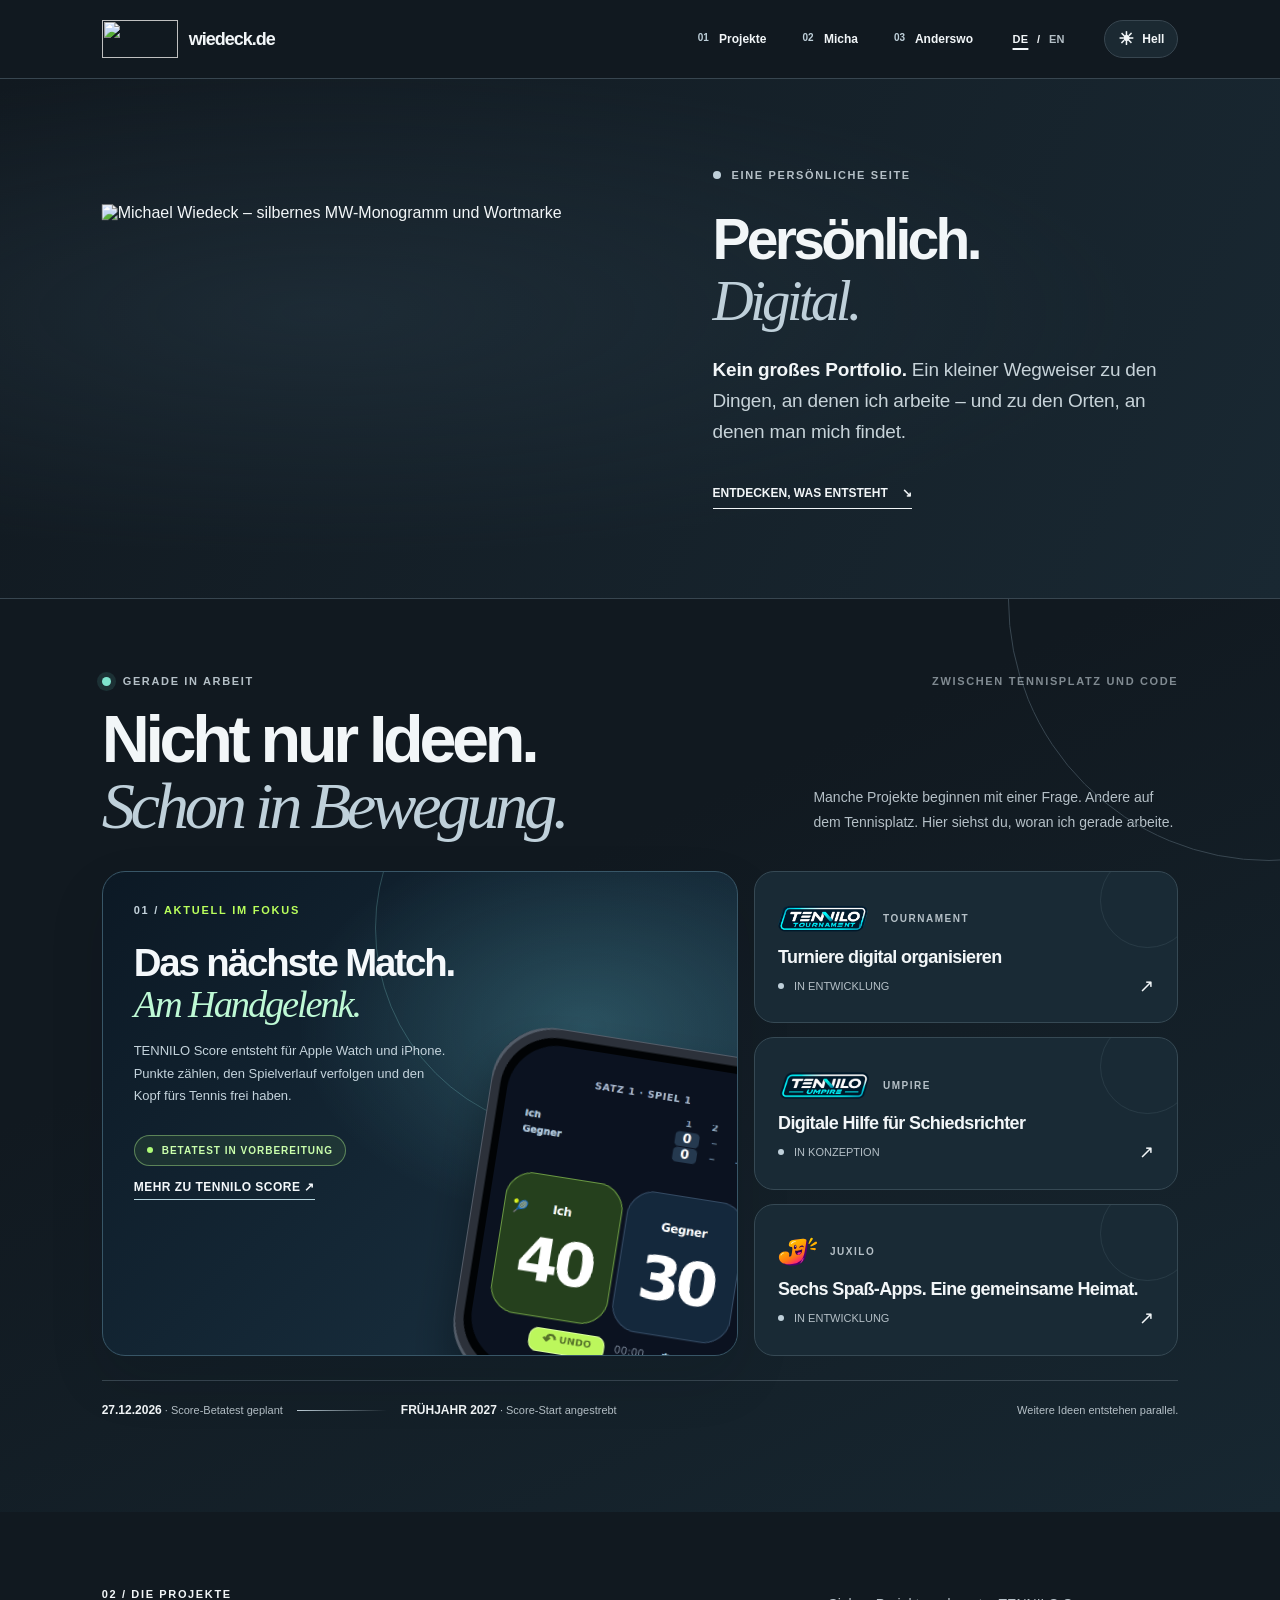
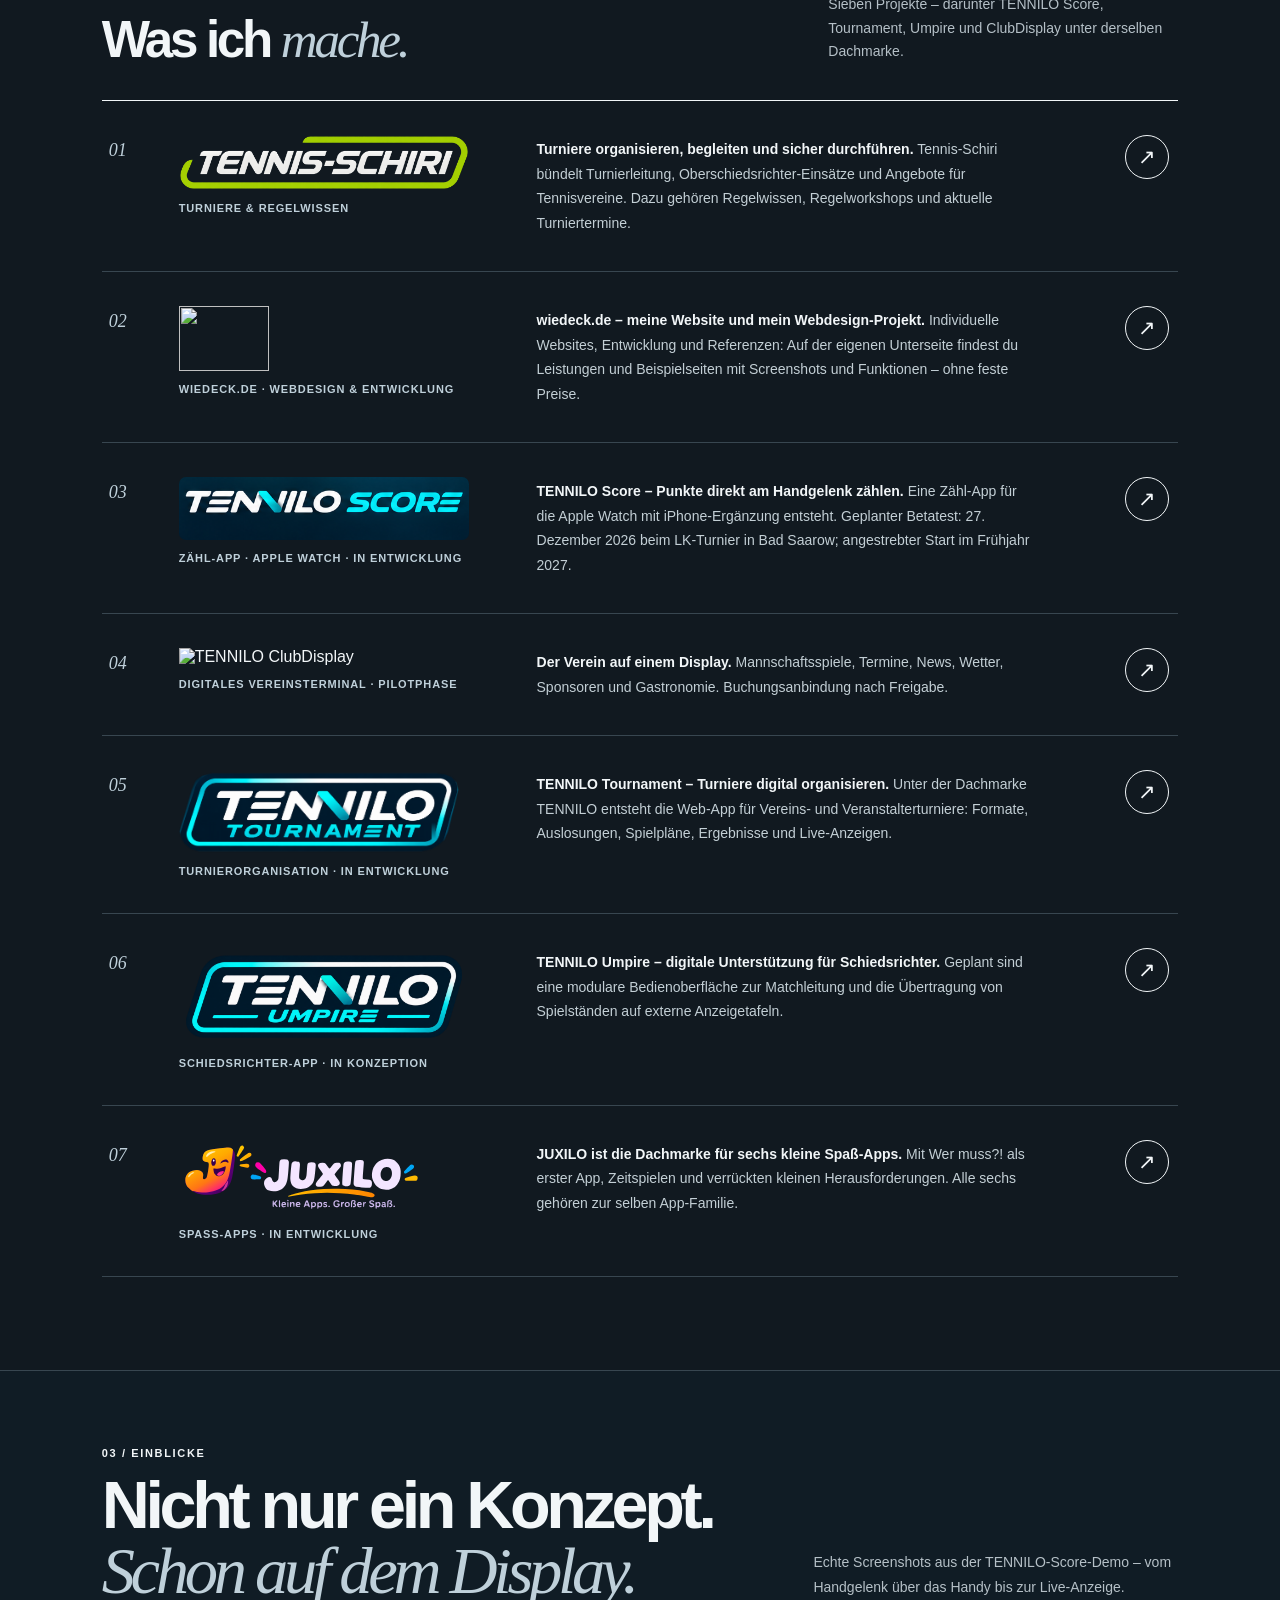
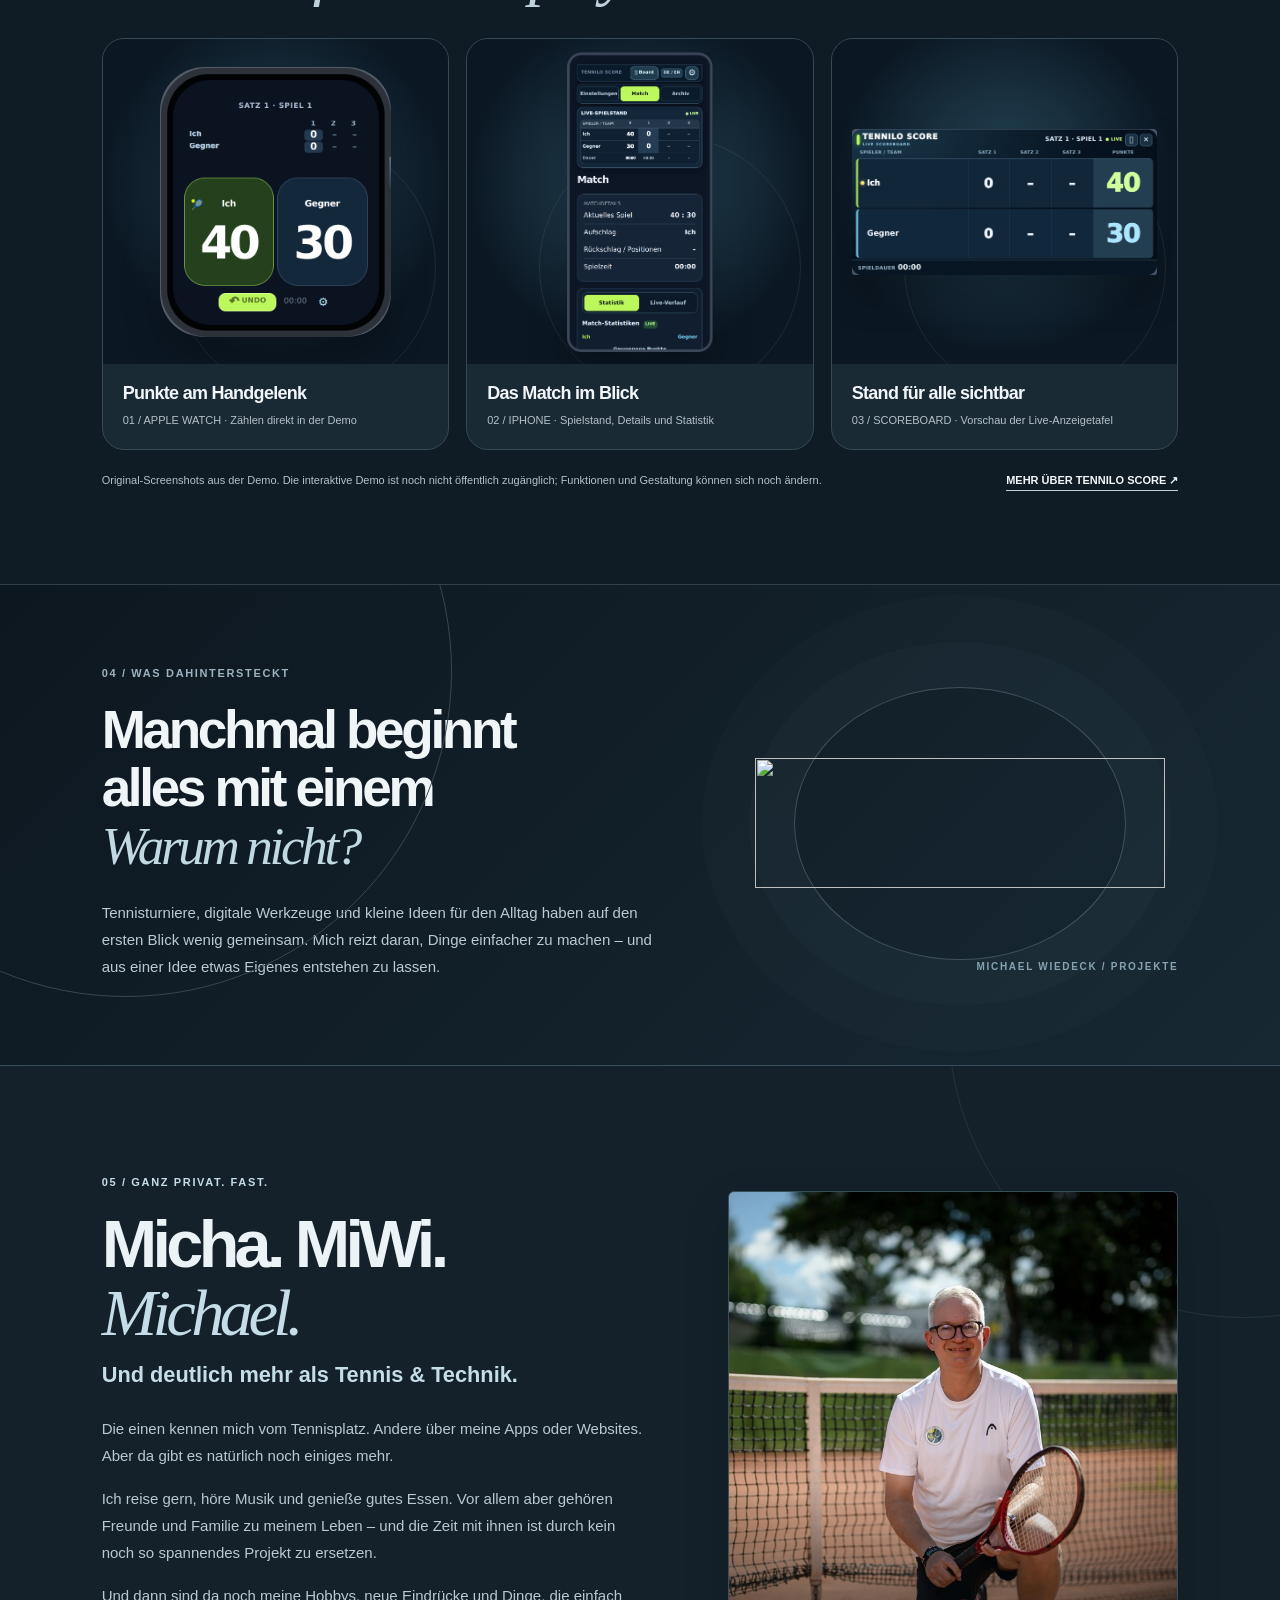
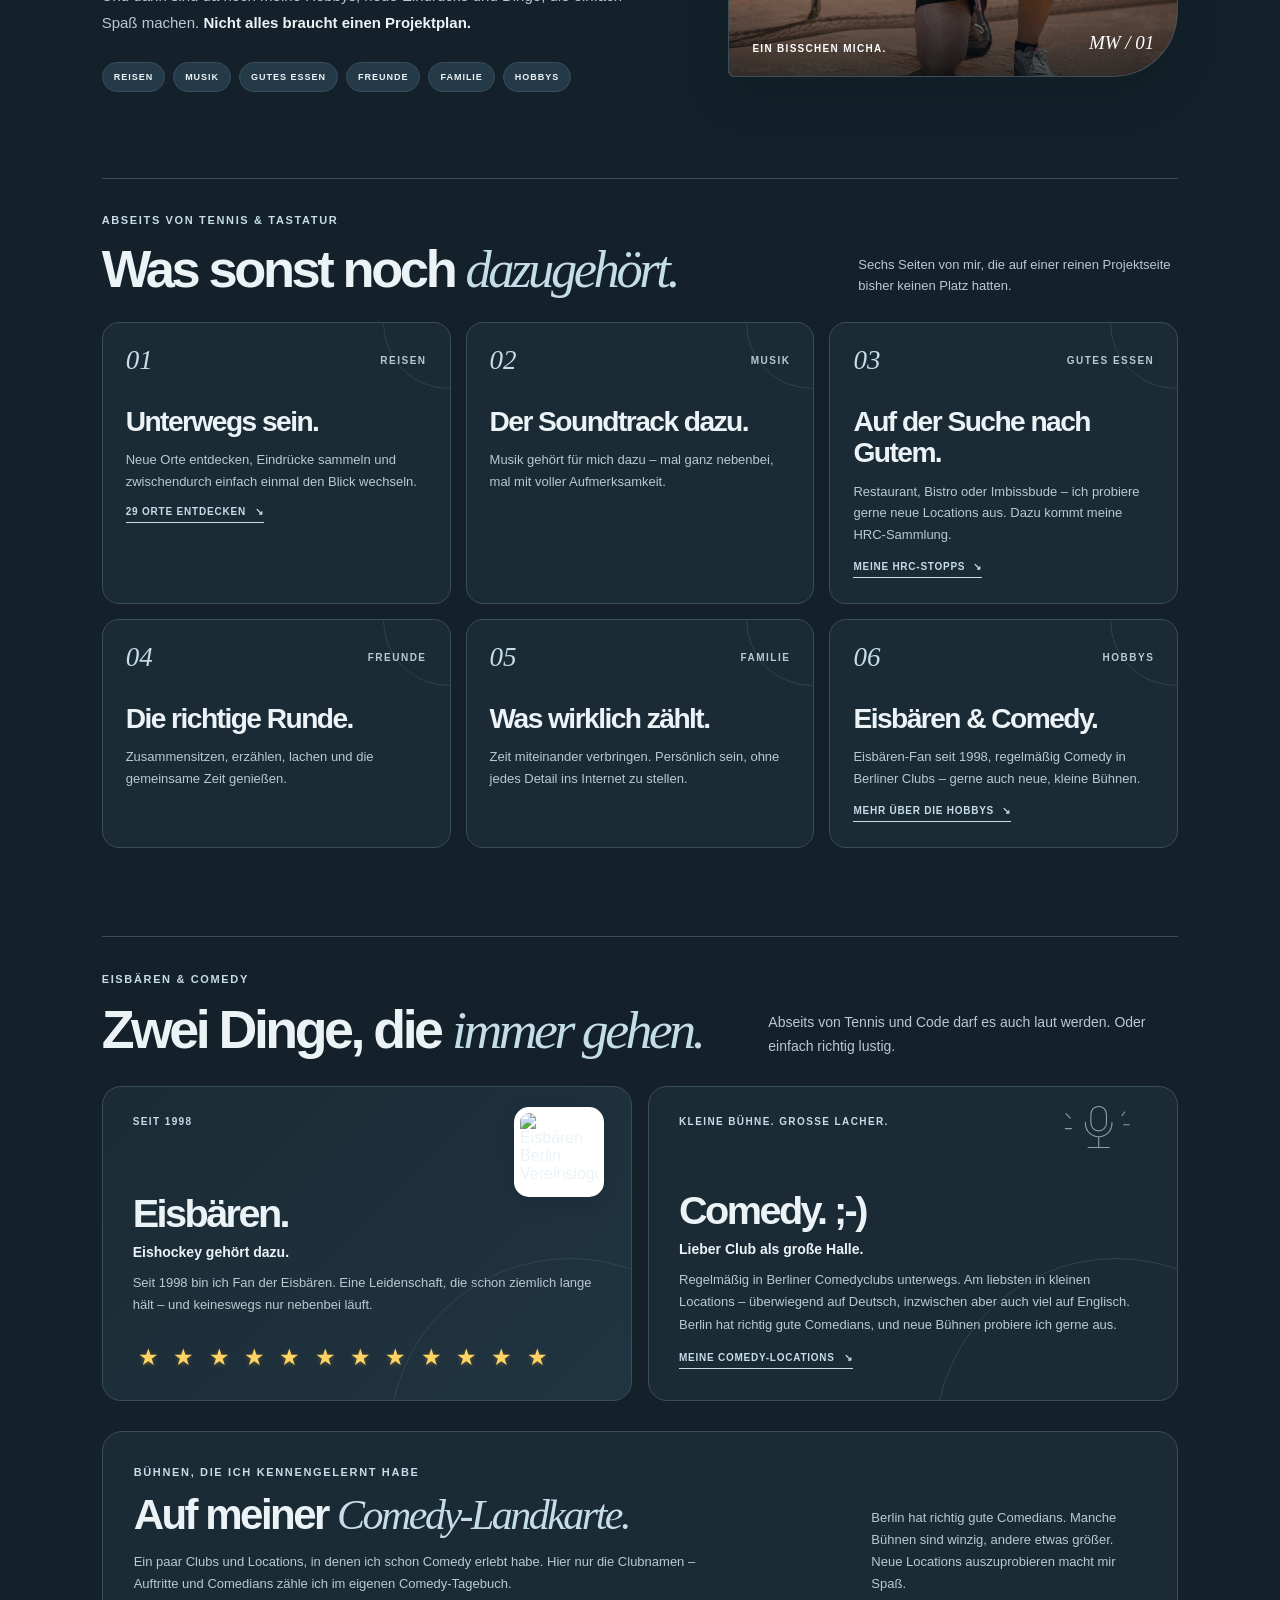
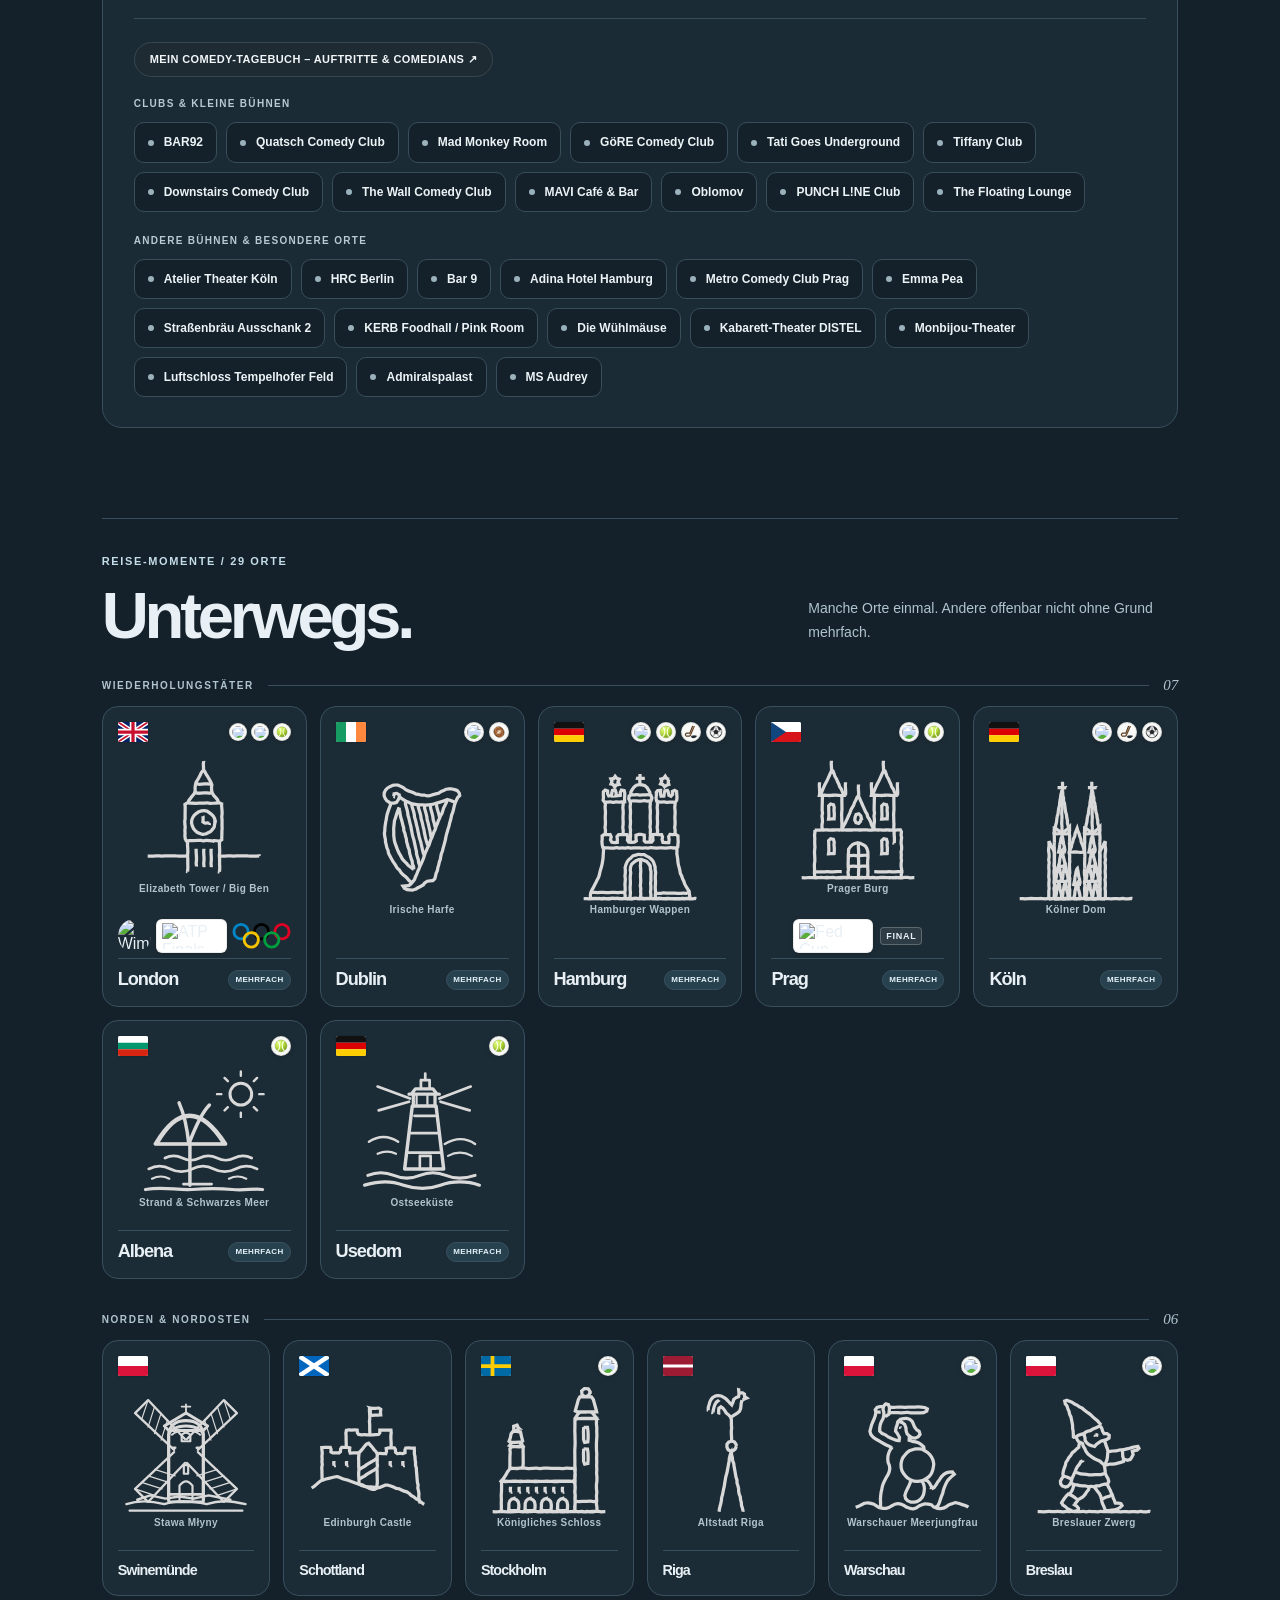
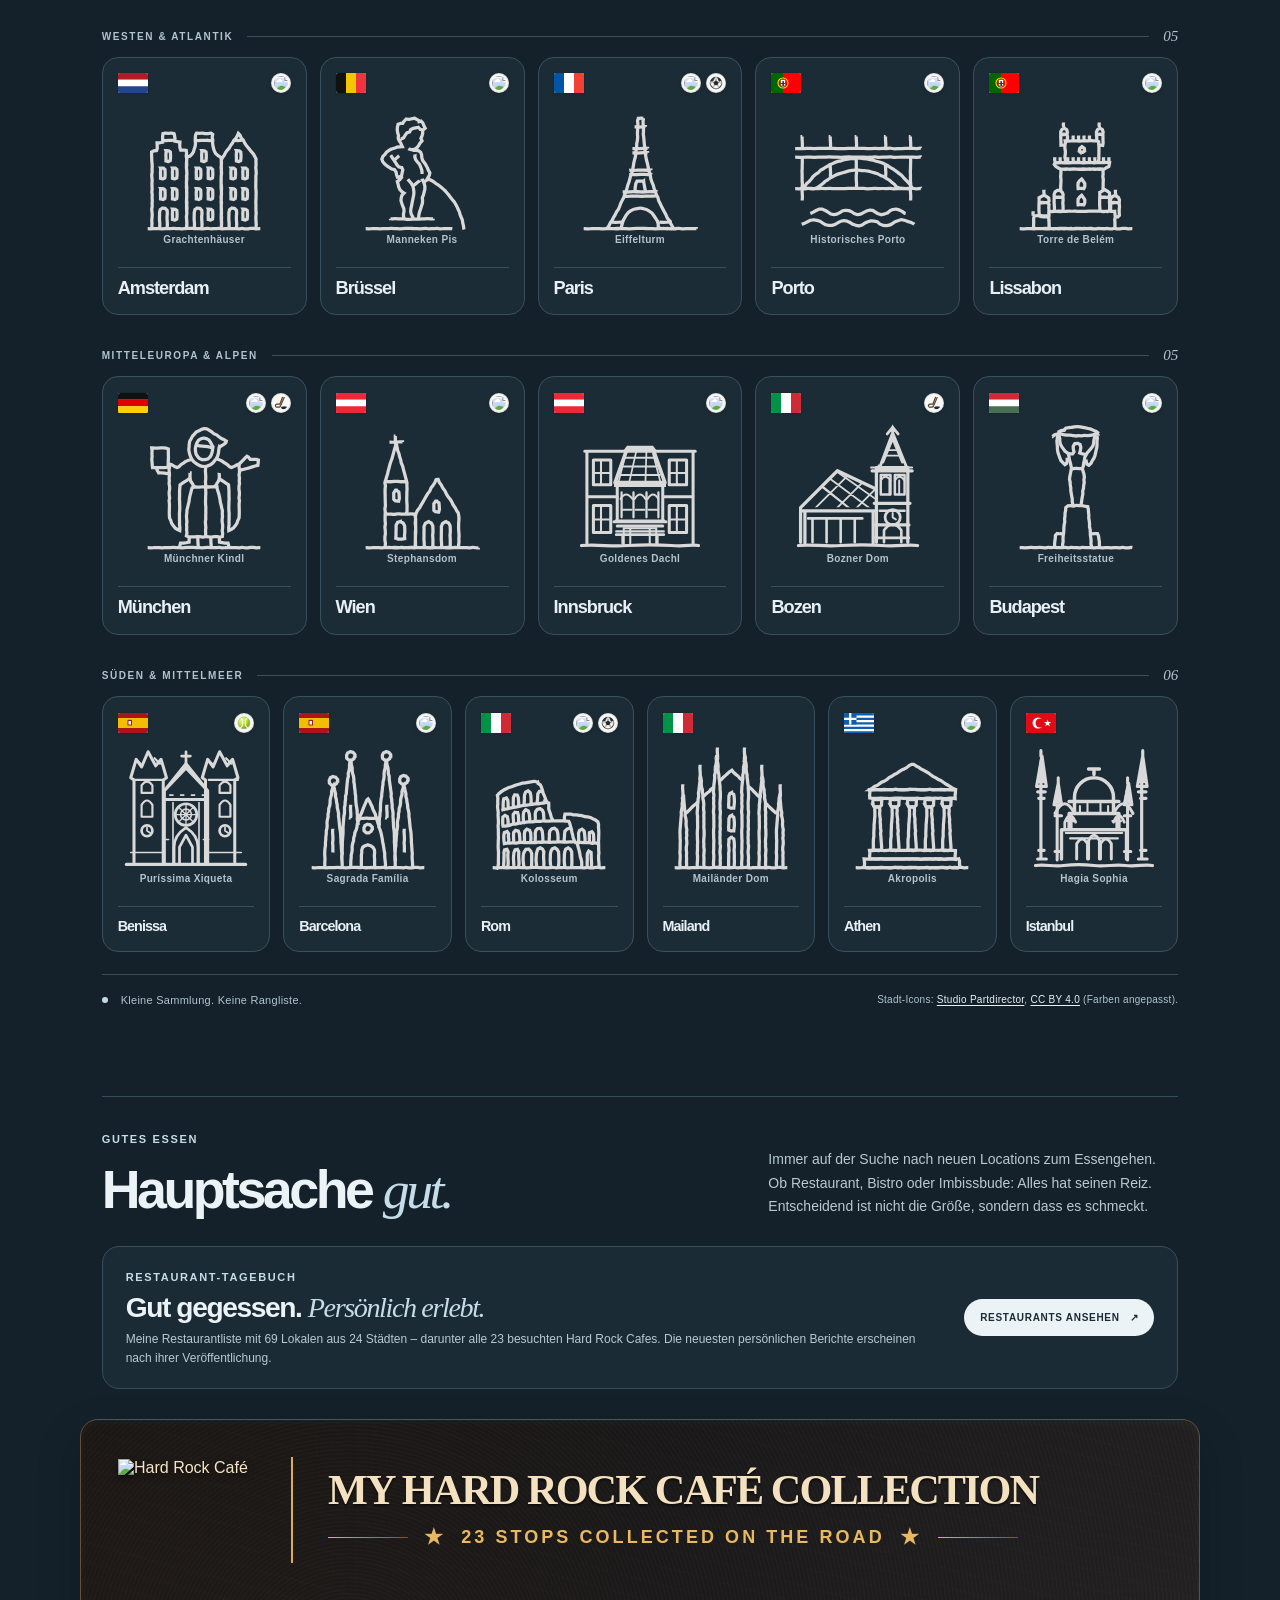
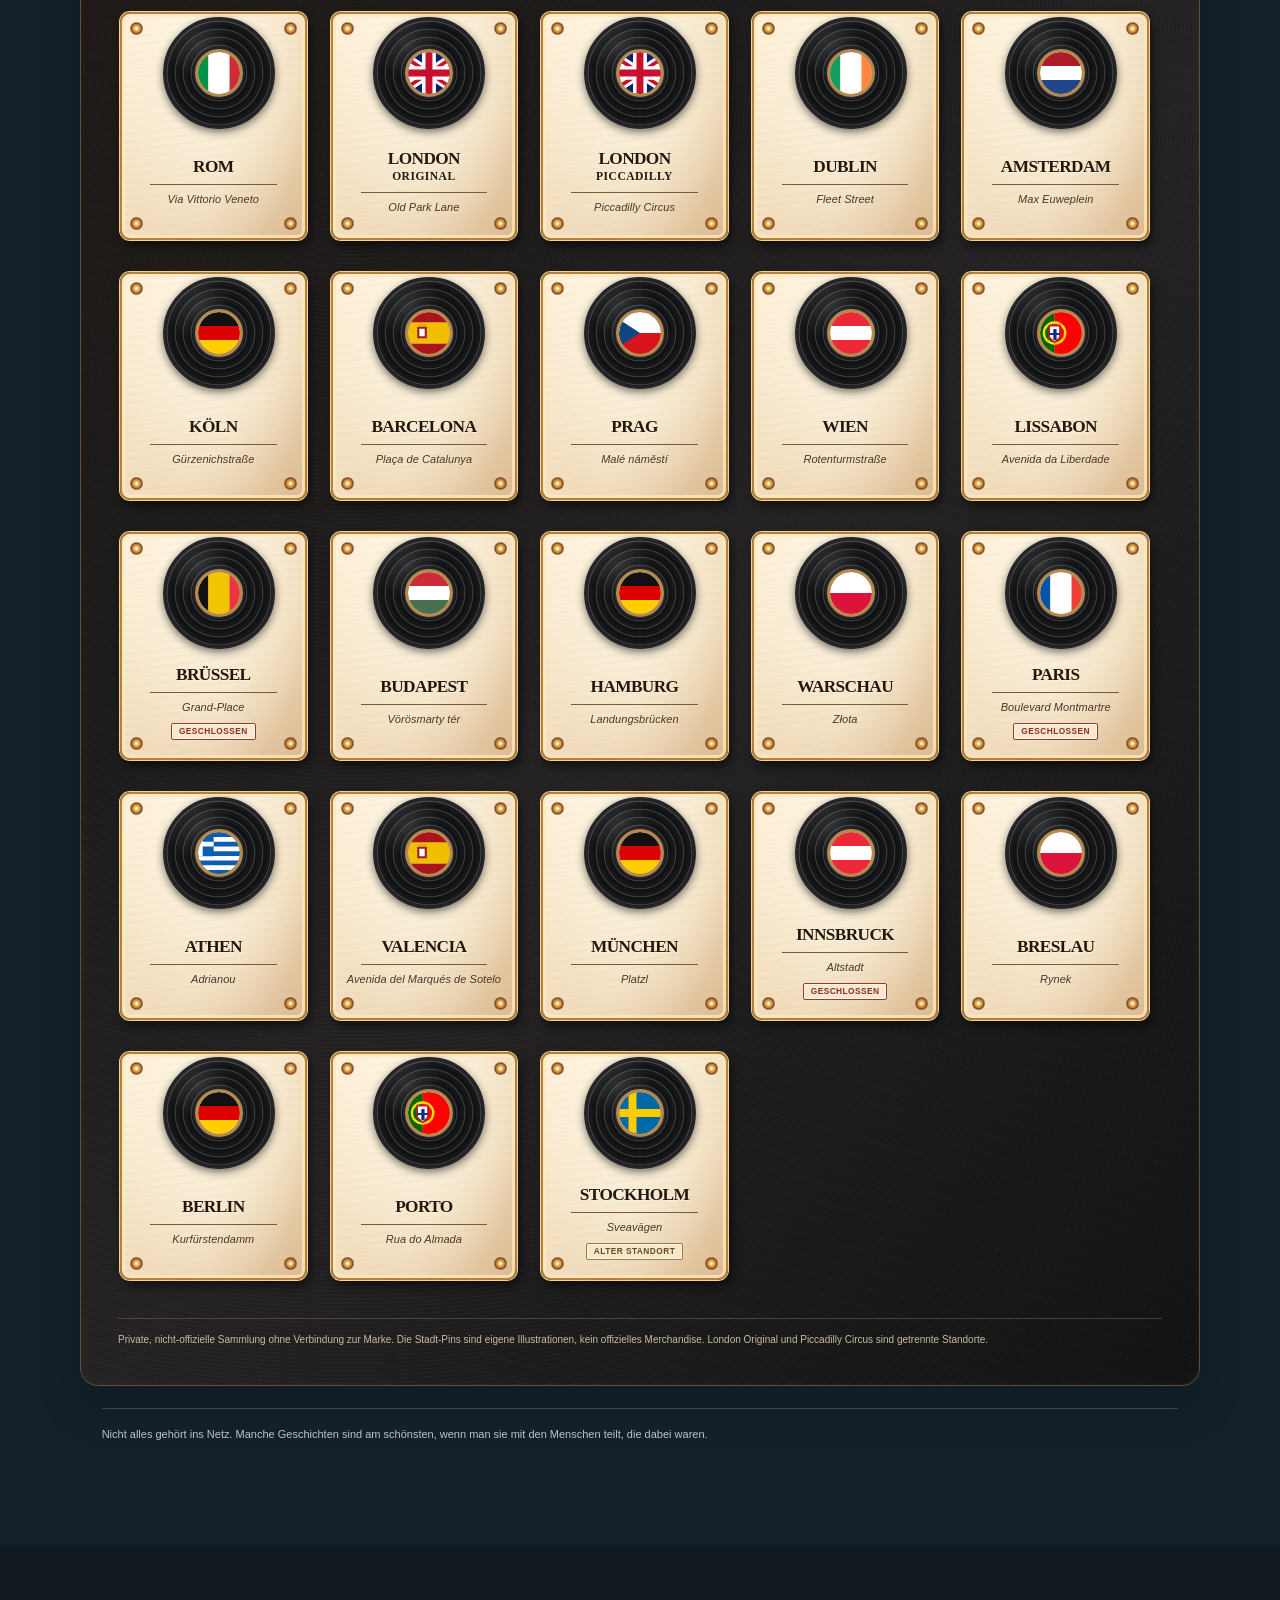
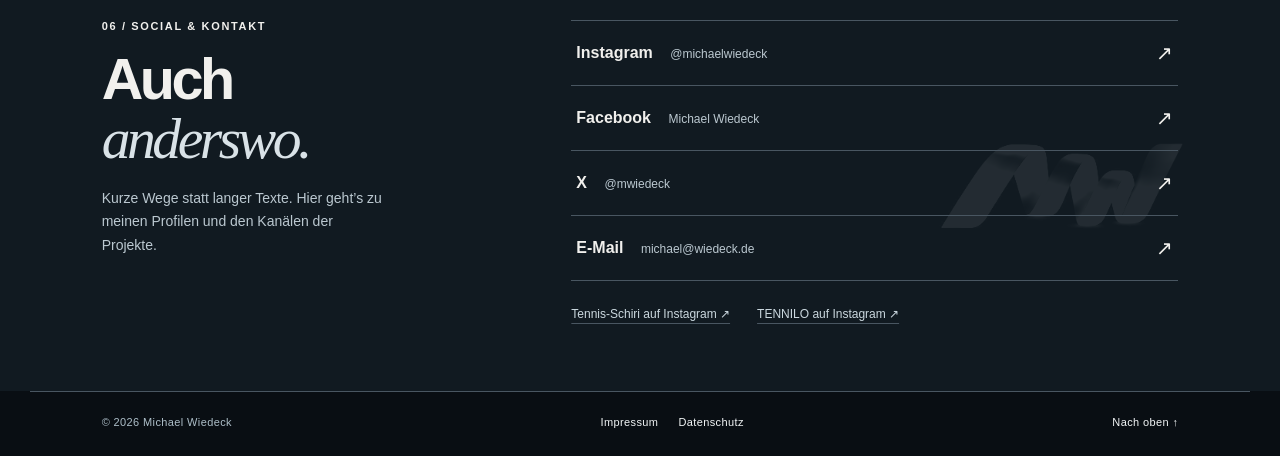
==== public/index.html @ 063d96b2 "MW-Logo in Hell/Dunkel synchronisieren und gepruefte transparente Originale verwenden" ====
<!doctype html>
<!-- Source fingerprint MW-WDW-2026-c71d4860 | Copyright (c) 2026 Michael Wiedeck. All rights reserved. -->
<html lang="de" data-theme="dark">
<head>
<meta name="source-fingerprint" content="MW-WDW-2026-c71d4860">
<meta charset="utf-8">
<meta name="viewport" content="width=device-width, initial-scale=1">
<meta name="theme-color" content="#111920">
<script src="theme.js?v=20261125-mwtheme05"></script>
<meta name="description" content="Michael Wiedeck. Ein Wegweiser zu meinen Projekten: Tennis-Schiri, TENNILO Score, TENNILO Tournament, TENNILO Umpire und JUXILO und Wer muss?! sowie meinen Online-Profilen.">
<meta name="robots" content="index,follow">
<link rel="canonical" href="https://www.wiedeck.de/">
<link rel="alternate" hreflang="de" href="https://www.wiedeck.de/">
<link rel="alternate" hreflang="en" href="https://www.wiedeck.de/en/">
<link rel="alternate" hreflang="x-default" href="https://www.wiedeck.de/">
<link rel="icon" href="logos/mw-favicon-dark.png?v=20261125-mwtheme05" type="image/png" data-theme-favicon><link rel="apple-touch-icon" href="logos/mw-favicon-dark.png?v=20261125-mwtheme05">
<title>Michael Wiedeck — Persönlich. Digital.</title>
<meta property="og:type" content="website">
<meta property="og:locale" content="de_DE">
<meta property="og:url" content="https://www.wiedeck.de/">
<meta property="og:title" content="Michael Wiedeck — Persönlich. Digital.">
<meta property="og:description" content="Michael Wiedeck persönlich: Tennis und digitale Projekte, aber auch Reisen, Musik, gutes Essen, Freunde, Familie und Hobbys.">
<style>
:root{--paper:#f4f6f7;--ink:#131c22;--muted:#59656e;--line:#d3dbe0;--violet:#456170;--lilac:#bacbd5;--dark:#111a21;--row-hover:#e6ecef;--description:#515f68;--intro:#44535c;--hero-glow:#f3f6f7;--hero-glow-soft:rgba(207,219,226,.60);--toggle-bg:#ffffff;--hero-card:#ffffff;--hero-edge:#dce1e4;--metal-shine:rgba(255,255,255,.96)}
html[data-theme="dark"]{--paper:#111920;--ink:#f2f6f8;--muted:#b5c0c7;--line:#384650;--violet:#bfd0da;--lilac:#d9e2e7;--dark:#090e13;--row-hover:#1e2b33;--description:#c3cfd5;--intro:#c7d3d9;--hero-glow:#192832;--hero-glow-soft:rgba(44,65,79,.38);--toggle-bg:#1b2932;--hero-card:#10191f;--hero-edge:#303d45;--metal-shine:rgba(183,202,212,.32)}

*{box-sizing:border-box}
html{scroll-behavior:smooth}
body{margin:0;color:var(--ink);background:var(--paper);font-family:Arial,Helvetica,sans-serif;-webkit-font-smoothing:antialiased}
a{color:inherit;text-decoration:none}
a:focus-visible{outline:3px solid var(--violet);outline-offset:5px}
::selection{background:var(--lilac);color:var(--ink)}
.skip{position:absolute;z-index:50;left:10px;top:-80px;background:#fff;padding:12px}.skip:focus{top:10px}
.shell{max-width:1220px;margin:0 auto;padding:0 clamp(24px,5.6vw,76px)}
.mini{font-size:11px;letter-spacing:.15em;text-transform:uppercase;font-weight:700}
.header{position:sticky;top:0;z-index:100;border-bottom:1px solid var(--line);background:var(--paper);transition:box-shadow .2s}
.header.is-scrolled{box-shadow:0 6px 22px rgba(0,0,0,.10)}
.header .shell{min-height:78px;display:flex;align-items:center;justify-content:space-between;gap:26px}
.brand:hover{color:var(--violet)}
/* Michael Wiedeck · Original-Branding mit automatischer Modusvariante */
.brand{display:inline-flex;align-items:center;gap:11px;white-space:nowrap}
.brand-symbol{width:76px;height:38px;flex:none;display:block}
.brand-symbol img{display:block;width:100%;height:100%;object-fit:contain}
.brand-word{font-size:18px;font-weight:800;letter-spacing:-.055em}
.hero-grid{display:grid;grid-template-columns:minmax(0,1.08fr) minmax(0,.92fr);gap:clamp(32px,5vw,75px);align-items:center;padding-block:clamp(56px,7vw,94px)}
/* Saubere, transparent exportierte MW-Hauptlogos ohne Browser-Farbmasken. */
.hero-mark{position:relative;min-width:0;width:100%;aspect-ratio:745 / 366;margin:0;padding:0;border:0;background:none;box-shadow:none;overflow:visible}
.hero-mark img{position:absolute;top:50%;left:50%;display:block;width:100%;height:auto;object-fit:contain;transform:translate(-50%,-50%)}
.hero-mark img.logo-mode-light{filter:none;clip-path:none}
/* Beide Hero-Varianten besitzen identische Abmessungen. */
.hero-mark img.logo-mode-dark{width:100%;filter:none;clip-path:none}
.hero-mark img.logo-mode-dark,.brand-symbol img.logo-mode-dark{display:none}
html[data-theme="dark"] .hero-mark img.logo-mode-dark,html[data-theme="dark"] .brand-symbol img.logo-mode-dark{display:block}
.hero-copy{padding:0;max-width:560px;display:flex;flex-direction:column;align-items:flex-start}
.hero-copy h1{font-size:clamp(42px,4.45vw,66px);line-height:1.08}

.nav{display:flex;align-items:center;gap:36px;font-size:12px;font-weight:700}
.nav a{padding:12px 0;transition:color .2s}.nav a:hover{color:var(--violet)}
.nav .nav-num{font-size:10px;vertical-align:top;color:var(--violet);margin-right:7px}


/* Kompakte Sprachumschaltung im Kopfbereich */
.language-switch{display:inline-flex;align-items:center;justify-content:center;gap:5px;white-space:nowrap;font-size:11px;font-weight:800;letter-spacing:.025em;flex:none}
.language-switch a{color:var(--muted);text-decoration:none;border-radius:4px;padding:6px 3px;min-width:23px;text-align:center}
.language-switch a[aria-current="page"]{color:var(--ink);text-decoration:underline;text-decoration-thickness:2px;text-underline-offset:5px}
.language-switch a:hover{color:var(--violet)}
.language-switch a:focus-visible{outline:2px solid var(--violet);outline-offset:2px}
/* Umschaltbarer Hell-/Dunkelmodus */
.theme-toggle{display:inline-flex;align-items:center;justify-content:center;gap:8px;min-height:38px;padding:8px 13px;background:var(--toggle-bg);border:1px solid var(--line);border-radius:999px;color:var(--ink);font:inherit;font-size:12px;font-weight:700;cursor:pointer;white-space:nowrap;transition:background .2s,border-color .2s}
.theme-toggle:hover{background:var(--row-hover);border-color:var(--violet)}
.theme-toggle:focus-visible{outline:3px solid var(--violet);outline-offset:3px}
.theme-icon{font-size:18px;line-height:1}
.theme-when-dark{display:none}
html[data-theme="dark"] .theme-when-dark{display:inline}
html[data-theme="dark"] .theme-when-light{display:none}

.hero{border-bottom:1px solid var(--line);background:radial-gradient(ellipse at 25% 45%,var(--hero-glow-soft) 0,transparent 60%),linear-gradient(115deg,var(--paper),var(--hero-glow))}
/* Hero-Raster und freigestelltes Markenzeichen befinden sich bei den Branding-Regeln. */
.eyebrow{display:flex;align-items:center;gap:11px;color:var(--muted)}
.eyebrow .dot{display:block;width:8px;height:8px;border-radius:50%;background:var(--violet)}
h1{font-size:clamp(42px,5.3vw,68px);font-weight:800;line-height:1.08;letter-spacing:-.065em;margin:28px 0 22px}
h1 .last{font-family:Georgia,'Times New Roman',serif;font-style:italic;font-weight:400;letter-spacing:-.065em;color:var(--violet)}
.hero-desc{font-size:clamp(17px,1.5vw,19px);line-height:1.65;max-width:550px;letter-spacing:-.01em;margin:0 0 28px;color:var(--intro)}
.hero-desc strong{font-weight:700;color:var(--ink)}
.jump{font-size:12px;font-weight:800;display:inline-flex;gap:14px;align-items:center;border-bottom:1px solid var(--ink);padding:10px 0 8px;transition:gap .2s,color .2s}
.jump:hover{gap:22px;color:var(--violet)}
.section{padding:76px 0 93px}
.section[id],.social[id]{scroll-margin-top:94px}
.section-header{display:grid;grid-template-columns:1fr .85fr;gap:25px;align-items:end;margin-bottom:33px}
.section-header h2{font-size:clamp(39px,4vw,55px);line-height:1.03;letter-spacing:-.065em;margin:14px 0 0;font-weight:800}
.section-header h2 em{font-family:Georgia,serif;font-weight:400;color:var(--violet)}
.section-note{font-size:14px;line-height:1.7;max-width:350px;color:var(--muted);margin:0 0 3px auto}
.index{border-top:1px solid var(--ink)}
.index-row{display:grid;grid-template-columns:48px minmax(190px,.8fr) minmax(0,1.35fr) 46px;align-items:start;gap:22px;padding:34px 7px 36px;border-bottom:1px solid var(--line);transition:padding .25s,background .25s}
.index-row:hover{padding-left:18px;padding-right:18px;background:var(--row-hover)}
.index-number{font-family:Georgia,serif;font-style:italic;font-size:18px;color:var(--violet);padding-top:5px}
.index-heading{display:flex;flex-direction:column;gap:12px;min-width:0}
.project-logo{display:block;max-width:100%;height:auto;object-fit:contain;object-position:left center}
.project-logo--ts{width:290px}
.project-logo--tennilo{width:290px}
.project-logo--score{width:290px;border-radius:7px}
.project-logo--umpire{width:290px}
.logo-mode-dark{display:none}
html[data-theme="dark"] .logo-mode-light{display:none}
html[data-theme="dark"] .logo-mode-dark{display:block}
html[data-theme="dark"] .project-logo--tennilo{filter:none;background:transparent;padding:0}
html[data-theme="dark"] .project-logo--score{filter:none;background:transparent;padding:0}
html[data-theme="dark"] .project-logo--ts{background:transparent;padding:0}
html[data-theme="dark"] .project-logo--wm{box-shadow:0 0 0 1px #cbb9f5,0 0 22px rgba(170,114,255,.33);border-radius:13px}
.project-wm-heading{display:flex;align-items:center;gap:12px;min-height:64px;max-width:100%}
.project-logo--wm{width:64px;height:64px;flex:0 0 64px;border-radius:13px;object-fit:cover}
.project-wm-heading .index-title{font-size:clamp(26px,3vw,36px)}
.index-title{font-size:clamp(29px,3.5vw,46px);line-height:1.1;letter-spacing:-.055em;font-weight:800}
.index-category{font-size:11px;letter-spacing:.08em;text-transform:uppercase;color:var(--violet);font-weight:700}
.index-description{color:var(--description);font-size:14px;line-height:1.75;max-width:500px;padding-top:2px}
.index-description strong{color:var(--ink);font-weight:700}
.index-arrow{width:44px;height:44px;border:1px solid var(--ink);border-radius:50%;display:grid;place-items:center;font-size:21px;transition:transform .2s,background .2s,color .2s}
.index-row:hover .index-arrow{transform:rotate(45deg);background:var(--violet);border-color:var(--violet);color:white}
.index-row-soon{cursor:default}
.index-row-soon:hover{background:transparent;padding-left:7px;padding-right:7px}
.index-row-soon .index-arrow{border-color:var(--line);color:var(--muted);font-weight:700}
.index-row-soon:hover .index-arrow{transform:none;background:transparent;border-color:var(--line);color:var(--muted)}
.social{background:var(--dark);color:#f1f0ed;padding:75px 0 70px}
.social-grid{display:grid;grid-template-columns:.8fr 1.2fr;gap:65px}
.social-title{font-size:clamp(39px,4.5vw,60px);line-height:1.02;letter-spacing:-.06em;margin:18px 0;font-weight:800}
.social-title em{font-family:Georgia,serif;color:var(--lilac);font-weight:400}
.social-intro{font-size:14px;line-height:1.7;color:#bbc8d0;max-width:290px}
.social-list{border-top:1px solid #62606b}
.social-line{display:flex;align-items:center;justify-content:space-between;gap:20px;padding:20px 5px;border-bottom:1px solid #53515d;font-size:16px;font-weight:700;transition:color .2s,padding .2s}
.social-line:hover{color:var(--lilac);padding-left:16px}
.social-line small{font-size:12px;color:#adbcc5;font-weight:400;margin-left:13px}
.social-line .external{font-size:20px;font-weight:400}
.project-social{display:flex;flex-wrap:wrap;gap:12px 27px;margin-top:26px}
.project-social a{font-size:12px;color:#cbd8df;text-decoration:underline;text-decoration-color:#738793;text-underline-offset:5px}.project-social a:hover{color:white}
.footer{background:var(--dark);color:#adbec8}
.footer .shell{border-top:1px solid #53515d;display:flex;justify-content:space-between;align-items:center;gap:20px;padding-top:24px;padding-bottom:28px;font-size:11px;letter-spacing:.035em}
.footer a{color:#f3f6f7}.footer a:hover{color:var(--lilac)}

/* Schwebender Zurück-nach-oben-Button für lange Seiten */
/* Animierter Nach-oben-Button: sichtbare Pfeilbewegung und dezenter Leuchtring */
.back-to-top{
  appearance:none;position:fixed;right:clamp(18px,3vw,36px);
  bottom:max(18px,env(safe-area-inset-bottom));z-index:110;
  display:grid;place-items:center;width:54px;height:54px;padding:0;
  border:1px solid var(--line);border-radius:50%;
  background:var(--ink);color:var(--paper);
  box-shadow:0 9px 27px rgba(0,0,0,.22);cursor:pointer;isolation:isolate;
  opacity:0;visibility:hidden;pointer-events:none;transform:translateY(16px) scale(.9);
  transition:opacity .25s ease,visibility .25s ease,transform .35s cubic-bezier(.2,.8,.2,1),background .2s ease,box-shadow .2s ease;
}
.back-to-top.is-visible{opacity:1;visibility:visible;pointer-events:auto;transform:translateY(0) scale(1)}
.back-to-top:hover{background:var(--violet);color:var(--paper);transform:translateY(-4px);box-shadow:0 13px 33px rgba(0,0,0,.3)}
.back-to-top:focus-visible{outline:3px solid var(--violet);outline-offset:5px}
.back-to-top::after{
  content:"";position:absolute;inset:-4px;border-radius:inherit;
  border:1.5px solid var(--violet);pointer-events:none;opacity:0;z-index:-1;
}
.back-to-top.is-visible::after{animation:mw-top-halo 2.7s ease-out infinite}
.back-to-top .back-to-top-arrow{display:grid;place-items:center;line-height:1;transform-origin:center}
.back-to-top .back-to-top-arrow svg{display:block;width:24px;height:24px}
.back-to-top.is-visible .back-to-top-arrow{animation:mw-arrow-float 2.15s ease-in-out infinite}
.back-to-top.is-visible:hover .back-to-top-arrow{animation-duration:1s}
.back-to-top.is-visible.is-launching .back-to-top-arrow{animation:mw-arrow-launch .6s cubic-bezier(.2,.65,.2,1) both}
@keyframes mw-arrow-float{0%,18%,100%{transform:translateY(2px)}45%{transform:translateY(-6px)}68%{transform:translateY(-1px)}}
@keyframes mw-top-halo{0%,25%{opacity:0;transform:scale(.96)}45%{opacity:.45}80%,100%{opacity:0;transform:scale(1.32)}}
@keyframes mw-arrow-launch{0%{transform:translateY(0);opacity:1}35%{transform:translateY(-8px) scale(1.12);opacity:1}100%{transform:translateY(-22px) scale(.75);opacity:0}}
@media(prefers-reduced-motion:reduce){
  .back-to-top,.back-to-top:hover{transition:none!important;transform:none!important}
  .back-to-top.is-visible::after,.back-to-top.is-visible .back-to-top-arrow,
  .back-to-top.is-visible.is-launching .back-to-top-arrow{animation:none!important}
}

@media(max-width:750px){
 .header .shell{flex-wrap:wrap;padding-top:8px;padding-bottom:8px;gap:4px 12px}
 .nav{width:100%;justify-content:space-between;gap:10px;min-height:38px}
 .section[id],.social[id]{scroll-margin-top:136px}
 .header .shell{min-height:70px;gap:12px}.nav{gap:14px}.nav .nav-num{display:none}
 .hero-grid{grid-template-columns:1fr;gap:26px;padding-block:52px 65px}
 .hero-mark{max-width:540px;width:100%;margin-inline:auto}
 .hero-copy{padding:0}
 .hero-copy h1{font-size:clamp(42px,8.1vw,57px)}
 h1{font-size:clamp(40px,8.1vw,56px)}
 .section{padding:67px 0 75px}.section-header{display:block;margin-bottom:28px}.section-note{margin:20px 0 0}
 .index-row{grid-template-columns:35px minmax(0,1fr) 42px;gap:10px 12px;padding:28px 0}.index-heading{grid-column:2;grid-row:1}.index-title{font-size:clamp(27px,6.2vw,40px)}.index-description{grid-column:2;grid-row:2;font-size:13px;margin-top:1px;padding-top:0}.index-arrow{grid-column:3;grid-row:1;width:40px;height:40px;font-size:19px}.index-row:hover{padding-left:8px;padding-right:8px}
 .social{padding:67px 0 55px}.social-grid{display:block}.social-intro{margin-bottom:36px}
 .footer .shell{flex-wrap:wrap;gap:14px}
}
@media(max-width:420px){.shell{padding-inline:19px}.brand-word{font-size:16px}.brand-symbol{width:58px;height:32px}.nav{font-size:11px;gap:10px}.theme-toggle{width:37px;min-width:37px;padding:7px}.theme-label{display:none!important}.hero-copy h1{font-size:41px}.social-line{font-size:15px}.social-line small{display:block;margin:5px 0 0}}
@media(max-width:360px){.nav a[href="#social"]{display:none}.brand-word{font-size:15px}}
@media(prefers-reduced-motion:reduce){html{scroll-behavior:auto}*,*::before,*::after{transition:none!important}}
.comedy-journal-link{margin:0 0 21px}.comedy-journal-link a{display:inline-flex;text-decoration:none;border:1px solid var(--line);border-radius:28px;padding:10px 15px;color:var(--ink);font-size:11px;font-weight:800;letter-spacing:.035em;background:var(--row-hover)}.comedy-journal-link a:hover{text-decoration:underline}
</style>
<link rel="stylesheet" href="assets/home-projects.css?v=20261120-restaurant-subpage">
<link rel="stylesheet" href="assets/hrc-collector.css?v=20261119-hrc24-real-vinyl-spin">
<link rel="stylesheet" href="assets/mw-logo-theme.css?v=20261125-mwtheme05">
</head>
<body>
<a class="skip" href="#inhalt">Zum Inhalt springen</a>
<header class="header" id="oben"><div class="shell">
  <a class="brand" data-scroll-top href="#oben" aria-label="wiedeck.de – zum Seitenanfang"><span class="brand-symbol"><img class="logo-mode-light mw-theme-light" src="logos/mw-symbol-light.png?v=20261125-mwtheme05" width="662" height="240" alt=""><img class="logo-mode-dark mw-theme-dark" src="logos/mw-symbol-dark.png?v=20261125-mwtheme05" width="662" height="240" alt=""></span><span class="brand-word">wiedeck.de</span></a>
  <nav class="nav" aria-label="Navigation"><a href="#projekte"><span class="nav-num">01</span> Projekte</a><a href="#micha"><span class="nav-num">02</span> Micha</a><a href="#social"><span class="nav-num">03</span> Anderswo</a><span class="language-switch" role="group" aria-label="Sprache wählen"><a href="./" lang="de" aria-current="page" title="Deutsch">DE</a><span aria-hidden="true">/</span><a href="en/" lang="en" title="English">EN</a></span><button class="theme-toggle" type="button" id="theme-toggle" aria-label="Dunklen Modus einschalten" aria-pressed="false" title="Darstellung wechseln"><span class="theme-icon theme-when-light" aria-hidden="true">☾</span><span class="theme-icon theme-when-dark" aria-hidden="true">☀</span><span class="theme-label theme-when-light">Dunkel</span><span class="theme-label theme-when-dark">Hell</span></button></nav>
</div></header>
<main id="inhalt">
  <section class="hero" aria-labelledby="headline"><div class="shell hero-grid">
    <div class="hero-mark" aria-label="Michael Wiedeck – Markenlogo">
      <img class="logo-mode-light mw-theme-light" src="logos/mw-hauptlogo-hell-clean.png?v=20261125-mwtheme05" width="742" height="366" alt="Michael Wiedeck – silbernes MW-Monogramm und Wortmarke" fetchpriority="high" decoding="async">
      <img class="logo-mode-dark mw-theme-dark" src="logos/mw-hauptlogo-dunkel-clean.png?v=20261125-mwtheme05" width="742" height="366" alt="Michael Wiedeck – silbernes MW-Monogramm und Wortmarke" decoding="async">
    </div>
    <div class="hero-copy"><div class="eyebrow mini"><span class="dot" aria-hidden="true"></span> Eine persönliche Seite</div>
      <h1 id="headline">Persönlich.<br><span class="last">Digital.</span></h1>
      <p class="hero-desc"><strong>Kein großes Portfolio.</strong> Ein kleiner Wegweiser zu den Dingen, an denen ich arbeite – und zu den Orten, an denen man mich findet.</p>
      <a class="jump" href="#aktuell">ENTDECKEN, WAS ENTSTEHT <span aria-hidden="true">↘</span></a>
    </div>
  </div></section>
  <section class="pulse-section section" id="aktuell" aria-labelledby="pulse-title"><div class="shell">
    <div class="pulse-eyebrow"><span class="pulse-signal" aria-hidden="true"></span><span>GERADE IN ARBEIT</span><span class="pulse-eyebrow-side">ZWISCHEN TENNISPLATZ UND CODE</span></div>
    <div class="pulse-heading"><h2 id="pulse-title">Nicht nur Ideen.<br><em>Schon in Bewegung.</em></h2><p>Manche Projekte beginnen mit einer Frage. Andere auf dem Tennisplatz. Hier siehst du, woran ich gerade arbeite.</p></div>
    <div class="pulse-grid">
      <a class="pulse-feature" href="https://tennilo.de/#score" target="_blank" rel="noopener noreferrer">
        <div class="pulse-feature-copy"><div class="pulse-feature-no">01 / <strong>AKTUELL IM FOKUS</strong></div>
        <h3>Das nächste Match.<br><em>Am Handgelenk.</em></h3>
        <p>TENNILO Score entsteht für Apple Watch und iPhone. Punkte zählen, den Spielverlauf verfolgen und den Kopf fürs Tennis frei haben.</p>
        <div class="pulse-feature-detail"><span class="pulse-state">BETATEST IN VORBEREITUNG</span><span class="pulse-open">MEHR ZU TENNILO SCORE ↗</span></div>
        </div>
        <div class="pulse-feature-watch"><img src="media/score-demo-watch-cutout.svg" alt="" width="576" height="674" loading="lazy" decoding="async"></div>
      </a>
      <div class="pulse-minis">
        <a class="pulse-mini" href="https://tennilo.de/#projekte" target="_blank" rel="noopener noreferrer"><div class="pulse-mini-top"><img src="logos/tennilo-tournament-transparent.png" alt="" width="1361" height="390" loading="lazy"><span class="mini">TOURNAMENT</span></div><strong>Turniere digital organisieren</strong><span class="pulse-mini-bottom">IN ENTWICKLUNG<span aria-hidden="true">↗</span></span></a>
        <a class="pulse-mini" href="https://tennilo.de/#projekte" target="_blank" rel="noopener noreferrer"><div class="pulse-mini-top"><img src="logos/tennilo-umpire.png" alt="" width="4096" height="1360" loading="lazy"><span class="mini">UMPIRE</span></div><strong>Digitale Hilfe für Schiedsrichter</strong><span class="pulse-mini-bottom">IN KONZEPTION<span aria-hidden="true">↗</span></span></a>
        <a class="pulse-mini pulse-mini--juxilo" href="https://juxilo.de/" target="_blank" rel="noopener noreferrer"><div class="pulse-mini-top"><img class="pulse-mini-app pulse-mini-juxilo-icon" src="logos/juxilo-jx04-icon.svg" alt="" width="96" height="96" loading="lazy" decoding="async"><span class="mini">JUXILO</span></div><strong>Sechs Spaß-Apps. Eine gemeinsame Heimat.</strong><span class="pulse-mini-bottom">IN ENTWICKLUNG<span aria-hidden="true">↗</span></span></a>
      </div>
    </div>
    <div class="pulse-milestones"><span><strong>27.12.2026</strong> · Score-Betatest geplant</span><i aria-hidden="true"></i><span><strong>FRÜHJAHR 2027</strong> · Score-Start angestrebt</span><span class="milestone-note">Weitere Ideen entstehen parallel.</span></div>
  </div></section>
  <section class="section" id="projekte" aria-labelledby="project-title"><div class="shell">
    <div class="section-header"><div><div class="mini">02 / DIE PROJEKTE</div><h2 id="project-title">Was ich <em>mache.</em></h2></div><p class="section-note">Sieben Projekte – darunter TENNILO Score, Tournament, Umpire und ClubDisplay unter derselben Dachmarke.</p></div>
    <div class="index">
      <a class="index-row" href="https://www.tennis-schiri.de/" target="_blank" rel="noopener noreferrer" aria-label="Tennis-Schiri – Website in neuem Tab öffnen">
        <span class="index-number">01</span>
        <span class="index-heading"><img class="project-logo project-logo--ts logo-mode-light" src="logos/tennis-schiri-on-light.png" alt="Tennis-Schiri" width="1080" height="205" loading="lazy" decoding="async"><img class="project-logo project-logo--ts logo-mode-dark" src="logos/tennis-schiri.png" alt="Tennis-Schiri" width="1080" height="205" loading="lazy" decoding="async"><span class="index-category">Turniere &amp; Regelwissen</span></span>
        <span class="index-description"><strong>Turniere organisieren, begleiten und sicher durchführen.</strong> Tennis-Schiri bündelt Turnierleitung, Oberschiedsrichter-Einsätze und Angebote für Tennisvereine. Dazu gehören Regelwissen, Regelworkshops und aktuelle Turniertermine.</span>
        <span class="index-arrow" aria-hidden="true">↗</span>
      </a>
      <a class="index-row index-row--websites" href="websites.html" aria-label="wiedeck.de – Webdesign-Leistungen und Beispiele ansehen">
        <span class="index-number">02</span>
        <span class="index-heading"><span class="project-mw-symbol"><img class="project-logo-mw logo-mode-light mw-theme-light" src="logos/mw-symbol-light.png?v=20261125-mwtheme05" alt="MW" width="662" height="240" loading="lazy" decoding="async"><img class="project-logo-mw logo-mode-dark mw-theme-dark" src="logos/mw-symbol-dark.png?v=20261125-mwtheme05" alt="" width="662" height="240" loading="lazy" decoding="async"></span><span class="index-category">wiedeck.de · Webdesign &amp; Entwicklung</span></span>
        <span class="index-description"><strong>wiedeck.de – meine Website und mein Webdesign-Projekt.</strong> Individuelle Websites, Entwicklung und Referenzen: Auf der eigenen Unterseite findest du Leistungen und Beispielseiten mit Screenshots und Funktionen – ohne feste Preise.</span>
        <span class="index-arrow" aria-hidden="true">↗</span>
      </a>
      <a class="index-row" href="https://tennilo.de/#score" target="_blank" rel="noopener noreferrer" aria-label="TENNILO Score – TENNILO-Website in neuem Tab öffnen">
        <span class="index-number">03</span>
        <span class="index-heading"><img class="project-logo project-logo--score logo-mode-light" src="logos/tennilo-score-transparent.png" alt="TENNILO Score" width="863" height="121" loading="lazy" decoding="async"><img class="project-logo project-logo--score logo-mode-dark" src="logos/tennilo-score-dark-original.png" alt="TENNILO Score" width="863" height="121" loading="lazy" decoding="async"><span class="index-category">Zähl-App · Apple Watch · In Entwicklung</span></span>
        <span class="index-description"><strong>TENNILO Score – Punkte direkt am Handgelenk zählen.</strong> Eine Zähl-App für die Apple Watch mit iPhone-Ergänzung entsteht. Geplanter Betatest: 27. Dezember 2026 beim LK-Turnier in Bad Saarow; angestrebter Start im Frühjahr 2027.</span>
        <span class="index-arrow" aria-hidden="true">↗</span>
      </a>
      <a class="index-row" href="https://tennilo.de/clubdisplay/" target="_blank" rel="noopener noreferrer"><span class="index-number">04</span><span class="index-heading"><img class="project-logo project-logo--tennilo" src="logos/tennilo-clubdisplay.png" alt="TENNILO ClubDisplay" loading="lazy" decoding="async" style="width:290px;max-width:100%;max-height:130px;object-fit:contain;object-position:left center"><span class="index-category">Digitales Vereinsterminal · Pilotphase</span></span><span class="index-description"><strong>Der Verein auf einem Display.</strong> Mannschaftsspiele, Termine, News, Wetter, Sponsoren und Gastronomie. Buchungsanbindung nach Freigabe.</span><span class="index-arrow" aria-hidden="true">↗</span></a>
      <a class="index-row" href="https://tennilo.de/#projekte" target="_blank" rel="noopener noreferrer" aria-label="TENNILO Tournament – Produktwebsite in neuem Tab öffnen">
        <span class="index-number">05</span>
        <span class="index-heading"><img class="project-logo project-logo--tennilo" src="logos/tennilo-tournament-transparent.png?v=tt04-corrected-20261124" alt="TENNILO Tournament" width="1361" height="390" loading="lazy" decoding="async"><span class="index-category">Turnierorganisation · In Entwicklung</span></span>
        <span class="index-description"><strong>TENNILO Tournament – Turniere digital organisieren.</strong> Unter der Dachmarke TENNILO entsteht die Web-App für Vereins- und Veranstalterturniere: Formate, Auslosungen, Spielpläne, Ergebnisse und Live-Anzeigen.</span>
        <span class="index-arrow" aria-hidden="true">↗</span>
      </a>
      <a class="index-row" href="https://tennilo.de/#projekte" target="_blank" rel="noopener noreferrer" aria-label="TENNILO Umpire – TENNILO-Website in neuem Tab öffnen">
        <span class="index-number">06</span>
        <span class="index-heading"><img class="project-logo project-logo--umpire" src="logos/tennilo-umpire.png" alt="TENNILO Umpire" width="4096" height="1360" loading="lazy" decoding="async"><span class="index-category">Schiedsrichter-App · In Konzeption</span></span>
        <span class="index-description"><strong>TENNILO Umpire – digitale Unterstützung für Schiedsrichter.</strong> Geplant sind eine modulare Bedienoberfläche zur Matchleitung und die Übertragung von Spielständen auf externe Anzeigetafeln.</span>
        <span class="index-arrow" aria-hidden="true">↗</span>
      </a>
      <a class="index-row index-row--juxilo" href="https://juxilo.de/" target="_blank" rel="noopener noreferrer" aria-label="JUXILO-Website in neuem Tab öffnen">
        <span class="index-number">07</span>
        <span class="index-heading"><span class="project-juxilo-heading"><img class="project-logo project-logo--juxilo juxilo-logo-horizontal juxilo-horizontal--light" src="logos/juxilo-jx04-horizontal.svg" alt="JUXILO" width="2000" height="555" loading="lazy" decoding="async"><img class="project-logo project-logo--juxilo juxilo-logo-horizontal juxilo-horizontal--dark" src="logos/juxilo-jx04-horizontal-dark.svg" alt="" width="2000" height="555" loading="lazy" decoding="async"></span><span class="index-category">Spaß-Apps · In Entwicklung</span></span>
        <span class="index-description"><strong>JUXILO ist die Dachmarke für sechs kleine Spaß-Apps.</strong> Mit Wer muss?! als erster App, Zeitspielen und verrückten kleinen Herausforderungen. Alle sechs gehören zur selben App-Familie.</span>
        <span class="index-arrow" aria-hidden="true">↗</span>
      </a>
    </div>
  </div></section>
  <section class="showcase-section section" id="einblicke" aria-labelledby="showcase-title"><div class="shell">
    <div class="mini">03 / EINBLICKE</div>
    <div class="showcase-heading"><h2 id="showcase-title">Nicht nur ein Konzept.<br><em>Schon auf dem Display.</em></h2><p>Echte Screenshots aus der TENNILO-Score-Demo – vom Handgelenk über das Handy bis zur Live-Anzeige.</p></div>
    <div class="showcase-track" aria-label="Screenshots der TENNILO-Score-Demo">
      <div class="showcase-card"><div class="showcase-stage showcase-stage--watch"><img src="media/score-demo-watch-cutout.svg" width="576" height="674" loading="lazy" decoding="async" alt="TENNILO Score Watch-Demo mit Punktetasten und Spielstand"></div><div class="showcase-card-meta"><span><strong>Punkte am Handgelenk</strong><small>01 / APPLE WATCH · Zählen direkt in der Demo</small></span></div></div>
      <div class="showcase-card"><div class="showcase-stage showcase-stage--phone"><img src="media/score-demo-phone.png" width="662" height="1362" loading="lazy" decoding="async" alt="TENNILO Score iPhone-Demo mit Live-Spielstand und Statistiken"></div><div class="showcase-card-meta"><span><strong>Das Match im Blick</strong><small>02 / IPHONE · Spielstand, Details und Statistik</small></span></div></div>
      <div class="showcase-card"><div class="showcase-stage showcase-stage--board"><img src="media/score-demo-scoreboard.png" width="1336" height="638" loading="lazy" decoding="async" alt="TENNILO Score Live-Anzeigetafel für zwei Spieler"></div><div class="showcase-card-meta"><span><strong>Stand für alle sichtbar</strong><small>03 / SCOREBOARD · Vorschau der Live-Anzeigetafel</small></span></div></div>
    </div>
    <div class="showcase-foot"><span>Original-Screenshots aus der Demo. Die interaktive Demo ist noch nicht öffentlich zugänglich; Funktionen und Gestaltung können sich noch ändern.</span><a href="https://tennilo.de/#score" target="_blank" rel="noopener noreferrer">MEHR ÜBER TENNILO SCORE ↗</a></div>
  </div></section>
  <section class="manifesto" aria-labelledby="manifesto-title"><div class="shell manifesto-grid">
    <div><div class="mini">04 / WAS DAHINTERSTECKT</div><h2 id="manifesto-title">Manchmal beginnt<br>alles mit einem<br><em>Warum nicht?</em></h2><p>Tennisturniere, digitale Werkzeuge und kleine Ideen für den Alltag haben auf den ersten Blick wenig gemeinsam. Mich reizt daran, Dinge einfacher zu machen – und aus einer Idee etwas Eigenes entstehen zu lassen.</p></div>
    <div class="manifesto-art" aria-hidden="true"><span class="manifesto-logo-viewport"><img class="manifesto-logo-light logo-mode-light mw-theme-light" src="logos/mw-symbol-light.png?v=20261125-mwtheme05" width="662" height="240" alt="" loading="lazy" decoding="async"><img class="manifesto-logo-dark logo-mode-dark mw-theme-dark" src="logos/mw-symbol-dark.png?v=20261125-mwtheme05" width="662" height="240" alt="" loading="lazy" decoding="async"></span><span class="manifesto-tag">MICHAEL WIEDECK / PROJEKTE</span></div>
  </div></section>
  <section class="personal-section" id="micha" aria-labelledby="personal-title">
    <div class="shell">
      <div class="personal-grid">
        <div class="personal-copy">
          <div class="mini personal-kicker">05 / GANZ PRIVAT. FAST.</div>
          <h2 id="personal-title">Micha. MiWi.<br><em>Michael.</em></h2>
          <p class="personal-subtitle">Und deutlich mehr als Tennis & Technik.</p>
          <div class="personal-prose"><p>Die einen kennen mich vom Tennisplatz. Andere über meine Apps oder Websites. Aber da gibt es natürlich noch einiges mehr.</p><p>Ich reise gern, höre Musik und genieße gutes Essen. Vor allem aber gehören Freunde und Familie zu meinem Leben – und die Zeit mit ihnen ist durch kein noch so spannendes Projekt zu ersetzen.</p><p>Und dann sind da noch meine Hobbys, neue Eindrücke und Dinge, die einfach Spaß machen. <strong>Nicht alles braucht einen Projektplan.</strong></p></div>
          <div class="personal-interests" aria-label="Meine Interessen">
            <span>REISEN</span><span>MUSIK</span><span>GUTES ESSEN</span><span>FREUNDE</span><span>FAMILIE</span><span>HOBBYS</span>
          </div>
        </div>
        <figure class="personal-picture">
          <img src="media/michael-wiedeck-persoenlich.jpg" alt="Michael Wiedeck, ein persönliches Porträt auf dem Tennisplatz" width="724" height="1086" loading="lazy" decoding="async">
          <figcaption><span class="personal-photo-label">EIN BISSCHEN MICHA.</span><span class="personal-photo-mark" aria-hidden="true">MW / 01</span></figcaption>
        </figure>
      </div>
      <div class="life-heading"><div><span class="mini">ABSEITS VON TENNIS & TASTATUR</span><h3>Was sonst noch <em>dazugehört.</em></h3></div><p>Sechs Seiten von mir, die auf einer reinen Projektseite bisher keinen Platz hatten.</p></div>
      <div class="life-grid">
        <article class="life-card life-card--reisen">
          <div class="life-card-top"><span class="life-symbol" aria-hidden="true">01</span><span class="life-label">REISEN</span></div>
          <h4>Unterwegs sein.</h4>
          <p>Neue Orte entdecken, Eindrücke sammeln und zwischendurch einfach einmal den Blick wechseln.</p>
          <a class="life-travel-link" href="#unterwegs">29 ORTE ENTDECKEN <span aria-hidden="true">↘</span></a>
        </article>
        <article class="life-card life-card--musik">
          <div class="life-card-top"><span class="life-symbol" aria-hidden="true">02</span><span class="life-label">MUSIK</span></div>
          <h4>Der Soundtrack dazu.</h4>
          <p>Musik gehört für mich dazu – mal ganz nebenbei, mal mit voller Aufmerksamkeit.</p>
        </article>
        <article class="life-card life-card--essen">
          <div class="life-card-top"><span class="life-symbol" aria-hidden="true">03</span><span class="life-label">GUTES ESSEN</span></div>
          <h4>Auf der Suche nach Gutem.</h4>
          <p>Restaurant, Bistro oder Imbissbude – ich probiere gerne neue Locations aus. Dazu kommt meine HRC-Sammlung.</p>
        <a class="life-feature-link" href="#genuss">MEINE HRC-STOPPS <span aria-hidden="true">↘</span></a></article>
        <article class="life-card life-card--freunde">
          <div class="life-card-top"><span class="life-symbol" aria-hidden="true">04</span><span class="life-label">FREUNDE</span></div>
          <h4>Die richtige Runde.</h4>
          <p>Zusammensitzen, erzählen, lachen und die gemeinsame Zeit genießen.</p>
        </article>
        <article class="life-card life-card--familie">
          <div class="life-card-top"><span class="life-symbol" aria-hidden="true">05</span><span class="life-label">FAMILIE</span></div>
          <h4>Was wirklich zählt.</h4>
          <p>Zeit miteinander verbringen. Persönlich sein, ohne jedes Detail ins Internet zu stellen.</p>
        </article>
        <article class="life-card life-card--hobbys">
          <div class="life-card-top"><span class="life-symbol" aria-hidden="true">06</span><span class="life-label">HOBBYS</span></div>
          <h4>Eisbären & Comedy.</h4>
          <p>Eisbären-Fan seit 1998, regelmäßig Comedy in Berliner Clubs – gerne auch neue, kleine Bühnen.</p>
        <a class="life-feature-link" href="#hobbys">MEHR ÜBER DIE HOBBYS <span aria-hidden="true">↘</span></a></article>
      </div>
      <section class="interest-section" id="hobbys" aria-labelledby="interest-title">
        <div class="interest-heading"><div><span class="mini">EISBÄREN & COMEDY</span><h3 id="interest-title">Zwei Dinge, die <em>immer gehen.</em></h3></div><p>Abseits von Tennis und Code darf es auch laut werden. Oder einfach richtig lustig.</p></div>
        <div class="interest-spotlights">
          <article class="interest-spotlight interest-spotlight--ice">
            <div class="interest-top"><span>SEIT 1998</span><img class="interest-eisbaeren-logo" src="https://cdn.cookielaw.org/logos/c7968fb5-dd42-4c76-8f79-3e5198bd1303/018fef27-e2f9-721e-a3c7-25028c2ee39d/40af259b-ad0c-4796-bad3-23e8b2606054/Logo_Eisb%C3%A4ren_Berlin_2000.svg.png" width="112" height="112" alt="Eisbären Berlin Vereinslogo" loading="lazy" decoding="async"></div>
            <h4>Eisbären.</h4><strong>Eishockey gehört dazu.</strong><p>Seit 1998 bin ich Fan der Eisbären. Eine Leidenschaft, die schon ziemlich lange hält – und keineswegs nur nebenbei läuft.</p>
            <div class="interest-eisbaeren-stars" role="img" aria-label="12 goldene Meistersterne"><span aria-hidden="true">★</span><span aria-hidden="true">★</span><span aria-hidden="true">★</span><span aria-hidden="true">★</span><span aria-hidden="true">★</span><span aria-hidden="true">★</span><span aria-hidden="true">★</span><span aria-hidden="true">★</span><span aria-hidden="true">★</span><span aria-hidden="true">★</span><span aria-hidden="true">★</span><span aria-hidden="true">★</span></div>
          </article>
          <article class="interest-spotlight interest-spotlight--comedy">
            <div class="interest-top"><span>KLEINE BÜHNE. GROSSE LACHER.</span><svg class="interest-art" viewBox="0 0 180 92" aria-hidden="true" focusable="false"><g fill="none" stroke="currentColor" stroke-width="2" stroke-linejoin="round" stroke-linecap="round"><rect x="79" y="8" width="28" height="44" rx="14"/><path d="M69 37c0 34 48 34 48 0M93 63v18M74 82h38M135 24l5-6m-2 23h10M42 29l-8-8M44 48H33"/></g></svg></div>
            <h4>Comedy. ;-)</h4><strong>Lieber Club als große Halle.</strong><p>Regelmäßig in Berliner Comedyclubs unterwegs. Am liebsten in kleinen Locations – überwiegend auf Deutsch, inzwischen aber auch viel auf Englisch. Berlin hat richtig gute Comedians, und neue Bühnen probiere ich gerne aus.</p><a class="comedy-club-jump" href="#comedy-locations">MEINE COMEDY-LOCATIONS <span aria-hidden="true">↘</span></a>
          </article>
        </div>
        <div class="comedy-club-section" id="comedy-locations" aria-labelledby="comedy-club-title">
          <div class="comedy-club-heading"><div><span class="mini">BÜHNEN, DIE ICH KENNENGELERNT HABE</span><h4 id="comedy-club-title">Auf meiner <em>Comedy-Landkarte.</em></h4><p>Ein paar Clubs und Locations, in denen ich schon Comedy erlebt habe. Hier nur die Clubnamen – Auftritte und Comedians zähle ich im eigenen Comedy-Tagebuch.</p></div><p class="comedy-club-side">Berlin hat richtig gute Comedians. Manche Bühnen sind winzig, andere etwas größer. Neue Locations auszuprobieren macht mir Spaß.</p></div>
          <p class="comedy-journal-link"><a href="comedy.html">MEIN COMEDY-TAGEBUCH – AUFTRITTE & COMEDIANS ↗</a></p>
          <div class="comedy-club-groups">
          <div class="comedy-club-group"><h5>Clubs & kleine Bühnen</h5><ul class="comedy-club-list"><li>BAR92</li><li>Quatsch Comedy Club</li><li>Mad Monkey Room</li><li>GöRE Comedy Club</li><li>Tati Goes Underground</li><li>Tiffany Club</li><li>Downstairs Comedy Club</li><li>The Wall Comedy Club</li><li>MAVI Café & Bar</li><li>Oblomov</li><li>PUNCH L!NE Club</li><li>The Floating Lounge</li></ul></div>
          <div class="comedy-club-group"><h5>Andere Bühnen & besondere Orte</h5><ul class="comedy-club-list"><li>Atelier Theater Köln</li><li>HRC Berlin</li><li>Bar 9</li><li>Adina Hotel Hamburg</li><li>Metro Comedy Club Prag</li><li>Emma Pea</li><li>Straßenbräu Ausschank 2</li><li>KERB Foodhall / Pink Room</li><li>Die Wühlmäuse</li><li>Kabarett-Theater DISTEL</li><li>Monbijou-Theater</li><li>Luftschloss Tempelhofer Feld</li><li>Admiralspalast</li><li>MS Audrey</li></ul></div>
          </div>
        </div>
      </section>
      <div class="travel-chapter" id="unterwegs" aria-labelledby="travel-title">
      <div class="travel-heading"><div><span class="mini">REISE-MOMENTE / 29 ORTE</span><h3 id="travel-title">Unterwegs.</h3></div><p>Manche Orte einmal. Andere offenbar nicht ohne Grund mehrfach.</p></div>
      <div class="travel-groups">
      <div class="travel-group"><div class="travel-group-head"><h5>WIEDERHOLUNGSTÄTER</h5><span>07</span></div><div class="travel-grid">
        <article class="travel-card travel-card--repeat travel-card--london" aria-label="London, mehrfach besucht">
          <div class="travel-card-top"><span class="travel-flag-slot"><img class="travel-flag travel-flag-image" src="media/flags/gb.svg" width="30" height="20" alt="Vereinigtes Königreich" loading="lazy" decoding="async"></span><span class="travel-top-badges"><img class="travel-hrc-logo" src="https://commons.wikimedia.org/wiki/Special:FilePath/Hard_Rock_Cafe_Logo.svg" width="20" height="20" alt="Hard Rock Café besucht" loading="lazy" decoding="async"><img class="travel-hrc-logo" src="https://commons.wikimedia.org/wiki/Special:FilePath/Hard_Rock_Cafe_Logo.svg" width="20" height="20" alt="Zweites Hard Rock Café in London" loading="lazy" decoding="async"><img class="travel-tennis-ball" src="media/tennis-ball.svg" width="20" height="20" alt="Tennis in London" loading="lazy" decoding="async"></span></div>
          <div class="travel-landmark"><img class="travel-landmark-icon" src="media/landmarks/london.svg" alt="" width="240" height="140" loading="lazy" decoding="async"><span class="travel-landmark-label">Elizabeth Tower / Big Ben</span></div>
          
          <div class="travel-london-events" aria-label="Tennis- und Olympiabesuche in London">
            <img class="travel-event-logo travel-event-logo--wimbledon" src="https://www.shedstore.co.uk/media/.renditions/wysiwyg/Blog/shedstore/2026/Wimbledon_logo.png" width="34" height="34" alt="Wimbledon" title="Wimbledon" loading="lazy" decoding="async">
            <img class="travel-event-logo travel-event-logo--atp" src="https://commons.wikimedia.org/wiki/Special:FilePath/Nitto_ATP_Finals_logo.jpg" width="72" height="34" alt="ATP Finals" title="ATP Finals" loading="lazy" decoding="async">
            <img class="travel-event-logo travel-event-logo--olympics" src="media/olympic-rings.svg" width="60" height="28" alt="Olympische Spiele London 2012" title="Olympia 2012" loading="lazy" decoding="async">
          </div>
          <div class="travel-card-bottom"><strong>London</strong><span class="travel-repeat">MEHRFACH</span></div>
        </article>
        <article class="travel-card travel-card--repeat" aria-label="Dublin, mehrfach besucht">
          <div class="travel-card-top"><span class="travel-flag-slot"><img class="travel-flag travel-flag-image" src="media/flags/ie.svg" width="30" height="20" alt="Irland" loading="lazy" decoding="async"></span><span class="travel-top-badges"><img class="travel-hrc-logo" src="https://commons.wikimedia.org/wiki/Special:FilePath/Hard_Rock_Cafe_Logo.svg" width="20" height="20" alt="Hard Rock Café besucht" loading="lazy" decoding="async"><img class="travel-rugby-icon" src="media/rugby.svg" width="20" height="20" alt="Rugbyspiel in Dublin" title="Rugby in Dublin" loading="lazy" decoding="async"></span></div>
          <div class="travel-landmark"><img class="travel-landmark-icon" src="media/landmarks/dublin.svg" alt="" width="240" height="140" loading="lazy" decoding="async"><span class="travel-landmark-label">Irische Harfe</span></div>
          <div class="travel-card-bottom"><strong>Dublin</strong><span class="travel-repeat">MEHRFACH</span></div>
        </article>
        <article class="travel-card travel-card--repeat" aria-label="Hamburg, mehrfach besucht">
          <div class="travel-card-top"><span class="travel-flag-slot"><img class="travel-flag travel-flag-image" src="media/flags/de.svg" width="30" height="20" alt="Deutschland" loading="lazy" decoding="async"></span><span class="travel-top-badges"><img class="travel-hrc-logo" src="https://commons.wikimedia.org/wiki/Special:FilePath/Hard_Rock_Cafe_Logo.svg" width="20" height="20" alt="Hard Rock Café besucht" loading="lazy" decoding="async"><img class="travel-tennis-ball" src="media/tennis-ball.svg" width="20" height="20" alt="Tennisbesuch" loading="lazy" decoding="async"><img class="travel-hockey-icon" src="media/ice-hockey.svg" width="20" height="20" alt="Eishockey" loading="lazy" decoding="async"><img class="travel-football-icon" src="media/football.svg" width="20" height="20" alt="Fußball" loading="lazy" decoding="async"></span></div>
          <div class="travel-landmark"><img class="travel-landmark-icon" src="media/landmarks/hamburg.svg" alt="" width="240" height="140" loading="lazy" decoding="async"><span class="travel-landmark-label">Hamburger Wappen</span></div>
          <div class="travel-card-bottom"><strong>Hamburg</strong><span class="travel-repeat">MEHRFACH</span></div>
        </article>
        <article class="travel-card travel-card--repeat travel-card--prague" aria-label="Prag, mehrfach besucht">
          <div class="travel-card-top"><span class="travel-flag-slot"><img class="travel-flag travel-flag-image" src="media/flags/cz.svg" width="30" height="20" alt="Tschechien" loading="lazy" decoding="async"></span><span class="travel-top-badges"><img class="travel-hrc-logo" src="https://commons.wikimedia.org/wiki/Special:FilePath/Hard_Rock_Cafe_Logo.svg" width="20" height="20" alt="Hard Rock Café besucht" loading="lazy" decoding="async"><img class="travel-tennis-ball" src="media/tennis-ball.svg" width="20" height="20" alt="Tennisbesuch" loading="lazy" decoding="async"></span></div>
          <div class="travel-landmark"><img class="travel-landmark-icon" src="media/landmarks/prague.svg" alt="" width="240" height="140" loading="lazy" decoding="async"><span class="travel-landmark-label">Prager Burg</span></div>
          <div class="travel-prague-events" aria-label="Besuch beim Fed-Cup-Finale"><img class="travel-event-logo travel-event-logo--fedcup" src="https://en.wikipedia.org/wiki/Special:FilePath/Fed_Cup_logo.svg" width="80" height="34" alt="Fed Cup Final" title="Fed Cup Final" loading="lazy" decoding="async"><span class="travel-prague-final-label">FINAL</span></div>
          <div class="travel-card-bottom"><strong>Prag</strong><span class="travel-repeat">MEHRFACH</span></div>
        </article>
        <article class="travel-card travel-card--repeat" aria-label="Köln, mehrfach besucht">
          <div class="travel-card-top"><span class="travel-flag-slot"><img class="travel-flag travel-flag-image" src="media/flags/de.svg" width="30" height="20" alt="Deutschland" loading="lazy" decoding="async"></span><span class="travel-top-badges"><img class="travel-hrc-logo" src="https://commons.wikimedia.org/wiki/Special:FilePath/Hard_Rock_Cafe_Logo.svg" width="20" height="20" alt="Hard Rock Café besucht" loading="lazy" decoding="async"><img class="travel-hockey-icon" src="media/ice-hockey.svg" width="20" height="20" alt="Eishockey" loading="lazy" decoding="async"><img class="travel-football-icon" src="media/football.svg" width="20" height="20" alt="Fußball" loading="lazy" decoding="async"></span></div>
          <div class="travel-landmark"><img class="travel-landmark-icon" src="media/landmarks/cologne.svg" alt="" width="240" height="140" loading="lazy" decoding="async"><span class="travel-landmark-label">Kölner Dom</span></div>
          <div class="travel-card-bottom"><strong>Köln</strong><span class="travel-repeat">MEHRFACH</span></div>
        </article>
        <article class="travel-card travel-card--repeat" aria-label="Albena, mehrfach besucht">
          <div class="travel-card-top"><span class="travel-flag-slot"><img class="travel-flag travel-flag-image" src="media/flags/bg.svg" width="30" height="20" alt="Bulgarien" loading="lazy" decoding="async"></span><span class="travel-top-badges"><img class="travel-tennis-ball" src="media/tennis-ball.svg" width="20" height="20" alt="Tennisbesuch" loading="lazy" decoding="async"></span></div>
          <div class="travel-landmark"><img class="travel-landmark-icon" src="media/landmarks/albena.svg?v=20261118-unified-ink" alt="" width="240" height="140" loading="lazy" decoding="async"><span class="travel-landmark-label">Strand &amp; Schwarzes Meer</span></div>
          <div class="travel-card-bottom"><strong>Albena</strong><span class="travel-repeat">MEHRFACH</span></div>
        </article>
        <article class="travel-card travel-card--repeat" aria-label="Usedom, mehrfach besucht">
          <div class="travel-card-top"><span class="travel-flag-slot"><img class="travel-flag travel-flag-image" src="media/flags/de.svg" width="30" height="20" alt="Deutschland" loading="lazy" decoding="async"></span><span class="travel-top-badges"><img class="travel-tennis-ball" src="media/tennis-ball.svg" width="20" height="20" alt="Tennisbesuch" loading="lazy" decoding="async"></span></div>
          <div class="travel-landmark"><img class="travel-landmark-icon" src="media/landmarks/usedom.svg" alt="" width="240" height="140" loading="lazy" decoding="async"><span class="travel-landmark-label">Ostseeküste</span></div>
          <div class="travel-card-bottom"><strong>Usedom</strong><span class="travel-repeat">MEHRFACH</span></div>
        </article>
      </div></div>
      <div class="travel-group"><div class="travel-group-head"><h5>NORDEN & NORDOSTEN</h5><span>06</span></div><div class="travel-grid">
        <article class="travel-card travel-card--swinemuende" aria-label="Swinemünde (Świnoujście), Polen">
          <div class="travel-card-top"><span class="travel-flag-slot"><img class="travel-flag travel-flag-image" src="media/flags/pl.svg" width="30" height="20" alt="Polen" loading="lazy" decoding="async"></span></div>
          <div class="travel-landmark"><img class="travel-landmark-icon" src="media/landmarks/swinemuende.svg" alt="" width="240" height="140" loading="lazy" decoding="async"><span class="travel-landmark-label">Stawa Młyny</span></div>
          <div class="travel-card-bottom"><strong>Swinemünde</strong></div>
        </article>
        <article class="travel-card" aria-label="Schottland">
          <div class="travel-card-top"><span class="travel-flag-slot"><img class="travel-flag travel-flag-image" src="media/flags/sct.svg" width="30" height="20" alt="Flagge Schottlands" loading="lazy" decoding="async"></span></div>
          <div class="travel-landmark"><img class="travel-landmark-icon" src="media/landmarks/scotland.svg" alt="" width="240" height="140" loading="lazy" decoding="async"><span class="travel-landmark-label">Edinburgh Castle</span></div>
          <div class="travel-card-bottom"><strong>Schottland</strong></div>
        </article>
        <article class="travel-card" aria-label="Stockholm">
          <div class="travel-card-top"><span class="travel-flag-slot"><img class="travel-flag travel-flag-image" src="media/flags/se.svg" width="30" height="20" alt="Schweden" loading="lazy" decoding="async"></span><span class="travel-top-badges"><img class="travel-hrc-logo" src="https://commons.wikimedia.org/wiki/Special:FilePath/Hard_Rock_Cafe_Logo.svg" width="20" height="20" alt="Hard Rock Café besucht" loading="lazy" decoding="async"></span></div>
          <div class="travel-landmark"><img class="travel-landmark-icon" src="media/landmarks/stockholm.svg" alt="" width="240" height="140" loading="lazy" decoding="async"><span class="travel-landmark-label">Königliches Schloss</span></div>
          <div class="travel-card-bottom"><strong>Stockholm</strong></div>
        </article>
        <article class="travel-card" aria-label="Riga">
          <div class="travel-card-top"><span class="travel-flag-slot"><img class="travel-flag travel-flag-image" src="media/flags/lv.svg" width="30" height="20" alt="Lettland" loading="lazy" decoding="async"></span></div>
          <div class="travel-landmark"><img class="travel-landmark-icon" src="media/landmarks/riga.svg" alt="" width="240" height="140" loading="lazy" decoding="async"><span class="travel-landmark-label">Altstadt Riga</span></div>
          <div class="travel-card-bottom"><strong>Riga</strong></div>
        </article>
        <article class="travel-card" aria-label="Warschau">
          <div class="travel-card-top"><span class="travel-flag-slot"><img class="travel-flag travel-flag-image" src="media/flags/pl.svg" width="30" height="20" alt="Polen" loading="lazy" decoding="async"></span><span class="travel-top-badges"><img class="travel-hrc-logo" src="https://commons.wikimedia.org/wiki/Special:FilePath/Hard_Rock_Cafe_Logo.svg" width="20" height="20" alt="Hard Rock Café besucht" loading="lazy" decoding="async"></span></div>
          <div class="travel-landmark"><img class="travel-landmark-icon" src="media/landmarks/warsaw.svg" alt="" width="240" height="140" loading="lazy" decoding="async"><span class="travel-landmark-label">Warschauer Meerjungfrau</span></div>
          <div class="travel-card-bottom"><strong>Warschau</strong></div>
        </article>
        <article class="travel-card" aria-label="Breslau">
          <div class="travel-card-top"><span class="travel-flag-slot"><img class="travel-flag travel-flag-image" src="media/flags/pl.svg" width="30" height="20" alt="Polen" loading="lazy" decoding="async"></span><span class="travel-top-badges"><img class="travel-hrc-logo" src="https://commons.wikimedia.org/wiki/Special:FilePath/Hard_Rock_Cafe_Logo.svg" width="20" height="20" alt="Hard Rock Café besucht" loading="lazy" decoding="async"></span></div>
          <div class="travel-landmark"><img class="travel-landmark-icon" src="media/landmarks/wroclaw.svg" alt="" width="240" height="140" loading="lazy" decoding="async"><span class="travel-landmark-label">Breslauer Zwerg</span></div>
          <div class="travel-card-bottom"><strong>Breslau</strong></div>
        </article>
      </div></div>
      <div class="travel-group"><div class="travel-group-head"><h5>WESTEN & ATLANTIK</h5><span>05</span></div><div class="travel-grid">
        <article class="travel-card" aria-label="Amsterdam">
          <div class="travel-card-top"><span class="travel-flag-slot"><img class="travel-flag travel-flag-image" src="media/flags/nl.svg" width="30" height="20" alt="Niederlande" loading="lazy" decoding="async"></span><span class="travel-top-badges"><img class="travel-hrc-logo" src="https://commons.wikimedia.org/wiki/Special:FilePath/Hard_Rock_Cafe_Logo.svg" width="20" height="20" alt="Hard Rock Café besucht" loading="lazy" decoding="async"></span></div>
          <div class="travel-landmark"><img class="travel-landmark-icon" src="media/landmarks/amsterdam.svg" alt="" width="240" height="140" loading="lazy" decoding="async"><span class="travel-landmark-label">Grachtenhäuser</span></div>
          <div class="travel-card-bottom"><strong>Amsterdam</strong></div>
        </article>
        <article class="travel-card" aria-label="Brüssel">
          <div class="travel-card-top"><span class="travel-flag-slot"><img class="travel-flag travel-flag-image" src="media/flags/be.svg" width="30" height="20" alt="Belgien" loading="lazy" decoding="async"></span><span class="travel-top-badges"><img class="travel-hrc-logo" src="https://commons.wikimedia.org/wiki/Special:FilePath/Hard_Rock_Cafe_Logo.svg" width="20" height="20" alt="Hard Rock Café besucht" loading="lazy" decoding="async"></span></div>
          <div class="travel-landmark"><img class="travel-landmark-icon" src="media/landmarks/brussels.svg?v=20261118-unified-ink" alt="" width="240" height="140" loading="lazy" decoding="async"><span class="travel-landmark-label">Manneken Pis</span></div>
          <div class="travel-card-bottom"><strong>Brüssel</strong></div>
        </article>
        <article class="travel-card" aria-label="Paris">
          <div class="travel-card-top"><span class="travel-flag-slot"><img class="travel-flag travel-flag-image" src="media/flags/fr.svg" width="30" height="20" alt="Frankreich" loading="lazy" decoding="async"></span><span class="travel-top-badges"><img class="travel-hrc-logo" src="https://commons.wikimedia.org/wiki/Special:FilePath/Hard_Rock_Cafe_Logo.svg" width="20" height="20" alt="Hard Rock Café besucht" loading="lazy" decoding="async"><img class="travel-football-icon" src="media/football.svg" width="20" height="20" alt="Fußball" loading="lazy" decoding="async"></span></div>
          <div class="travel-landmark"><img class="travel-landmark-icon" src="media/landmarks/paris.svg" alt="" width="240" height="140" loading="lazy" decoding="async"><span class="travel-landmark-label">Eiffelturm</span></div>
          <div class="travel-card-bottom"><strong>Paris</strong></div>
        </article>
        <article class="travel-card" aria-label="Porto">
          <div class="travel-card-top"><span class="travel-flag-slot"><img class="travel-flag travel-flag-image" src="media/flags/pt.svg" width="30" height="20" alt="Portugal" loading="lazy" decoding="async"></span><span class="travel-top-badges"><img class="travel-hrc-logo" src="https://commons.wikimedia.org/wiki/Special:FilePath/Hard_Rock_Cafe_Logo.svg" width="20" height="20" alt="Hard Rock Café besucht" loading="lazy" decoding="async"></span></div>
          <div class="travel-landmark"><img class="travel-landmark-icon" src="media/landmarks/porto.svg" alt="" width="240" height="140" loading="lazy" decoding="async"><span class="travel-landmark-label">Historisches Porto</span></div>
          <div class="travel-card-bottom"><strong>Porto</strong></div>
        </article>
        <article class="travel-card" aria-label="Lissabon">
          <div class="travel-card-top"><span class="travel-flag-slot"><img class="travel-flag travel-flag-image" src="media/flags/pt.svg" width="30" height="20" alt="Portugal" loading="lazy" decoding="async"></span><span class="travel-top-badges"><img class="travel-hrc-logo" src="https://commons.wikimedia.org/wiki/Special:FilePath/Hard_Rock_Cafe_Logo.svg" width="20" height="20" alt="Hard Rock Café besucht" loading="lazy" decoding="async"></span></div>
          <div class="travel-landmark"><img class="travel-landmark-icon" src="media/landmarks/lisbon.svg" alt="" width="240" height="140" loading="lazy" decoding="async"><span class="travel-landmark-label">Torre de Belém</span></div>
          <div class="travel-card-bottom"><strong>Lissabon</strong></div>
        </article>
      </div></div>
      <div class="travel-group"><div class="travel-group-head"><h5>MITTELEUROPA & ALPEN</h5><span>05</span></div><div class="travel-grid">
        <article class="travel-card" aria-label="München">
          <div class="travel-card-top"><span class="travel-flag-slot"><img class="travel-flag travel-flag-image" src="media/flags/de.svg" width="30" height="20" alt="Deutschland" loading="lazy" decoding="async"></span><span class="travel-top-badges"><img class="travel-hrc-logo" src="https://commons.wikimedia.org/wiki/Special:FilePath/Hard_Rock_Cafe_Logo.svg" width="20" height="20" alt="Hard Rock Café besucht" loading="lazy" decoding="async"><img class="travel-hockey-icon" src="media/ice-hockey.svg" width="20" height="20" alt="Eishockey" loading="lazy" decoding="async"></span></div>
          <div class="travel-landmark"><img class="travel-landmark-icon" src="media/landmarks/munich.svg" alt="" width="240" height="140" loading="lazy" decoding="async"><span class="travel-landmark-label">Münchner Kindl</span></div>
          <div class="travel-card-bottom"><strong>München</strong></div>
        </article>
        <article class="travel-card" aria-label="Wien">
          <div class="travel-card-top"><span class="travel-flag-slot"><img class="travel-flag travel-flag-image" src="media/flags/at.svg" width="30" height="20" alt="Österreich" loading="lazy" decoding="async"></span><span class="travel-top-badges"><img class="travel-hrc-logo" src="https://commons.wikimedia.org/wiki/Special:FilePath/Hard_Rock_Cafe_Logo.svg" width="20" height="20" alt="Hard Rock Café besucht" loading="lazy" decoding="async"></span></div>
          <div class="travel-landmark"><img class="travel-landmark-icon" src="media/landmarks/vienna.svg" alt="" width="240" height="140" loading="lazy" decoding="async"><span class="travel-landmark-label">Stephansdom</span></div>
          <div class="travel-card-bottom"><strong>Wien</strong></div>
        </article>
        <article class="travel-card" aria-label="Innsbruck">
          <div class="travel-card-top"><span class="travel-flag-slot"><img class="travel-flag travel-flag-image" src="media/flags/at.svg" width="30" height="20" alt="Österreich" loading="lazy" decoding="async"></span><span class="travel-top-badges"><img class="travel-hrc-logo" src="https://commons.wikimedia.org/wiki/Special:FilePath/Hard_Rock_Cafe_Logo.svg" width="20" height="20" alt="Hard Rock Café besucht" loading="lazy" decoding="async"></span></div>
          <div class="travel-landmark"><img class="travel-landmark-icon" src="media/landmarks/innsbruck.svg?v=20261118-unified-ink" alt="" width="240" height="140" loading="lazy" decoding="async"><span class="travel-landmark-label">Goldenes Dachl</span></div>
          <div class="travel-card-bottom"><strong>Innsbruck</strong></div>
        </article>
        <article class="travel-card" aria-label="Bozen">
          <div class="travel-card-top"><span class="travel-flag-slot"><img class="travel-flag travel-flag-image" src="media/flags/it.svg" width="30" height="20" alt="Italien" loading="lazy" decoding="async"></span><span class="travel-top-badges"><img class="travel-hockey-icon" src="media/ice-hockey.svg" width="20" height="20" alt="Eishockey" loading="lazy" decoding="async"></span></div>
          <div class="travel-landmark"><img class="travel-landmark-icon" src="media/landmarks/bolzano.svg?v=20261118-unified-ink" alt="" width="240" height="140" loading="lazy" decoding="async"><span class="travel-landmark-label">Bozner Dom</span></div>
          <div class="travel-card-bottom"><strong>Bozen</strong></div>
        </article>
        <article class="travel-card" aria-label="Budapest">
          <div class="travel-card-top"><span class="travel-flag-slot"><img class="travel-flag travel-flag-image" src="media/flags/hu.svg" width="30" height="20" alt="Ungarn" loading="lazy" decoding="async"></span><span class="travel-top-badges"><img class="travel-hrc-logo" src="https://commons.wikimedia.org/wiki/Special:FilePath/Hard_Rock_Cafe_Logo.svg" width="20" height="20" alt="Hard Rock Café besucht" loading="lazy" decoding="async"></span></div>
          <div class="travel-landmark"><img class="travel-landmark-icon" src="media/landmarks/budapest.svg" alt="" width="240" height="140" loading="lazy" decoding="async"><span class="travel-landmark-label">Freiheitsstatue</span></div>
          <div class="travel-card-bottom"><strong>Budapest</strong></div>
        </article>
      </div></div>
      <div class="travel-group"><div class="travel-group-head"><h5>SÜDEN & MITTELMEER</h5><span>06</span></div><div class="travel-grid">
        <article class="travel-card travel-card--benissa" aria-label="Benissa, Spanien – Tennis">
          <div class="travel-card-top"><span class="travel-flag-slot"><img class="travel-flag travel-flag-image" src="media/flags/es.svg" width="30" height="20" alt="Spanien" loading="lazy" decoding="async"></span><span class="travel-top-badges"><img class="travel-tennis-ball" src="media/tennis-ball.svg" width="20" height="20" alt="Tennis in Benissa" loading="lazy" decoding="async"></span></div>
          <div class="travel-landmark"><img class="travel-landmark-icon" src="media/landmarks/benissa.svg" alt="" width="240" height="140" loading="lazy" decoding="async"><span class="travel-landmark-label">Puríssima Xiqueta</span></div>
          <div class="travel-card-bottom"><strong>Benissa</strong></div>
        </article>
        <article class="travel-card" aria-label="Barcelona">
          <div class="travel-card-top"><span class="travel-flag-slot"><img class="travel-flag travel-flag-image" src="media/flags/es.svg" width="30" height="20" alt="Spanien" loading="lazy" decoding="async"></span><span class="travel-top-badges"><img class="travel-hrc-logo" src="https://commons.wikimedia.org/wiki/Special:FilePath/Hard_Rock_Cafe_Logo.svg" width="20" height="20" alt="Hard Rock Café besucht" loading="lazy" decoding="async"></span></div>
          <div class="travel-landmark"><img class="travel-landmark-icon" src="media/landmarks/barcelona.svg" alt="" width="240" height="140" loading="lazy" decoding="async"><span class="travel-landmark-label">Sagrada Família</span></div>
          <div class="travel-card-bottom"><strong>Barcelona</strong></div>
        </article>
        <article class="travel-card" aria-label="Rom">
          <div class="travel-card-top"><span class="travel-flag-slot"><img class="travel-flag travel-flag-image" src="media/flags/it.svg" width="30" height="20" alt="Italien" loading="lazy" decoding="async"></span><span class="travel-top-badges"><img class="travel-hrc-logo" src="https://commons.wikimedia.org/wiki/Special:FilePath/Hard_Rock_Cafe_Logo.svg" width="20" height="20" alt="Hard Rock Café besucht" loading="lazy" decoding="async"><img class="travel-football-icon" src="media/football.svg" width="20" height="20" alt="Fußball" loading="lazy" decoding="async"></span></div>
          <div class="travel-landmark"><img class="travel-landmark-icon" src="media/landmarks/rome.svg" alt="" width="240" height="140" loading="lazy" decoding="async"><span class="travel-landmark-label">Kolosseum</span></div>
          <div class="travel-card-bottom"><strong>Rom</strong></div>
        </article>
        <article class="travel-card" aria-label="Mailand">
          <div class="travel-card-top"><span class="travel-flag-slot"><img class="travel-flag travel-flag-image" src="media/flags/it.svg" width="30" height="20" alt="Italien" loading="lazy" decoding="async"></span></div>
          <div class="travel-landmark"><img class="travel-landmark-icon" src="media/landmarks/milan.svg" alt="" width="240" height="140" loading="lazy" decoding="async"><span class="travel-landmark-label">Mailänder Dom</span></div>
          <div class="travel-card-bottom"><strong>Mailand</strong></div>
        </article>
        <article class="travel-card" aria-label="Athen">
          <div class="travel-card-top"><span class="travel-flag-slot"><img class="travel-flag travel-flag-image" src="media/flags/gr.svg" width="30" height="20" alt="Griechenland" loading="lazy" decoding="async"></span><span class="travel-top-badges"><img class="travel-hrc-logo" src="https://commons.wikimedia.org/wiki/Special:FilePath/Hard_Rock_Cafe_Logo.svg" width="20" height="20" alt="Hard Rock Café besucht" loading="lazy" decoding="async"></span></div>
          <div class="travel-landmark"><img class="travel-landmark-icon" src="media/landmarks/athens.svg" alt="" width="240" height="140" loading="lazy" decoding="async"><span class="travel-landmark-label">Akropolis</span></div>
          <div class="travel-card-bottom"><strong>Athen</strong></div>
        </article>
        <article class="travel-card" aria-label="Istanbul">
          <div class="travel-card-top"><span class="travel-flag-slot"><img class="travel-flag travel-flag-image" src="media/flags/tr.svg" width="30" height="20" alt="Türkei" loading="lazy" decoding="async"></span></div>
          <div class="travel-landmark"><img class="travel-landmark-icon" src="media/landmarks/istanbul.svg?v=20261118-unified-ink" alt="" width="240" height="140" loading="lazy" decoding="async"><span class="travel-landmark-label">Hagia Sophia</span></div>
          <div class="travel-card-bottom"><strong>Istanbul</strong></div>
        </article>
      </div></div>
      </div>
      <div class="travel-closing"><span class="travel-closing-dot" aria-hidden="true"></span>Kleine Sammlung. Keine Rangliste.<span class="travel-credit">Stadt-Icons: <a href="https://svgcities.com" target="_blank" rel="noopener noreferrer">Studio Partdirector</a>, <a href="https://creativecommons.org/licenses/by/4.0/" target="_blank" rel="noopener noreferrer">CC BY 4.0</a> (Farben angepasst).</span></div>
    </div>
      <section class="food-section" id="genuss" aria-labelledby="food-title">
        <div class="food-heading"><div><span class="mini">GUTES ESSEN</span><h3 id="food-title">Hauptsache <em>gut.</em></h3></div><p>Immer auf der Suche nach neuen Locations zum Essengehen. Ob Restaurant, Bistro oder Imbissbude: Alles hat seinen Reiz. Entscheidend ist nicht die Größe, sondern dass es schmeckt.</p></div>

        <div class="restaurant-journal-teaser">
          <div class="restaurant-journal-teaser-copy"><span class="mini">RESTAURANT-TAGEBUCH</span><h4>Gut gegessen. <em>Persönlich erlebt.</em></h4><p>Meine Restaurantliste mit 69 Lokalen aus 24 Städten – darunter alle 23 besuchten Hard Rock Cafes. Die neuesten persönlichen Berichte erscheinen nach ihrer Veröffentlichung.</p></div>
          <a class="restaurant-journal-teaser-link" href="restaurants.html">RESTAURANTS ANSEHEN <span aria-hidden="true">↗</span></a>
        </div>
        <div class="hrc-collection" id="hrc-collection">
          <header class="hrc-intro">
            <div class="hrc-brand"><img class="hrc-official-logo" src="https://commons.wikimedia.org/wiki/Special:FilePath/Hard_Rock_Cafe_Logo.svg" alt="Hard Rock Café" width="162" height="108" loading="lazy" decoding="async"></div>
            <div class="hrc-intro-copy"><h4>MY HARD ROCK CAFÉ COLLECTION</h4>
              <p class="hrc-collector-subtitle"><span class="hrc-divider-line" aria-hidden="true"></span><span class="hrc-star" aria-hidden="true">★</span><strong>23 STOPS COLLECTED ON THE ROAD</strong><span class="hrc-star" aria-hidden="true">★</span><span class="hrc-divider-line" aria-hidden="true"></span></p>
            </div>
          </header>
          <ul class="hrc-grid" aria-label="23 Hard-Rock-Café-Sammlerkarten">
            <li class="hrc-stop" title="Rom · Via Vittorio Veneto" aria-label="Rom, Hard Rock Cafe – Via Vittorio Veneto">
              <div class="hrc-vinyl" aria-hidden="true"><div class="hrc-record-disc"><div class="hrc-vinyl-label"><div class="hrc-flag-ribbon" aria-hidden="true"><img class="hrc-flag-image" src="media/flags/it.svg" width="54" height="36" alt="" loading="lazy" decoding="async"></div></div></div></div>
              <div class="hrc-ticket">
                <div class="hrc-pass-inner">
                  <strong class="hrc-city">ROM</strong>
                  <span class="hrc-city-line" aria-hidden="true"></span>
                  <span class="hrc-cafe-name"><span class="hrc-street">Via Vittorio Veneto</span></span>
                </div>
                </div>
            </li>
            <li class="hrc-stop" title="London · Old Park Lane" aria-label="London, Hard Rock Cafe – Old Park Lane">
              <div class="hrc-vinyl" aria-hidden="true"><div class="hrc-record-disc"><div class="hrc-vinyl-label"><div class="hrc-flag-ribbon" aria-hidden="true"><img class="hrc-flag-image" src="media/flags/gb.svg" width="54" height="36" alt="" loading="lazy" decoding="async"></div></div></div></div>
              <div class="hrc-ticket">
                <div class="hrc-pass-inner">
                  <strong class="hrc-city hrc-city--long hrc-city--london">LONDON <small>ORIGINAL</small></strong>
                  <span class="hrc-city-line" aria-hidden="true"></span>
                  <span class="hrc-cafe-name"><span class="hrc-street">Old Park Lane</span></span>
                </div>
                </div>
            </li>
            <li class="hrc-stop" title="London · Piccadilly Circus" aria-label="London, Hard Rock Cafe – Piccadilly Circus">
              <div class="hrc-vinyl" aria-hidden="true"><div class="hrc-record-disc"><div class="hrc-vinyl-label"><div class="hrc-flag-ribbon" aria-hidden="true"><img class="hrc-flag-image" src="media/flags/gb.svg" width="54" height="36" alt="" loading="lazy" decoding="async"></div></div></div></div>
              <div class="hrc-ticket">
                <div class="hrc-pass-inner">
                  <strong class="hrc-city hrc-city--long hrc-city--london">LONDON <small>PICCADILLY</small></strong>
                  <span class="hrc-city-line" aria-hidden="true"></span>
                  <span class="hrc-cafe-name"><span class="hrc-street">Piccadilly Circus</span></span>
                </div>
                </div>
            </li>
            <li class="hrc-stop" title="Dublin · Fleet Street · Temple Bar" aria-label="Dublin, Hard Rock Cafe – Fleet Street · Temple Bar">
              <div class="hrc-vinyl" aria-hidden="true"><div class="hrc-record-disc"><div class="hrc-vinyl-label"><div class="hrc-flag-ribbon" aria-hidden="true"><img class="hrc-flag-image" src="media/flags/ie.svg" width="54" height="36" alt="" loading="lazy" decoding="async"></div></div></div></div>
              <div class="hrc-ticket">
                <div class="hrc-pass-inner">
                  <strong class="hrc-city">DUBLIN</strong>
                  <span class="hrc-city-line" aria-hidden="true"></span>
                  <span class="hrc-cafe-name"><span class="hrc-street">Fleet Street</span></span>
                </div>
                </div>
            </li>
            <li class="hrc-stop" title="Amsterdam · Max Euweplein · am Wasser" aria-label="Amsterdam, Hard Rock Cafe – Max Euweplein · am Wasser">
              <div class="hrc-vinyl" aria-hidden="true"><div class="hrc-record-disc"><div class="hrc-vinyl-label"><div class="hrc-flag-ribbon" aria-hidden="true"><img class="hrc-flag-image" src="media/flags/nl.svg" width="54" height="36" alt="" loading="lazy" decoding="async"></div></div></div></div>
              <div class="hrc-ticket">
                <div class="hrc-pass-inner">
                  <strong class="hrc-city hrc-city--long">AMSTERDAM</strong>
                  <span class="hrc-city-line" aria-hidden="true"></span>
                  <span class="hrc-cafe-name"><span class="hrc-street">Max Euweplein</span></span>
                </div>
                </div>
            </li>
            <li class="hrc-stop" title="Köln · Gürzenichstraße" aria-label="Köln, Hard Rock Cafe – Gürzenichstraße">
              <div class="hrc-vinyl" aria-hidden="true"><div class="hrc-record-disc"><div class="hrc-vinyl-label"><div class="hrc-flag-ribbon" aria-hidden="true"><img class="hrc-flag-image" src="media/flags/de.svg" width="54" height="36" alt="" loading="lazy" decoding="async"></div></div></div></div>
              <div class="hrc-ticket">
                <div class="hrc-pass-inner">
                  <strong class="hrc-city">KÖLN</strong>
                  <span class="hrc-city-line" aria-hidden="true"></span>
                  <span class="hrc-cafe-name"><span class="hrc-street">Gürzenichstraße</span></span>
                </div>
                </div>
            </li>
            <li class="hrc-stop" title="Barcelona · Plaça de Catalunya" aria-label="Barcelona, Hard Rock Cafe – Plaça de Catalunya">
              <div class="hrc-vinyl" aria-hidden="true"><div class="hrc-record-disc"><div class="hrc-vinyl-label"><div class="hrc-flag-ribbon" aria-hidden="true"><img class="hrc-flag-image" src="media/flags/es.svg" width="54" height="36" alt="" loading="lazy" decoding="async"></div></div></div></div>
              <div class="hrc-ticket">
                <div class="hrc-pass-inner">
                  <strong class="hrc-city hrc-city--long">BARCELONA</strong>
                  <span class="hrc-city-line" aria-hidden="true"></span>
                  <span class="hrc-cafe-name"><span class="hrc-street">Plaça de Catalunya</span></span>
                </div>
                </div>
            </li>
            <li class="hrc-stop" title="Prag · Haus V. J. Rott" aria-label="Prag, Hard Rock Cafe – Haus V. J. Rott">
              <div class="hrc-vinyl" aria-hidden="true"><div class="hrc-record-disc"><div class="hrc-vinyl-label"><div class="hrc-flag-ribbon" aria-hidden="true"><img class="hrc-flag-image" src="media/flags/cz.svg" width="54" height="36" alt="" loading="lazy" decoding="async"></div></div></div></div>
              <div class="hrc-ticket">
                <div class="hrc-pass-inner">
                  <strong class="hrc-city">PRAG</strong>
                  <span class="hrc-city-line" aria-hidden="true"></span>
                  <span class="hrc-cafe-name"><span class="hrc-street">Malé náměstí</span></span>
                </div>
                </div>
            </li>
            <li class="hrc-stop" title="Wien · Rotenturmstraße" aria-label="Wien, Hard Rock Cafe – Rotenturmstraße">
              <div class="hrc-vinyl" aria-hidden="true"><div class="hrc-record-disc"><div class="hrc-vinyl-label"><div class="hrc-flag-ribbon" aria-hidden="true"><img class="hrc-flag-image" src="media/flags/at.svg" width="54" height="36" alt="" loading="lazy" decoding="async"></div></div></div></div>
              <div class="hrc-ticket">
                <div class="hrc-pass-inner">
                  <strong class="hrc-city">WIEN</strong>
                  <span class="hrc-city-line" aria-hidden="true"></span>
                  <span class="hrc-cafe-name"><span class="hrc-street">Rotenturmstraße</span></span>
                </div>
                </div>
            </li>
            <li class="hrc-stop" title="Lissabon · Ehemaliges Cinema Condes" aria-label="Lissabon, Hard Rock Cafe – Ehemaliges Cinema Condes">
              <div class="hrc-vinyl" aria-hidden="true"><div class="hrc-record-disc"><div class="hrc-vinyl-label"><div class="hrc-flag-ribbon" aria-hidden="true"><img class="hrc-flag-image" src="media/flags/pt.svg" width="54" height="36" alt="" loading="lazy" decoding="async"></div></div></div></div>
              <div class="hrc-ticket">
                <div class="hrc-pass-inner">
                  <strong class="hrc-city">LISSABON</strong>
                  <span class="hrc-city-line" aria-hidden="true"></span>
                  <span class="hrc-cafe-name"><span class="hrc-street">Avenida da Liberdade</span></span>
                </div>
                </div>
            </li>
            <li class="hrc-stop" title="Brüssel · Grand-Place" aria-label="Brüssel, Hard Rock Cafe – Grand-Place">
              <div class="hrc-vinyl" aria-hidden="true"><div class="hrc-record-disc"><div class="hrc-vinyl-label"><div class="hrc-flag-ribbon" aria-hidden="true"><img class="hrc-flag-image" src="media/flags/be.svg" width="54" height="36" alt="" loading="lazy" decoding="async"></div></div></div></div>
              <div class="hrc-ticket">
                <div class="hrc-pass-inner">
                  <strong class="hrc-city">BRÜSSEL</strong>
                  <span class="hrc-city-line" aria-hidden="true"></span>
                  <span class="hrc-cafe-name"><span class="hrc-street">Grand-Place</span></span>

                  <span class="hrc-status hrc-status--closed" title="Dauerhaft geschlossen seit 20.03.2026">Geschlossen</span>
                </div>
                </div>
            </li>
            <li class="hrc-stop" title="Budapest · Vörösmarty tér" aria-label="Budapest, Hard Rock Cafe – Vörösmarty tér">
              <div class="hrc-vinyl" aria-hidden="true"><div class="hrc-record-disc"><div class="hrc-vinyl-label"><div class="hrc-flag-ribbon" aria-hidden="true"><img class="hrc-flag-image" src="media/flags/hu.svg" width="54" height="36" alt="" loading="lazy" decoding="async"></div></div></div></div>
              <div class="hrc-ticket">
                <div class="hrc-pass-inner">
                  <strong class="hrc-city">BUDAPEST</strong>
                  <span class="hrc-city-line" aria-hidden="true"></span>
                  <span class="hrc-cafe-name"><span class="hrc-street">Vörösmarty tér</span></span>
                </div>
                </div>
            </li>
            <li class="hrc-stop" title="Hamburg · Landungsbrücken" aria-label="Hamburg, Hard Rock Cafe – Landungsbrücken">
              <div class="hrc-vinyl" aria-hidden="true"><div class="hrc-record-disc"><div class="hrc-vinyl-label"><div class="hrc-flag-ribbon" aria-hidden="true"><img class="hrc-flag-image" src="media/flags/de.svg" width="54" height="36" alt="" loading="lazy" decoding="async"></div></div></div></div>
              <div class="hrc-ticket">
                <div class="hrc-pass-inner">
                  <strong class="hrc-city">HAMBURG</strong>
                  <span class="hrc-city-line" aria-hidden="true"></span>
                  <span class="hrc-cafe-name"><span class="hrc-street">Landungsbrücken</span></span>
                </div>
                </div>
            </li>
            <li class="hrc-stop" title="Warschau · Złote Tarasy" aria-label="Warschau, Hard Rock Cafe – Złote Tarasy">
              <div class="hrc-vinyl" aria-hidden="true"><div class="hrc-record-disc"><div class="hrc-vinyl-label"><div class="hrc-flag-ribbon" aria-hidden="true"><img class="hrc-flag-image" src="media/flags/pl.svg" width="54" height="36" alt="" loading="lazy" decoding="async"></div></div></div></div>
              <div class="hrc-ticket">
                <div class="hrc-pass-inner">
                  <strong class="hrc-city">WARSCHAU</strong>
                  <span class="hrc-city-line" aria-hidden="true"></span>
                  <span class="hrc-cafe-name"><span class="hrc-street">Złota</span></span>
                </div>
                </div>
            </li>
            <li class="hrc-stop" title="Paris · Boulevard Montmartre" aria-label="Paris, Hard Rock Cafe – Boulevard Montmartre">
              <div class="hrc-vinyl" aria-hidden="true"><div class="hrc-record-disc"><div class="hrc-vinyl-label"><div class="hrc-flag-ribbon" aria-hidden="true"><img class="hrc-flag-image" src="media/flags/fr.svg" width="54" height="36" alt="" loading="lazy" decoding="async"></div></div></div></div>
              <div class="hrc-ticket">
                <div class="hrc-pass-inner">
                  <strong class="hrc-city">PARIS</strong>
                  <span class="hrc-city-line" aria-hidden="true"></span>
                  <span class="hrc-cafe-name"><span class="hrc-street">Boulevard Montmartre</span></span>

                  <span class="hrc-status hrc-status--closed" title="Dauerhaft geschlossen seit 18.11.2024">Geschlossen</span>
                </div>
                </div>
            </li>
            <li class="hrc-stop" title="Athen · Adrianou, Monastiraki" aria-label="Athen, Hard Rock Cafe – Adrianou, Monastiraki">
              <div class="hrc-vinyl" aria-hidden="true"><div class="hrc-record-disc"><div class="hrc-vinyl-label"><div class="hrc-flag-ribbon" aria-hidden="true"><img class="hrc-flag-image" src="media/flags/gr.svg" width="54" height="36" alt="" loading="lazy" decoding="async"></div></div></div></div>
              <div class="hrc-ticket">
                <div class="hrc-pass-inner">
                  <strong class="hrc-city">ATHEN</strong>
                  <span class="hrc-city-line" aria-hidden="true"></span>
                  <span class="hrc-cafe-name"><span class="hrc-street">Adrianou</span></span>
                </div>
                </div>
            </li>
            <li class="hrc-stop" title="Valencia · Avenida del Marqués de Sotelo" aria-label="Valencia, Hard Rock Cafe – Avenida del Marqués de Sotelo">
              <div class="hrc-vinyl" aria-hidden="true"><div class="hrc-record-disc"><div class="hrc-vinyl-label"><div class="hrc-flag-ribbon" aria-hidden="true"><img class="hrc-flag-image" src="media/flags/es.svg" width="54" height="36" alt="" loading="lazy" decoding="async"></div></div></div></div>
              <div class="hrc-ticket">
                <div class="hrc-pass-inner">
                  <strong class="hrc-city">VALENCIA</strong>
                  <span class="hrc-city-line" aria-hidden="true"></span>
                  <span class="hrc-cafe-name"><span class="hrc-street">Avenida del Marqués de Sotelo</span></span>
                </div>
                </div>
            </li>
            <li class="hrc-stop" title="München · Platzl" aria-label="München, Hard Rock Cafe – Platzl">
              <div class="hrc-vinyl" aria-hidden="true"><div class="hrc-record-disc"><div class="hrc-vinyl-label"><div class="hrc-flag-ribbon" aria-hidden="true"><img class="hrc-flag-image" src="media/flags/de.svg" width="54" height="36" alt="" loading="lazy" decoding="async"></div></div></div></div>
              <div class="hrc-ticket">
                <div class="hrc-pass-inner">
                  <strong class="hrc-city">MÜNCHEN</strong>
                  <span class="hrc-city-line" aria-hidden="true"></span>
                  <span class="hrc-cafe-name"><span class="hrc-street">Platzl</span></span>
                </div>
                </div>
            </li>
            <li class="hrc-stop" title="Innsbruck · Altstadt · Erker" aria-label="Innsbruck, Hard Rock Cafe – Altstadt · Erker">
              <div class="hrc-vinyl" aria-hidden="true"><div class="hrc-record-disc"><div class="hrc-vinyl-label"><div class="hrc-flag-ribbon" aria-hidden="true"><img class="hrc-flag-image" src="media/flags/at.svg" width="54" height="36" alt="" loading="lazy" decoding="async"></div></div></div></div>
              <div class="hrc-ticket">
                <div class="hrc-pass-inner">
                  <strong class="hrc-city hrc-city--long">INNSBRUCK</strong>
                  <span class="hrc-city-line" aria-hidden="true"></span>
                  <span class="hrc-cafe-name"><span class="hrc-street">Altstadt</span></span>

                  <span class="hrc-status hrc-status--closed" title="Dauerhaft geschlossen seit 30.10.2026">Geschlossen</span>
                </div>
                </div>
            </li>
            <li class="hrc-stop" title="Breslau · Marktplatz" aria-label="Breslau, Hard Rock Cafe – Marktplatz">
              <div class="hrc-vinyl" aria-hidden="true"><div class="hrc-record-disc"><div class="hrc-vinyl-label"><div class="hrc-flag-ribbon" aria-hidden="true"><img class="hrc-flag-image" src="media/flags/pl.svg" width="54" height="36" alt="" loading="lazy" decoding="async"></div></div></div></div>
              <div class="hrc-ticket">
                <div class="hrc-pass-inner">
                  <strong class="hrc-city">BRESLAU</strong>
                  <span class="hrc-city-line" aria-hidden="true"></span>
                  <span class="hrc-cafe-name"><span class="hrc-street">Rynek</span></span>
                </div>
                </div>
            </li>
            <li class="hrc-stop" title="Berlin · Kurfürstendamm" aria-label="Berlin, Hard Rock Cafe – Kurfürstendamm">
              <div class="hrc-vinyl" aria-hidden="true"><div class="hrc-record-disc"><div class="hrc-vinyl-label"><div class="hrc-flag-ribbon" aria-hidden="true"><img class="hrc-flag-image" src="media/flags/de.svg" width="54" height="36" alt="" loading="lazy" decoding="async"></div></div></div></div>
              <div class="hrc-ticket">
                <div class="hrc-pass-inner">
                  <strong class="hrc-city">BERLIN</strong>
                  <span class="hrc-city-line" aria-hidden="true"></span>
                  <span class="hrc-cafe-name"><span class="hrc-street">Kurfürstendamm</span></span>
                </div>
                </div>
            </li>
            <li class="hrc-stop" title="Porto · Rua do Almada" aria-label="Porto, Hard Rock Cafe – Rua do Almada">
              <div class="hrc-vinyl" aria-hidden="true"><div class="hrc-record-disc"><div class="hrc-vinyl-label"><div class="hrc-flag-ribbon" aria-hidden="true"><img class="hrc-flag-image" src="media/flags/pt.svg" width="54" height="36" alt="" loading="lazy" decoding="async"></div></div></div></div>
              <div class="hrc-ticket">
                <div class="hrc-pass-inner">
                  <strong class="hrc-city">PORTO</strong>
                  <span class="hrc-city-line" aria-hidden="true"></span>
                  <span class="hrc-cafe-name"><span class="hrc-street">Rua do Almada</span></span>
                </div>
                </div>
            </li>
            <li class="hrc-stop" title="Stockholm · Sveavägen" aria-label="Stockholm, Hard Rock Cafe – Sveavägen">
              <div class="hrc-vinyl" aria-hidden="true"><div class="hrc-record-disc"><div class="hrc-vinyl-label"><div class="hrc-flag-ribbon" aria-hidden="true"><img class="hrc-flag-image" src="media/flags/se.svg" width="54" height="36" alt="" loading="lazy" decoding="async"></div></div></div></div>
              <div class="hrc-ticket">
                <div class="hrc-pass-inner">
                  <strong class="hrc-city hrc-city--long">STOCKHOLM</strong>
                  <span class="hrc-city-line" aria-hidden="true"></span>
                  <span class="hrc-cafe-name"><span class="hrc-street">Sveavägen</span></span>

                  <span class="hrc-status hrc-status--former" title="Dein besuchter Standort an der Sveavägen ist geschlossen. Das Café befindet sich heute an der Vasagatan 26.">Alter Standort</span>
                </div>
                </div>
            </li>
          </ul>
          <p class="hrc-footnote">Private, nicht-offizielle Sammlung ohne Verbindung zur Marke. Die Stadt-Pins sind eigene Illustrationen, kein offizielles Merchandise. London Original und Piccadilly Circus sind getrennte Standorte.</p>
        </div>
</section>
      <p class="life-footnote">Nicht alles gehört ins Netz. Manche Geschichten sind am schönsten, wenn man sie mit den Menschen teilt, die dabei waren.</p>
    </div>
  </section>
  <section class="social" id="social" aria-labelledby="social-title"><img class="social-watermark" src="logos/mw-watermark-original.png" width="331" height="120" loading="lazy" decoding="async" alt="" aria-hidden="true"><div class="shell social-grid">
    <div><div class="mini">06 / Social & Kontakt</div><h2 class="social-title" id="social-title">Auch<br><em>anderswo.</em></h2><p class="social-intro">Kurze Wege statt langer Texte. Hier geht’s zu meinen Profilen und den Kanälen der Projekte.</p></div>
    <div><div class="social-list">
      <a class="social-line" href="https://www.instagram.com/michaelwiedeck/" target="_blank" rel="noopener noreferrer"><span>Instagram <small>@michaelwiedeck</small></span><span class="external" aria-hidden="true">↗</span></a>
      <a class="social-line" href="https://www.facebook.com/michael.wiedeck" target="_blank" rel="noopener noreferrer"><span>Facebook <small>Michael Wiedeck</small></span><span class="external" aria-hidden="true">↗</span></a>
      <a class="social-line" href="https://x.com/mwiedeck" target="_blank" rel="noopener noreferrer"><span>X <small>@mwiedeck</small></span><span class="external" aria-hidden="true">↗</span></a>
      <a class="social-line" href="mailto:michael@wiedeck.de"><span>E-Mail <small>michael@wiedeck.de</small></span><span class="external" aria-hidden="true">↗</span></a>
    </div><div class="project-social"><a href="https://www.instagram.com/tennis.schiri/" target="_blank" rel="noopener noreferrer">Tennis-Schiri auf Instagram ↗</a><a href="https://www.instagram.com/tennilo.app/" target="_blank" rel="noopener noreferrer">TENNILO auf Instagram ↗</a></div></div>
  </div></section>
</main>
<footer class="footer"><div class="shell"><span>© 2026 Michael Wiedeck</span><nav aria-label="Rechtliches" style="display:flex;gap:20px;align-items:center"><a href="impressum.html">Impressum</a><a href="datenschutz.html">Datenschutz</a></nav><a href="#oben" data-scroll-top aria-label="Nach oben scrollen">Nach oben ↑</a></div></footer>
</body>
</html>
---- public/assets/home-projects.css ----
/* MW / Homepage 2026 – project pulse, real demos and editorial brand section */
:root{--mw-card:#f7f9fa;--mw-card-2:#edf2f5;--mw-keyline:#c8d4db;--mw-soft:#e3ebee;--mw-neon:#b9ff5c}
html[data-theme="dark"]{--mw-card:#192a35;--mw-card-2:#1d313d;--mw-keyline:#364954;--mw-soft:#172731}
.pulse-section{position:relative;overflow:hidden;background:linear-gradient(155deg,var(--paper) 35%,var(--mw-soft))}
.pulse-section::before{content:"";position:absolute;width:520px;height:520px;top:-260px;right:-250px;border-radius:50%;border:1px solid var(--line);pointer-events:none}
.pulse-eyebrow{display:flex;align-items:center;gap:12px;font-size:11px;font-weight:800;letter-spacing:.15em;text-transform:uppercase;color:var(--muted)}
.pulse-signal{width:9px;height:9px;border-radius:50%;background:#7fe4ce;box-shadow:0 0 0 5px rgba(104,222,202,.12);animation:mw-signal 2.3s ease-in-out infinite}
.pulse-eyebrow-side{margin-left:auto;opacity:.68}
.pulse-heading,.showcase-heading{display:grid;grid-template-columns:1.3fr .7fr;gap:34px;align-items:end;margin:20px 0 32px}
.pulse-heading h2,.showcase-heading h2{font-size:clamp(42px,5.2vw,72px);line-height:.99;letter-spacing:-.065em;margin:0;font-weight:800}
.pulse-heading h2 em,.showcase-heading h2 em{font-weight:400;font-family:Georgia,'Times New Roman',serif;color:var(--violet)}
.pulse-heading p,.showcase-heading p{font-size:14px;line-height:1.75;color:var(--muted);max-width:380px;margin:0 0 5px auto}
.pulse-grid{display:grid;grid-template-columns:minmax(0,1.35fr) minmax(0,.9fr);gap:16px}
.pulse-feature{position:relative;isolation:isolate;display:block;overflow:hidden;min-height:485px;padding:32px 31px 30px;border:1px solid #385667;border-radius:23px;color:#f4f8fb;background:radial-gradient(ellipse at 76% 32%,rgba(115,220,234,.23),transparent 42%),linear-gradient(135deg,#0c1925,#172c3b 75%);box-shadow:0 24px 55px rgba(4,15,24,.12);transition:border-color .25s,transform .25s,box-shadow .25s}
.pulse-feature::before{content:"";position:absolute;inset:-150px -50px auto auto;width:410px;height:410px;border:1px solid rgba(149,239,236,.22);border-radius:50%;pointer-events:none;z-index:-1}
.pulse-feature:hover{border-color:#80dce7;transform:translateY(-4px);box-shadow:0 25px 60px rgba(4,15,24,.24)}
.pulse-feature-copy{position:relative;z-index:2;max-width:340px}
.pulse-feature-no{font-size:11px;letter-spacing:.16em;text-transform:uppercase;font-weight:800;color:#a6c6d1}
.pulse-feature-no strong{color:var(--mw-neon)}
.pulse-feature h3{font-size:clamp(30px,3vw,44px);line-height:1.06;letter-spacing:-.055em;margin:27px 0 16px}
.pulse-feature h3 em{font-family:Georgia,serif;font-weight:400;color:#bef9d5}
.pulse-feature-copy>p{font-size:13px;line-height:1.7;color:#c4d3dc;max-width:315px;margin:0}
.pulse-feature-detail{display:flex;flex-direction:column;align-items:flex-start;gap:14px;margin-top:28px}
.pulse-state{display:inline-flex;gap:9px;align-items:center;font-size:10px;letter-spacing:.1em;text-transform:uppercase;font-weight:800;padding:9px 12px;border-radius:999px;border:1px solid rgba(179,245,140,.42);color:#caffac;background:rgba(107,160,81,.14)}
.pulse-state::before{content:"";width:6px;height:6px;background:#aefc77;border-radius:50%}
.pulse-open{font-size:12px;font-weight:800;letter-spacing:.04em;border-bottom:1px solid #b5d5df;padding-bottom:5px}
.pulse-feature-watch{position:absolute;right:-38px;bottom:-42px;width:48%;max-width:360px;transform:rotate(9deg);filter:drop-shadow(0 25px 20px rgba(0,0,0,.32));transition:transform .45s cubic-bezier(.2,.75,.25,1);pointer-events:none}
.pulse-feature:hover .pulse-feature-watch{transform:translateY(-12px) rotate(4deg)}
.pulse-feature-watch img{display:block;width:100%;height:auto}
.pulse-minis{display:grid;grid-template-rows:repeat(3,minmax(0,1fr));gap:14px}
.pulse-mini{position:relative;display:flex;flex-direction:column;gap:9px;overflow:hidden;justify-content:center;padding:19px 23px;background:var(--mw-card);border:1px solid var(--mw-keyline);border-radius:20px;transition:background .2s,transform .2s,border-color .2s}
a.pulse-mini:hover{background:var(--mw-card-2);border-color:var(--violet);transform:translateX(5px)}
.pulse-mini::before{content:"";position:absolute;right:-18px;top:-19px;width:93px;height:93px;border:1px solid var(--mw-keyline);border-radius:50%;opacity:.55;pointer-events:none}
.pulse-mini-top{display:flex;align-items:center;gap:12px}
.pulse-mini-top img{display:block;width:93px;max-height:38px;object-fit:contain;object-position:left center}
.pulse-mini-top img.pulse-mini-app{width:40px;height:40px;border-radius:9px;object-fit:cover}
.pulse-mini .mini{color:var(--muted);font-size:10px}
.pulse-mini strong{font-size:18px;letter-spacing:-.035em;line-height:1.15}
.pulse-mini-bottom{display:flex;align-items:center;gap:10px;font-size:11px;color:var(--muted)}
.pulse-mini-bottom::before{content:"";width:6px;height:6px;border-radius:50%;background:var(--violet)}
.pulse-mini-bottom span:last-child{margin-left:auto;font-size:18px;line-height:1;color:var(--ink)}
.pulse-milestones{display:flex;align-items:center;gap:14px;border-top:1px solid var(--line);margin-top:24px;padding-top:21px;color:var(--muted);font-size:11px;line-height:1.45}
.pulse-milestones strong{color:var(--ink);font-size:12px}
.pulse-milestones i{display:block;flex:1;height:1px;background:linear-gradient(90deg,var(--violet),transparent);max-width:90px}
.pulse-milestones .milestone-note{margin-left:auto;text-align:right;max-width:220px}
.showcase-section{background:var(--paper);border-top:1px solid var(--line)}
.showcase-heading{margin:14px 0 34px}
.showcase-track{display:grid;grid-template-columns:repeat(3,minmax(0,1fr));gap:17px}
.showcase-card{min-width:0;display:flex;flex-direction:column;overflow:hidden;border:1px solid var(--mw-keyline);border-radius:22px;background:var(--mw-card);transition:border-color .25s,transform .25s,box-shadow .25s}
.showcase-card:hover{border-color:var(--violet);transform:translateY(-6px);box-shadow:0 18px 34px rgba(0,0,0,.09)}
.showcase-stage{height:325px;position:relative;overflow:hidden;display:flex;align-items:center;justify-content:center;background:radial-gradient(circle at 50% 44%,#27495a,#0b1723 69%);padding:20px}
.showcase-stage::before{content:"";position:absolute;width:260px;height:260px;border:1px solid rgba(255,255,255,.08);border-radius:50%;transform:translate(30px,65px)}
.showcase-stage img{position:relative;z-index:1;display:block;max-height:100%;max-width:100%;height:auto;width:auto;object-fit:contain;filter:drop-shadow(0 20px 18px rgba(0,0,0,.22));transition:transform .4s}
.showcase-card:hover .showcase-stage img{transform:translateY(-8px) scale(1.03)}
.showcase-stage--watch img{max-width:83%;max-height:270px}
.showcase-stage--phone img{max-height:300px}
.showcase-stage--board img{max-width:100%;width:100%}
.showcase-card-meta{padding:19px 20px 21px;display:flex;justify-content:space-between;align-items:flex-start;gap:15px}
.showcase-card-meta strong{display:block;font-size:18px;line-height:1.2;letter-spacing:-.04em}
.showcase-card-meta small{display:block;font-size:11px;color:var(--muted);margin-top:7px;line-height:1.5}
.showcase-card-meta .showcase-arrow{font-size:21px;color:var(--violet)}
.showcase-foot{display:flex;gap:16px;justify-content:space-between;align-items:flex-start;margin-top:22px;font-size:11px;color:var(--muted);line-height:1.6}
.showcase-foot a{color:var(--ink);font-weight:800;border-bottom:1px solid var(--violet);white-space:nowrap}
.manifesto{overflow:hidden;position:relative;background:linear-gradient(135deg,var(--paper),var(--mw-soft));color:var(--ink);padding:82px 0 85px;border-top:1px solid var(--line);transition:background .2s,color .2s}
html[data-theme="dark"] .manifesto{background:linear-gradient(135deg,#0d1720,#172832);color:#f0f5f7;border-top-color:#31414b}
.manifesto::before{content:"";position:absolute;width:650px;height:650px;left:-200px;top:-240px;border-radius:50%;border:1px solid rgba(190,216,226,.13)}
.manifesto-grid{display:grid;grid-template-columns:1.15fr .85fr;align-items:center;gap:50px}
.manifesto .mini{color:var(--muted)}
html[data-theme="dark"] .manifesto .mini{color:#9cb3bf}
.manifesto h2{font-size:clamp(35px,4.15vw,57px);line-height:1.09;letter-spacing:-.063em;margin:22px 0 23px}
.manifesto h2 em{font-family:Georgia,serif;color:var(--violet);font-weight:400}
html[data-theme="dark"] .manifesto h2 em{color:#c1d9e2}
.manifesto p{max-width:565px;color:var(--muted);font-size:15px;line-height:1.8;margin:0}
html[data-theme="dark"] .manifesto p{color:#bacbd2}
.manifesto-art{position:relative;min-height:310px;display:grid;place-items:center}
.manifesto-art::before{content:"";position:absolute;inset:6% 12%;border-radius:50%;border:1px solid var(--line);box-shadow:0 0 0 45px rgba(156,198,209,.055),0 0 0 92px rgba(156,198,209,.035)}
html[data-theme="dark"] .manifesto-art::before{border-color:rgba(195,215,224,.26);box-shadow:0 0 0 45px rgba(156,198,209,.025),0 0 0 92px rgba(156,198,209,.018)}
/* Removed the decorative rule across the MW mark: it appeared as an intrusive bar in Firefox. */
.manifesto-art::after{content:none!important;display:none!important}
.manifesto-logo-viewport{position:relative;z-index:1;display:block;overflow:visible;width:min(100%,410px);aspect-ratio:41 / 13;transition:transform .4s}
.manifesto-logo-viewport img{position:absolute;inset:0;width:100%;height:100%;max-width:100%;object-fit:contain;object-position:center;transform:none;filter:none;clip-path:none}
.manifesto-logo-viewport img.manifesto-logo-light{top:0;left:0;width:100%;filter:none}
.manifesto-logo-viewport img.manifesto-logo-dark{top:0;left:0;width:100%;filter:none}
.manifesto-art .manifesto-logo-dark{display:none}
html[data-theme="dark"] .manifesto-art .manifesto-logo-light{display:none}
html[data-theme="dark"] .manifesto-art .manifesto-logo-dark{display:block}
.manifesto-art:hover .manifesto-logo-viewport{transform:translateY(-6px)}
.manifesto-tag{position:absolute;bottom:6px;right:0;color:var(--muted);font-size:10px;letter-spacing:.17em;font-weight:800}
html[data-theme="dark"] .manifesto-tag{color:#86a3b2}
.social{position:relative;overflow:hidden}
.social>.shell{position:relative;z-index:1}
.social-watermark{
  position:absolute;
  right:clamp(28px,7vw,112px);
  top:54%;
  display:block;
  width:min(22vw,255px);
  max-width:29%;
  height:auto;
  transform:translateY(-50%);
  object-fit:contain;
  pointer-events:none;
  user-select:none;
  z-index:0;
  filter:brightness(0) blur(.3px);
}
html[data-theme="dark"] .social-watermark{
  filter:brightness(0) invert(1) blur(.3px);
}
.section[id],.social[id],.pulse-section[id],.showcase-section[id]{scroll-margin-top:100px}
@keyframes mw-signal{0%,100%{box-shadow:0 0 0 4px rgba(104,222,202,.1)}50%{box-shadow:0 0 0 10px rgba(104,222,202,0)}}
@media(max-width:980px){
 .pulse-grid{grid-template-columns:1fr}
 .pulse-feature{min-height:390px}
 .pulse-feature-watch{width:40%;right:2%;bottom:-95px}
 .pulse-minis{grid-template-columns:repeat(3,minmax(0,1fr));grid-template-rows:none}
 .pulse-mini{min-height:190px;padding:18px}
 .pulse-mini-top{flex-wrap:wrap}
 .pulse-mini strong{font-size:16px}
 .manifesto-grid{grid-template-columns:1fr .75fr}
 .showcase-stage{height:270px}
}
@media(max-width:750px){
 .hero-grid{padding-block:42px 52px}
 .pulse-heading,.showcase-heading{grid-template-columns:1fr;gap:14px}
 .pulse-heading p,.showcase-heading p{margin:0;max-width:530px}
 .pulse-heading h2,.showcase-heading h2{font-size:clamp(40px,8.2vw,60px)}
 .pulse-eyebrow-side{display:none}
 .pulse-feature{min-height:475px;padding:26px}
 .pulse-feature-copy{max-width:100%}
 .pulse-feature-copy>p{max-width:330px}
 .pulse-feature-watch{width:230px;max-width:48%;right:-10px;bottom:-28px;opacity:.95}
 .pulse-feature-detail{max-width:60%;margin-top:26px}
 .pulse-minis{grid-template-columns:1fr;gap:10px}
 .pulse-mini{min-height:0;padding:17px 20px}
 .pulse-mini-top{flex-wrap:nowrap}
 .pulse-mini strong{font-size:17px}
 .pulse-milestones{flex-wrap:wrap;gap:11px}
 .pulse-milestones .milestone-note{width:100%;max-width:none;text-align:left;margin-left:0}
 .showcase-track{display:flex;gap:13px;overflow-x:auto;scroll-snap-type:x mandatory;padding:0 0 15px;scrollbar-width:thin}
 .showcase-card{flex:0 0 min(81vw,330px);scroll-snap-align:start}
 .showcase-stage{height:280px}
 .showcase-foot{flex-direction:column;gap:8px}
 .manifesto{padding:67px 0 74px}
 .manifesto-grid{grid-template-columns:1fr;gap:14px}
 .manifesto-art{min-height:225px;order:-1}
 .manifesto-logo-viewport{max-width:300px}
 .manifesto-tag{right:10%}
 .social-watermark{width:min(32vw,185px);max-width:38%;right:5%;top:57%;transform:translateY(-50%)}
 .section[id],.social[id],.pulse-section[id],.showcase-section[id]{scroll-margin-top:136px}
}
@media(max-width:440px){
 .pulse-feature{min-height:500px}
 .pulse-feature h3{font-size:32px}
 .pulse-feature-watch{width:205px;max-width:55%;bottom:-20px;right:-25px}
 .pulse-feature-detail{max-width:63%}
 .pulse-milestones i{max-width:25px}
 .manifesto h2{font-size:39px}
 .showcase-card{flex-basis:84vw}
}
@media(prefers-reduced-motion:reduce){
 .pulse-signal{animation:none!important}
 .pulse-feature,.pulse-feature-watch,.showcase-card,.showcase-stage img,.manifesto-logo-viewport,.pulse-mini{transition:none!important}
}


/* Wer muss?! und fünf weitere Mini-Apps – Teaser auf wiedeck.de */
:root{--minis-bg:#ecf0f5;--minis-card:#fff;--minis-ink:#192035;--minis-secondary:#526076;--minis-edge:#cdd5e1;--minis-meta:#647188}
html[data-theme="dark"]{--minis-bg:#111224;--minis-card:#1c2038;--minis-ink:#f7f7fc;--minis-secondary:#c0c9de;--minis-edge:#343b5d;--minis-meta:#a7b4d2}
.minis-section{background:var(--minis-bg);color:var(--minis-ink);padding:clamp(65px,8vw,110px) 0;border-top:1px solid var(--minis-edge);scroll-margin-top:96px}
.minis-kicker-row{display:flex;justify-content:space-between;gap:20px;align-items:center;color:var(--minis-secondary)}
.minis-kicker-extra{font-size:10px;letter-spacing:.18em;font-weight:800;color:var(--minis-meta);text-align:right}
.minis-heading{display:grid;grid-template-columns:1.2fr .8fr;align-items:end;gap:35px;margin:21px 0 37px}
.minis-heading h2{font-size:clamp(44px,5.4vw,74px);line-height:1.02;letter-spacing:-.07em;margin:0}
.minis-heading h2 em{font-weight:400;font-family:Georgia,'Times New Roman',serif;color:#7765b0}
html[data-theme="dark"] .minis-heading h2 em{color:#c2b3f4}
.minis-intro{justify-self:end;max-width:370px}
.minis-intro p{font-size:14px;line-height:1.8;color:var(--minis-secondary);margin:18px 0 0}
.minis-status{display:inline-block;padding:8px 11px;border:1px solid var(--minis-edge);border-radius:999px;font-size:10px;font-weight:800;letter-spacing:.105em;color:var(--minis-ink)}
.minis-grid{display:grid;grid-template-columns:repeat(3,minmax(0,1fr));gap:16px}
.minis-card{min-width:0;position:relative;overflow:hidden;display:flex;flex-direction:column;min-height:295px;padding:24px;border:1px solid var(--minis-edge);background:var(--minis-card);border-radius:21px;isolation:isolate;transition:transform .25s ease,border-color .25s ease,box-shadow .25s ease}
.minis-card::before{content:"";position:absolute;width:155px;height:155px;right:-80px;top:-80px;border:1px solid var(--mini-accent);border-radius:50%;opacity:.5;pointer-events:none;z-index:-1}
.minis-card::after{content:"";position:absolute;left:24px;right:24px;bottom:0;height:3px;background:var(--mini-accent);opacity:.85;transform:scaleX(.32);transform-origin:left;transition:transform .25s ease}
.minis-card:hover{transform:translateY(-5px);border-color:var(--mini-accent);box-shadow:0 18px 32px rgba(0,0,0,.09)}
.minis-card:hover::after{transform:scaleX(1)}
.minis-card--original{background:linear-gradient(145deg,#1d1c37,#272342);color:#f7f7fc;border-color:#585171}
.minis-card-top{display:flex;align-items:flex-start;justify-content:space-between;gap:15px}
.minis-icon{width:72px;height:72px;border-radius:18px;object-fit:contain;display:block;flex:none}
.minis-card-index{font-family:Georgia,serif;font-style:italic;font-size:16px;letter-spacing:.03em;color:var(--minis-meta)}
.minis-card--original .minis-card-index{color:#dbd4f5}
.minis-card-body{margin:20px 0 auto}
.minis-card-kind{font-size:10px;letter-spacing:.15em;font-weight:800;color:var(--minis-meta)}
.minis-card--original .minis-card-kind{color:#f5f36d}
.minis-card h3{font-size:clamp(23px,2.25vw,30px);letter-spacing:-.055em;line-height:1.06;margin:10px 0 13px}
.minis-card p{font-size:13px;line-height:1.7;color:var(--minis-secondary);margin:0;max-width:300px}
.minis-card--original p{color:#d5d2e7}
.minis-card-end{display:flex;justify-content:space-between;gap:12px;align-items:center;border-top:1px solid var(--minis-edge);margin-top:25px;padding-top:13px;color:var(--minis-meta);font-size:9px;letter-spacing:.13em;font-weight:800}
.minis-card--original .minis-card-end{border-color:#514b70;color:#d9d3e9}
.minis-card-end span:last-child{font-size:17px;color:var(--mini-accent);line-height:1}
.minis-note{display:flex;gap:14px;align-items:baseline;margin-top:24px;padding:15px 0 0;border-top:1px solid var(--minis-edge);font-size:11px;line-height:1.7;color:var(--minis-secondary)}
.minis-note strong{flex:none;color:var(--minis-ink)}
@media(max-width:900px){.minis-grid{grid-template-columns:repeat(2,minmax(0,1fr))}.minis-heading{grid-template-columns:1fr}.minis-intro{justify-self:start;max-width:590px}}
@media(max-width:600px){.minis-section{padding:62px 0}.minis-kicker-extra{display:none}.minis-heading{gap:16px;margin-bottom:27px}.minis-heading h2{font-size:clamp(40px,10vw,55px)}.minis-grid{grid-template-columns:1fr;gap:11px}.minis-card{min-height:0;padding:21px}.minis-card-body{margin-top:14px}.minis-card h3{font-size:26px}.minis-card-end{margin-top:19px}.minis-note{display:block}.minis-note strong{display:block;margin-bottom:3px}.minis-icon{width:66px;height:66px}}
@media(prefers-reduced-motion:reduce){.minis-card,.minis-card::after{transition:none!important}}


/* Theme continuity / MW 2026
   All sections follow the same light/dark selection. Only screenshots
   retain their authentic in-app UI colors. */
:root{
  --mw-feature-bg:radial-gradient(ellipse at 79% 30%,rgba(165,205,219,.50),transparent 47%),linear-gradient(130deg,#fdfefe,#deebf0 85%);
  --mw-feature-border:#b4cbd5;
  --mw-feature-text:#172b36;
  --mw-feature-secondary:#455f70;
  --mw-feature-em:#35687c;
  --mw-feature-accent:#276146;
  --mw-feature-ring:rgba(38,94,115,.20);
  --mw-feature-status-border:rgba(49,120,78,.36);
  --mw-feature-status-text:#255e3e;
  --mw-feature-status-bg:rgba(57,130,80,.10);
  --mw-feature-status-dot:#348655;
  --mw-feature-underline:#668c9c;
  --mw-feature-hover:#7097ab;
  --mw-showcase-bg:#f6f9fa;
  --mw-stage-bg:radial-gradient(circle at 50% 36%,#f4f9fb,#d6e4eb 77%);
  --mw-stage-ring:rgba(53,93,112,.18);
  --mw-minis-feature-bg:linear-gradient(145deg,#fbfaff,#e5e0f3);
  --mw-minis-feature-ink:#1d253a;
  --mw-minis-feature-edge:#c8bbdf;
  --mw-minis-feature-meta:#5e5878;
  --mw-minis-feature-kind:#695895;
  --mw-minis-feature-desc:#46526d;
  --mw-minis-feature-divider:#ccc0e0;
  --mw-minis-feature-mark:#6c6097;
  --mw-social-bg:#e8eef2;
  --mw-social-ink:#182b37;
  --mw-social-muted:#4b6070;
  --mw-social-edge:#becdd6;
  --mw-social-accent:#3a6175;
  --mw-social-link:#29475b;
  --mw-footer-bg:#dce6ec;
  --mw-footer-ink:#425a68;
  --mw-footer-link:#1e3544;
  --mw-watermark-opacity:.10
}
html[data-theme="dark"]{
  --mw-feature-bg:radial-gradient(ellipse at 76% 32%,rgba(115,220,234,.23),transparent 42%),linear-gradient(135deg,#0c1925,#172c3b 75%);
  --mw-feature-border:#385667;
  --mw-feature-text:#f4f8fb;
  --mw-feature-secondary:#c4d3dc;
  --mw-feature-em:#bef9d5;
  --mw-feature-accent:#b9ff5c;
  --mw-feature-ring:rgba(149,239,236,.22);
  --mw-feature-status-border:rgba(179,245,140,.42);
  --mw-feature-status-text:#caffac;
  --mw-feature-status-bg:rgba(107,160,81,.14);
  --mw-feature-status-dot:#aefc77;
  --mw-feature-underline:#b5d5df;
  --mw-feature-hover:#80dce7;
  --mw-showcase-bg:#101c25;
  --mw-stage-bg:radial-gradient(circle at 50% 44%,#27495a,#0b1723 69%);
  --mw-stage-ring:rgba(255,255,255,.08);
  --mw-minis-feature-bg:linear-gradient(145deg,#1d1c37,#272342);
  --mw-minis-feature-ink:#f7f7fc;
  --mw-minis-feature-edge:#585171;
  --mw-minis-feature-meta:#dbd4f5;
  --mw-minis-feature-kind:#f5f36d;
  --mw-minis-feature-desc:#d5d2e7;
  --mw-minis-feature-divider:#514b70;
  --mw-minis-feature-mark:#f5f36d;
  --mw-social-bg:#111a21;
  --mw-social-ink:#f1f0ed;
  --mw-social-muted:#bbc8d0;
  --mw-social-edge:#495661;
  --mw-social-accent:#d9e2e7;
  --mw-social-link:#cbd8df;
  --mw-footer-bg:#090e13;
  --mw-footer-ink:#adbec8;
  --mw-footer-link:#f3f6f7;
  --mw-watermark-opacity:.075
}
.pulse-feature{
  background:var(--mw-feature-bg);
  border-color:var(--mw-feature-border);
  color:var(--mw-feature-text)
}
.pulse-feature::before{border-color:var(--mw-feature-ring)}
.pulse-feature:hover{border-color:var(--mw-feature-hover)}
.pulse-feature-no{color:var(--mw-feature-secondary)}
.pulse-feature-no strong{color:var(--mw-feature-accent)}
.pulse-feature h3 em{color:var(--mw-feature-em)}
.pulse-feature-copy>p{color:var(--mw-feature-secondary)}
.pulse-state{
  border-color:var(--mw-feature-status-border);
  color:var(--mw-feature-status-text);
  background:var(--mw-feature-status-bg)
}
.pulse-state::before{background:var(--mw-feature-status-dot)}
.pulse-open{border-bottom-color:var(--mw-feature-underline)}
.showcase-section{background:var(--mw-showcase-bg)}
.showcase-stage{background:var(--mw-stage-bg)}
.showcase-stage::before{border-color:var(--mw-stage-ring)}
.minis-card--original{
  background:var(--mw-minis-feature-bg);
  color:var(--mw-minis-feature-ink);
  border-color:var(--mw-minis-feature-edge)
}
.minis-card--original .minis-card-index{color:var(--mw-minis-feature-meta)}
.minis-card--original .minis-card-kind{color:var(--mw-minis-feature-kind)}
.minis-card--original p{color:var(--mw-minis-feature-desc)}
.minis-card--original .minis-card-end{
  color:var(--mw-minis-feature-meta);
  border-color:var(--mw-minis-feature-divider)
}
.minis-card--original .minis-card-end span:last-child{color:var(--mw-minis-feature-mark)}
.manifesto::before{border-color:var(--line)}
.social{
  background:var(--mw-social-bg);
  color:var(--mw-social-ink)
}
.social-title em{color:var(--mw-social-accent)}
.social-intro{color:var(--mw-social-muted)}
.social-list{border-top-color:var(--mw-social-edge)}
.social-line{border-bottom-color:var(--mw-social-edge)}
.social-line:hover{color:var(--mw-social-accent)}
.social-line small{color:var(--mw-social-muted)}
.project-social a{
  color:var(--mw-social-link);
  text-decoration-color:var(--mw-social-edge)
}
.project-social a:hover{color:var(--mw-social-ink)}
.social-watermark{opacity:var(--mw-watermark-opacity)}
.footer{
  background:var(--mw-footer-bg);
  color:var(--mw-footer-ink)
}
.footer .shell{border-top-color:var(--mw-social-edge)}
.footer a{color:var(--mw-footer-link)}
.footer a:hover{color:var(--mw-social-accent)}
/* Transitions respect reduced-motion preferences without altering scroll UI. */
.pulse-section,.showcase-section,.minis-section,.social,.footer,
.showcase-stage,.minis-card--original{
  transition:background-color .22s ease,color .22s ease,border-color .22s ease
}
@media(prefers-reduced-motion:reduce){
  .pulse-section,.showcase-section,.minis-section,.social,.footer,
  .showcase-stage,.minis-card--original{transition:none!important}
}

/* Original transparent MW band is rendered as a discreet monochrome watermark. */
.social>.shell{isolation:isolate}
@media(max-width:600px){.social-watermark{width:145px;max-width:40%;right:5%;top:auto;bottom:18px;transform:none}}
.footer a[data-scroll-top]{cursor:pointer;text-decoration:none;white-space:nowrap}
.footer a[data-scroll-top]:hover{text-decoration:underline;text-underline-offset:4px}
.footer a[data-scroll-top]:focus-visible{outline:2px solid var(--violet);outline-offset:5px}


/* Michael Wiedeck: authentic personal interests, six editorial cards */
:root{
 --personal-bg:#eef2f4;--personal-surface:#fff;--personal-edge:#cbd6dc;
 --personal-text:#19262d;--personal-muted:#516570;--personal-accent:#3a6277;
 --personal-focus:#e1eaf0;--personal-chip:#dce6eb
}
html[data-theme="dark"]{
 --personal-bg:#14212a;--personal-surface:#1b2b35;--personal-edge:#384e5b;
 --personal-text:#ecf3f6;--personal-muted:#b9c9d1;--personal-accent:#c4dde8;
 --personal-focus:#203441;--personal-chip:#243a48
}
.personal-section{
 background:var(--personal-bg);color:var(--personal-text);
 padding:clamp(68px,8.7vw,110px) 0 clamp(74px,8vw,104px);
 border-top:1px solid var(--personal-edge);scroll-margin-top:94px;
 position:relative;overflow:hidden
}
.personal-section::before{
 content:"";position:absolute;width:590px;height:590px;right:-260px;top:-340px;
 border:1px solid var(--personal-edge);border-radius:50%;opacity:.43;pointer-events:none
}
.personal-section .shell{position:relative}
.personal-grid{
 display:grid;grid-template-columns:minmax(0,1.1fr) minmax(0,.9fr);
 gap:clamp(35px,6vw,85px);align-items:center
}
.personal-copy{min-width:0}
.personal-kicker{color:var(--personal-accent);margin-bottom:22px}
.personal-copy h2{
 font-size:clamp(44px,5.2vw,72px);line-height:1.03;letter-spacing:-.07em;
 margin:0 0 11px;font-weight:800
}
.personal-copy h2 em{
 font-family:Georgia,'Times New Roman',serif;font-weight:400;
 color:var(--personal-accent)
}
.personal-subtitle{font-size:clamp(17px,1.7vw,22px);font-weight:700;line-height:1.45;color:var(--personal-accent);margin:0 0 25px}
.personal-prose{font-size:15px;line-height:1.8;color:var(--personal-muted);max-width:565px}
.personal-prose p{margin:0 0 16px}
.personal-prose strong{font-weight:800;color:var(--personal-text)}
.personal-interests{display:flex;flex-wrap:wrap;gap:8px;margin-top:26px}
.personal-interests span{
 border:1px solid var(--personal-edge);border-radius:999px;
 background:var(--personal-chip);font-size:9px;font-weight:800;
 letter-spacing:.11em;padding:9px 11px;color:var(--personal-text)
}
.personal-picture{
 margin:0;position:relative;overflow:hidden;border-radius:6px 6px 65px 6px;
 aspect-ratio:1 / 1.08;min-width:0;background:#375261;
 border:1px solid var(--personal-edge);box-shadow:0 18px 48px rgba(0,0,0,.13)
}
.personal-picture img{
 display:block;width:100%;height:100%;object-fit:cover;
 object-position:center 13%;filter:saturate(.72) contrast(1.04)
}
.personal-picture::after{
 content:"";position:absolute;inset:60% 0 0;
 background:linear-gradient(0deg,rgba(7,15,21,.76),transparent);
 pointer-events:none
}
.personal-picture figcaption{
 position:absolute;z-index:1;left:23px;right:23px;bottom:22px;
 color:#fff;display:flex;align-items:flex-end;justify-content:space-between;
 gap:15px;font-size:10px;letter-spacing:.13em;font-weight:800
}
.personal-photo-mark{font:italic 19px Georgia,serif;white-space:nowrap;letter-spacing:0}
.life-heading{
 margin:clamp(56px,7vw,86px) 0 25px;padding-top:31px;
 border-top:1px solid var(--personal-edge);
 display:flex;align-items:end;justify-content:space-between;gap:24px
}
.life-heading .mini{color:var(--personal-accent)}
.life-heading h3{font-size:clamp(38px,4.1vw,55px);line-height:1.04;letter-spacing:-.065em;margin:14px 0 0}
.life-heading h3 em{font-family:Georgia,serif;color:var(--personal-accent);font-weight:400}
.life-heading>p{max-width:320px;margin:0;color:var(--personal-muted);font-size:13px;line-height:1.65}
.life-grid{display:grid;grid-template-columns:repeat(3,minmax(0,1fr));gap:15px}
.life-card{
 min-width:0;position:relative;overflow:hidden;padding:22px 23px 25px;
 min-height:229px;display:flex;flex-direction:column;isolation:isolate;
 border:1px solid var(--personal-edge);border-radius:17px;
 background:var(--personal-surface);
 transition:transform .22s ease,border-color .22s ease,box-shadow .22s ease
}
.life-card::before{
 content:"";position:absolute;z-index:-1;width:130px;height:130px;
 border:1px solid var(--personal-edge);border-radius:50%;
 right:-65px;top:-66px;opacity:.65
}
.life-card:hover{transform:translateY(-4px);border-color:var(--personal-accent);box-shadow:0 15px 24px rgba(0,0,0,.06)}
.life-card-top{display:flex;align-items:center;justify-content:space-between;gap:15px;margin-bottom:30px}
.life-symbol{font:italic 27px Georgia,serif;color:var(--personal-accent)}
.life-label{font-size:10px;font-weight:800;letter-spacing:.15em;color:var(--personal-muted)}
.life-card h4{font-size:clamp(23px,2.2vw,29px);line-height:1.12;letter-spacing:-.055em;margin:0 0 12px}
.life-card p{font-size:13px;line-height:1.64;color:var(--personal-muted);margin:0;max-width:305px}
.life-footnote{border-top:1px solid var(--personal-edge);padding-top:16px;margin:22px 0 0;color:var(--personal-muted);font-size:11px;line-height:1.65}
@media(max-width:990px){
 .personal-grid{grid-template-columns:1fr 0.83fr;gap:28px}
 .personal-prose{font-size:14px}
 .life-grid{grid-template-columns:repeat(2,minmax(0,1fr))}
}
@media(max-width:750px){
 .personal-section{scroll-margin-top:136px;padding:69px 0 73px}
 .personal-grid{grid-template-columns:1fr;gap:30px}
 .personal-picture{aspect-ratio:1.25 / 1;max-width:560px;order:-1;border-radius:6px 6px 48px 6px}
 .personal-picture img{object-position:center 16%}
 .personal-copy h2{font-size:clamp(42px,9vw,62px)}
 .life-heading{display:block;margin-top:51px}
 .life-heading>p{max-width:480px;margin-top:16px}
 .life-grid{gap:12px}
 .life-card{min-height:205px;padding:19px}
 .life-card-top{margin-bottom:22px}
}
@media(max-width:480px){
 .life-grid{grid-template-columns:1fr}
 .life-card{min-height:0;padding:20px 22px 23px}
 .life-card-top{margin-bottom:15px}
 .life-card h4{font-size:27px}
 .personal-picture{aspect-ratio:1.15 / 1}
 .personal-picture figcaption{left:16px;right:16px;bottom:17px;font-size:9px}
 .personal-interests span{font-size:8px;padding:8px 9px}
}
@media(prefers-reduced-motion:reduce){.life-card{transition:none!important}}


/* Travel tiles / Unterwegs – 26 places, crisp city-specific line drawings */
:root{
 --travel-bg:#edf2f4;--travel-card:#fbfcfd;--travel-edge:#c8d5dd;--travel-text:#1c303b;
 --travel-muted:#586d77;--travel-line:#587889;--travel-accent:#3f6578;
 --travel-repeat-bg:#e2edf2;--travel-repeat-ink:#2a586f
}
html[data-theme="dark"]{
 --travel-bg:#13222b;--travel-card:#1c2c36;--travel-edge:#38505e;--travel-text:#e8f0f5;
 --travel-muted:#b1c4ce;--travel-line:#91adb9;--travel-accent:#c3d9e4;
 --travel-repeat-bg:#28414f;--travel-repeat-ink:#e3f2fa
}
.travel-chapter{margin-top:clamp(60px,7vw,92px);padding-top:32px;border-top:1px solid var(--personal-edge);scroll-margin-top:95px;color:var(--travel-text)}
.travel-heading{display:flex;justify-content:space-between;align-items:end;gap:30px;margin-bottom:28px}
.travel-heading .mini{color:var(--personal-accent)}
.travel-heading h3{font-size:clamp(44px,5.1vw,68px);line-height:1.01;letter-spacing:-.065em;margin:14px 0 0}
.travel-heading p{font-size:14px;line-height:1.7;color:var(--travel-muted);max-width:370px;margin:0 0 4px}
.travel-groups{display:flex;flex-direction:column;gap:32px}
.travel-group-head{display:flex;align-items:center;gap:14px;margin:0 0 12px}
.travel-group-head h5{font-size:10px;font-weight:800;letter-spacing:.16em;color:var(--travel-muted);margin:0;text-transform:uppercase}
.travel-group-head::after{content:"";height:1px;background:var(--travel-edge);flex:1;min-width:15px}
.travel-group-head>span{font:italic 15px Georgia,serif;color:var(--travel-muted);order:2}
.travel-grid{display:grid;grid-template-columns:repeat(5,minmax(0,1fr));gap:12px}
.travel-card{min-width:0;min-height:181px;padding:15px 15px 17px;display:flex;flex-direction:column;gap:0;background:var(--travel-card);border:1px solid var(--travel-edge);border-radius:13px;position:relative;overflow:hidden;transition:transform .23s ease,box-shadow .23s ease,border-color .23s ease}
.travel-card::before{content:"";position:absolute;inset:0 auto 0 0;width:2px;background:var(--travel-accent);opacity:0;transition:opacity .23s ease}
.travel-card:hover{transform:translateY(-3px);border-color:var(--travel-accent);box-shadow:0 12px 22px rgba(0,0,0,.07)}
.travel-card:hover::before{opacity:.7}
.travel-card-top{display:flex;justify-content:space-between;align-items:center;gap:12px;min-height:24px}
.travel-number{font:italic 14px Georgia,serif;color:var(--travel-muted)}
.travel-flag{font-family:"Apple Color Emoji","Segoe UI Emoji","Noto Color Emoji",sans-serif;font-size:20px;line-height:1;display:inline-flex;align-items:center;justify-content:center;width:28px;height:21px;flex:none}
.travel-flag--scotland{width:27px;height:18px;border-radius:2px;background:#2362aa;position:relative;overflow:hidden}
.travel-flag--scotland::before,.travel-flag--scotland::after{content:"";position:absolute;width:130%;height:3px;left:-15%;top:calc(50% - 1.5px);background:#fff}
.travel-flag--scotland::before{transform:rotate(34deg)}
.travel-flag--scotland::after{transform:rotate(-34deg)}
.travel-skyline{display:block;width:100%;height:auto;max-height:78px;aspect-ratio:3 / 1;margin:13px auto 9px;color:var(--travel-line);opacity:.9}
.travel-card-bottom{display:flex;justify-content:space-between;align-items:end;gap:5px;margin-top:auto;min-height:30px}
.travel-card-bottom strong{font-size:clamp(16px,1.55vw,19px);letter-spacing:-.045em;line-height:1.08;font-weight:800;overflow-wrap:anywhere}
.travel-card--repeat .travel-card-bottom strong{white-space:nowrap;overflow-wrap:normal}
.travel-repeat{display:inline-flex;align-items:center;white-space:nowrap;background:var(--travel-repeat-bg);color:var(--travel-repeat-ink);border:1px solid var(--travel-edge);border-radius:99px;padding:5px 6px;font-size:8px;line-height:1;font-weight:800;letter-spacing:.045em}
.travel-card--repeat .travel-number{color:var(--travel-accent)}
.travel-closing{display:flex;align-items:center;gap:9px;margin-top:22px;padding-top:17px;border-top:1px solid var(--travel-edge);font-size:11px;color:var(--travel-muted);letter-spacing:.025em}
.travel-closing-dot{width:6px;height:6px;background:var(--travel-accent);border-radius:50%}
.life-card--reisen .life-travel-link{display:inline-flex;gap:9px;align-items:center;align-self:flex-start;margin-top:14px;font-weight:800;font-size:10px;letter-spacing:.08em;color:var(--personal-accent);border-bottom:1px solid var(--personal-accent);padding-bottom:5px}
.life-card--reisen .life-travel-link:hover{gap:13px}
.life-card--reisen .life-travel-link:focus-visible{outline:2px solid var(--personal-accent);outline-offset:4px}
@media(max-width:1070px){.travel-grid{grid-template-columns:repeat(4,minmax(0,1fr))}}
@media(max-width:850px){.travel-grid{grid-template-columns:repeat(3,minmax(0,1fr))}.travel-heading{display:block}.travel-heading p{max-width:530px;margin:15px 0 0}}
@media(max-width:750px){.travel-chapter{scroll-margin-top:138px}}
@media(max-width:560px){
 .travel-grid{grid-template-columns:repeat(2,minmax(0,1fr));gap:9px}
 .travel-card{min-height:155px;padding:11px 11px 13px}
 .travel-skyline{margin:11px auto 6px;max-height:65px}
 .travel-card-bottom{display:block;min-height:37px}
 .travel-card-bottom strong{display:block;font-size:18px}
 .travel-repeat{margin-top:7px;padding:4px 6px;font-size:8px}
 .travel-heading h3{font-size:46px}
 .travel-groups{gap:26px}
}
@media(max-width:370px){.travel-card-bottom strong{font-size:16px}.travel-flag{font-size:18px}}
@media(prefers-reduced-motion:reduce){.travel-card,.travel-card::before,.life-card--reisen .life-travel-link{transition:none!important}}


/* Personal spotlights: Eisbären since 1998, Berlin comedy and HRC diary */
.interest-section,.food-section{border-top:1px solid var(--personal-edge);padding-top:32px;scroll-margin-top:104px}
.interest-section{margin-top:clamp(62px,7vw,88px)}
.food-section{margin-top:clamp(62px,7vw,88px)}
.interest-heading,.food-heading{display:flex;justify-content:space-between;align-items:end;gap:30px;margin-bottom:27px}
.interest-heading .mini,.food-heading .mini{color:var(--personal-accent)}
.interest-heading h3,.food-heading h3{font-size:clamp(38px,4.2vw,59px);letter-spacing:-.065em;line-height:1.06;margin:14px 0 0}
.interest-heading h3 em,.food-heading h3 em{font-family:Georgia,'Times New Roman',serif;font-weight:400;color:var(--personal-accent)}
.interest-heading>p,.food-heading>p{max-width:410px;font-size:14px;line-height:1.7;color:var(--personal-muted);margin:0}
.interest-spotlights{display:grid;grid-template-columns:repeat(2,minmax(0,1fr));gap:16px}
.interest-spotlight{padding:29px 30px 31px;min-height:275px;border-radius:19px;position:relative;overflow:hidden;border:1px solid var(--personal-edge);background:var(--personal-surface);color:var(--personal-text)}
.interest-spotlight::before{content:"";position:absolute;inset:auto -120px -220px auto;width:360px;height:360px;border-radius:50%;border:1px solid var(--personal-edge);opacity:.7;pointer-events:none}
.interest-top{display:flex;justify-content:space-between;align-items:start;gap:12px;min-height:73px}
.interest-top>span{font-size:10px;font-weight:800;letter-spacing:.14em;color:var(--personal-accent)}
.interest-art{width:100px;height:auto;max-width:30%;opacity:.66;color:var(--personal-accent);margin-top:-14px;flex:none}
.interest-spotlight h4{font-size:clamp(29px,3.1vw,41px);line-height:1.06;letter-spacing:-.065em;margin:0 0 10px}
.interest-spotlight>strong{font-size:14px;display:block;margin-bottom:12px;color:var(--personal-text)}
.interest-spotlight>p{font-size:13px;line-height:1.72;margin:0;color:var(--personal-muted);max-width:465px}
.interest-spotlight--ice{background:linear-gradient(135deg,var(--personal-surface),var(--personal-focus))}
.interest-spotlight--comedy{background:var(--personal-surface)}
.life-feature-link{display:inline-flex;align-items:center;gap:8px;margin-top:16px;font-size:10px;letter-spacing:.075em;font-weight:800;color:var(--personal-accent);border-bottom:1px solid var(--personal-accent);padding-bottom:5px;align-self:flex-start}
.life-feature-link:focus-visible{outline:2px solid var(--personal-accent);outline-offset:4px}
.hrc-collection{background:var(--personal-surface);border:1px solid var(--personal-edge);border-radius:20px;padding:clamp(19px,3vw,31px)}
.hrc-intro{display:flex;justify-content:space-between;align-items:start;gap:20px;margin-bottom:23px}
.hrc-eyebrow{font-size:10px;font-weight:800;letter-spacing:.16em;color:var(--personal-accent)}
.hrc-intro h4{font-size:clamp(23px,2.65vw,34px);letter-spacing:-.055em;margin:9px 0 8px}
.hrc-intro p{max-width:690px;color:var(--personal-muted);font-size:13px;line-height:1.65;margin:0}
.hrc-total{display:inline-flex;align-items:center;justify-content:center;flex:none;padding:9px 12px;border:1px solid var(--personal-edge);border-radius:99px;font-size:10px;font-weight:800;letter-spacing:.08em;color:var(--personal-accent);background:var(--personal-focus)}
.hrc-grid{display:grid;grid-template-columns:repeat(4,minmax(0,1fr));gap:8px;list-style:none;padding:0;margin:0}
.hrc-stop{display:flex;align-items:center;gap:9px;min-width:0;padding:11px 12px;border:1px solid var(--personal-edge);border-radius:9px;background:var(--personal-bg);color:var(--personal-text);font-size:12px;font-weight:700;line-height:1.35}
.hrc-flag{font-family:"Apple Color Emoji","Segoe UI Emoji","Noto Color Emoji",sans-serif;font-size:19px;line-height:1;flex:none}
.hrc-footnote{font-size:11px;line-height:1.6;color:var(--personal-muted);margin:18px 0 0}
@media(max-width:1080px){.hrc-grid{grid-template-columns:repeat(3,minmax(0,1fr))}}
@media(max-width:800px){.interest-heading,.food-heading{display:block}.interest-heading>p,.food-heading>p{margin-top:15px;max-width:630px}}
@media(max-width:750px){.interest-section,.food-section{scroll-margin-top:138px}}
@media(max-width:620px){.interest-spotlights{grid-template-columns:1fr;gap:12px}.interest-spotlight{min-height:0;padding:23px}.interest-top{min-height:60px}.hrc-grid{grid-template-columns:repeat(2,minmax(0,1fr))}.hrc-intro{display:block}.hrc-total{margin-top:13px}.hrc-stop{padding:10px 9px;font-size:11px}}
@media(max-width:370px){.hrc-grid{grid-template-columns:1fr}.interest-heading h3,.food-heading h3{font-size:38px}}
@media(prefers-reduced-motion:reduce){.life-feature-link{transition:none!important}}


/* Consistent local SVG flags and refined landmark line art – independent of emoji fonts */
.travel-flag-image{
 display:block;width:30px;height:20px;min-width:30px;min-height:20px;
 object-fit:cover;border-radius:2px;background:#fff;
 box-shadow:0 0 0 1px rgba(20,36,48,.19),0 1px 3px rgba(0,0,0,.09);
 font-size:0
}
.travel-skyline{color:var(--travel-line);opacity:1;overflow:visible}
.travel-card:hover .travel-skyline{color:var(--travel-accent)}
.travel-card{min-height:187px}
@media(max-width:560px){
 .travel-flag-image{width:28px;height:19px;min-width:28px;min-height:19px}
 .travel-card{min-height:162px}
}
@media(prefers-reduced-motion:reduce){.travel-card:hover .travel-skyline{transition:none!important}}

/* HRC flags: reusable local SVG artwork, independent of platform emoji rendering */
.hrc-flag-image{
 display:block;width:27px;height:18px;min-width:27px;min-height:18px;
 object-fit:cover;border-radius:2px;background:#fff;font-size:0;
 box-shadow:0 0 0 1px rgba(20,36,48,.18);flex:none
}


/* Travel 2.0: one bold, recognizable landmark per card (not busy miniature skylines). */
.travel-grid{grid-template-columns:repeat(auto-fit,minmax(183px,1fr));gap:13px}
.travel-card{min-height:247px;padding:14px 15px 16px;border-radius:16px}
.travel-card-top{min-height:23px}
.travel-landmark{display:flex;flex:1;min-width:0;flex-direction:column;align-items:center;justify-content:center;gap:0;padding:8px 0 7px}
.travel-landmark-icon{display:block;width:100%;max-width:176px;height:125px;object-fit:contain;object-position:center;filter:drop-shadow(0 3px 0 rgba(37,75,94,.08))}
.travel-landmark-label{display:block;max-width:100%;font-size:10px;line-height:1.35;letter-spacing:.035em;font-weight:700;color:var(--travel-muted);text-align:center;min-height:27px}
.travel-card-bottom{margin-top:0;min-height:29px;border-top:1px solid var(--travel-edge);padding-top:11px;align-items:center}
.travel-card-bottom strong{font-size:clamp(17px,1.62vw,21px)}
html[data-theme="dark"] .travel-landmark-icon{filter:brightness(1.2) saturate(.84) drop-shadow(0 3px 0 rgba(0,0,0,.08))}
@media(max-width:850px){.travel-grid{grid-template-columns:repeat(3,minmax(0,1fr))}}
@media(max-width:560px){
 .travel-grid{grid-template-columns:repeat(2,minmax(0,1fr));gap:10px}
 .travel-card{min-height:209px;padding:11px 10px 12px}
 .travel-landmark{padding:4px 0 7px}
 .travel-landmark-icon{max-width:155px;height:104px}
 .travel-landmark-label{font-size:9px;min-height:26px}
 .travel-card-bottom{min-height:36px;padding-top:8px;display:flex;flex-direction:column;align-items:flex-start;gap:5px}
 .travel-card-bottom strong{font-size:17px}
 .travel-repeat{margin-top:0}
}
@media(max-width:360px){.travel-card{min-height:205px}.travel-landmark-icon{height:91px}}


/* Comedy clubs: verified calendar venue labels, without counts or show history */
.comedy-club-section{margin-top:30px;padding:30px clamp(19px,3vw,31px);border:1px solid var(--personal-edge);border-radius:20px;background:var(--personal-surface);scroll-margin-top:112px}
.comedy-club-heading{display:flex;justify-content:space-between;align-items:end;gap:30px;border-bottom:1px solid var(--personal-edge);padding-bottom:23px;margin-bottom:23px}
.comedy-club-heading .mini{color:var(--personal-accent)}
.comedy-club-heading h4{font-size:clamp(28px,3.3vw,42px);line-height:1.12;letter-spacing:-.06em;margin:11px 0 12px}
.comedy-club-heading h4 em{font-family:Georgia,serif;font-weight:400;color:var(--personal-accent)}
.comedy-club-heading p{font-size:13px;line-height:1.7;color:var(--personal-muted);margin:0;max-width:575px}
.comedy-club-heading .comedy-club-side{max-width:275px}
.comedy-club-groups{display:flex;flex-direction:column;gap:23px}
.comedy-club-group h5{font-size:10px;font-weight:800;letter-spacing:.13em;text-transform:uppercase;margin:0 0 13px;color:var(--personal-muted)}
.comedy-club-list{list-style:none;padding:0;margin:0;display:flex;flex-wrap:wrap;gap:9px}
.comedy-club-list li{display:inline-flex;align-items:center;border:1px solid var(--personal-edge);background:var(--personal-bg);color:var(--personal-text);border-radius:10px;padding:11px 13px;font-size:12px;font-weight:700;line-height:1.35;white-space:normal}
.comedy-club-list li::before{content:"";display:block;width:6px;height:6px;border-radius:50%;background:var(--personal-accent);margin-right:10px;flex:none;opacity:.77}
.comedy-club-jump{display:inline-flex;align-items:center;align-self:flex-start;gap:9px;margin-top:16px;border-bottom:1px solid var(--personal-accent);padding-bottom:5px;font-size:10px;font-weight:800;letter-spacing:.075em;color:var(--personal-accent)}
.comedy-club-jump:focus-visible{outline:2px solid var(--personal-accent);outline-offset:4px}
@media(max-width:800px){.comedy-club-heading{display:block}.comedy-club-heading .comedy-club-side{max-width:590px;margin-top:13px}}
@media(max-width:750px){.comedy-club-section{scroll-margin-top:146px}}
@media(max-width:500px){.comedy-club-section{padding:20px 17px}.comedy-club-list{gap:7px}.comedy-club-list li{font-size:11px;padding:10px 10px}.comedy-club-heading h4{font-size:31px}}


/* Verified hand-drawn city landmarks (Studio Partdirector, CC BY 4.0) */
.travel-landmark-icon{max-width:174px;height:130px;object-fit:contain;filter:none}
html[data-theme="dark"] .travel-landmark-icon{filter:brightness(0) invert(.85)}
.travel-closing{flex-wrap:wrap;gap:8px 13px}
.travel-credit{margin-left:auto;font-size:10px;line-height:1.6;color:var(--travel-muted)}
.travel-credit a{color:var(--travel-text);text-decoration:underline;text-underline-offset:2px}
.travel-credit a:focus-visible{outline:2px solid var(--travel-accent);outline-offset:3px}
@media(max-width:560px){.travel-landmark-icon{height:109px;max-width:151px}.travel-credit{margin-left:0;width:100%}}

/* All landmark illustrations share the same single-color treatment in light and dark mode. */


/* Small HRC collector marker beside the country's travel flag. */
.travel-card-top .travel-top-badges{
  display:inline-flex;
  align-items:center;
  justify-content:flex-end;
  gap:6px;
  min-width:0;
  flex:0 0 auto;
}
.travel-card-top .travel-hrc-logo{
  display:block;
  width:20px;
  height:20px;
  min-width:20px;
  object-fit:contain;
  border:0;
  border-radius:50%;
  background:transparent;
  filter:drop-shadow(0 1px 2px #0003);
}
@media(max-width:560px){
  .travel-card-top .travel-top-badges{gap:4px}
  .travel-card-top .travel-hrc-logo{width:17px;height:17px;min-width:17px}
}


/* Tennis trip badge: crisp illustrated ball aligned with flag and HRC marker. */
.travel-card-top .travel-tennis-ball{
  display:block;
  width:20px;
  height:20px;
  min-width:20px;
  flex:0 0 20px;
  object-fit:contain;
  border:0;
  border-radius:50%;
  background:transparent;
  filter:drop-shadow(0 1px 1px #0003);
}
@media(max-width:560px){
  .travel-card-top .travel-tennis-ball{
    width:17px;
    height:17px;
    min-width:17px;
    flex-basis:17px;
  }
}

/* London collector card: Wimbledon, ATP Finals and London 2012 below the landmark. */
.travel-card--london .travel-card-top .travel-top-badges{gap:4px}
.travel-card--london .travel-card-top .travel-hrc-logo,
.travel-card--london .travel-card-top .travel-tennis-ball{
  width:18px;height:18px;min-width:18px;flex-basis:18px;
}
.travel-card--london .travel-london-events{
  display:flex;
  align-items:center;
  justify-content:center;
  gap:5px;
  min-width:0;
  margin:0 0 5px;
  padding:3px 0 0;
}
.travel-card--london .travel-event-logo{
  display:block;
  flex:0 1 auto;
  min-width:0;
  max-width:100%;
  object-fit:contain;
  object-position:center;
}
.travel-card--london .travel-event-logo--wimbledon{width:34px;height:34px;border-radius:50%}
.travel-card--london .travel-event-logo--atp{width:72px;height:34px;border-radius:3px;background:white}
.travel-card--london .travel-event-logo--olympics{width:60px;height:28px}
@media(max-width:560px){
  .travel-card--london .travel-card-top{gap:5px}
  .travel-card--london .travel-card-top .travel-top-badges{gap:3px}
  .travel-card--london .travel-card-top .travel-hrc-logo,
  .travel-card--london .travel-card-top .travel-tennis-ball{
    width:15px;height:15px;min-width:15px;flex-basis:15px;
  }
  .travel-card--london .travel-london-events{gap:4px;padding-top:2px;margin-bottom:4px}
  .travel-card--london .travel-event-logo--wimbledon{width:27px;height:27px}
  .travel-card--london .travel-event-logo--atp{width:53px;height:27px}
  .travel-card--london .travel-event-logo--olympics{width:43px;height:23px}
}


/* Hockey: small illustrated stick and puck alongside the country flags. */
.travel-card-top .travel-hockey-icon{
  display:block;
  width:20px;
  height:20px;
  min-width:20px;
  flex:0 0 20px;
  object-fit:contain;
  background:transparent;
  filter:drop-shadow(0 1px 1px #0003);
}
/* Prague: Fed Cup final marker below the landmark. */
.travel-card--prague .travel-prague-events{
  display:flex;
  justify-content:center;
  align-items:center;
  gap:7px;
  min-width:0;
  margin:0 0 5px;
  padding:2px 0 0;
}
.travel-card--prague .travel-event-logo--fedcup{
  display:block;
  width:80px;
  height:34px;
  max-width:70%;
  object-fit:contain;
}
.travel-card--prague .travel-prague-final-label{
  display:inline-block;
  padding:3px 5px;
  border:1px solid var(--travel-edge);
  border-radius:4px;
  font-size:9px;
  font-weight:800;
  letter-spacing:.08em;
  color:var(--travel-text);
}
@media(max-width:560px){
  .travel-card-top .travel-hockey-icon{width:17px;height:17px;min-width:17px;flex-basis:17px}
  .travel-card--prague .travel-prague-events{gap:4px;margin-bottom:3px}
  .travel-card--prague .travel-event-logo--fedcup{height:26px;width:65px}
  .travel-card--prague .travel-prague-final-label{font-size:8px;padding:2px 4px}
}


/* Travel cards: country flag takes the number's top-left position.
   HRC and sports visit symbols remain grouped at the top right. */
.travel-card .travel-card-top{
  display:flex;
  align-items:center;
  justify-content:space-between;
  gap:6px;
}
.travel-card .travel-flag-slot{
  display:inline-flex;
  align-items:center;
  justify-content:flex-start;
  flex:0 0 auto;
  min-width:0;
}
.travel-card .travel-flag-slot .travel-flag-image{
  display:block;
  width:30px;
  height:20px;
  min-width:30px;
  max-width:30px;
  object-fit:cover;
  border-radius:2px;
}
.travel-card .travel-top-badges{
  margin-left:auto;
  display:inline-flex;
  align-items:center;
  justify-content:flex-end;
  gap:5px;
  min-width:0;
  flex:0 1 auto;
}
.travel-card .travel-football-icon{
  display:block;
  width:20px;
  height:20px;
  min-width:20px;
  flex:0 0 20px;
  object-fit:contain;
  filter:drop-shadow(0 1px 1px #0003);
}
@media(max-width:560px){
  .travel-card .travel-flag-slot .travel-flag-image{width:27px;height:18px;min-width:27px;max-width:27px}
  .travel-card .travel-top-badges{gap:3px}
  .travel-card .travel-football-icon{width:17px;height:17px;min-width:17px;flex-basis:17px}
}


/* JUXILO JX04 — approved vector brand, with dedicated day/night assets. */
.index-row--juxilo .project-juxilo-heading{display:inline-flex;align-items:center;position:relative;width:160px;height:86px;max-width:100%}
.index-row--juxilo .project-logo--juxilo{width:160px;height:86px;max-width:100%;object-fit:contain;object-position:left center}
.index-row--juxilo .project-logo--juxilo.logo-mode-dark{display:none}
html[data-theme="dark"] .index-row--juxilo .project-logo--juxilo.logo-mode-light{display:none}
html[data-theme="dark"] .index-row--juxilo .project-logo--juxilo.logo-mode-dark{display:block}
.pulse-mini--juxilo .pulse-mini-juxilo-icon{object-fit:contain!important;border-radius:0!important}
.minis-brand{min-width:0}
.minis-brand-logo{width:min(100%,270px);height:160px;display:flex;align-items:center;justify-content:flex-start;margin:-18px 0 1px}
.minis-brand-logo img{display:block;width:100%;height:100%;object-fit:contain;object-position:left center}
.minis-brand-logo .juxilo-logo--dark{display:none}
html[data-theme="dark"] .minis-brand-logo .juxilo-logo--light{display:none}
html[data-theme="dark"] .minis-brand-logo .juxilo-logo--dark{display:block}
@media(max-width:600px){
  .index-row--juxilo .project-juxilo-heading{width:118px;height:70px}
  .index-row--juxilo .project-logo--juxilo{width:118px;height:70px}
  .minis-brand-logo{width:195px;height:116px;margin:-8px 0 3px}
}


/* Dark mode: preserve the original colours of collector and tournament logos.
   Neutral, contained light surfaces keep tiny full-colour marks legible. */
html[data-theme="dark"] .travel-card .travel-top-badges :is(
  .travel-hrc-logo,
  .travel-tennis-ball,
  .travel-hockey-icon,
  .travel-football-icon
){
  box-sizing:border-box;
  padding:2px;
  background:#f9faf7;
  border:1px solid rgba(17,28,36,.12);
  border-radius:50%;
  box-shadow:0 1px 4px rgba(0,0,0,.22);
  filter:none;
  opacity:1;
  mix-blend-mode:normal;
}
html[data-theme="dark"] .travel-card .travel-event-logo--atp,
html[data-theme="dark"] .travel-card .travel-event-logo--fedcup{
  box-sizing:border-box;
  background:#fff;
  border:1px solid rgba(0,0,0,.08);
  border-radius:6px;
  padding:3px 5px;
  box-shadow:0 2px 5px rgba(0,0,0,.16);
  filter:none;
  opacity:1;
  mix-blend-mode:normal;
}
html[data-theme="dark"] .travel-card--prague .travel-prague-final-label{
  background:rgba(255,255,255,.08);
  border-color:rgba(255,255,255,.22);
}

/* Horizontal JUXILO JX04 brand mark — no square-logo cropping. */
.index-row--juxilo .project-juxilo-heading{width:min(100%,250px);height:76px}
.index-row--juxilo .project-logo--juxilo.juxilo-logo-horizontal{
  display:block;width:100%;height:100%;max-width:100%;object-fit:contain;object-position:left center
}
.minis-brand-logo{width:min(100%,360px);height:116px;margin:-9px 0 6px}
.minis-brand-logo .juxilo-logo-horizontal{
  display:block;width:100%;height:100%;object-fit:contain;object-position:left center
}
html[data-theme="dark"] .index-row--juxilo .juxilo-logo-horizontal,
html[data-theme="dark"] .minis-brand-logo .juxilo-logo-horizontal{
  filter:drop-shadow(0 1px 1px rgba(255,255,255,.35));
}
@media(max-width:600px){
  .index-row--juxilo .project-juxilo-heading{width:min(100%,175px);height:60px}
  .minis-brand-logo{width:min(100%,275px);height:85px;margin:-5px 0 8px}
}

/* JUXILO horizontal logo: explicit dark-mode variant instead of a dark-purple wordmark. */
.index-row--juxilo .project-logo--juxilo.juxilo-horizontal--dark,
.minis-brand-logo .juxilo-horizontal--dark{display:none}
html[data-theme="dark"] .index-row--juxilo .project-logo--juxilo.juxilo-horizontal--light,
html[data-theme="dark"] .minis-brand-logo .juxilo-horizontal--light{display:none}
html[data-theme="dark"] .index-row--juxilo .project-logo--juxilo.juxilo-horizontal--dark,
html[data-theme="dark"] .minis-brand-logo .juxilo-horizontal--dark{display:block;filter:none}
.index-row--juxilo .project-juxilo-heading,
.minis-brand-logo{position:relative}
.index-row--juxilo .project-logo--juxilo.juxilo-logo-horizontal,
.minis-brand-logo .juxilo-logo-horizontal{position:absolute;inset:0;width:100%;height:100%}


/* Eisbären Berlin spotlight: official club crest and twelve golden stars. */
.interest-spotlight--ice{display:flex;flex-direction:column}
.interest-spotlight--ice .interest-top{align-items:flex-start}
.interest-spotlight--ice .interest-eisbaeren-logo{
  display:block;width:90px;height:90px;max-width:33%;object-fit:contain;
  flex:none;margin:-9px -3px -5px 0;padding:6px;background:#fff;
  border-radius:15px;box-shadow:0 5px 18px rgba(0,0,0,.1)
}
.interest-eisbaeren-stars{
  display:grid;grid-template-columns:repeat(12,minmax(0,1fr));
  align-items:center;gap:4px;max-width:420px;width:100%;margin-top:auto;
  padding-top:25px;color:#e5ab29;font-size:clamp(19px,1.8vw,26px);
  text-shadow:0 1px 0 #7c530b,0 2px 7px rgba(230,170,38,.22)
}
.interest-eisbaeren-stars span{display:block;line-height:1;text-align:center}
html[data-theme="dark"] .interest-eisbaeren-stars{color:#ffd365;text-shadow:0 1px 4px rgba(225,166,35,.36)}
@media(max-width:620px){
  .interest-spotlight--ice .interest-eisbaeren-logo{width:76px;height:76px}
  .interest-eisbaeren-stars{padding-top:20px;max-width:390px;font-size:clamp(17px,4.4vw,23px)}
}


/* Rugby visit marker: match the existing football, tennis and hockey icons. */
.travel-card .travel-rugby-icon{
  display:block;width:20px;height:20px;min-width:20px;flex:0 0 20px;
  object-fit:contain;filter:drop-shadow(0 1px 1px #0003)
}
html[data-theme="dark"] .travel-card .travel-rugby-icon{
  box-sizing:border-box;padding:2px;background:#f9faf7;
  border:1px solid rgba(17,28,36,.12);border-radius:50%;
  box-shadow:0 1px 4px rgba(0,0,0,.22);filter:none
}
@media(max-width:560px){
  .travel-card .travel-rugby-icon{width:17px;height:17px;min-width:17px;flex-basis:17px}
}

/* Six northern and six southern destinations use matching rows on large screens. */
@media(min-width:1071px){
  .travel-groups>.travel-group:nth-child(2) .travel-grid,
  .travel-groups>.travel-group:last-child .travel-grid{grid-template-columns:repeat(6,minmax(0,1fr))}
}

/* Destination names stay on one line, including Swinemünde/Świnoujście. */
.travel-card .travel-card-bottom{min-width:0}
.travel-card .travel-card-bottom strong{
  display:block;min-width:0;white-space:nowrap;overflow-wrap:normal;word-break:normal;
  font-size:clamp(14px,1.42vw,19px);letter-spacing:-.055em;
}
@media(min-width:1071px){
  .travel-groups>.travel-group:nth-child(2) .travel-card-bottom strong,
  .travel-groups>.travel-group:last-child .travel-card-bottom strong{
    font-size:clamp(13px,1.12vw,16px);letter-spacing:-.065em;
  }
}
@media(max-width:620px){
  .travel-card .travel-card-bottom strong{font-size:clamp(13px,3.7vw,17px)}
}

/* Project 06 – MW website work and selected live references. */
.index-row--websites .project-mw-symbol{position:relative;display:block;width:90px;height:65px;flex:none}
.index-row--websites .project-logo-mw{position:absolute;inset:0;display:block;width:100%;height:100%;object-fit:contain;object-position:left center}
.index-row--websites .project-logo-mw.logo-mode-dark{display:none}
html[data-theme="dark"] .index-row--websites .project-logo-mw.logo-mode-light{display:none}
html[data-theme="dark"] .index-row--websites .project-logo-mw.logo-mode-dark{display:block}
.websites-section{padding:clamp(32px,4vw,58px) 0 clamp(44px,6vw,84px);scroll-margin-top:108px;border-top:1px solid var(--personal-edge)}
.websites-heading{display:flex;align-items:end;justify-content:space-between;gap:36px;margin-bottom:24px}
.websites-heading .mini{color:var(--personal-accent)}
.websites-heading h3{font-size:clamp(31px,4vw,52px);line-height:1.07;letter-spacing:-.055em;margin:12px 0 0}
.websites-heading h3 em{font-family:Georgia,'Times New Roman',serif;font-weight:400;color:var(--personal-accent)}
.websites-heading p{margin:0;max-width:390px;font-size:14px;line-height:1.65;color:var(--personal-muted)}
.websites-references{display:grid;grid-template-columns:repeat(4,minmax(0,1fr));gap:12px}
.websites-reference{position:relative;min-height:156px;padding:22px 20px;display:flex;flex-direction:column;gap:7px;background:var(--personal-surface);border:1px solid var(--personal-edge);border-radius:16px;color:var(--personal-text);text-decoration:none;transition:transform .2s ease,border-color .2s ease}
a.websites-reference:hover{transform:translateY(-3px);border-color:var(--personal-accent)}
.websites-reference-number{font-size:10px;font-weight:800;letter-spacing:.16em;color:var(--personal-accent)}
.websites-reference strong{font-size:clamp(18px,1.6vw,23px);letter-spacing:-.045em;line-height:1.14;margin-top:auto}
.websites-reference small{font-size:11px;line-height:1.4;color:var(--personal-muted)}
.websites-reference-arrow{position:absolute;top:18px;right:18px;font-size:18px;color:var(--personal-accent)}
.websites-reference--static{cursor:default}
@media(max-width:850px){.websites-heading{align-items:start;display:block}.websites-heading p{margin-top:14px}.websites-references{grid-template-columns:repeat(2,minmax(0,1fr))}}
@media(max-width:560px){.index-row--websites .project-mw-symbol{width:70px;height:55px}.websites-references{gap:10px}.websites-reference{padding:17px 15px;min-height:130px}.websites-reference strong{font-size:19px}.websites-reference small{font-size:10px}}
@media(prefers-reduced-motion:reduce){a.websites-reference{transition:none}}


/* Personal restaurant journal – four factual Berlin profiles; no invented reviews. */
.restaurant-journal{margin:0 0 clamp(43px,5vw,67px);scroll-margin-top:116px}
.restaurant-journal-heading{display:flex;justify-content:space-between;align-items:end;gap:28px;margin-bottom:23px}
.restaurant-journal-heading .mini{color:var(--personal-accent)}
.restaurant-journal-heading h4{font-size:clamp(28px,3.4vw,46px);letter-spacing:-.058em;line-height:1.1;margin:10px 0 0}
.restaurant-journal-heading h4 em{font-family:Georgia,'Times New Roman',serif;color:var(--personal-accent);font-weight:400}
.restaurant-journal-heading p{color:var(--personal-muted);max-width:445px;margin:0;font-size:13px;line-height:1.7}
.restaurant-journal-grid{display:grid;grid-template-columns:repeat(2,minmax(0,1fr));gap:17px}
.restaurant-note{--restaurant-accent:#426a80;display:grid;grid-template-columns:38% minmax(0,1fr);min-width:0;overflow:hidden;border:1px solid var(--personal-edge);border-radius:19px;background:var(--personal-surface);color:var(--personal-text)}
.restaurant-note--rhein{--restaurant-accent:#8a6549}
.restaurant-note--global{--restaurant-accent:#62794f}
.restaurant-note--night{--restaurant-accent:#665e89}
.restaurant-note--schnitzel{--restaurant-accent:#a36f42}
.restaurant-note-visual{min-height:285px;position:relative;display:flex;align-items:center;justify-content:center;overflow:hidden;background:linear-gradient(150deg,color-mix(in srgb,var(--restaurant-accent) 83%,#111 17%),color-mix(in srgb,var(--restaurant-accent) 55%,#0b1521 45%));color:#f8f8f6}
.restaurant-note-visual::before{content:"";position:absolute;width:180px;height:180px;border:1px solid #ffffff38;border-radius:50%;box-shadow:0 0 0 27px #ffffff0a,0 0 0 62px #ffffff06}
.restaurant-note-glyph{font-family:Georgia,serif;font-size:clamp(75px,9vw,120px);font-style:italic;font-weight:400;line-height:1;position:relative;text-shadow:0 3px 22px #0002}
.restaurant-note-number,.restaurant-note-city{position:absolute;z-index:1;left:18px;font-size:10px;font-weight:800;letter-spacing:.14em}
.restaurant-note-number{top:18px}.restaurant-note-city{bottom:17px}
.restaurant-note-line{position:absolute;right:0;top:20%;height:60%;width:1px;background:linear-gradient(transparent,#ffffff55,transparent)}
.restaurant-note-content{display:flex;flex-direction:column;align-items:stretch;padding:25px 24px 21px;min-width:0}
.restaurant-note-type{color:var(--personal-accent);font-size:10px;font-weight:800;letter-spacing:.105em;text-transform:uppercase}
.restaurant-note-content h5{font-size:clamp(21px,2vw,28px);letter-spacing:-.055em;line-height:1.1;margin:12px 0}
.restaurant-note-content p{font-size:12px;line-height:1.6;color:var(--personal-muted);margin:0 0 18px}
.restaurant-note-content address{font-size:12px;font-style:normal;font-weight:700;line-height:1.55;margin-top:auto}
.restaurant-note-content address span{display:block;color:var(--personal-muted);font-weight:400}
.restaurant-note-actions{display:flex;flex-wrap:wrap;gap:7px 15px;border-top:1px solid var(--personal-edge);padding-top:13px;margin-top:15px}
.restaurant-note-actions a{font-size:11px;font-weight:800;color:var(--personal-text);text-decoration:none}
.restaurant-note-actions a:hover{text-decoration:underline;text-underline-offset:3px}
.restaurant-note-actions a span{color:var(--personal-accent)}
.restaurant-note-pending{color:var(--personal-muted);font-size:9px;font-weight:800;letter-spacing:.12em;margin-top:17px}
.restaurant-journal-foot{font-size:11px;line-height:1.65;color:var(--personal-muted);margin:16px 0 0}
@media(max-width:1050px){.restaurant-note{grid-template-columns:33% minmax(0,1fr)}.restaurant-note-content{padding:21px 17px}.restaurant-note-visual{min-height:280px}}
@media(max-width:800px){.restaurant-journal-heading{display:block}.restaurant-journal-heading p{margin-top:14px;max-width:610px}.restaurant-journal-grid{grid-template-columns:1fr}.restaurant-note{grid-template-columns:31% minmax(0,1fr)}.restaurant-note-visual{min-height:230px}}
@media(max-width:450px){.restaurant-journal-grid{gap:11px}.restaurant-note{grid-template-columns:1fr}.restaurant-note-visual{min-height:105px}.restaurant-note-glyph{font-size:70px}.restaurant-note-content{padding:19px}.restaurant-note-content h5{font-size:23px}.restaurant-note-number{top:12px}.restaurant-note-city{bottom:12px}.restaurant-note-pending{margin-top:13px}}


/* Home: compact entry point for the separate restaurant journal. */
.restaurant-journal-teaser{display:flex;align-items:center;justify-content:space-between;gap:28px;padding:20px 23px;margin-bottom:30px;background:var(--personal-surface);border:1px solid var(--personal-edge);border-radius:17px}
.restaurant-journal-teaser-copy{min-width:0}
.restaurant-journal-teaser .mini{color:var(--personal-accent)}
.restaurant-journal-teaser h4{font-size:clamp(23px,2.2vw,30px);line-height:1.15;letter-spacing:-.05em;margin:7px 0 6px}
.restaurant-journal-teaser h4 em{font-family:Georgia,'Times New Roman',serif;font-weight:400;color:var(--personal-accent)}
.restaurant-journal-teaser p{font-size:12px;line-height:1.55;color:var(--personal-muted);margin:0}
.restaurant-journal-teaser-link{flex:none;display:inline-flex;align-items:center;gap:10px;border-radius:100px;background:var(--personal-text);color:var(--personal-surface);text-decoration:none;font-size:10px;font-weight:800;letter-spacing:.07em;padding:13px 16px}
.restaurant-journal-teaser-link:hover{opacity:.85}
@media(max-width:720px){.restaurant-journal-teaser{align-items:flex-start;flex-direction:column;gap:15px;padding:18px}.restaurant-journal-teaser-link{align-self:flex-start}}
---- public/assets/hrc-collector.css ----
/* HRC06 – Backstage Vinyl: all 23 cards, no pagination, city-enamel pins. */
.hrc-collection{
 --hc-ink:#24190f;--hc-gold:#e5b76e;--hc-cream:#f7e5c5;
 position:relative;isolation:isolate;overflow:hidden;scroll-margin-top:110px;
 color:var(--hc-cream)!important;padding:clamp(19px,3.4vw,40px)!important;
 border:1px solid #63503a!important;border-radius:18px!important;
 background:radial-gradient(ellipse at 3% 8%,#5d402a25,transparent 35%),
 repeating-radial-gradient(circle at 24% 16%,#ffffff04 0 1px,#06060608 2px 4px),
 linear-gradient(130deg,#121111,#242222 55%,#111212)!important;
 box-shadow:0 18px 45px #05050530,inset 0 1px 12px #ffffff0a;
}
.hrc-collection::before{content:"";position:absolute;inset:0;z-index:-1;pointer-events:none;opacity:.25;background:repeating-linear-gradient(15deg,transparent 0 7px,#ffffff08 8px 8.5px,transparent 10px 18px)}
.hrc-collection *{box-sizing:border-box}
.hrc-collection .hrc-intro{display:grid;grid-template-columns:clamp(104px,14vw,175px) minmax(0,1fr);align-items:center;gap:clamp(17px,3vw,35px);margin:0 0 24px;border:0;padding:0}
.hrc-collection .hrc-brand{display:flex;align-items:center;justify-content:center;width:auto;align-self:stretch;min-width:0;padding:2px 20px 2px 0;border:0;border-right:2px solid #dbaa63}
.hrc-collection .hrc-official-logo{display:block;width:100%;height:auto;max-height:121px;object-fit:contain;filter:drop-shadow(1px 3px 3px #0009)}
.hrc-collection .hrc-intro-copy{min-width:0}
.hrc-collection .hrc-intro h4{margin:0 0 10px;font:900 clamp(27px,3.3vw,49px)/1.09 Georgia,'Times New Roman',serif;letter-spacing:-.045em;text-transform:uppercase;color:#f4e1bf!important;text-shadow:0 2px 2px #0008}
.hrc-collection .hrc-collector-subtitle{display:flex;align-items:center;justify-content:space-between;gap:8px;margin:0!important;font-size:clamp(9px,1.45vw,18px)!important;line-height:1.4!important;color:#e9b961!important;letter-spacing:.17em;font-weight:900}
.hrc-collection .hrc-collector-subtitle strong{font-weight:900;text-align:center}
.hrc-collection .hrc-star{font-size:1.15em;flex:none}
.hrc-collection .hrc-divider-line{height:1px;flex:1 1 10px;max-width:80px;background:linear-gradient(90deg,#dfb263,#765032)}
.hrc-collection .hrc-grid{display:grid;grid-template-columns:repeat(3,minmax(0,1fr));column-gap:clamp(17px,2.2vw,33px);row-gap:18px;list-style:none;margin:0;padding:10px 3px 7px}
.hrc-collection .hrc-stop{display:block;position:relative;min-width:0;height:169px;min-height:0;padding:0;border:0;border-radius:0;background:transparent!important;color:var(--hc-ink)}
.hrc-collection .hrc-vinyl{position:absolute;z-index:0;right:-9px;top:18px;width:128px;height:128px;display:flex;align-items:center;justify-content:center;border:2px solid #3d3c40;border-radius:50%;background:repeating-radial-gradient(circle,#121314 0 2px,#353638 2.5px 3px,#101113 4px 7px);box-shadow:3px 6px 12px #000b;transition:transform .25s ease}
.hrc-collection .hrc-vinyl::after{content:"";position:absolute;width:58%;height:58%;border-left:1px solid #ffffff3a;border-radius:50%;transform:rotate(23deg)}
.hrc-collection .hrc-vinyl-label{display:flex;flex-direction:column;align-items:center;justify-content:center;gap:1px;width:45px;height:45px;border:3px solid #282829;border-radius:50%;background:radial-gradient(circle,#25231d 0 3px,#e5be7a 4px 18px,#8c572c 19px);font:bold 8px Georgia,serif;color:#3b2417;text-align:center}
.hrc-collection .hrc-vinyl-label span{font-size:6px}
.hrc-collection .hrc-ticket{position:relative;z-index:1;overflow:visible;width:calc(100% - 19px);height:162px;min-height:0;border:2px solid #b4803d;border-radius:11px;color:#281c13;background:
 radial-gradient(circle at calc(100% - 11px) 11px,#fff7c0 0 2px,#dbac5e 3px,#855022 7px,transparent 8px),
 radial-gradient(circle at calc(100% - 11px) calc(100% - 11px),#fff7c0 0 2px,#dbac5e 3px,#855022 7px,transparent 8px),
 repeating-linear-gradient(-7deg,transparent 0 3px,#a47f4c09 4px 5px,transparent 6px 8px),
 radial-gradient(ellipse at 49% 20%,#fff9e8,transparent 79%),
 linear-gradient(130deg,#fff0d7,#efdab9 65%,#dbba91);
 box-shadow:0 0 0 1px #f4d393,3px 6px 10px #0008,inset 0 0 0 3px #ffeac1bb;transition:transform .22s ease}
.hrc-collection .hrc-ticket::before,.hrc-collection .hrc-ticket::after{content:"";position:absolute;z-index:7;left:5px;width:16px;height:16px;border:1px solid #865026;border-radius:50%;background:radial-gradient(circle at 33% 25%,#fff8d0 0 12%,#f0c67b 26%,#c88b32 57%,#794321 82%,#e6c17c 95%);box-shadow:1px 2px 2px #0006}
.hrc-collection .hrc-ticket::before{top:5px}.hrc-collection .hrc-ticket::after{bottom:5px}
.hrc-collection .hrc-flag-ribbon{position:absolute;inset:-1px auto -1px -1px;width:clamp(38px,3.6vw,49px);overflow:hidden;border-radius:9px 0 0 9px;border-right:2px solid #bc8c4d;background:#cead7e}
.hrc-collection .hrc-flag-ribbon .hrc-flag-image{display:block!important;position:absolute!important;left:0!important;top:50%!important;transform:translateY(-50%)!important;width:100%!important;height:auto!important;max-height:none!important;min-width:0!important;min-height:0!important;object-fit:contain!important;object-position:center!important;border:0!important;border-radius:0!important;filter:saturate(1)!important;box-shadow:0 1px 3px #51371955!important;background:none!important}
.hrc-collection .hrc-pass-inner{display:flex;flex-direction:column;align-items:flex-start;justify-content:center;position:relative;height:100%;min-height:0;padding:12px clamp(89px,9vw,123px) 12px clamp(50px,5.2vw,69px)}
.hrc-collection .hrc-city{display:block;max-width:none;white-space:normal;margin:0!important;font:900 clamp(21px,2vw,29px)/1.03 Georgia,'Times New Roman',serif;letter-spacing:-.065em;text-transform:uppercase;color:#23180f;text-shadow:0 1px #fff2d7}
.hrc-collection .hrc-city--long{font-size:clamp(18px,1.75vw,24px)}
.hrc-collection .hrc-city--london small{display:block;font-size:.8em;font-weight:900;letter-spacing:-.055em}
.hrc-collection .hrc-city-line{display:block;width:100%;max-width:150px;flex:none;height:1px;background:#7b593b;margin:10px 0 8px}
.hrc-collection .hrc-cafe-name{display:flex;flex-direction:column;line-height:1.16;color:#261b14}
.hrc-collection .hrc-cafe-name em{font:italic 700 clamp(12px,1.17vw,17px)/1.17 Georgia,'Times New Roman',serif}
.hrc-collection .hrc-enamel-pin{position:absolute;z-index:5;right:-22px;top:-12px;width:clamp(127px,13vw,168px);height:clamp(150px,15.1vw,190px);padding:0;border:0!important;border-radius:0!important;overflow:visible;background:none!important;box-shadow:none!important;transform:rotate(3deg);transform-origin:50% 45%;transition:transform .22s ease}
.hrc-collection .hrc-enamel-pin::after{display:none}
.hrc-collection .hrc-pin-image{display:block;width:100%!important;height:100%!important;min-height:0!important;max-width:none!important;object-fit:contain!important;background:transparent!important;border:0!important;border-radius:0!important;opacity:1!important;box-shadow:none!important;filter:drop-shadow(1px 4px 2px #281907a5)!important}
.hrc-collection .hrc-stop:hover .hrc-enamel-pin{transform:translateY(-4px) rotate(-2deg)}
.hrc-collection .hrc-stop:hover .hrc-ticket{transform:translateY(-2px)}
.hrc-collection .hrc-stop:hover .hrc-vinyl{transform:translateX(7px) rotate(14deg)}
.hrc-collection .hrc-footnote{margin:24px 0 0;padding-top:13px;border-top:1px solid #916c3e77;color:#c8baa7;font-size:10px;line-height:1.6}
html[data-theme="light"] .hrc-collection{color:#4c3524!important;background:repeating-radial-gradient(circle at 14% 65%,#795b1708 0 1px,transparent 2px 4px),linear-gradient(130deg,#f4e9da,#e5d6c2)!important;border-color:#bb996c!important}
html[data-theme="light"] .hrc-collection .hrc-intro h4{color:#51351f!important;text-shadow:0 1px #fff8e8}
html[data-theme="light"] .hrc-collection .hrc-collector-subtitle{color:#976628!important}
html[data-theme="light"] .hrc-collection .hrc-footnote{color:#73604b;border-color:#b99a75}
@media(max-width:1160px){.hrc-collection .hrc-grid{grid-template-columns:repeat(2,minmax(0,1fr));column-gap:23px}.hrc-collection .hrc-city{font-size:clamp(22px,2.65vw,29px)}.hrc-collection .hrc-city--long{font-size:clamp(19px,2.2vw,25px)}.hrc-collection .hrc-pass-inner{padding-right:clamp(111px,13vw,140px)}.hrc-collection .hrc-enamel-pin{width:clamp(143px,17vw,183px);height:clamp(162px,19vw,196px)}}
@media(max-width:730px){.hrc-collection{padding:19px 14px!important}.hrc-collection .hrc-intro{grid-template-columns:89px 1fr;gap:13px;margin-bottom:20px}.hrc-collection .hrc-brand{padding-right:9px}.hrc-collection .hrc-intro h4{font-size:clamp(21px,4.1vw,32px)}.hrc-collection .hrc-collector-subtitle{font-size:clamp(9px,1.9vw,12px)!important;gap:4px;letter-spacing:.1em}.hrc-collection .hrc-grid{grid-template-columns:1fr;gap:18px;padding:7px 8px}.hrc-collection .hrc-stop{width:100%;max-width:485px;margin-inline:auto}.hrc-collection .hrc-city{font-size:clamp(22px,5.1vw,30px)}.hrc-collection .hrc-city--long{font-size:clamp(18px,4.3vw,25px)}.hrc-collection .hrc-pass-inner{padding-left:clamp(52px,10vw,67px);padding-right:clamp(108px,27vw,147px)}.hrc-collection .hrc-cafe-name em{font-size:clamp(12px,3vw,16px)}.hrc-collection .hrc-enamel-pin{right:-16px;width:clamp(142px,33vw,180px);height:clamp(159px,38vw,194px)}}
@media(max-width:440px){.hrc-collection{padding:17px 10px!important}.hrc-collection .hrc-intro{grid-template-columns:76px 1fr}.hrc-collection .hrc-intro h4{font-size:clamp(18px,4.2vw,24px)}.hrc-collection .hrc-collector-subtitle{font-size:8px!important;letter-spacing:.04em}.hrc-collection .hrc-divider-line{max-width:14px}.hrc-collection .hrc-ticket{width:calc(100% - 10px)}.hrc-collection .hrc-flag-ribbon{width:38px}.hrc-collection .hrc-pass-inner{padding-left:51px;padding-right:106px}.hrc-collection .hrc-city{font-size:clamp(19px,5vw,24px)}.hrc-collection .hrc-city--long{font-size:clamp(16px,4.35vw,21px)}.hrc-collection .hrc-city-line{margin:7px 0 5px}.hrc-collection .hrc-cafe-name em{font-size:12px}.hrc-collection .hrc-enamel-pin{right:-14px;top:-4px;width:125px;height:167px}}
@media(prefers-reduced-motion:reduce){.hrc-collection .hrc-ticket,.hrc-collection .hrc-vinyl,.hrc-collection .hrc-enamel-pin{transition:none}.hrc-collection .hrc-stop:hover .hrc-ticket,.hrc-collection .hrc-stop:hover .hrc-vinyl,.hrc-collection .hrc-stop:hover .hrc-enamel-pin{transform:none}}

/* HRC07 — photographic enamel artwork, wider layout & clean typography from reference. */
.hrc-collection{
 width:min(1490px,calc(100vw - 32px))!important;max-width:none!important;
 left:50%;transform:translateX(-50%);
 padding:clamp(22px,3vw,37px)!important;
}
.hrc-collection .hrc-grid{
 column-gap:clamp(17px,2.6vw,35px);
 row-gap:clamp(17px,2.4vw,25px);
}
.hrc-collection .hrc-stop{height:175px}
.hrc-collection .hrc-ticket{height:168px}
.hrc-collection .hrc-pass-inner{
 padding-left:clamp(49px,4.3vw,61px);
 padding-right:clamp(115px,11.8vw,155px);
}
.hrc-collection .hrc-city{
 font-size:clamp(22px,2.08vw,32px);
 letter-spacing:-.048em;line-height:1.04;
 max-width:none;
}
.hrc-collection .hrc-city--long{font-size:clamp(18px,1.75vw,26px)}
.hrc-collection .hrc-city--london small{font-size:.77em;letter-spacing:-.025em}
.hrc-collection .hrc-cafe-name em{font-size:clamp(13px,1.2vw,17px);line-height:1.13}
.hrc-collection .hrc-enamel-pin{
 width:clamp(142px,15vw,194px);
 height:clamp(150px,15.8vw,200px);
 right:-22px;top:-15px;transform:rotate(0deg);
 filter:none!important;
}
.hrc-collection .hrc-pin-image{
 width:100%!important;height:100%!important;max-width:none!important;
 object-fit:contain!important;object-position:center!important;
 filter:drop-shadow(1px 4px 2px #0009)!important;
}
.hrc-collection .hrc-flag-ribbon{width:clamp(42px,4.2vw,55px)}
.hrc-collection .hrc-city-line{margin:8px 0 6px}
.hrc-collection .hrc-ticket{
 background:
   radial-gradient(circle at 12px 11px,#fbe6a3 0 2px,#c38939 3px,transparent 8px),
   repeating-linear-gradient(9deg,#9c67360a 0 1px,transparent 1px 6px),
   linear-gradient(140deg,#fff0d6,#edd4ae 63%,#dfbc8e);
}
@media(max-width:1160px){
 .hrc-collection .hrc-grid{grid-template-columns:repeat(2,minmax(0,1fr))}
 .hrc-collection .hrc-pass-inner{padding-right:clamp(132px,16vw,170px)}
 .hrc-collection .hrc-enamel-pin{width:clamp(160px,18vw,202px);height:clamp(164px,19.5vw,208px)}
 .hrc-collection .hrc-city{font-size:clamp(24px,2.8vw,32px)}
}
@media(max-width:730px){
 .hrc-collection{width:calc(100vw - 22px)!important;padding:18px 13px!important}
 .hrc-collection .hrc-grid{grid-template-columns:1fr;gap:18px}
 .hrc-collection .hrc-stop{max-width:470px;width:100%;margin-inline:auto}
 .hrc-collection .hrc-ticket{height:168px}
 .hrc-collection .hrc-pass-inner{padding-left:clamp(53px,10vw,66px);padding-right:clamp(122px,29vw,166px)}
 .hrc-collection .hrc-city{font-size:clamp(22px,5.5vw,31px)}
 .hrc-collection .hrc-city--long{font-size:clamp(19px,4.7vw,27px)}
 .hrc-collection .hrc-enamel-pin{width:clamp(145px,38vw,194px);height:clamp(158px,40vw,204px)}
}
@media(max-width:430px){
 .hrc-collection .hrc-ticket{width:calc(100% - 9px)}
 .hrc-collection .hrc-pass-inner{padding-left:50px;padding-right:111px}
 .hrc-collection .hrc-flag-ribbon{width:38px}
 .hrc-collection .hrc-city{font-size:clamp(19px,5.15vw,24px)}
 .hrc-collection .hrc-city--long{font-size:clamp(17px,4.35vw,20px)}
 .hrc-collection .hrc-enamel-pin{right:-15px;top:0;width:128px;height:170px}
 .hrc-collection .hrc-cafe-name em{font-size:12px}
}

/* HRC09: only compact street labels beneath city names. */
.hrc-collection .hrc-street{display:block;font:italic 500 clamp(10px,.86vw,12px)/1.3 Arial,Helvetica,sans-serif;letter-spacing:.005em;color:#493728;max-width:100%;overflow-wrap:break-word}
@media(max-width:720px){.hrc-collection .hrc-street{font-size:11px;line-height:1.25}}


/* HRC12: Real SVG flags, once per ticket. No CSS background URLs or repeated patterns. */
.hrc-collection .hrc-flag-ribbon{
  display:flex!important;
  align-items:center!important;
  justify-content:center!important;
  background:transparent!important;
  background-image:none!important;
  border:0!important;
  box-shadow:none!important;
  overflow:visible!important;
}
.hrc-collection .hrc-flag-ribbon::before{content:none!important;display:none!important}
.hrc-collection .hrc-flag-ribbon .hrc-flag-image{
  display:block!important;
  position:static!important;
  width:calc(100% - 8px)!important;
  height:auto!important;
  aspect-ratio:3 / 2!important;
  max-height:46px!important;
  min-width:0!important;
  min-height:0!important;
  transform:none!important;
  object-fit:contain!important;
  background:transparent!important;
  border:1px solid #98754b!important;
  border-radius:2px!important;
  box-shadow:0 2px 4px #48301952!important;
  filter:none!important;
}

/* Give every enamel pin its own space; don't let the next card cover the artwork. */
.hrc-collection .hrc-grid{row-gap:8px!important;padding-top:16px;padding-bottom:16px}
.hrc-collection .hrc-stop{height:202px!important;overflow:visible!important}
.hrc-collection .hrc-ticket{height:168px!important;overflow:visible!important}
.hrc-collection .hrc-enamel-pin{
  top:-5px!important;
  right:-20px!important;
  width:clamp(140px,14.8vw,194px)!important;
  height:196px!important;
  overflow:visible!important;
}
.hrc-collection .hrc-pin-image{display:block!important;object-fit:contain!important;object-position:center center!important}
@media(max-width:730px){
  .hrc-collection .hrc-grid{row-gap:7px!important}
  .hrc-collection .hrc-stop{height:198px!important}
  .hrc-collection .hrc-enamel-pin{top:-2px!important;right:-16px!important;width:clamp(143px,38vw,185px)!important;height:188px!important}
}
@media(max-width:430px){
  .hrc-collection .hrc-stop{height:186px!important}
  .hrc-collection .hrc-enamel-pin{top:-2px!important;right:-12px!important;width:132px!important;height:177px!important}
}

/* HRC13 – verified closures and original-location relocation; vintage ticket styling. */
.hrc-collection .hrc-status{
  display:inline-flex;
  align-items:center;
  max-width:100%;
  margin-top:8px;
  padding:3px 7px 2px;
  border:1px solid #943a2c;
  border-radius:2px;
  background:#f8e8d1;
  color:#8b2f25;
  font:700 clamp(9px,.75vw,11px)/1.15 Arial,Helvetica,sans-serif;
  letter-spacing:.055em;
  text-transform:uppercase;
  white-space:nowrap;
  box-shadow:inset 0 0 0 1px #fff7e5;
}
.hrc-collection .hrc-status--former{
  color:#674b29;
  border-color:#9d7844;
  background:#f6e8c8;
}
@media(max-width:440px){
  .hrc-collection .hrc-status{
    font-size:9px;
    margin-top:6px;
    padding:2px 5px;
  }
}

/* HRC14: consistent italic street names across both languages. */
.hrc-collection .hrc-street{font-style:italic!important}

/* HRC15: only the eleven hand-traced pin cutouts require extra clearance.
   Keep the existing ticket, pin illustrations and layout unchanged. */
/* Vinyl records remain visible behind every collector ticket, including traced pins. */
.hrc-collection .hrc-stop--traced .hrc-vinyl{display:flex!important}
.hrc-collection .hrc-stop--traced .hrc-enamel-pin{
  top:0!important;
  right:-9px!important;
  height:184px!important;
  width:clamp(134px,13.8vw,180px)!important;
  overflow:visible!important;
}
.hrc-collection .hrc-stop--traced .hrc-pin-image{
  object-fit:contain!important;
  object-position:center!important;
  overflow:visible!important;
}
@media(max-width:730px){
  .hrc-collection .hrc-stop--traced .hrc-enamel-pin{
    top:0!important;
    right:-8px!important;
    width:clamp(138px,34vw,175px)!important;
    height:181px!important;
  }
}
@media(max-width:430px){
  .hrc-collection .hrc-stop--traced .hrc-enamel-pin{
    top:0!important;
    right:-6px!important;
    width:125px!important;
    height:170px!important;
  }
}

/* HRC16: keep the record visible but inside its own card's stacking context.
   Each pin owns an independent compositing layer; neighboring cards never cover it. */
.hrc-collection .hrc-grid{
  column-gap:clamp(24px,2.6vw,40px)!important;
  row-gap:18px!important;
}
.hrc-collection .hrc-stop{
  isolation:isolate!important;
  height:206px!important;
}
.hrc-collection .hrc-ticket{
  height:171px!important;
  isolation:isolate!important;
}
.hrc-collection .hrc-vinyl,
.hrc-collection .hrc-stop--traced .hrc-vinyl{
  display:flex!important;
  z-index:0!important;
  right:0!important;
  top:20px!important;
  width:112px!important;
  height:112px!important;
}
.hrc-collection .hrc-enamel-pin,
.hrc-collection .hrc-stop--traced .hrc-enamel-pin{
  z-index:8!important;
  top:-11px!important;
  right:-11px!important;
  width:clamp(138px,14.4vw,184px)!important;
  height:194px!important;
  overflow:visible!important;
  transform:none!important;
}
.hrc-collection .hrc-pin-image,
.hrc-collection .hrc-stop--traced .hrc-pin-image{
  display:block!important;
  width:100%!important;
  height:100%!important;
  object-fit:contain!important;
  object-position:center!important;
  overflow:visible!important;
  max-width:none!important;
  max-height:none!important;
  clip-path:none!important;
}
@media(max-width:1160px){
  .hrc-collection .hrc-grid{column-gap:25px!important}
  .hrc-collection .hrc-enamel-pin,
  .hrc-collection .hrc-stop--traced .hrc-enamel-pin{
    width:clamp(144px,18vw,185px)!important;
  }
}
@media(max-width:730px){
  .hrc-collection .hrc-grid{row-gap:15px!important}
  .hrc-collection .hrc-stop{height:202px!important}
  .hrc-collection .hrc-vinyl,
  .hrc-collection .hrc-stop--traced .hrc-vinyl{
    top:23px!important;
    right:0!important;
    width:106px!important;
    height:106px!important;
  }
  .hrc-collection .hrc-enamel-pin,
  .hrc-collection .hrc-stop--traced .hrc-enamel-pin{
    top:-7px!important;
    right:-9px!important;
    width:clamp(139px,37vw,182px)!important;
    height:187px!important;
  }
}
@media(max-width:430px){
  .hrc-collection .hrc-stop{height:192px!important}
  .hrc-collection .hrc-vinyl,
  .hrc-collection .hrc-stop--traced .hrc-vinyl{
    right:0!important;
    width:97px!important;
    height:97px!important;
  }
  .hrc-collection .hrc-enamel-pin,
  .hrc-collection .hrc-stop--traced .hrc-enamel-pin{
    top:-6px!important;
    right:-5px!important;
    width:130px!important;
    height:178px!important;
  }
}


/* HRC18 — portrait collector tickets: five across, no enamel pins.
   Keep the existing parchment / gold / vinyl visual language. */
.hrc-collection .hrc-grid{
  display:grid!important;
  grid-template-columns:repeat(5,minmax(0,1fr))!important;
  gap:clamp(15px,1.6vw,23px)!important;
  padding:16px 4px 12px!important;
  align-items:stretch!important;
}
.hrc-collection .hrc-stop{
  isolation:isolate!important;
  display:block!important;
  position:relative!important;
  width:100%!important;
  max-width:none!important;
  height:auto!important;
  min-height:0!important;
  aspect-ratio:0.72!important;
  overflow:visible!important;
  margin:0!important;
}
.hrc-collection .hrc-vinyl,
.hrc-collection .hrc-stop--traced .hrc-vinyl{
  display:flex!important;
  position:absolute!important;
  top:0!important;
  right:-2px!important;
  width:62%!important;
  height:auto!important;
  aspect-ratio:1!important;
  z-index:0!important;
  box-shadow:2px 4px 8px #0008!important;
}
.hrc-collection .hrc-ticket{
  position:absolute!important;
  top:24px!important;
  left:0!important;
  width:calc(100% - 16px)!important;
  height:calc(100% - 30px)!important;
  min-height:0!important;
  overflow:hidden!important;
  z-index:1!important;
  border-radius:10px!important;
  background:
    repeating-linear-gradient(-7deg,transparent 0 3px,#a47f4c09 4px 5px,transparent 6px 8px),
    radial-gradient(ellipse at 49% 20%,#fff9e8,transparent 79%),
    linear-gradient(130deg,#fff0d7,#efdab9 65%,#dbba91)!important;
}
.hrc-collection .hrc-ticket::before,
.hrc-collection .hrc-ticket::after{left:7px!important;width:13px!important;height:13px!important}
.hrc-collection .hrc-flag-ribbon{
  position:absolute!important;
  inset:26px auto auto 50%!important;
  transform:translateX(-50%)!important;
  display:flex!important;
  align-items:center!important;
  justify-content:center!important;
  width:clamp(35px,4vw,53px)!important;
  height:38px!important;
  border:0!important;
  border-radius:2px!important;
  background:transparent!important;
  overflow:visible!important;
  z-index:3!important;
}
.hrc-collection .hrc-flag-ribbon .hrc-flag-image{
  display:block!important;
  position:static!important;
  transform:none!important;
  width:100%!important;
  height:auto!important;
  aspect-ratio:3/2!important;
  max-height:40px!important;
  object-fit:contain!important;
  border:1px solid #9b7952!important;
  background:transparent!important;
}
.hrc-collection .hrc-pass-inner{
  position:relative!important;
  display:flex!important;
  flex-direction:column!important;
  justify-content:center!important;
  align-items:center!important;
  width:100%!important;
  height:100%!important;
  padding:70px 10px 26px!important;
  text-align:center!important;
  gap:0!important;
}
.hrc-collection .hrc-city,
.hrc-collection .hrc-city--long{
  width:100%!important;
  max-width:100%!important;
  font-size:clamp(14px,1.38vw,22px)!important;
  line-height:1.12!important;
  letter-spacing:-.035em!important;
  overflow-wrap:anywhere!important;
}
.hrc-collection .hrc-city--london small{
  display:block!important;
  margin-top:3px!important;
  font-size:.67em!important;
  letter-spacing:.04em!important;
}
.hrc-collection .hrc-city-line{
  width:76%!important;
  max-width:none!important;
  margin:12px auto 9px!important;
}
.hrc-collection .hrc-cafe-name{
  width:100%!important;
  align-items:center!important;
  text-align:center!important;
}
.hrc-collection .hrc-street{
  display:block!important;
  font-size:clamp(10px,.8vw,12px)!important;
  line-height:1.35!important;
  font-style:italic!important;
  overflow-wrap:anywhere!important;
}
.hrc-collection .hrc-status{
  white-space:normal!important;
  justify-content:center!important;
  text-align:center!important;
  margin-top:13px!important;
  font-size:clamp(8px,.65vw,10px)!important;
}
.hrc-collection .hrc-enamel-pin,
.hrc-collection .hrc-pin-image{display:none!important}
.hrc-collection .hrc-stop:hover .hrc-vinyl{transform:translateX(3px) rotate(8deg)!important}
@media(max-width:1199px){
  .hrc-collection .hrc-grid{grid-template-columns:repeat(4,minmax(0,1fr))!important}
  .hrc-collection .hrc-city,.hrc-collection .hrc-city--long{font-size:clamp(15px,1.8vw,23px)!important}
}
@media(max-width:850px){
  .hrc-collection .hrc-grid{grid-template-columns:repeat(3,minmax(0,1fr))!important}
  .hrc-collection .hrc-city,.hrc-collection .hrc-city--long{font-size:clamp(15px,2.4vw,23px)!important}
  .hrc-collection .hrc-street{font-size:11px!important}
}
@media(max-width:600px){
  .hrc-collection .hrc-grid{grid-template-columns:repeat(2,minmax(0,1fr))!important;gap:14px!important}
  .hrc-collection .hrc-city,.hrc-collection .hrc-city--long{font-size:clamp(15px,3.6vw,22px)!important}
  .hrc-collection .hrc-street{font-size:11px!important}
  .hrc-collection .hrc-pass-inner{padding:64px 7px 19px!important}
}
@media(max-width:360px){
  .hrc-collection .hrc-grid{grid-template-columns:1fr!important;max-width:235px;margin-inline:auto!important}
  .hrc-collection .hrc-city,.hrc-collection .hrc-city--long{font-size:21px!important}
}


/* HRC19 — match the compact dimensions of the city travel cards.
   Keep five portrait cards in each desktop row and preserve the vintage design. */
.hrc-collection{
  width:min(1120px,calc(100vw - 32px))!important;
}
.hrc-collection .hrc-grid{
  grid-template-columns:repeat(5,minmax(0,1fr))!important;
  gap:13px!important;
  padding:12px 2px 8px!important;
}
.hrc-collection .hrc-stop{
  height:247px!important;
  min-height:247px!important;
  aspect-ratio:auto!important;
}
.hrc-collection .hrc-ticket{
  top:13px!important;
  height:calc(100% - 19px)!important;
  width:calc(100% - 11px)!important;
}
.hrc-collection .hrc-vinyl,
.hrc-collection .hrc-stop--traced .hrc-vinyl{
  top:2px!important;
  right:-1px!important;
  width:58%!important;
  max-width:115px!important;
}
.hrc-collection .hrc-pass-inner{
  padding:63px 8px 14px!important;
}
.hrc-collection .hrc-flag-ribbon{top:19px!important}
.hrc-collection .hrc-city,
.hrc-collection .hrc-city--long{
  font-size:clamp(15px,1.35vw,20px)!important;
}
.hrc-collection .hrc-city-line{margin:8px auto 7px!important}
.hrc-collection .hrc-street{font-size:11px!important}
.hrc-collection .hrc-status{margin-top:8px!important}
@media(max-width:1199px){
  .hrc-collection .hrc-grid{grid-template-columns:repeat(4,minmax(0,1fr))!important}
}
@media(max-width:850px){
  .hrc-collection .hrc-grid{grid-template-columns:repeat(3,minmax(0,1fr))!important}
}
@media(max-width:600px){
  .hrc-collection .hrc-grid{
    grid-template-columns:repeat(2,minmax(0,1fr))!important;
    gap:10px!important;
  }
  .hrc-collection .hrc-stop{
    height:209px!important;
    min-height:209px!important;
  }
  .hrc-collection .hrc-ticket{top:10px!important;height:calc(100% - 15px)!important}
  .hrc-collection .hrc-pass-inner{padding:49px 7px 12px!important}
  .hrc-collection .hrc-flag-ribbon{top:12px!important;width:37px!important}
  .hrc-collection .hrc-city,
  .hrc-collection .hrc-city--long{font-size:clamp(14px,3.7vw,19px)!important}
  .hrc-collection .hrc-street{font-size:10px!important}
}
@media(max-width:360px){
  .hrc-collection .hrc-grid{grid-template-columns:repeat(2,minmax(0,1fr))!important;max-width:none!important}
  .hrc-collection .hrc-stop{height:209px!important;min-height:209px!important}
  .hrc-collection .hrc-city,
  .hrc-collection .hrc-city--long{font-size:14px!important}
}


/* HRC20: vinyl on top, country flag at its center, full-record hover rotation. */
.hrc-collection .hrc-stop{isolation:isolate!important}
.hrc-collection .hrc-vinyl,
.hrc-collection .hrc-stop--traced .hrc-vinyl{
  display:flex!important;
  align-items:center!important;
  justify-content:center!important;
  z-index:5!important;
  top:18px!important;
  left:50%!important;
  right:auto!important;
  width:min(68%,112px)!important;
  max-width:none!important;
  height:auto!important;
  aspect-ratio:1!important;
  transform:translateX(-50%) rotate(0deg)!important;
  transform-origin:center center!important;
  border:3px solid #252528!important;
  background:
    radial-gradient(circle at 31% 24%,#ffffff20 0,transparent 31%),
    repeating-radial-gradient(circle,#171719 0 3px,#3a3b3e 3.6px 4.1px,#111214 4.7px 8px)!important;
  box-shadow:0 3px 9px #0008,inset 0 1px 3px #ffffff24!important;
  will-change:transform;
}
.hrc-collection .hrc-vinyl::after{
  pointer-events:none!important;
  z-index:1!important;
}
.hrc-collection .hrc-vinyl-label{
  display:flex!important;
  align-items:center!important;
  justify-content:center!important;
  width:45%!important;
  height:45%!important;
  min-width:0!important;
  border:3px solid #b48a51!important;
  border-radius:50%!important;
  background:radial-gradient(circle,#f9e9c8,#b88950)!important;
  overflow:hidden!important;
  box-shadow:0 0 0 2px #252528!important;
}
.hrc-collection .hrc-vinyl .hrc-flag-ribbon{
  position:static!important;
  inset:auto!important;
  display:flex!important;
  justify-content:center!important;
  align-items:center!important;
  transform:none!important;
  width:100%!important;
  height:100%!important;
  background:transparent!important;
  overflow:hidden!important;
  border:0!important;
  border-radius:50%!important;
}
.hrc-collection .hrc-vinyl .hrc-flag-image{
  position:static!important;
  display:block!important;
  width:85%!important;
  height:auto!important;
  max-height:none!important;
  aspect-ratio:3/2!important;
  transform:none!important;
  object-fit:contain!important;
  border:0!important;
  border-radius:1px!important;
  box-shadow:0 1px 2px #0006!important;
}
.hrc-collection .hrc-ticket{z-index:1!important}
.hrc-collection .hrc-pass-inner{padding:125px 8px 12px!important}
.hrc-collection .hrc-stop:hover .hrc-vinyl,
.hrc-collection .hrc-stop:focus-within .hrc-vinyl{
  animation:hrc-vinyl-turn .95s ease-in-out both!important;
}
@keyframes hrc-vinyl-turn{
  from{transform:translateX(-50%) rotate(0deg)}
  to{transform:translateX(-50%) rotate(360deg)}
}
@media(max-width:600px){
  .hrc-collection .hrc-vinyl,
  .hrc-collection .hrc-stop--traced .hrc-vinyl{
    top:13px!important;
    width:min(62%,94px)!important;
  }
  .hrc-collection .hrc-pass-inner{padding:106px 7px 10px!important}
}
@media(prefers-reduced-motion:reduce){
  .hrc-collection .hrc-stop:hover .hrc-vinyl,
  .hrc-collection .hrc-stop:focus-within .hrc-vinyl{animation:none!important}
}


/* HRC21: a fixed disc position with rotation as an independent CSS property.
   No animation transforms are allowed to change the disc's center. */
.hrc-collection .hrc-stop .hrc-vinyl{
  left:50%!important;
  right:auto!important;
  transform:translateX(-50%)!important;
  transform-origin:center!important;
  /* Normal rotate must not be !important: keyframes need to control it. */
  rotate:0deg;
  animation:none!important;
  transition:rotate 900ms ease-in-out!important;
  border-radius:50%!important;
}
.hrc-collection .hrc-stop:hover .hrc-vinyl,
.hrc-collection .hrc-stop:focus-within .hrc-vinyl{
  transform:translateX(-50%)!important;
  animation:none!important;
}
.hrc-collection .hrc-vinyl-label{
  width:46%!important;
  height:46%!important;
  padding:0!important;
  border-radius:50%!important;
  overflow:hidden!important;
}
.hrc-collection .hrc-vinyl .hrc-flag-ribbon{
  width:100%!important;
  height:100%!important;
  border-radius:50%!important;
  overflow:hidden!important;
}
.hrc-collection .hrc-vinyl .hrc-flag-image{
  display:block!important;
  width:100%!important;
  height:100%!important;
  aspect-ratio:1!important;
  object-fit:cover!important;
  object-position:center!important;
  max-height:none!important;
  border-radius:50%!important;
  border:0!important;
  box-shadow:none!important;
}
@media(prefers-reduced-motion:reduce){
  .hrc-collection .hrc-stop .hrc-vinyl{transition:none!important}
  .hrc-collection .hrc-stop:hover .hrc-vinyl,
  .hrc-collection .hrc-stop:focus-within .hrc-vinyl{rotate:0deg!important}
}


/* HRC22 — record-player rotation and four corner rivets. */
.hrc-collection .hrc-stop .hrc-vinyl{
  transform:translateX(-50%)!important;
  rotate:0deg;
  transform-origin:center center!important;
  transition:none!important;
  animation:none!important;
}
.hrc-collection .hrc-stop:hover .hrc-vinyl,
.hrc-collection .hrc-stop:focus-within .hrc-vinyl{
  transform:translateX(-50%)!important;
  transition:none!important;
  animation:hrc-record-player 2.4s linear infinite!important;
}
@keyframes hrc-record-player{
  from{rotate:0deg}
  to{rotate:360deg}
}
/* Each pseudo-element paints two real-looking brass rivets, one at either side. */
.hrc-collection .hrc-ticket::before,
.hrc-collection .hrc-ticket::after{
  content:""!important;
  position:absolute!important;
  z-index:7!important;
  left:7px!important;
  right:7px!important;
  width:auto!important;
  height:15px!important;
  border:none!important;
  border-radius:0!important;
  box-shadow:none!important;
  background:
    radial-gradient(circle 7px at 7.5px 7.5px,#fff8d0 0 14%,#f0c67b 24%,#c88b32 55%,#794321 79%,transparent 98%),
    radial-gradient(circle 7px at calc(100% - 7.5px) 7.5px,#fff8d0 0 14%,#f0c67b 24%,#c88b32 55%,#794321 79%,transparent 98%)!important;
  pointer-events:none!important;
}
.hrc-collection .hrc-ticket::before{top:7px!important;bottom:auto!important}
.hrc-collection .hrc-ticket::after{bottom:7px!important;top:auto!important}
@media(prefers-reduced-motion:reduce){
  .hrc-collection .hrc-stop:hover .hrc-vinyl,
  .hrc-collection .hrc-stop:focus-within .hrc-vinyl{animation:none!important}
}


/* HRC24: stationary holder and truly spinning vinyl disc.
   The outer element only positions the disc. The inner disc rotates about its centre.
   This avoids translation jumps and CSS rotate/animation conflicts. */
.hrc-collection .hrc-stop .hrc-vinyl,
.hrc-collection .hrc-stop:hover .hrc-vinyl,
.hrc-collection .hrc-stop:focus-within .hrc-vinyl{
  left:50%!important;
  right:auto!important;
  transform:translateX(-50%)!important;
  rotate:none!important;
  animation:none!important;
  transition:none!important;
  border:0!important;
  box-shadow:none!important;
  background:none!important;
  border-radius:50%!important;
  padding:0!important;
}
.hrc-collection .hrc-vinyl::after{display:none!important;content:none!important}
.hrc-collection .hrc-vinyl .hrc-record-disc{
  position:relative;
  display:flex;
  align-items:center;
  justify-content:center;
  width:100%;
  height:100%;
  flex:0 0 100%;
  box-sizing:border-box;
  border:3px solid #252528;
  border-radius:50%;
  background:
    radial-gradient(circle at 31% 24%,#ffffff20 0,transparent 31%),
    repeating-radial-gradient(circle,#171719 0 3px,#3a3b3e 3.6px 4.1px,#111214 4.7px 8px);
  box-shadow:0 3px 9px #0008,inset 0 1px 3px #ffffff24;
  transform:rotate(0deg);
  transform-origin:50% 50%;
  animation:none;
  will-change:transform;
}
.hrc-collection .hrc-stop:hover .hrc-record-disc,
.hrc-collection .hrc-stop:focus-within .hrc-record-disc{
  animation:hrc24-vinyl-spin 2.2s linear infinite!important;
}
@keyframes hrc24-vinyl-spin{
  from{transform:rotate(0deg)}
  to{transform:rotate(360deg)}
}
@media(prefers-reduced-motion:reduce){
  .hrc-collection .hrc-stop:hover .hrc-record-disc,
  .hrc-collection .hrc-stop:focus-within .hrc-record-disc{animation:none!important}
}
---- public/assets/mw-logo-theme.css ----
/* Unified MW logo visibility (DE/EN, homepage and Webdesign page).
   Intentional specificity: previously the section-specific image selectors
   overrode .logo-mode-light / .logo-mode-dark and caused inconsistent themes.
   Other brands keep their own colour variants. */
html:not([data-theme="dark"]) img.mw-theme-light,
html[data-theme="light"] img.mw-theme-light { display:block!important; }
html:not([data-theme="dark"]) img.mw-theme-dark,
html[data-theme="light"] img.mw-theme-dark { display:none!important; }
html[data-theme="dark"] img.mw-theme-light { display:none!important; }
html[data-theme="dark"] img.mw-theme-dark { display:block!important; }

/* No old browser colour-keying or clipped 'halo' borders on the wordmark. */
.hero-mark img.mw-theme-light,
.hero-mark img.mw-theme-dark { filter:none!important;clip-path:none!important; }

/* Every area uses the same approved MW symbol proportions. */
.brand-symbol img.mw-theme-light,
.brand-symbol img.mw-theme-dark,
.project-mw-symbol img.mw-theme-light,
.project-mw-symbol img.mw-theme-dark,
.manifesto-logo-viewport img.mw-theme-light,
.manifesto-logo-viewport img.mw-theme-dark,
.ws-mark img.mw-theme-light,
.ws-mark img.mw-theme-dark { object-fit:contain; }
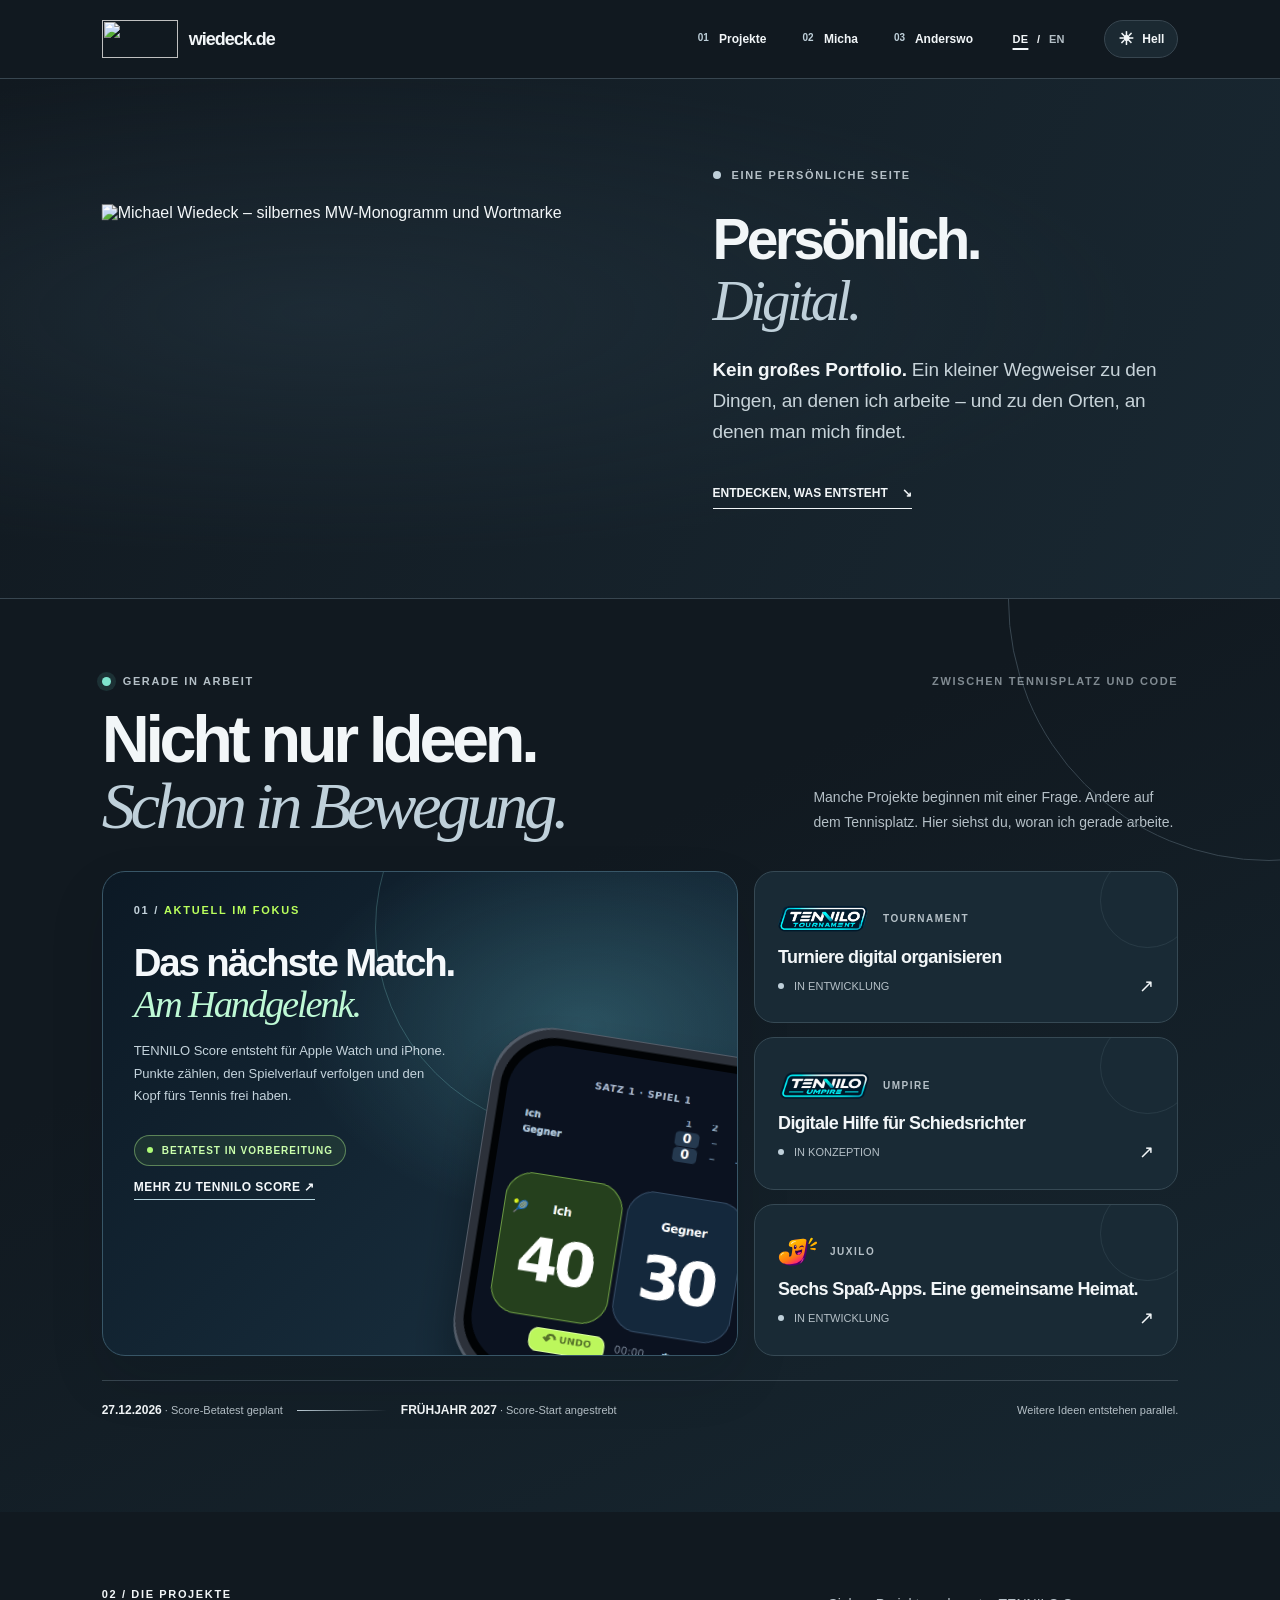
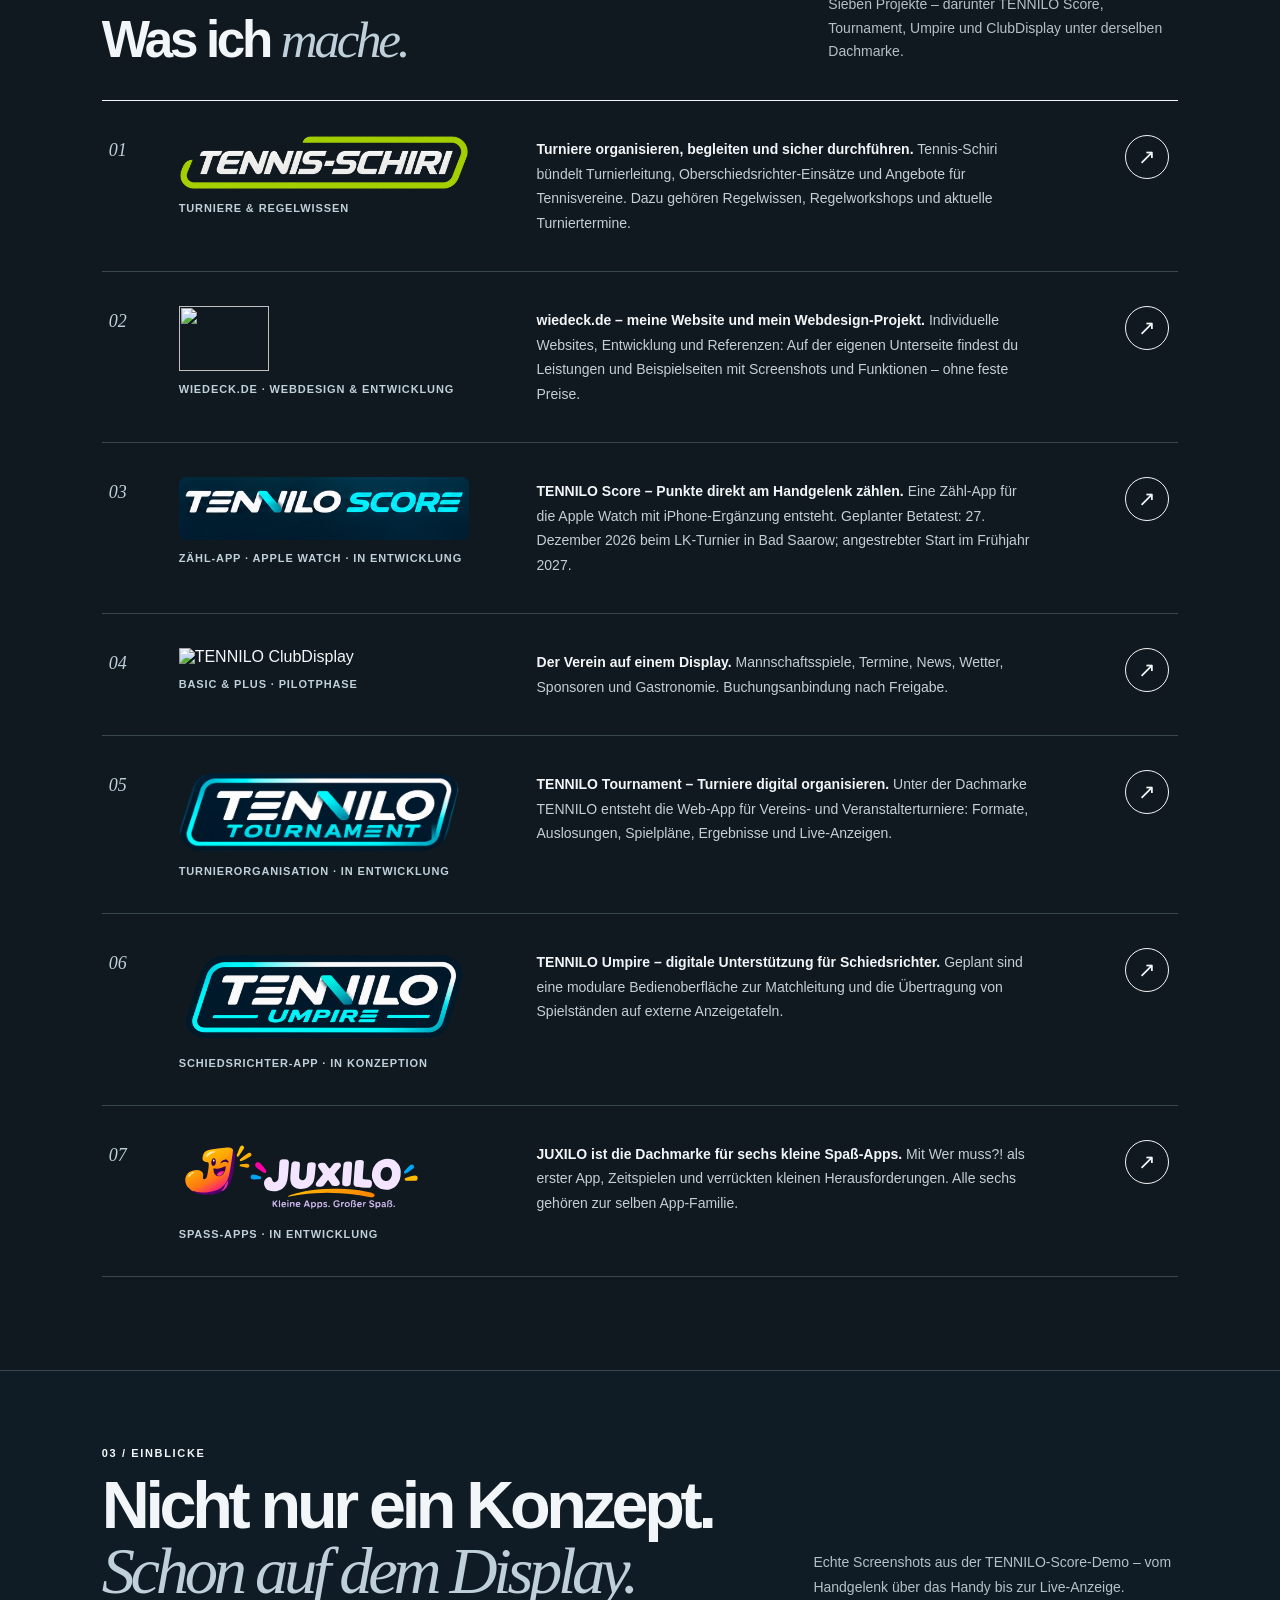
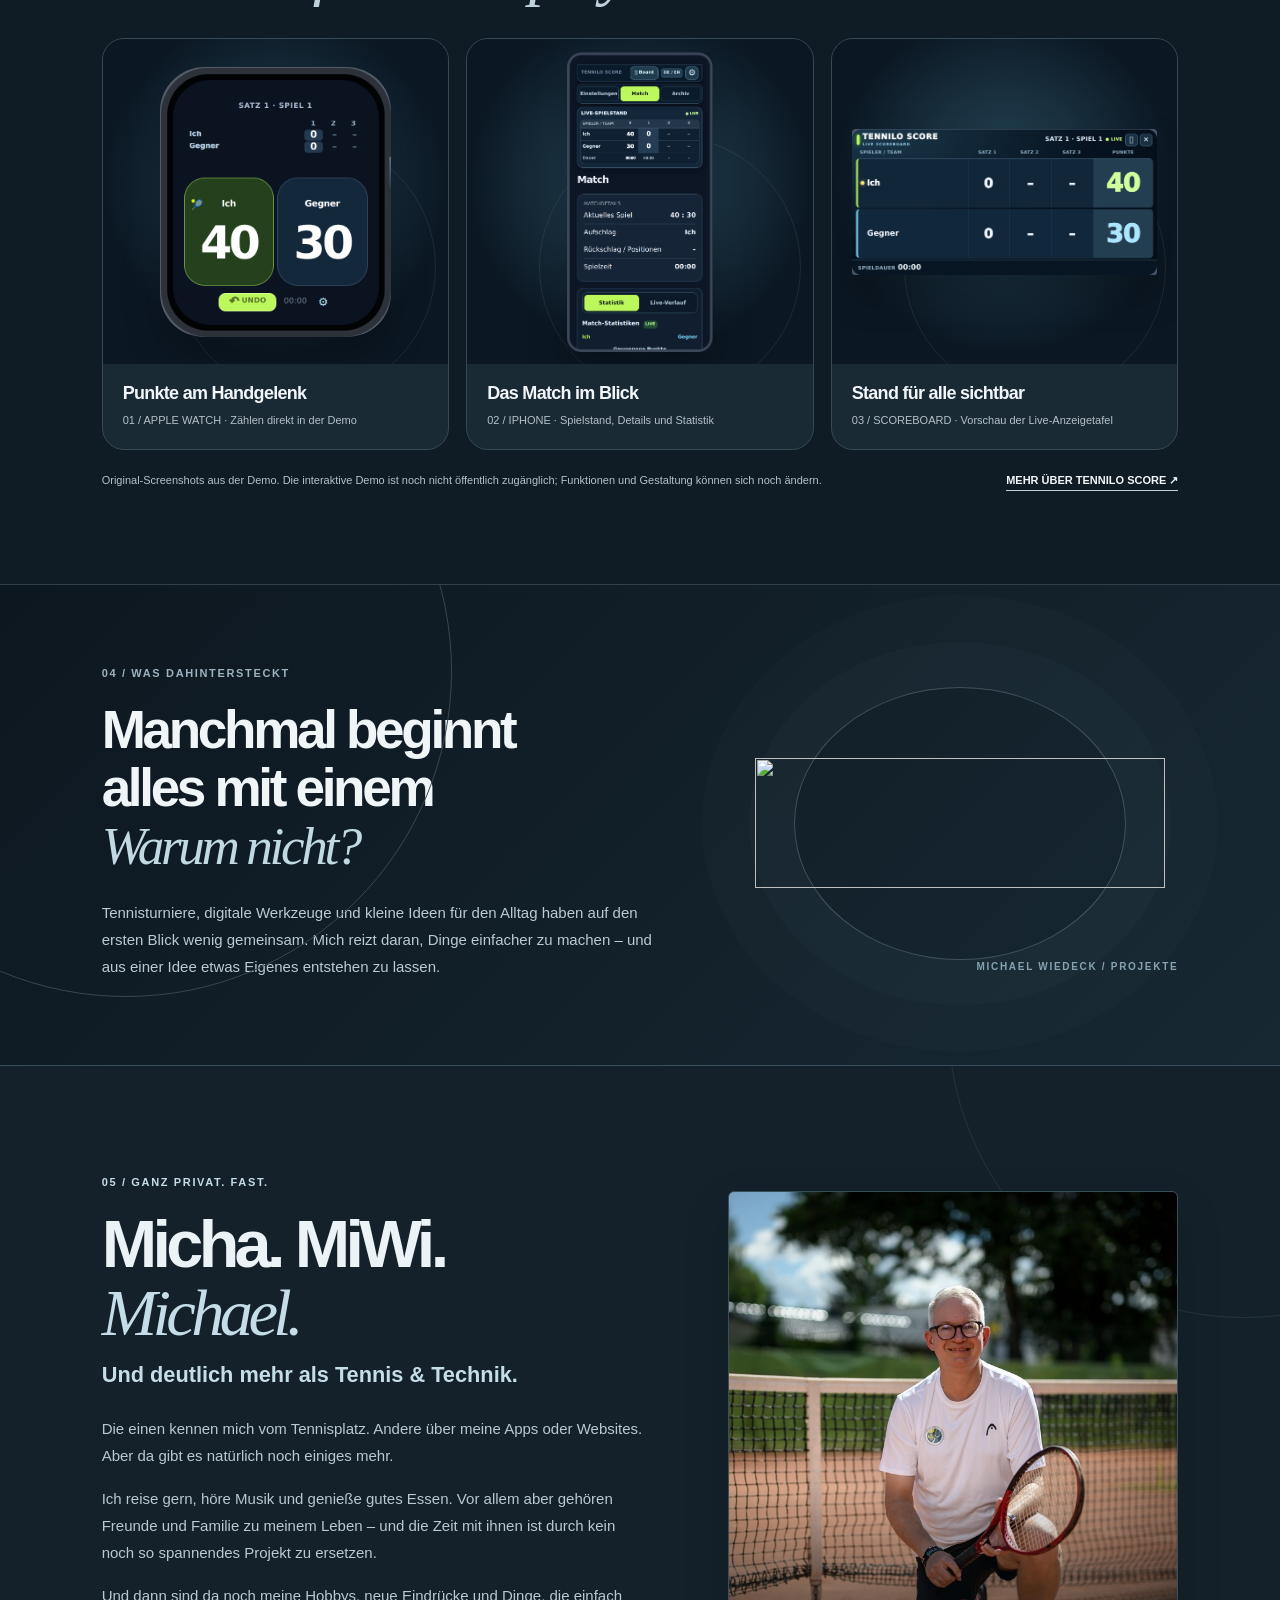
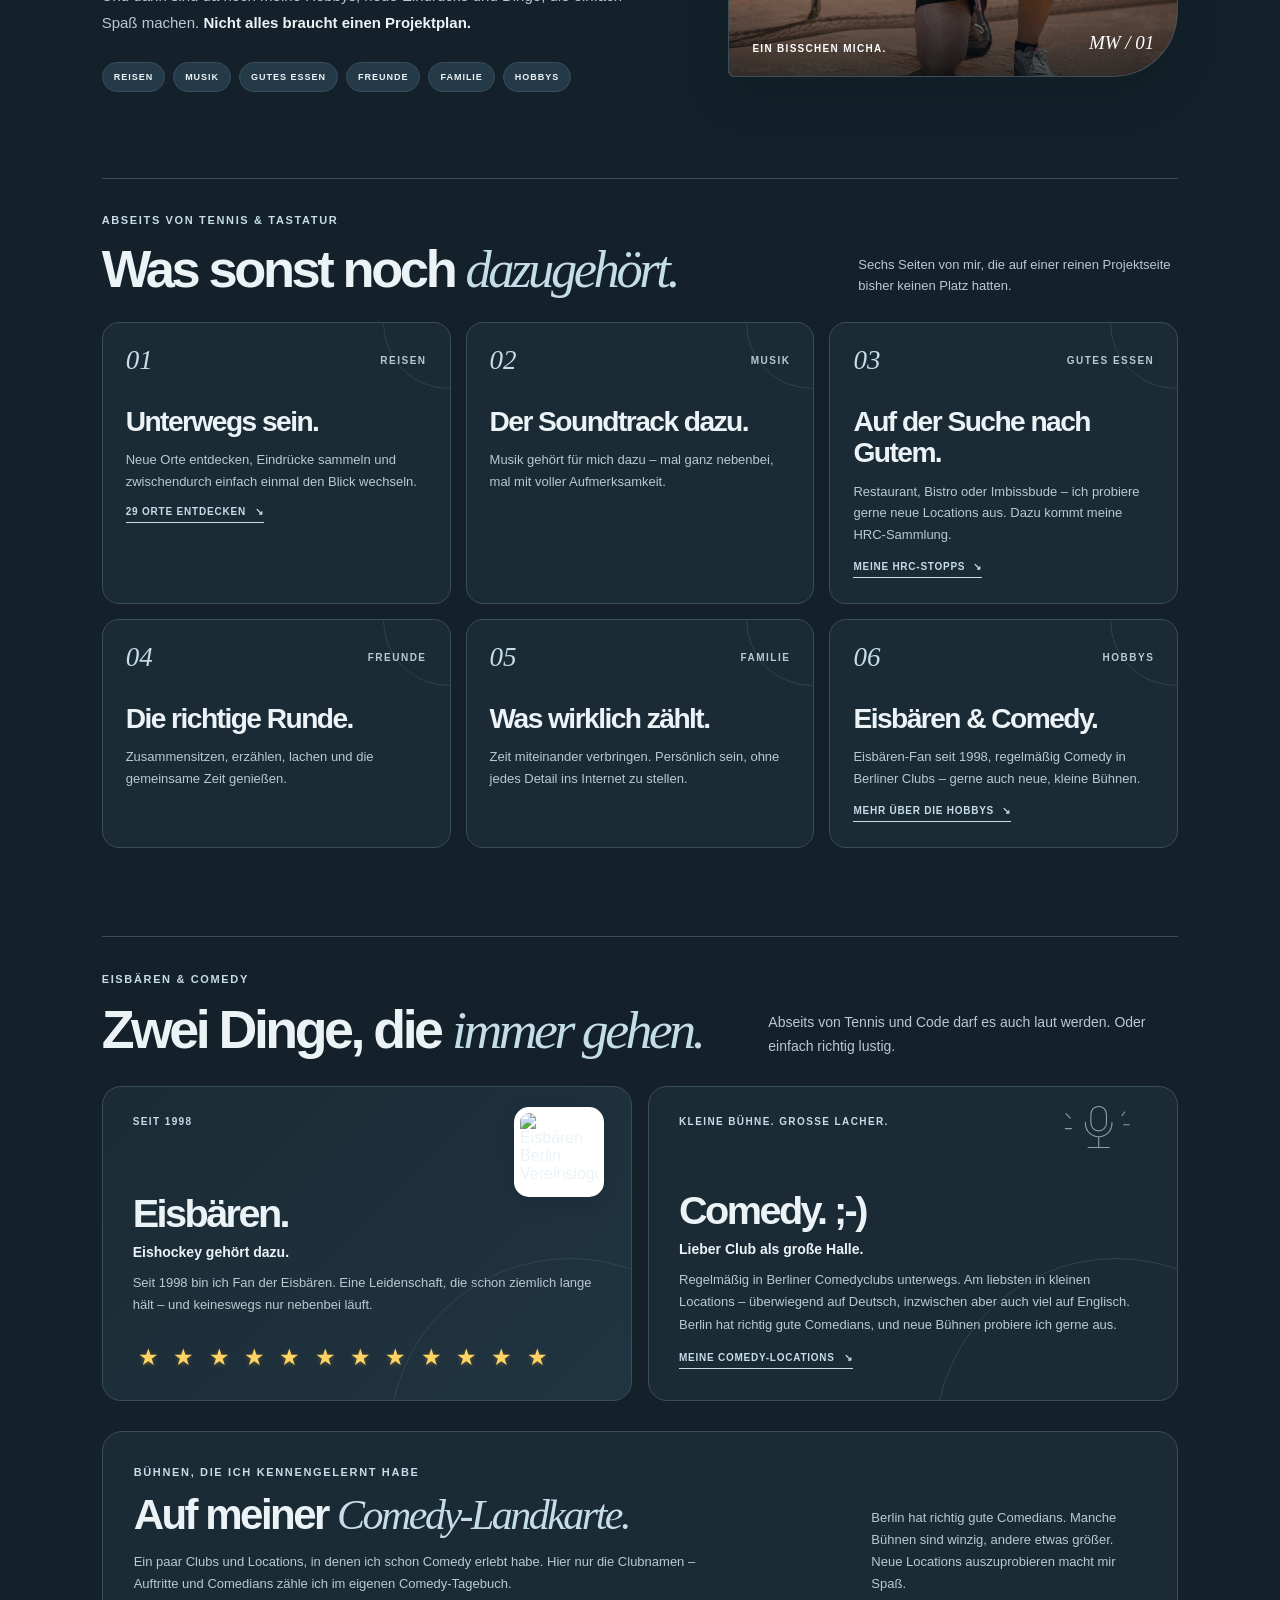
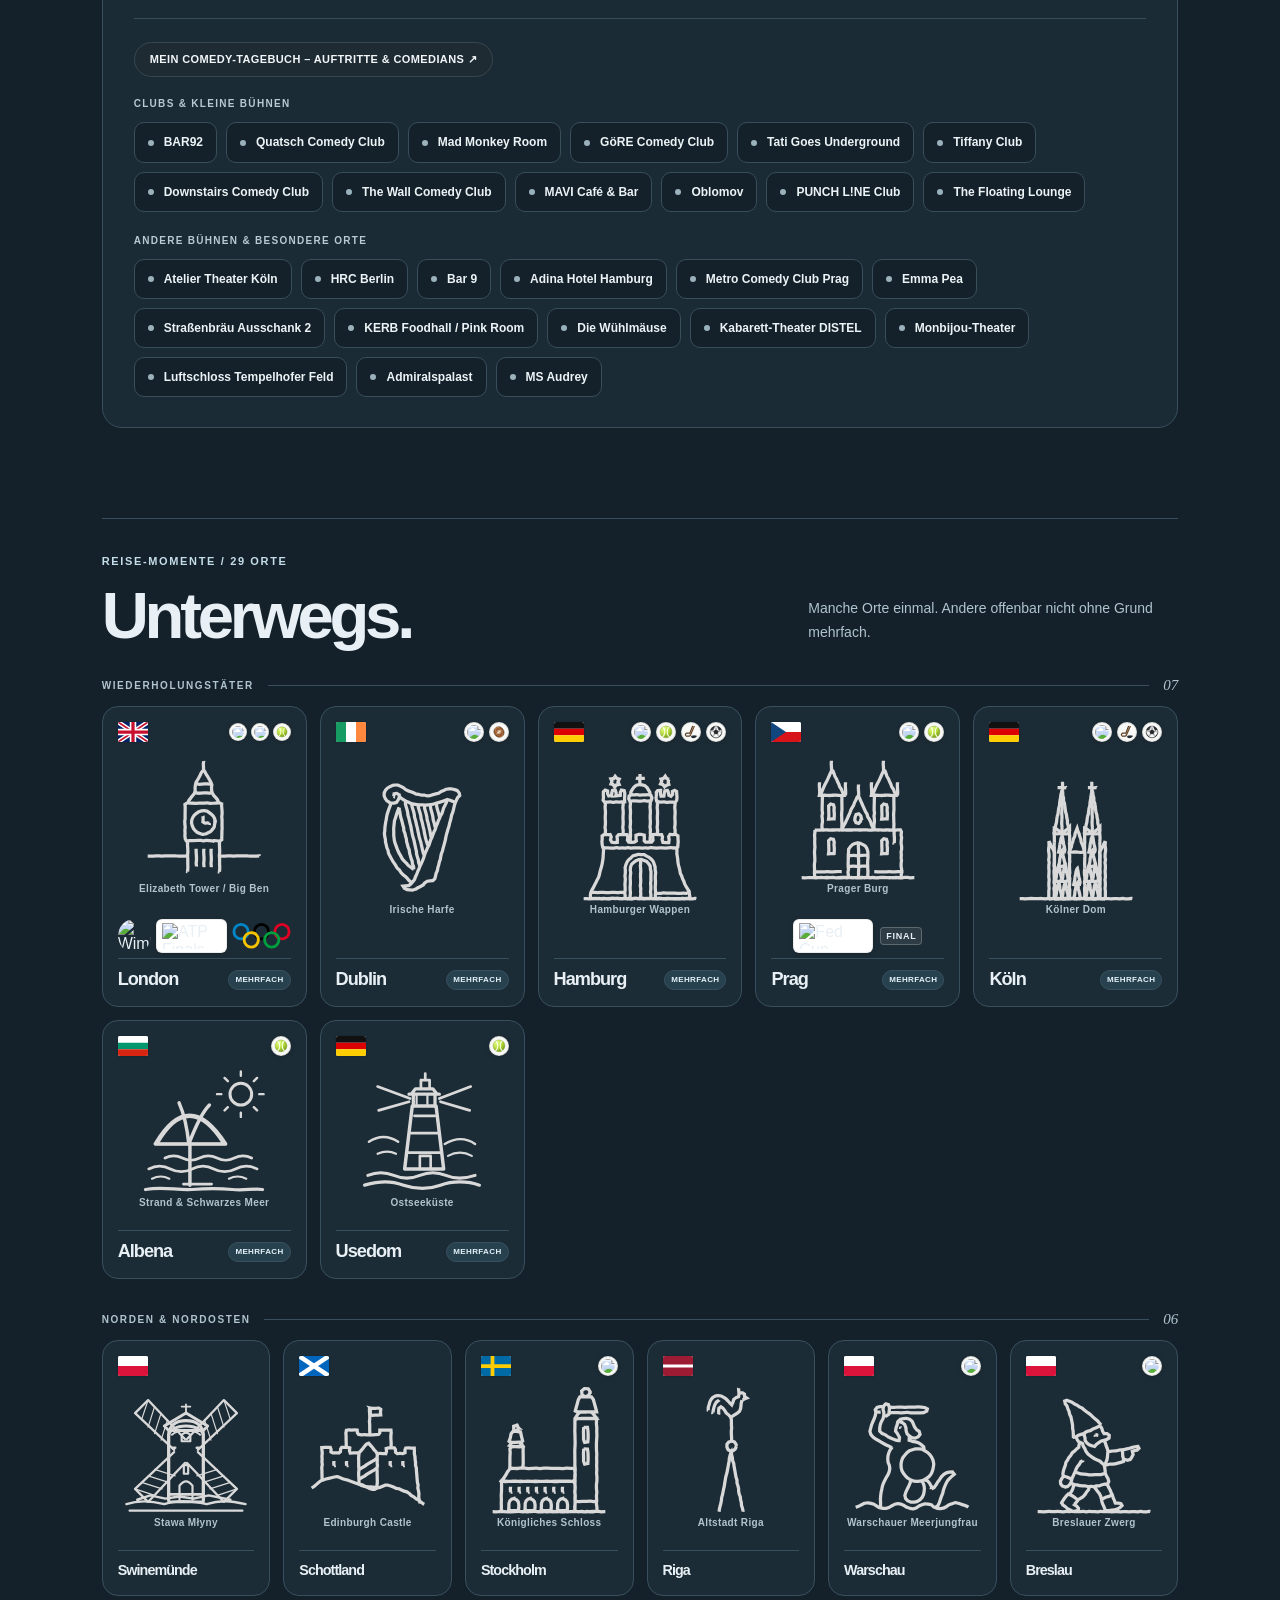
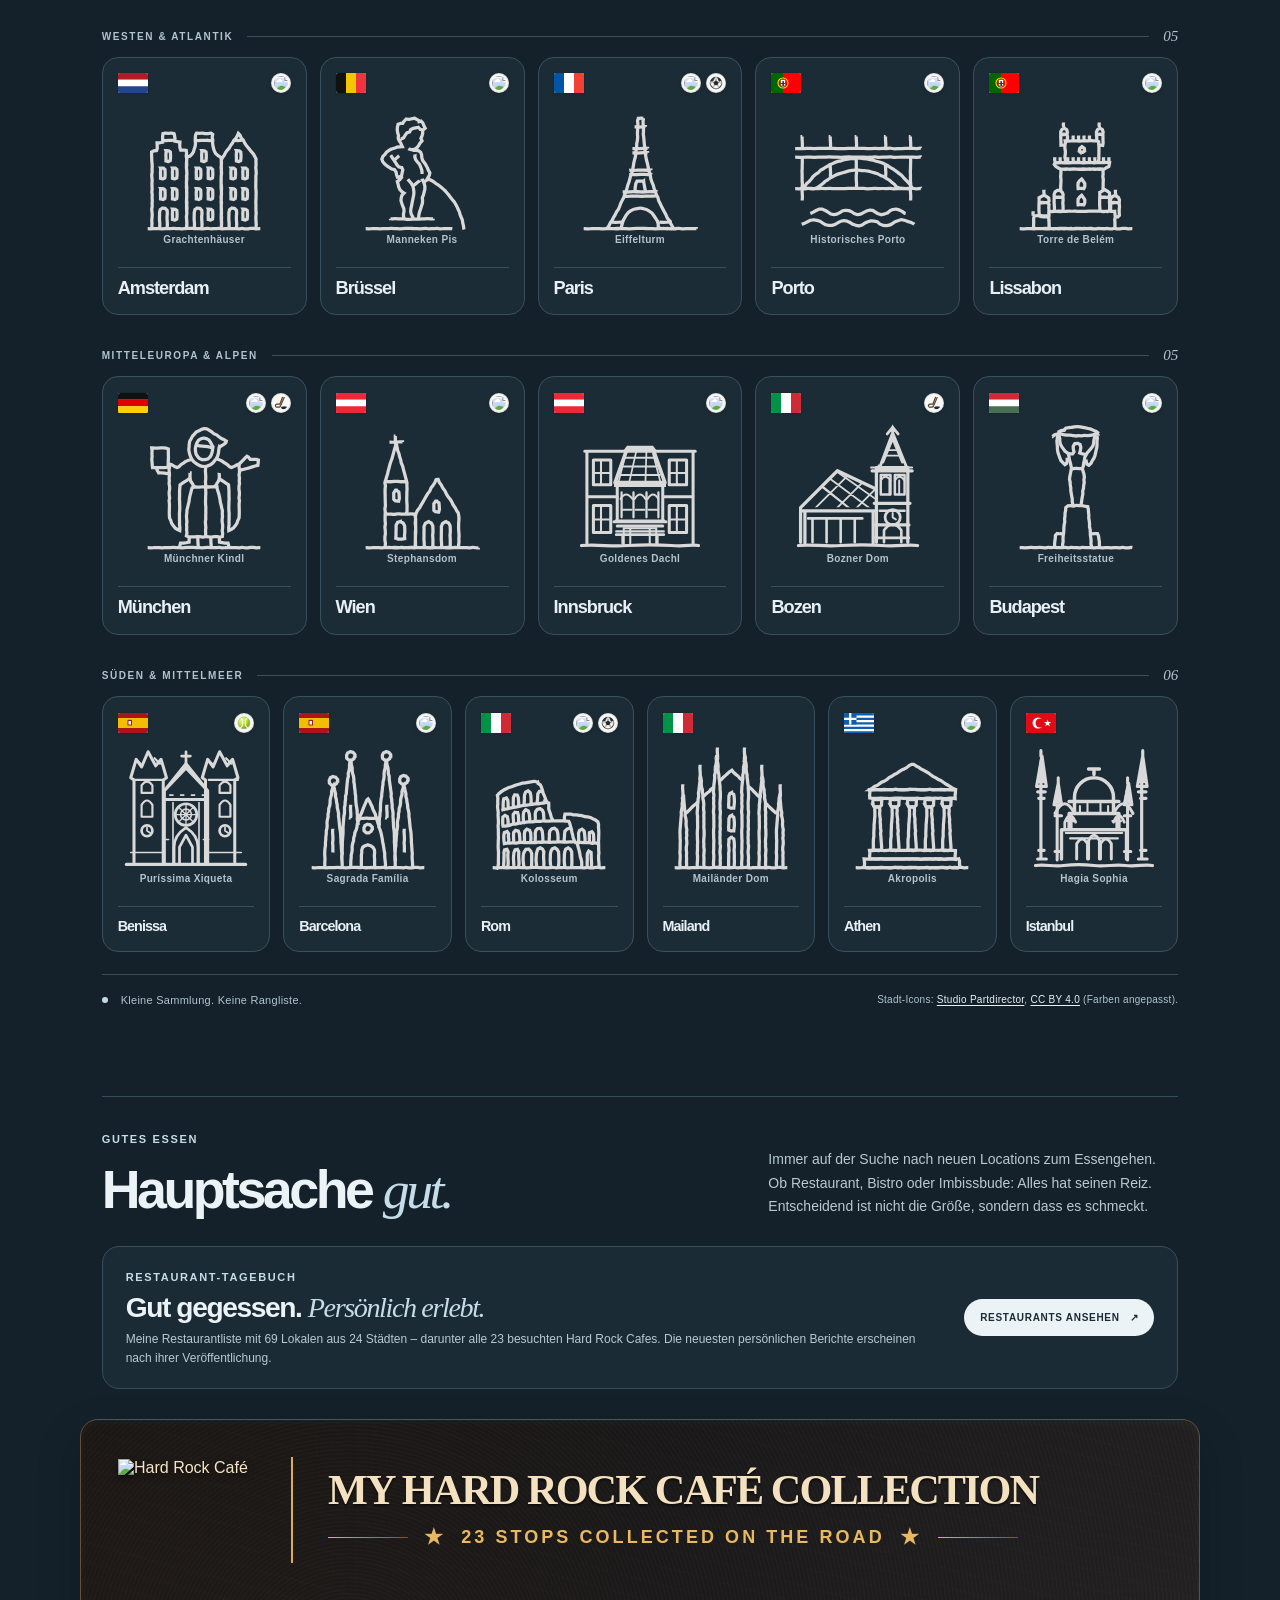
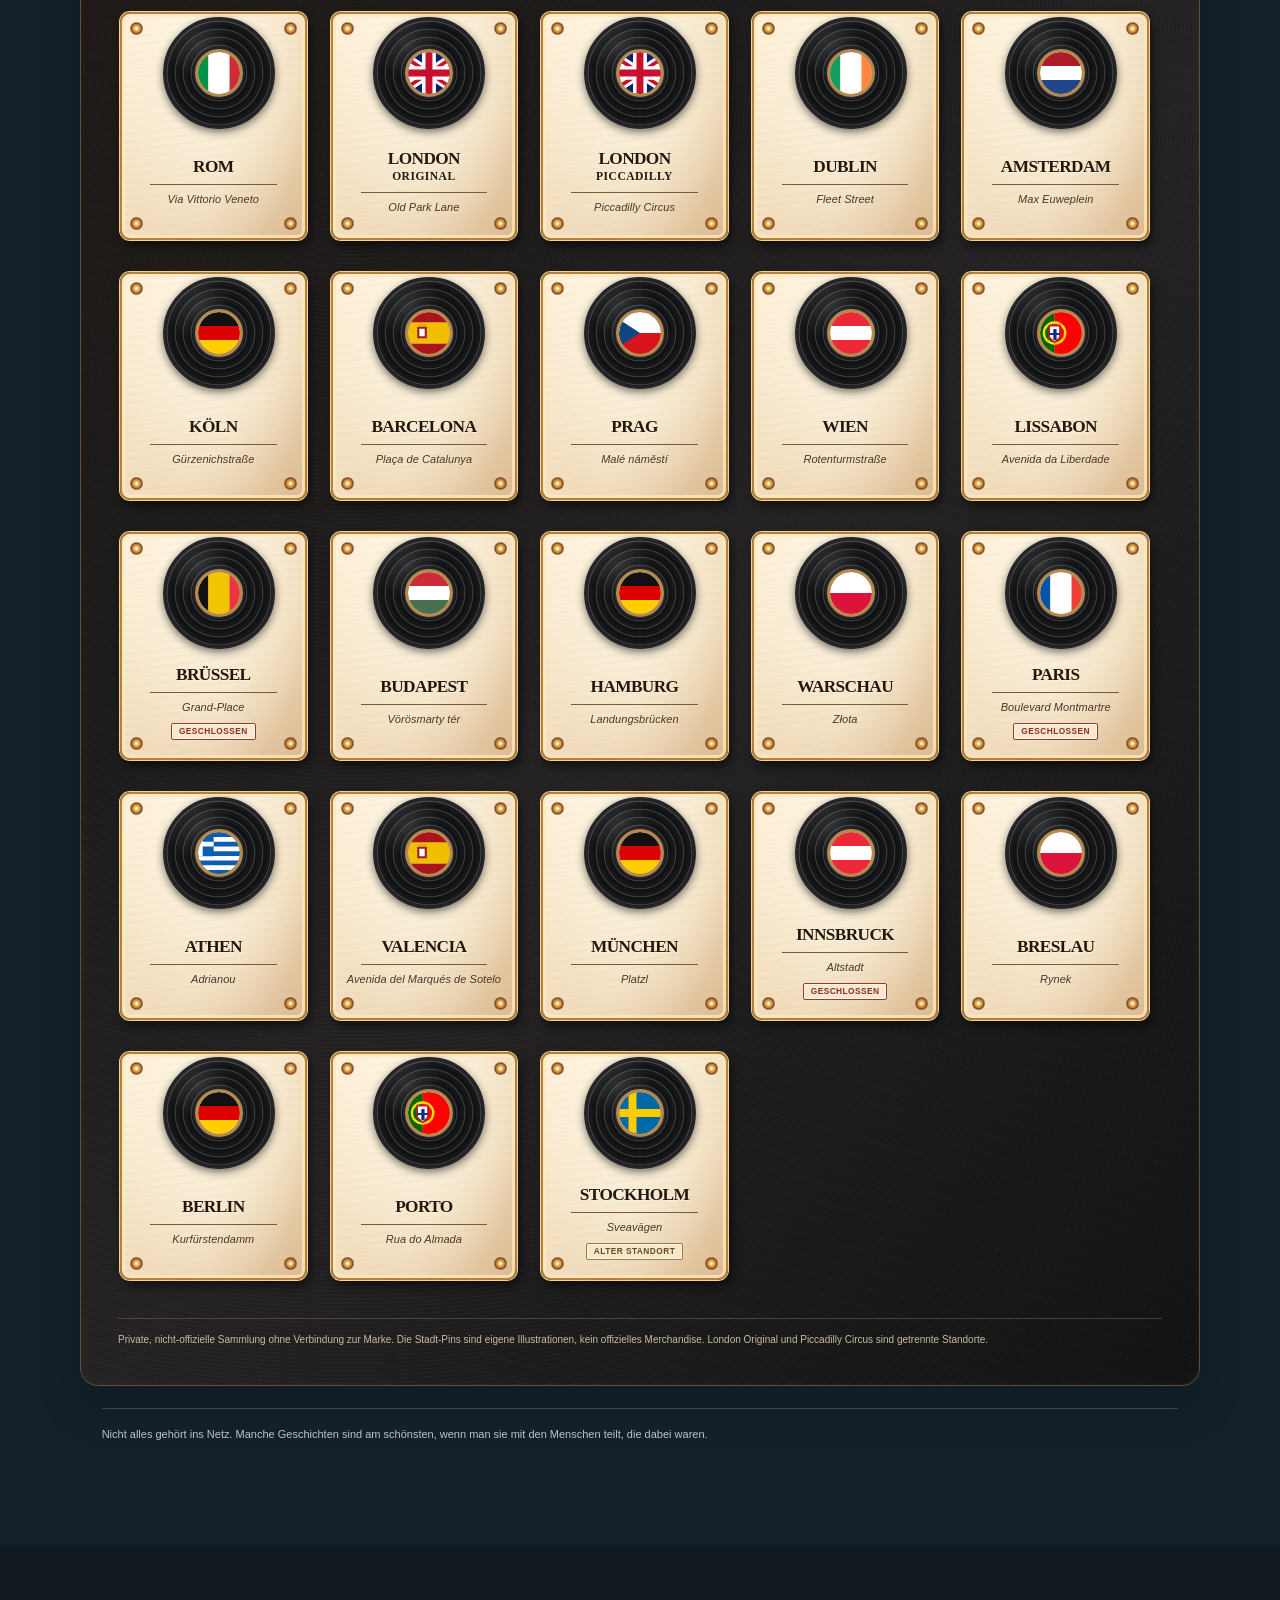
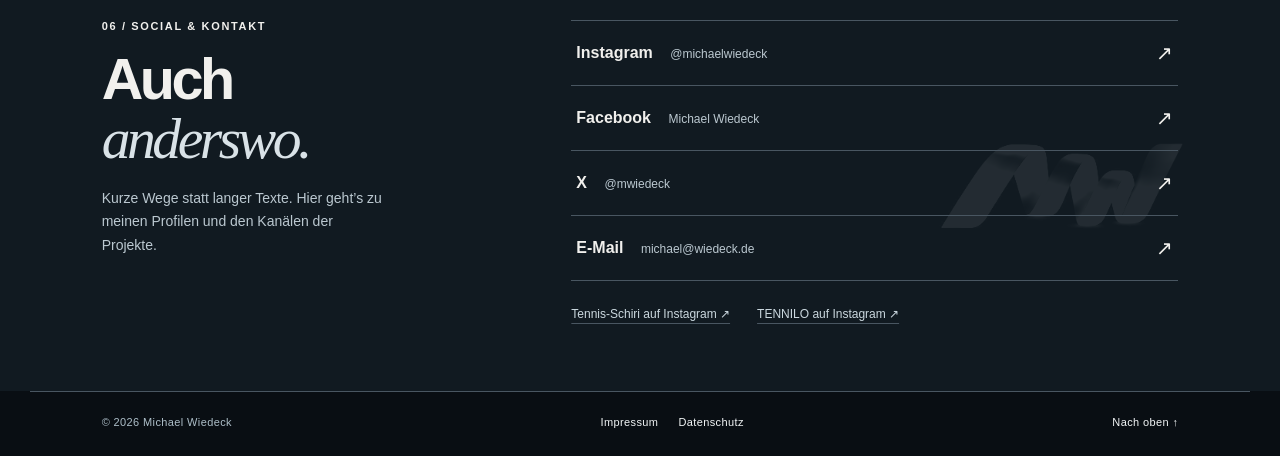
==== commit 1608d689: "Present ClubDisplay BASIC and PLUS product variants" ====
--- a/public/index.html
+++ b/public/index.html
@@ -253,7 +253,7 @@
         <span class="index-description"><strong>TENNILO Score – Punkte direkt am Handgelenk zählen.</strong> Eine Zähl-App für die Apple Watch mit iPhone-Ergänzung entsteht. Geplanter Betatest: 27. Dezember 2026 beim LK-Turnier in Bad Saarow; angestrebter Start im Frühjahr 2027.</span>
         <span class="index-arrow" aria-hidden="true">↗</span>
       </a>
-      <a class="index-row" href="https://tennilo.de/clubdisplay/" target="_blank" rel="noopener noreferrer"><span class="index-number">04</span><span class="index-heading"><img class="project-logo project-logo--tennilo" src="logos/tennilo-clubdisplay.png" alt="TENNILO ClubDisplay" loading="lazy" decoding="async" style="width:290px;max-width:100%;max-height:130px;object-fit:contain;object-position:left center"><span class="index-category">Digitales Vereinsterminal · Pilotphase</span></span><span class="index-description"><strong>Der Verein auf einem Display.</strong> Mannschaftsspiele, Termine, News, Wetter, Sponsoren und Gastronomie. Buchungsanbindung nach Freigabe.</span><span class="index-arrow" aria-hidden="true">↗</span></a>
+      <a class="index-row" href="https://tennilo.de/clubdisplay/" target="_blank" rel="noopener noreferrer"><span class="index-number">04</span><span class="index-heading"><img class="project-logo project-logo--tennilo" src="logos/tennilo-clubdisplay.png" alt="TENNILO ClubDisplay" loading="lazy" decoding="async" style="width:290px;max-width:100%;max-height:130px;object-fit:contain;object-position:left center"><span class="index-category">BASIC &amp; PLUS · Pilotphase</span></span><span class="index-description"><strong>Der Verein auf einem Display.</strong> Mannschaftsspiele, Termine, News, Wetter, Sponsoren und Gastronomie. Buchungsanbindung nach Freigabe.</span><span class="index-arrow" aria-hidden="true">↗</span></a>
       <a class="index-row" href="https://tennilo.de/#projekte" target="_blank" rel="noopener noreferrer" aria-label="TENNILO Tournament – Produktwebsite in neuem Tab öffnen">
         <span class="index-number">05</span>
         <span class="index-heading"><img class="project-logo project-logo--tennilo" src="logos/tennilo-tournament-transparent.png?v=tt04-corrected-20261124" alt="TENNILO Tournament" width="1361" height="390" loading="lazy" decoding="async"><span class="index-category">Turnierorganisation · In Entwicklung</span></span>
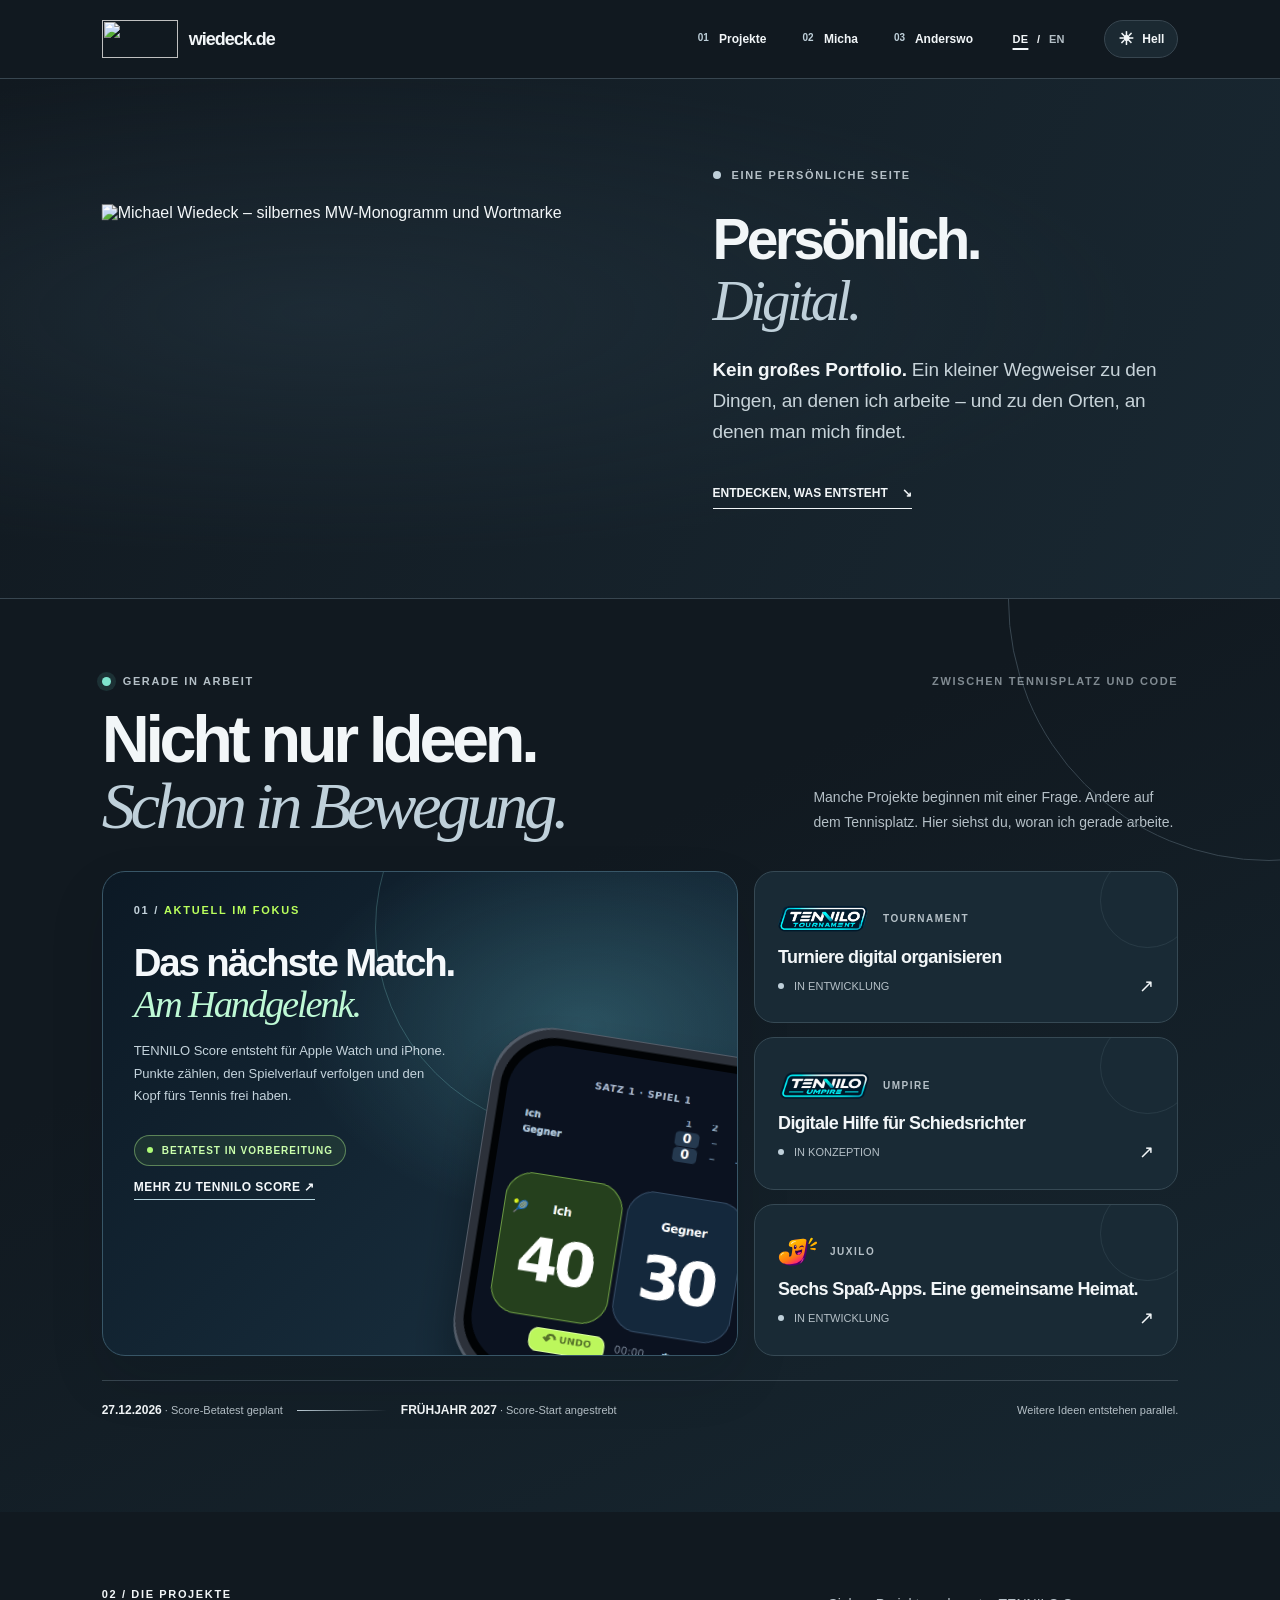
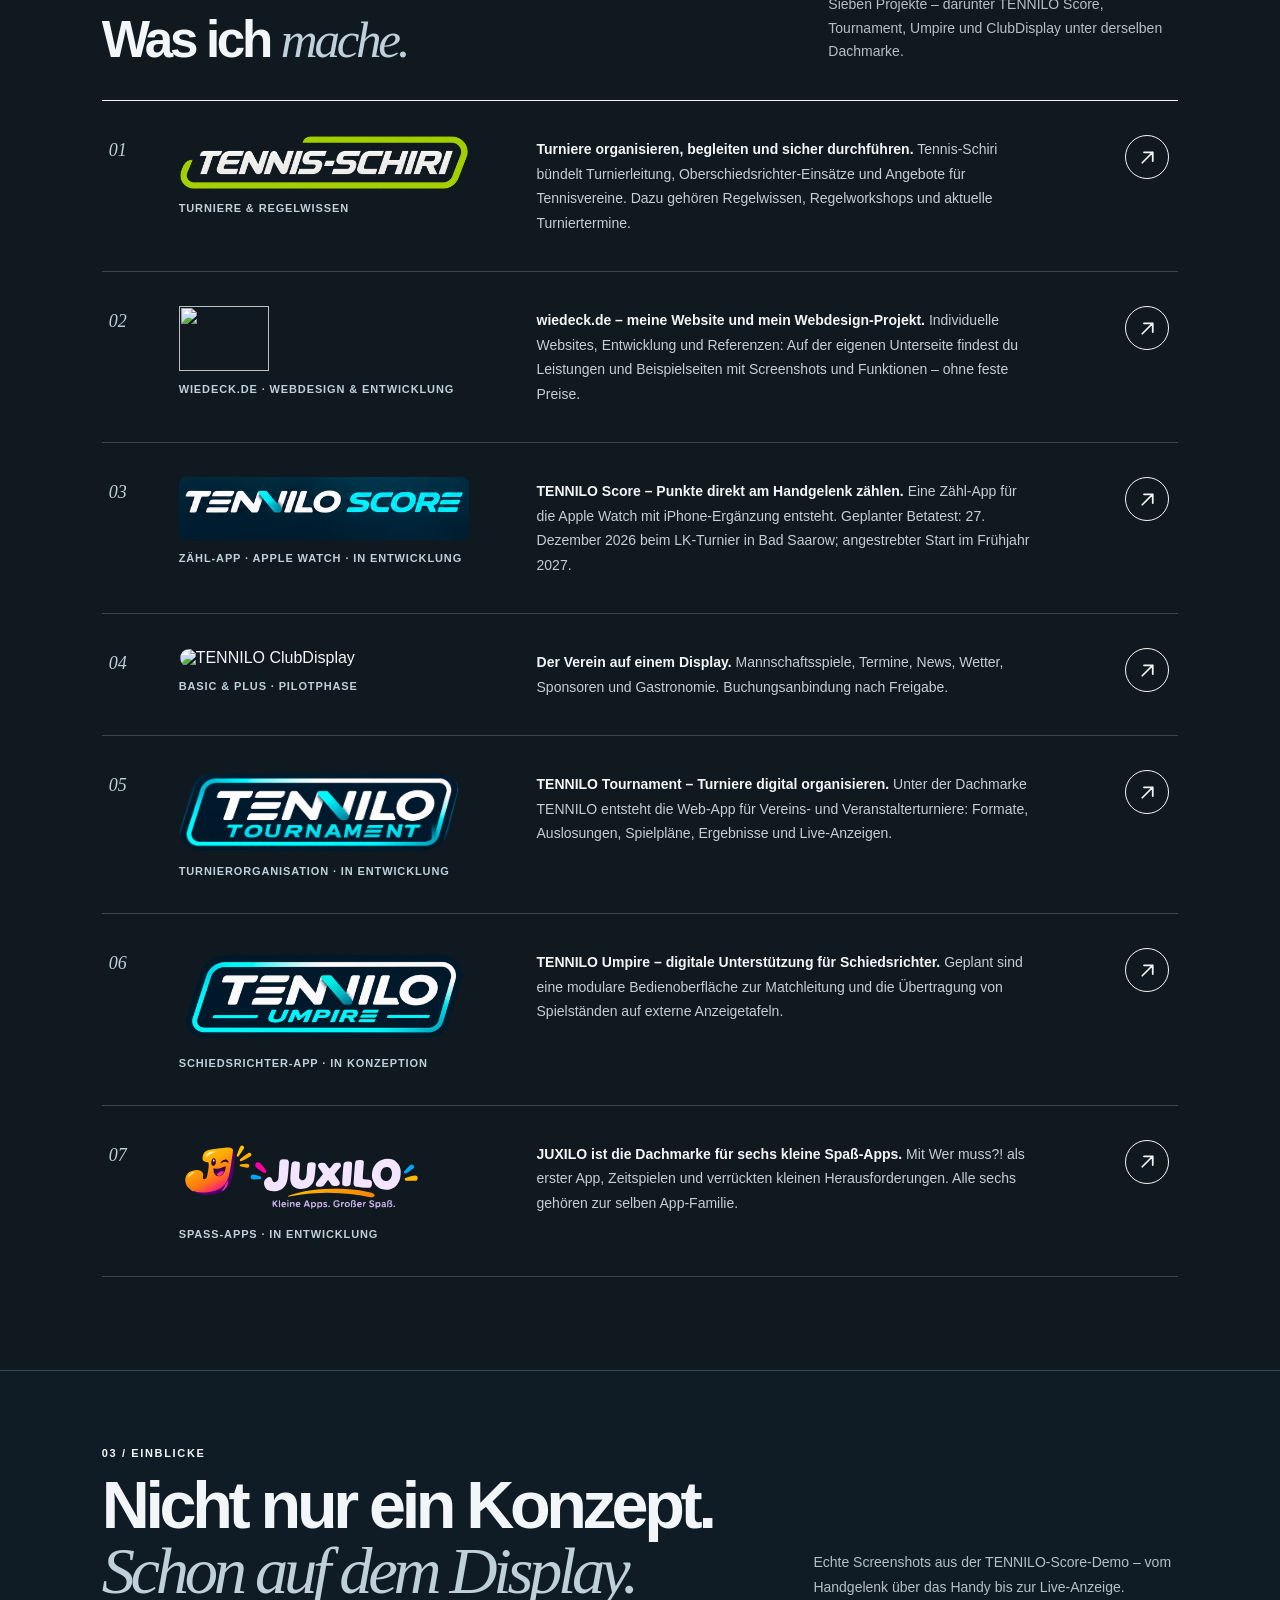
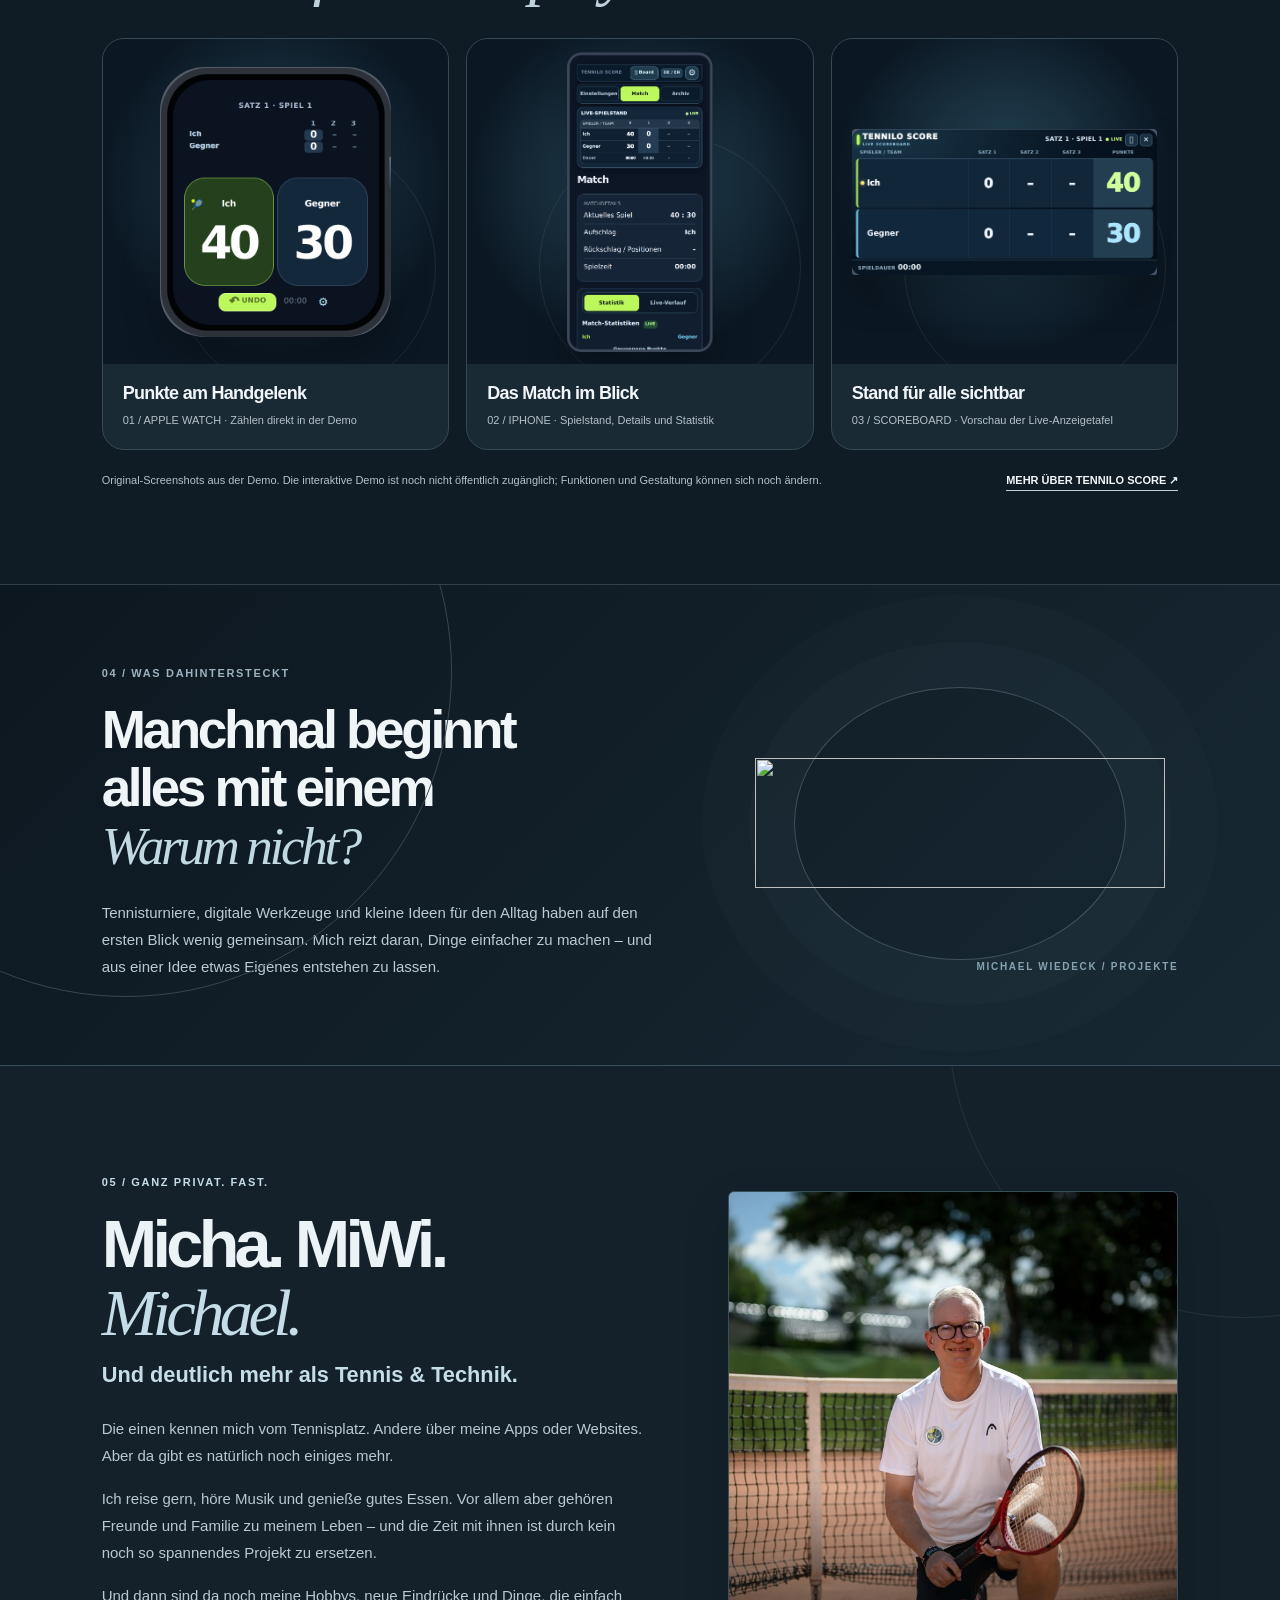
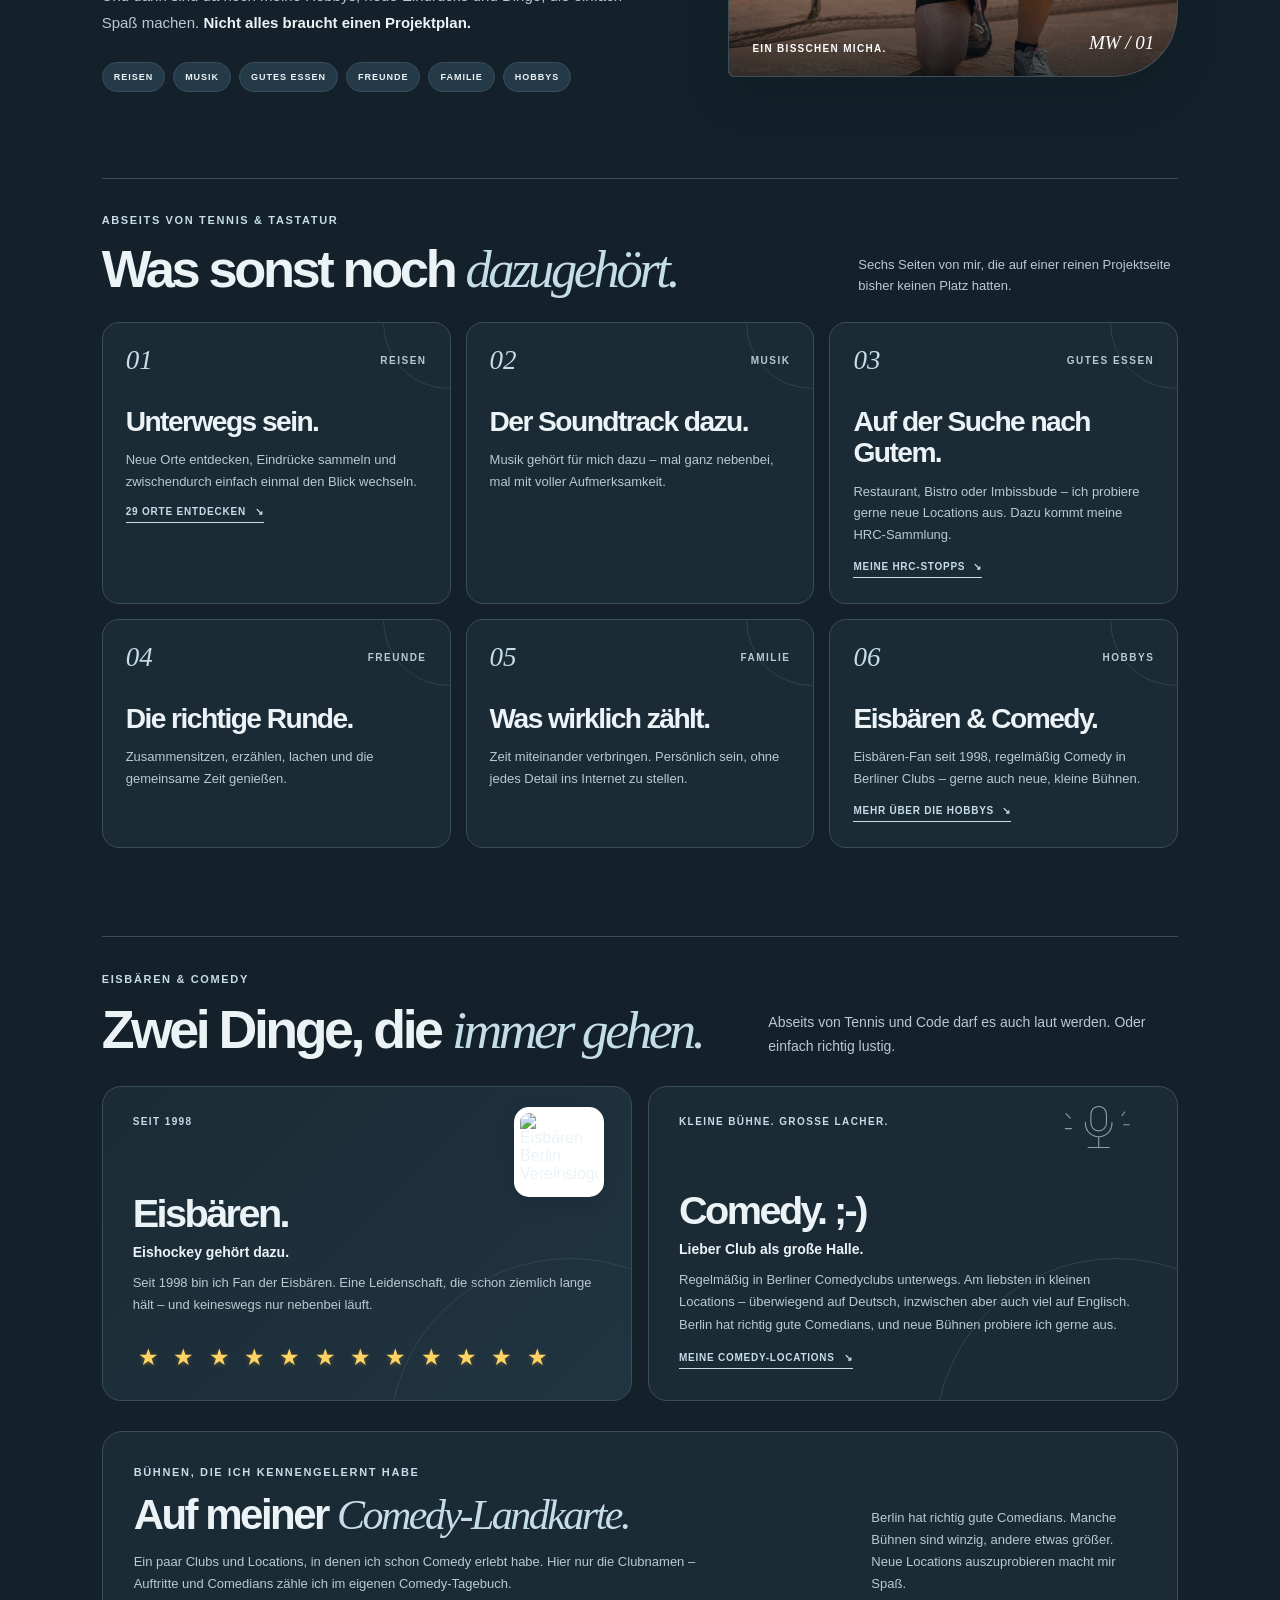
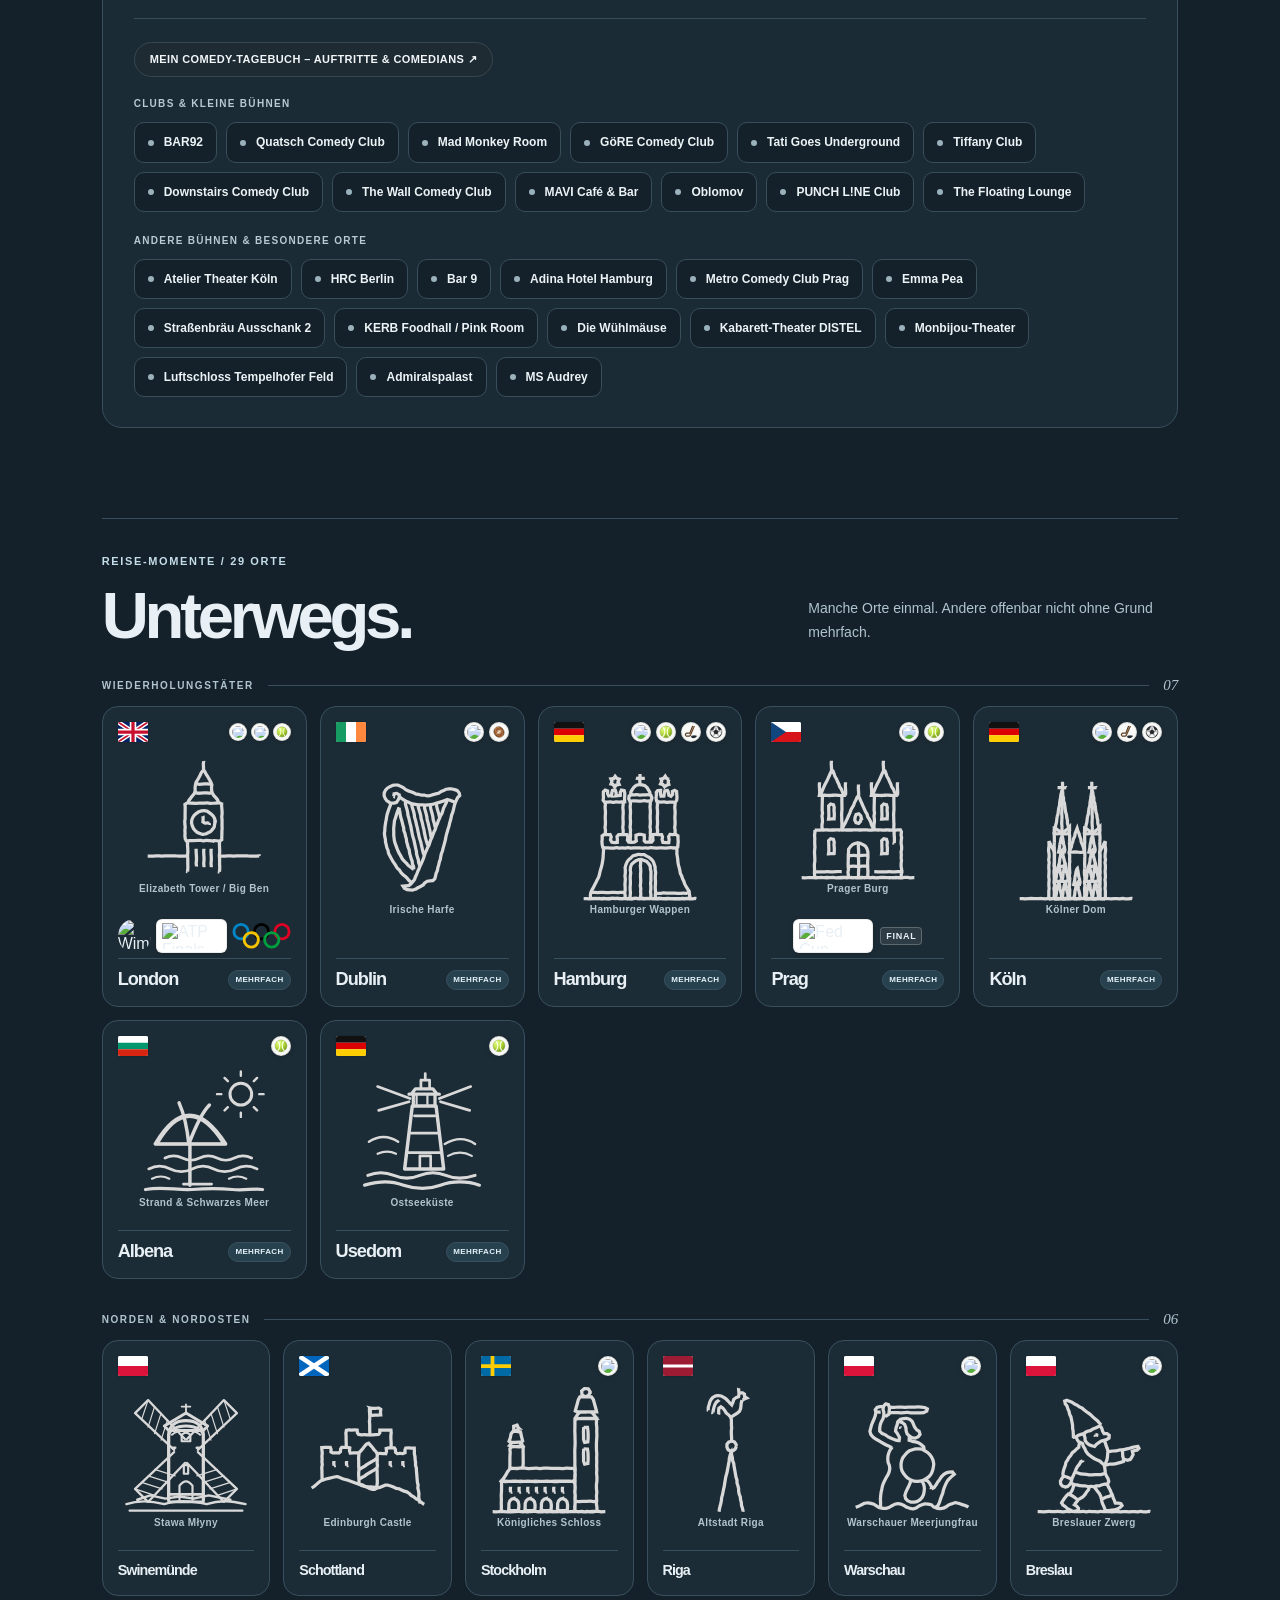
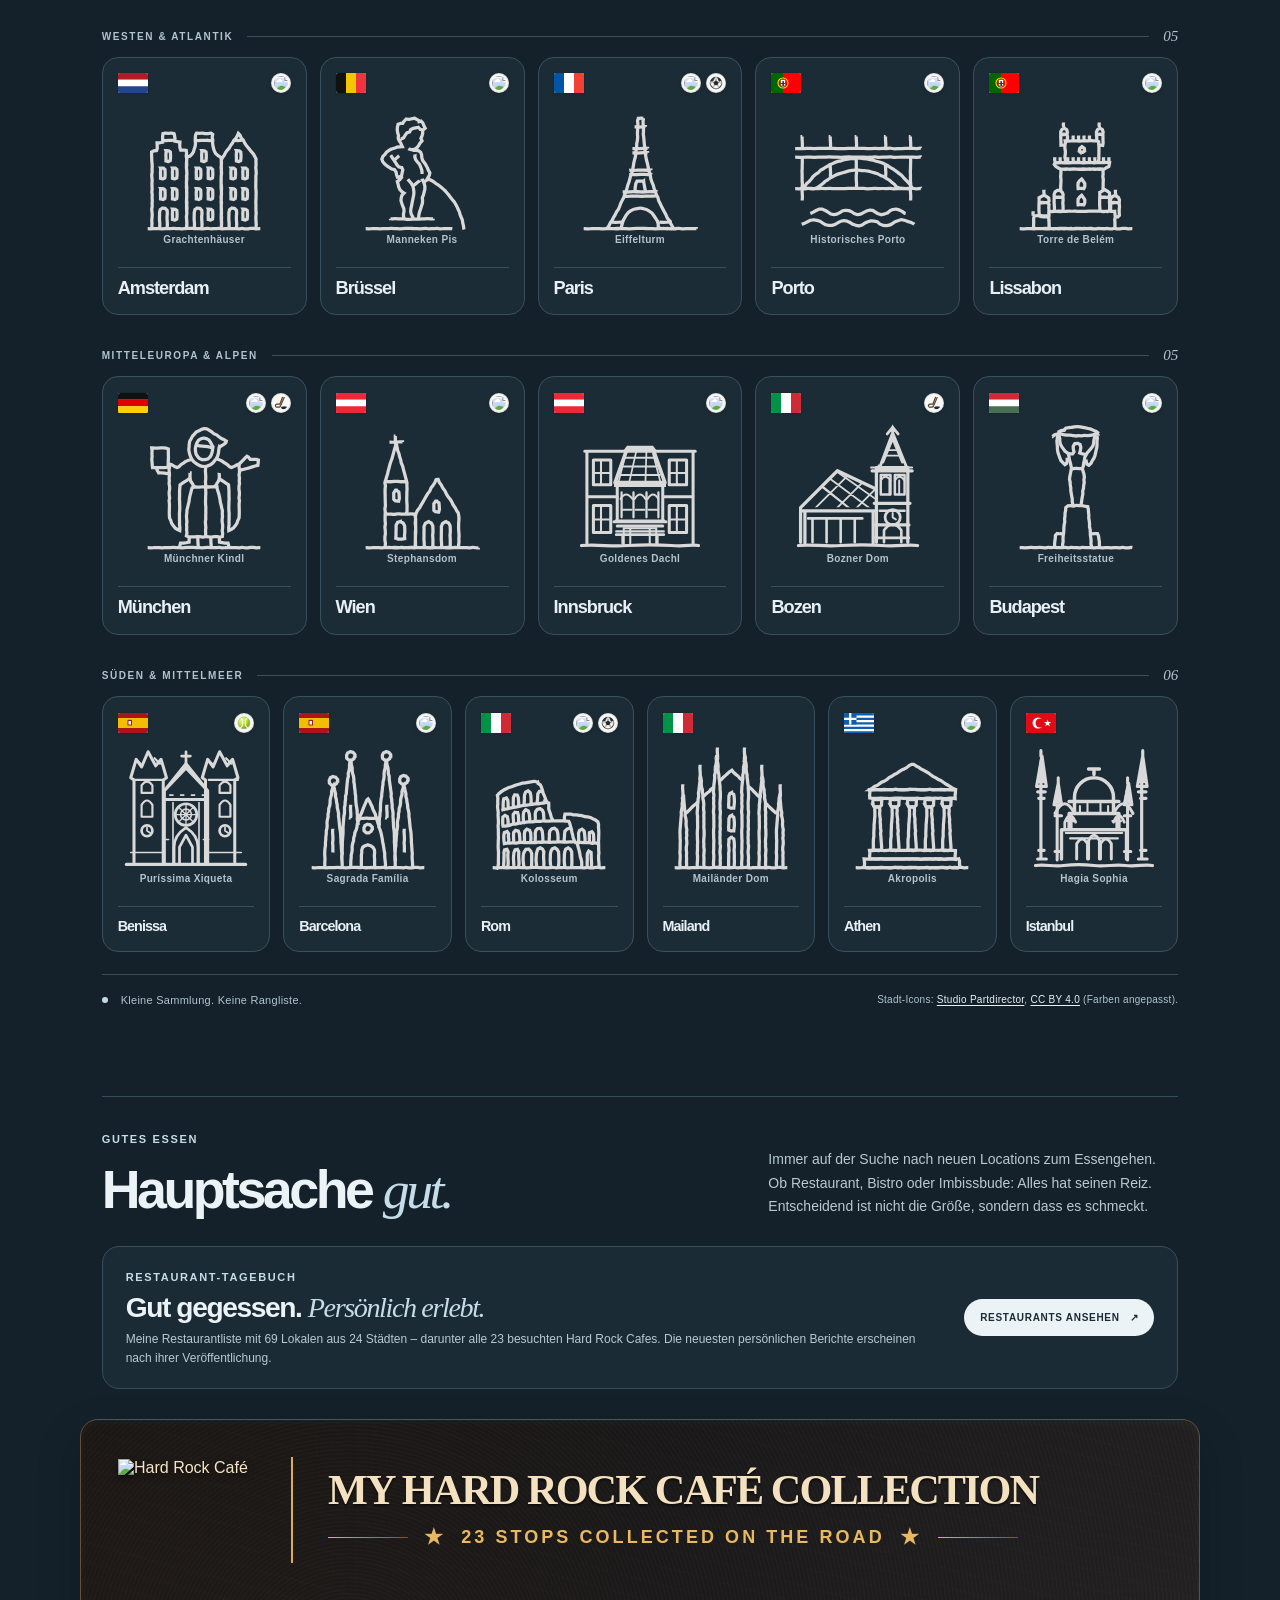
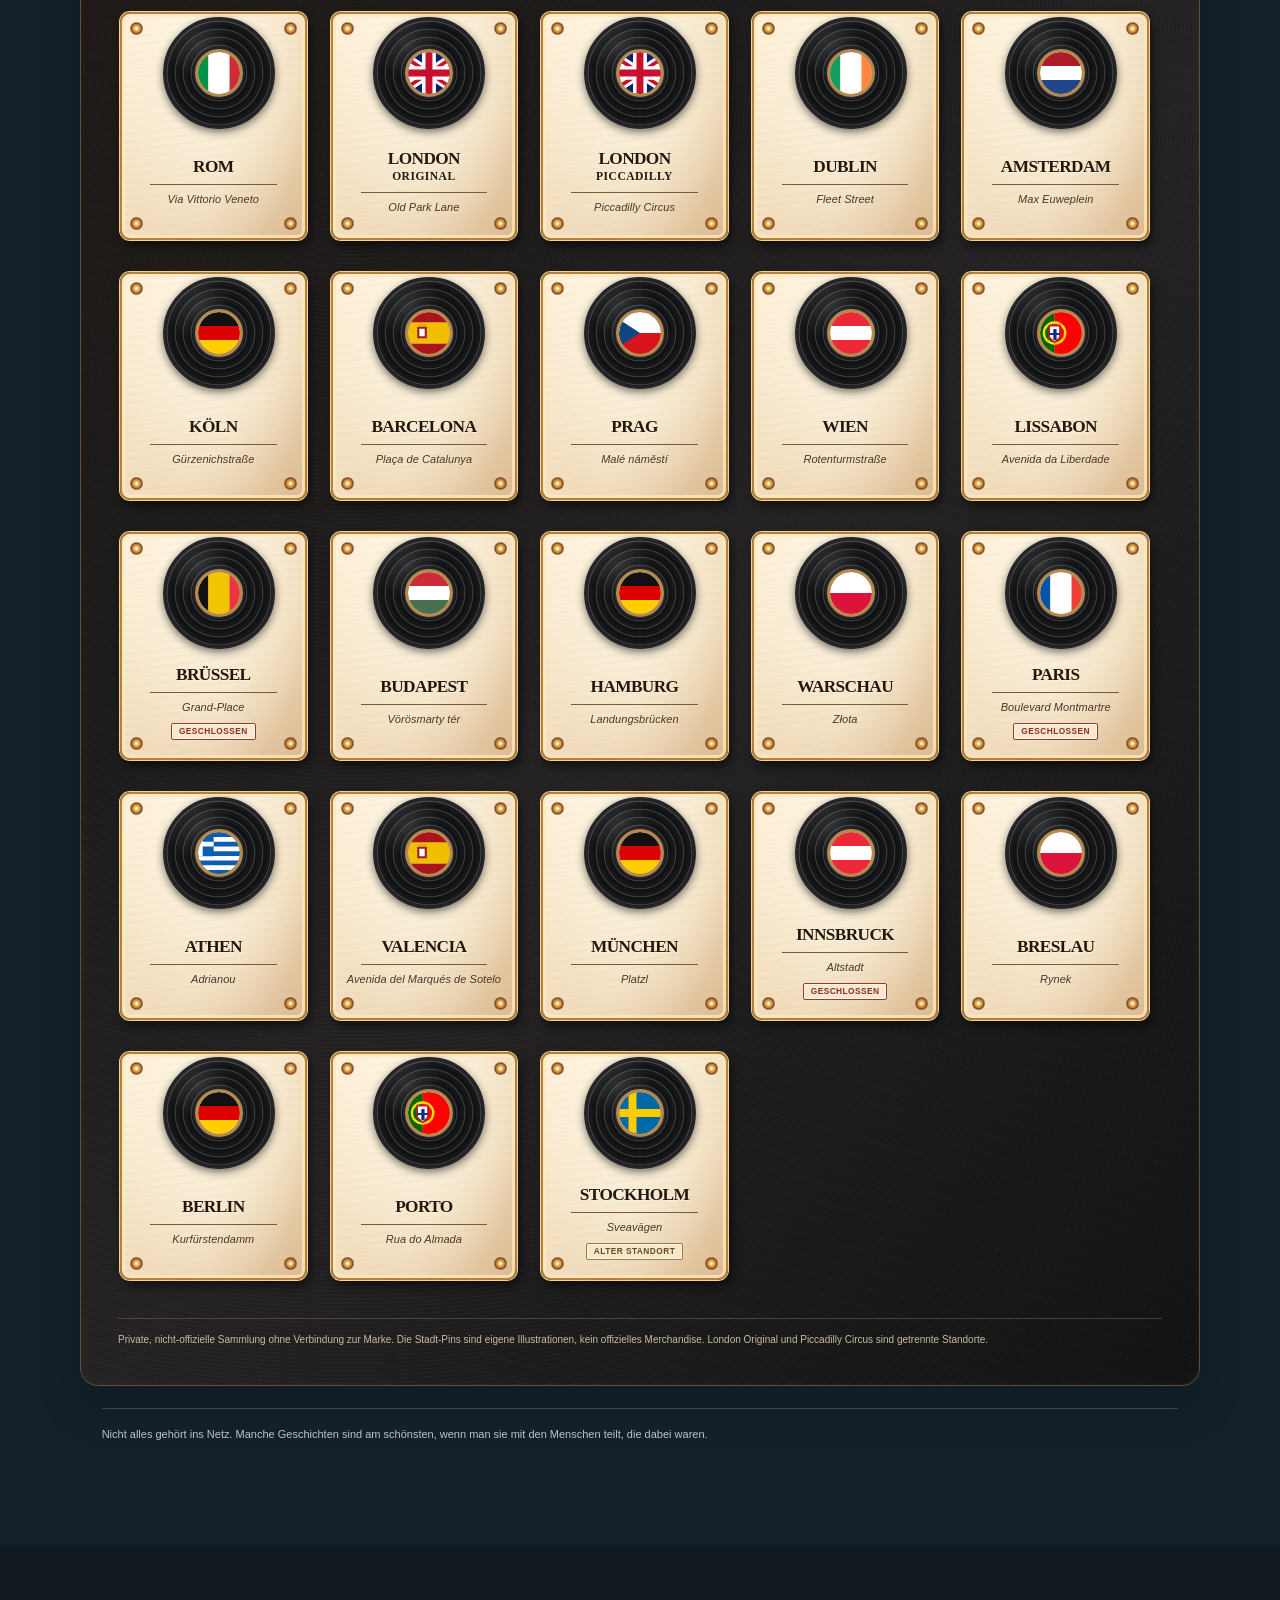
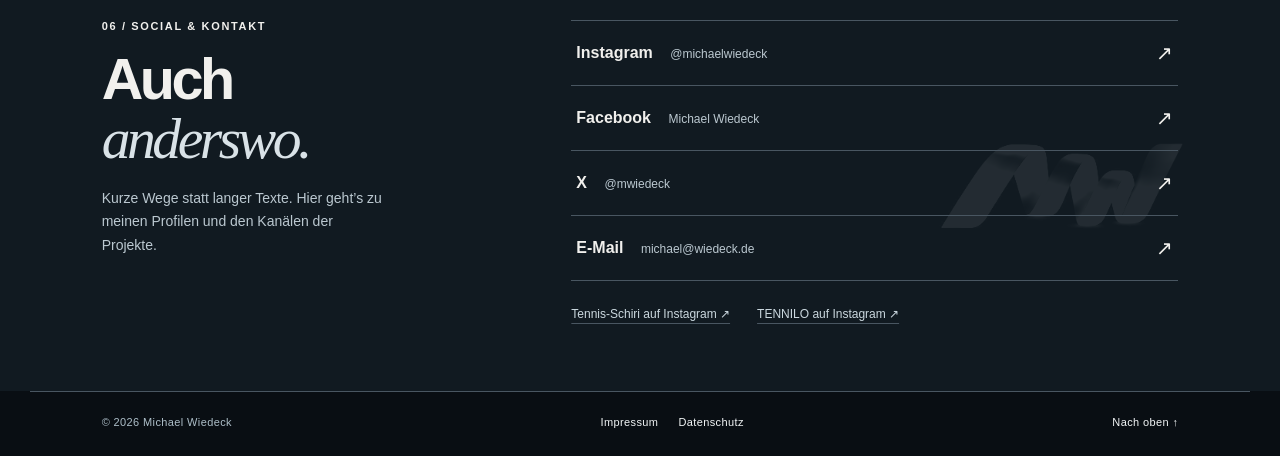
==== commit 14fe3bb3: "Mobil: TENNILO ClubDisplay im Hellmodus kontrastreich und Projektpfeile als SVG statt Emoji darstell" ====
--- a/public/index.html
+++ b/public/index.html
@@ -100,6 +100,12 @@
 .project-logo--tennilo{width:290px}
 .project-logo--score{width:290px;border-radius:7px}
 .project-logo--umpire{width:290px}
+/* ClubDisplay uses a near-white brand logo: show it on a brand-navy plate
+   only in light mode, preserving the original transparent artwork. */
+.project-logo--clubdisplay{box-sizing:border-box;background:#102735;border:1px solid #25485a;border-radius:12px;padding:10px 12px}
+html[data-theme="dark"] .project-logo--clubdisplay{background:transparent;border-color:transparent}
+.index-arrow svg{width:21px;height:21px;display:block;flex:none;stroke:currentColor}
+
 .logo-mode-dark{display:none}
 html[data-theme="dark"] .logo-mode-light{display:none}
 html[data-theme="dark"] .logo-mode-dark{display:block}
@@ -239,38 +245,38 @@
         <span class="index-number">01</span>
         <span class="index-heading"><img class="project-logo project-logo--ts logo-mode-light" src="logos/tennis-schiri-on-light.png" alt="Tennis-Schiri" width="1080" height="205" loading="lazy" decoding="async"><img class="project-logo project-logo--ts logo-mode-dark" src="logos/tennis-schiri.png" alt="Tennis-Schiri" width="1080" height="205" loading="lazy" decoding="async"><span class="index-category">Turniere &amp; Regelwissen</span></span>
         <span class="index-description"><strong>Turniere organisieren, begleiten und sicher durchführen.</strong> Tennis-Schiri bündelt Turnierleitung, Oberschiedsrichter-Einsätze und Angebote für Tennisvereine. Dazu gehören Regelwissen, Regelworkshops und aktuelle Turniertermine.</span>
-        <span class="index-arrow" aria-hidden="true">↗</span>
+        <span class="index-arrow" aria-hidden="true"><svg xmlns="http://www.w3.org/2000/svg" viewBox="0 0 24 24" width="21" height="21" aria-hidden="true" focusable="false" fill="none" stroke="currentColor" stroke-width="2" stroke-linecap="round" stroke-linejoin="round"><path d="M6 18 18 6M8 6h10v10"/></svg></span>
       </a>
       <a class="index-row index-row--websites" href="websites.html" aria-label="wiedeck.de – Webdesign-Leistungen und Beispiele ansehen">
         <span class="index-number">02</span>
         <span class="index-heading"><span class="project-mw-symbol"><img class="project-logo-mw logo-mode-light mw-theme-light" src="logos/mw-symbol-light.png?v=20261125-mwtheme05" alt="MW" width="662" height="240" loading="lazy" decoding="async"><img class="project-logo-mw logo-mode-dark mw-theme-dark" src="logos/mw-symbol-dark.png?v=20261125-mwtheme05" alt="" width="662" height="240" loading="lazy" decoding="async"></span><span class="index-category">wiedeck.de · Webdesign &amp; Entwicklung</span></span>
         <span class="index-description"><strong>wiedeck.de – meine Website und mein Webdesign-Projekt.</strong> Individuelle Websites, Entwicklung und Referenzen: Auf der eigenen Unterseite findest du Leistungen und Beispielseiten mit Screenshots und Funktionen – ohne feste Preise.</span>
-        <span class="index-arrow" aria-hidden="true">↗</span>
+        <span class="index-arrow" aria-hidden="true"><svg xmlns="http://www.w3.org/2000/svg" viewBox="0 0 24 24" width="21" height="21" aria-hidden="true" focusable="false" fill="none" stroke="currentColor" stroke-width="2" stroke-linecap="round" stroke-linejoin="round"><path d="M6 18 18 6M8 6h10v10"/></svg></span>
       </a>
       <a class="index-row" href="https://tennilo.de/#score" target="_blank" rel="noopener noreferrer" aria-label="TENNILO Score – TENNILO-Website in neuem Tab öffnen">
         <span class="index-number">03</span>
         <span class="index-heading"><img class="project-logo project-logo--score logo-mode-light" src="logos/tennilo-score-transparent.png" alt="TENNILO Score" width="863" height="121" loading="lazy" decoding="async"><img class="project-logo project-logo--score logo-mode-dark" src="logos/tennilo-score-dark-original.png" alt="TENNILO Score" width="863" height="121" loading="lazy" decoding="async"><span class="index-category">Zähl-App · Apple Watch · In Entwicklung</span></span>
         <span class="index-description"><strong>TENNILO Score – Punkte direkt am Handgelenk zählen.</strong> Eine Zähl-App für die Apple Watch mit iPhone-Ergänzung entsteht. Geplanter Betatest: 27. Dezember 2026 beim LK-Turnier in Bad Saarow; angestrebter Start im Frühjahr 2027.</span>
-        <span class="index-arrow" aria-hidden="true">↗</span>
+        <span class="index-arrow" aria-hidden="true"><svg xmlns="http://www.w3.org/2000/svg" viewBox="0 0 24 24" width="21" height="21" aria-hidden="true" focusable="false" fill="none" stroke="currentColor" stroke-width="2" stroke-linecap="round" stroke-linejoin="round"><path d="M6 18 18 6M8 6h10v10"/></svg></span>
       </a>
-      <a class="index-row" href="https://tennilo.de/clubdisplay/" target="_blank" rel="noopener noreferrer"><span class="index-number">04</span><span class="index-heading"><img class="project-logo project-logo--tennilo" src="logos/tennilo-clubdisplay.png" alt="TENNILO ClubDisplay" loading="lazy" decoding="async" style="width:290px;max-width:100%;max-height:130px;object-fit:contain;object-position:left center"><span class="index-category">BASIC &amp; PLUS · Pilotphase</span></span><span class="index-description"><strong>Der Verein auf einem Display.</strong> Mannschaftsspiele, Termine, News, Wetter, Sponsoren und Gastronomie. Buchungsanbindung nach Freigabe.</span><span class="index-arrow" aria-hidden="true">↗</span></a>
+      <a class="index-row" href="https://tennilo.de/clubdisplay/" target="_blank" rel="noopener noreferrer"><span class="index-number">04</span><span class="index-heading"><img class="project-logo project-logo--tennilo project-logo--clubdisplay" src="logos/tennilo-clubdisplay.png" alt="TENNILO ClubDisplay" loading="lazy" decoding="async" style="width:290px;max-width:100%;max-height:130px;object-fit:contain;object-position:left center"><span class="index-category">BASIC &amp; PLUS · Pilotphase</span></span><span class="index-description"><strong>Der Verein auf einem Display.</strong> Mannschaftsspiele, Termine, News, Wetter, Sponsoren und Gastronomie. Buchungsanbindung nach Freigabe.</span><span class="index-arrow" aria-hidden="true"><svg xmlns="http://www.w3.org/2000/svg" viewBox="0 0 24 24" width="21" height="21" aria-hidden="true" focusable="false" fill="none" stroke="currentColor" stroke-width="2" stroke-linecap="round" stroke-linejoin="round"><path d="M6 18 18 6M8 6h10v10"/></svg></span></a>
       <a class="index-row" href="https://tennilo.de/#projekte" target="_blank" rel="noopener noreferrer" aria-label="TENNILO Tournament – Produktwebsite in neuem Tab öffnen">
         <span class="index-number">05</span>
         <span class="index-heading"><img class="project-logo project-logo--tennilo" src="logos/tennilo-tournament-transparent.png?v=tt04-corrected-20261124" alt="TENNILO Tournament" width="1361" height="390" loading="lazy" decoding="async"><span class="index-category">Turnierorganisation · In Entwicklung</span></span>
         <span class="index-description"><strong>TENNILO Tournament – Turniere digital organisieren.</strong> Unter der Dachmarke TENNILO entsteht die Web-App für Vereins- und Veranstalterturniere: Formate, Auslosungen, Spielpläne, Ergebnisse und Live-Anzeigen.</span>
-        <span class="index-arrow" aria-hidden="true">↗</span>
+        <span class="index-arrow" aria-hidden="true"><svg xmlns="http://www.w3.org/2000/svg" viewBox="0 0 24 24" width="21" height="21" aria-hidden="true" focusable="false" fill="none" stroke="currentColor" stroke-width="2" stroke-linecap="round" stroke-linejoin="round"><path d="M6 18 18 6M8 6h10v10"/></svg></span>
       </a>
       <a class="index-row" href="https://tennilo.de/#projekte" target="_blank" rel="noopener noreferrer" aria-label="TENNILO Umpire – TENNILO-Website in neuem Tab öffnen">
         <span class="index-number">06</span>
         <span class="index-heading"><img class="project-logo project-logo--umpire" src="logos/tennilo-umpire.png" alt="TENNILO Umpire" width="4096" height="1360" loading="lazy" decoding="async"><span class="index-category">Schiedsrichter-App · In Konzeption</span></span>
         <span class="index-description"><strong>TENNILO Umpire – digitale Unterstützung für Schiedsrichter.</strong> Geplant sind eine modulare Bedienoberfläche zur Matchleitung und die Übertragung von Spielständen auf externe Anzeigetafeln.</span>
-        <span class="index-arrow" aria-hidden="true">↗</span>
+        <span class="index-arrow" aria-hidden="true"><svg xmlns="http://www.w3.org/2000/svg" viewBox="0 0 24 24" width="21" height="21" aria-hidden="true" focusable="false" fill="none" stroke="currentColor" stroke-width="2" stroke-linecap="round" stroke-linejoin="round"><path d="M6 18 18 6M8 6h10v10"/></svg></span>
       </a>
       <a class="index-row index-row--juxilo" href="https://juxilo.de/" target="_blank" rel="noopener noreferrer" aria-label="JUXILO-Website in neuem Tab öffnen">
         <span class="index-number">07</span>
         <span class="index-heading"><span class="project-juxilo-heading"><img class="project-logo project-logo--juxilo juxilo-logo-horizontal juxilo-horizontal--light" src="logos/juxilo-jx04-horizontal.svg" alt="JUXILO" width="2000" height="555" loading="lazy" decoding="async"><img class="project-logo project-logo--juxilo juxilo-logo-horizontal juxilo-horizontal--dark" src="logos/juxilo-jx04-horizontal-dark.svg" alt="" width="2000" height="555" loading="lazy" decoding="async"></span><span class="index-category">Spaß-Apps · In Entwicklung</span></span>
         <span class="index-description"><strong>JUXILO ist die Dachmarke für sechs kleine Spaß-Apps.</strong> Mit Wer muss?! als erster App, Zeitspielen und verrückten kleinen Herausforderungen. Alle sechs gehören zur selben App-Familie.</span>
-        <span class="index-arrow" aria-hidden="true">↗</span>
+        <span class="index-arrow" aria-hidden="true"><svg xmlns="http://www.w3.org/2000/svg" viewBox="0 0 24 24" width="21" height="21" aria-hidden="true" focusable="false" fill="none" stroke="currentColor" stroke-width="2" stroke-linecap="round" stroke-linejoin="round"><path d="M6 18 18 6M8 6h10v10"/></svg></span>
       </a>
     </div>
   </div></section>
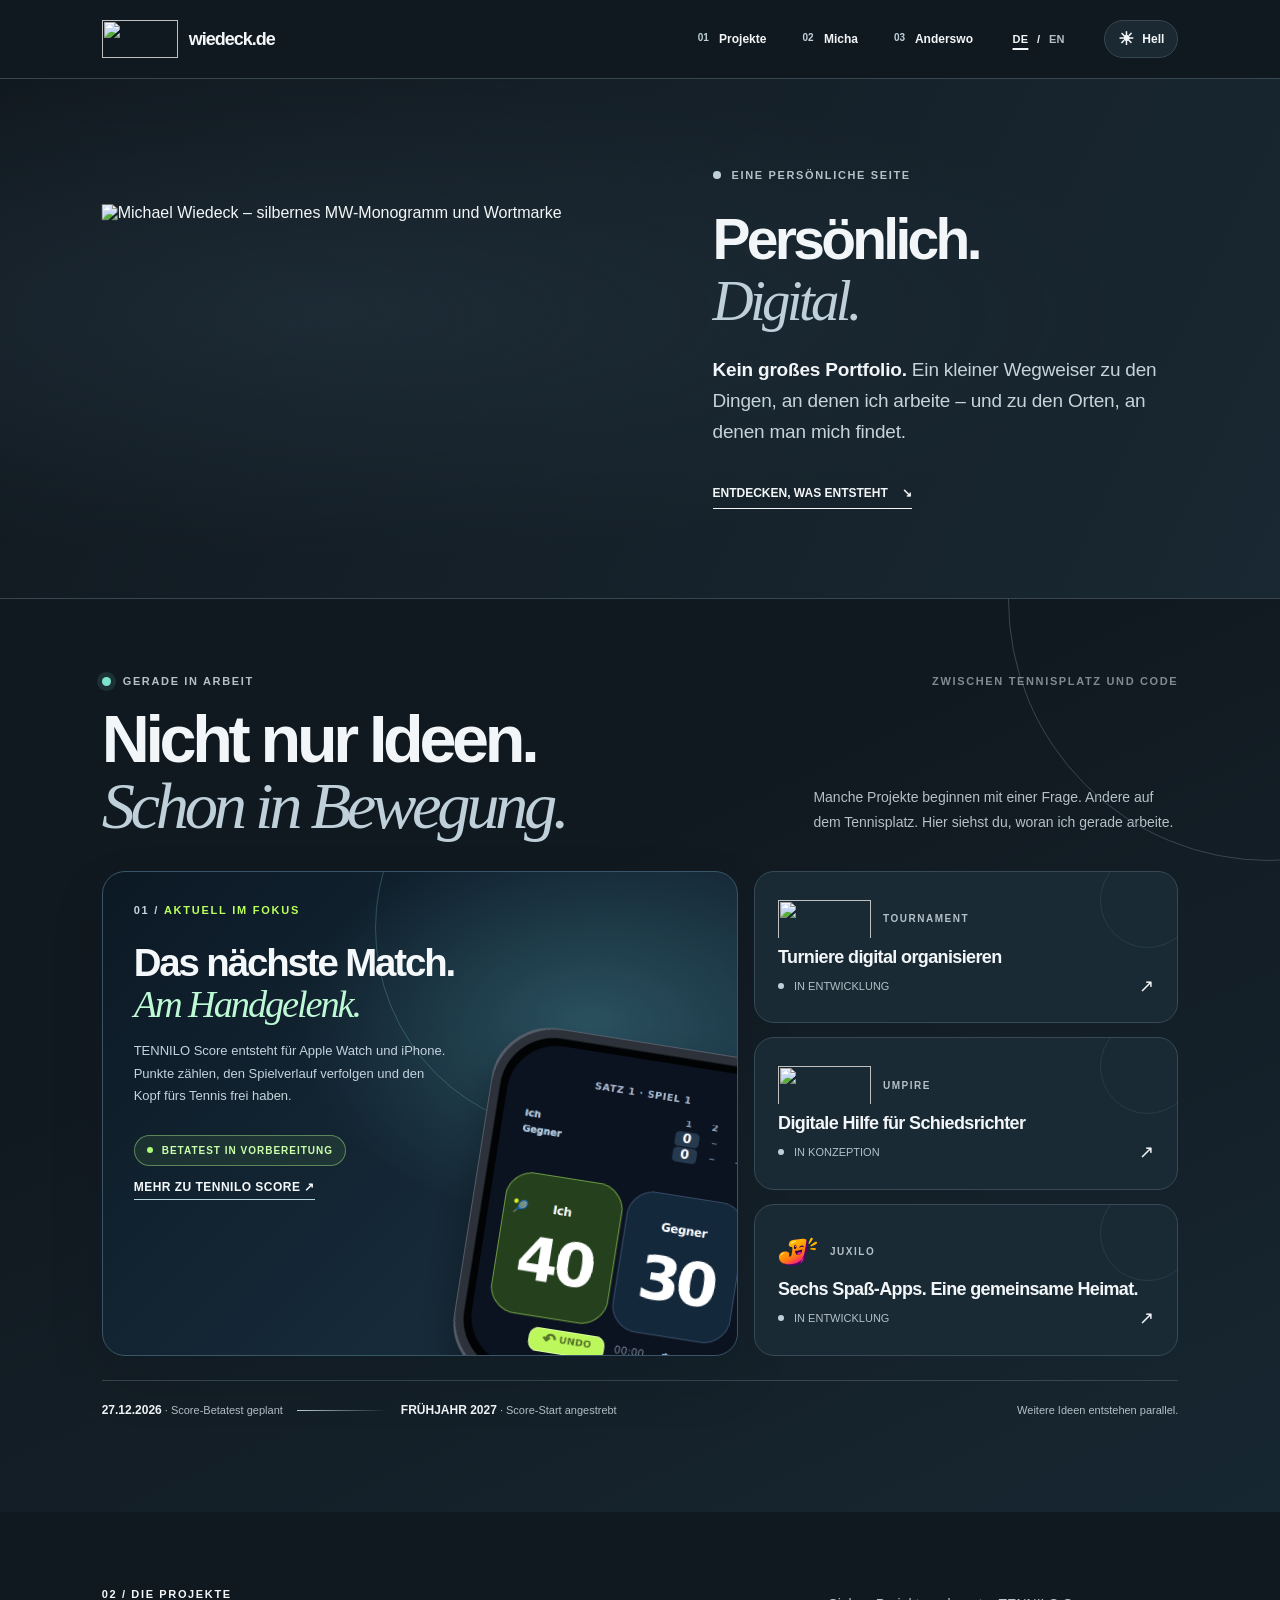
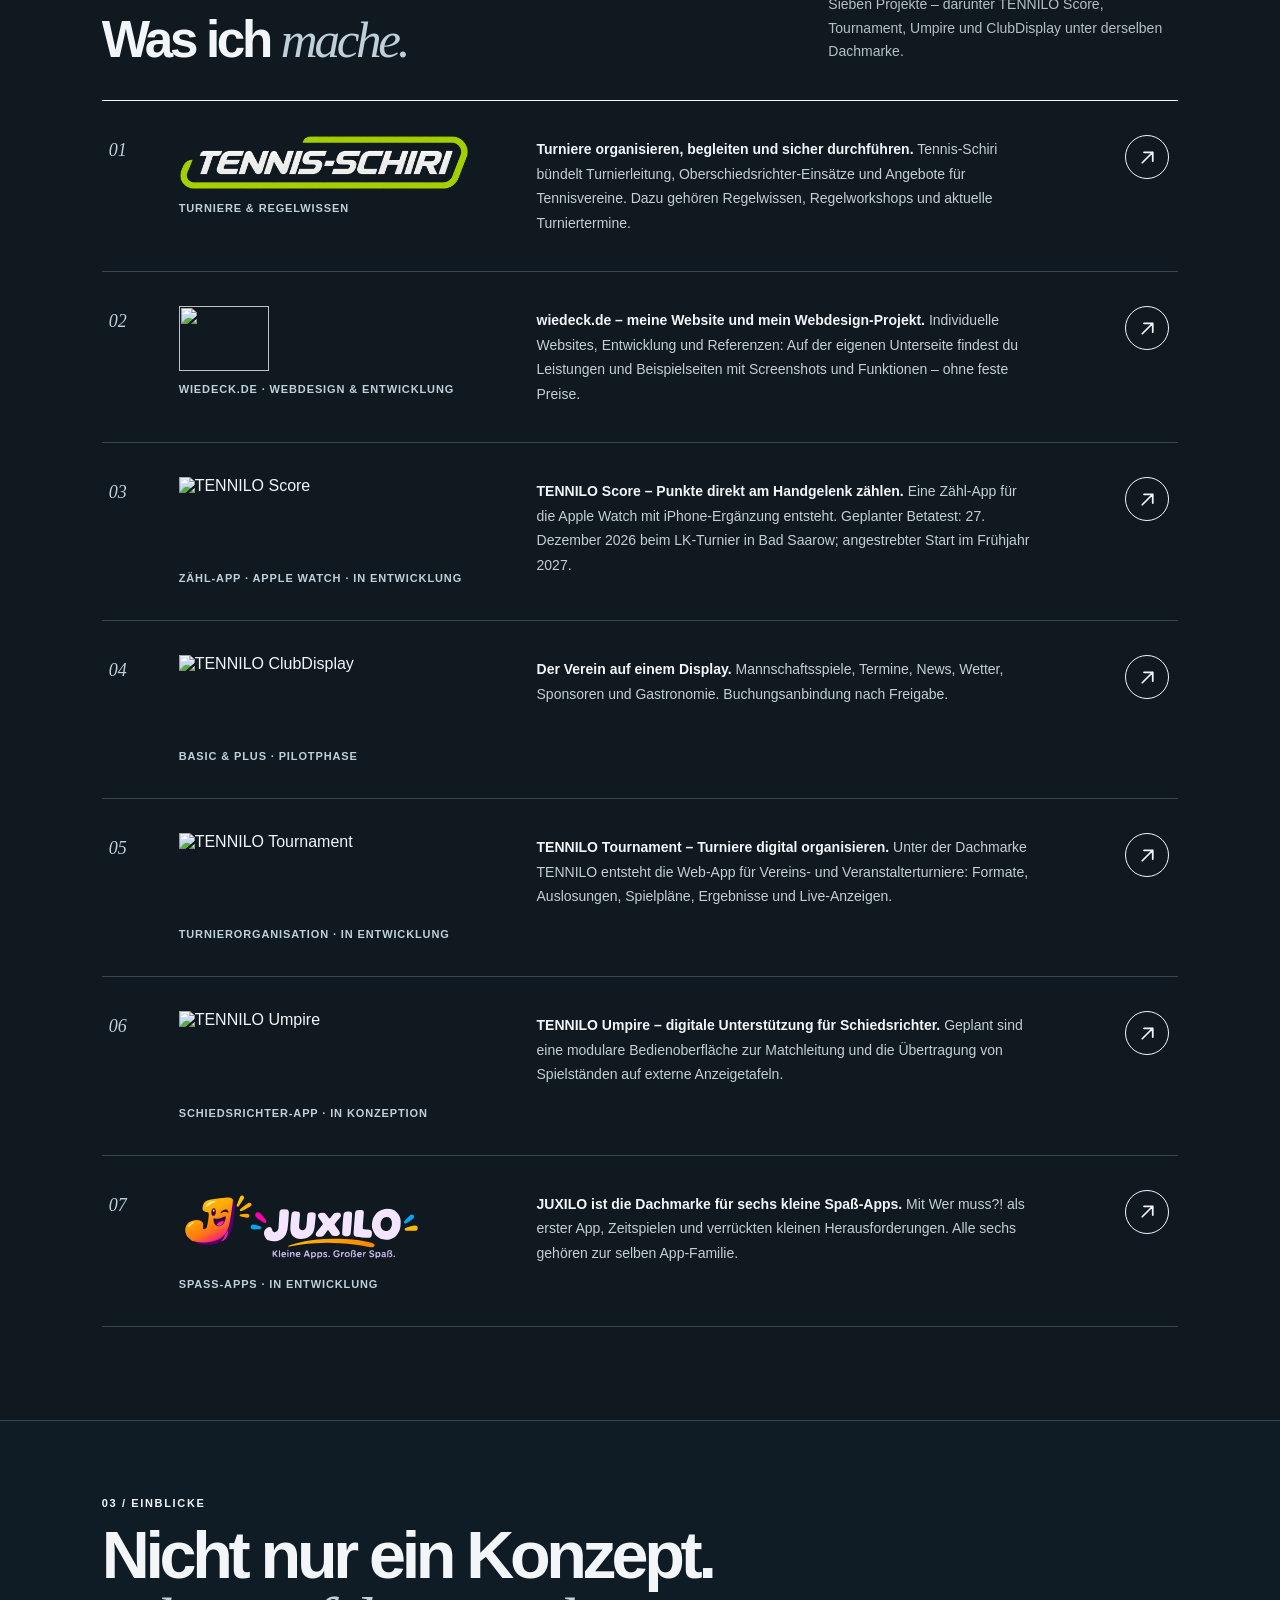
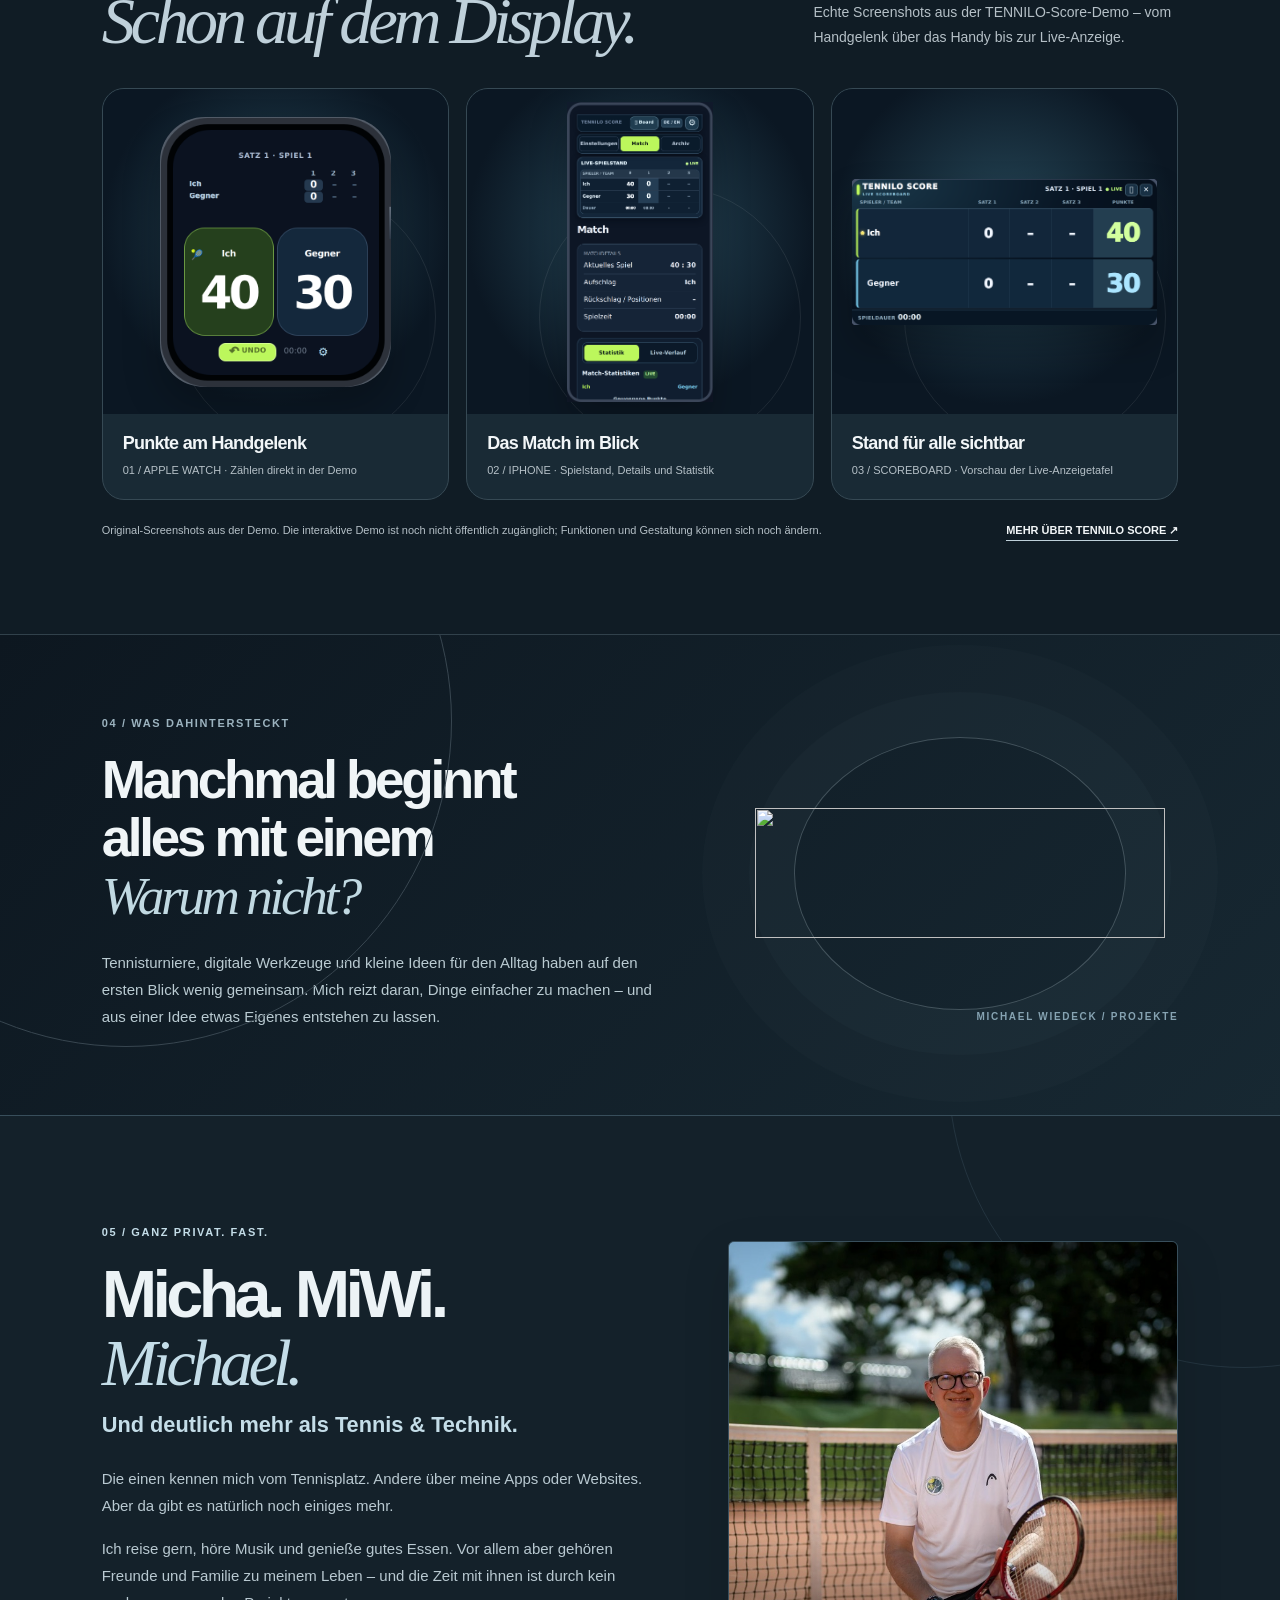
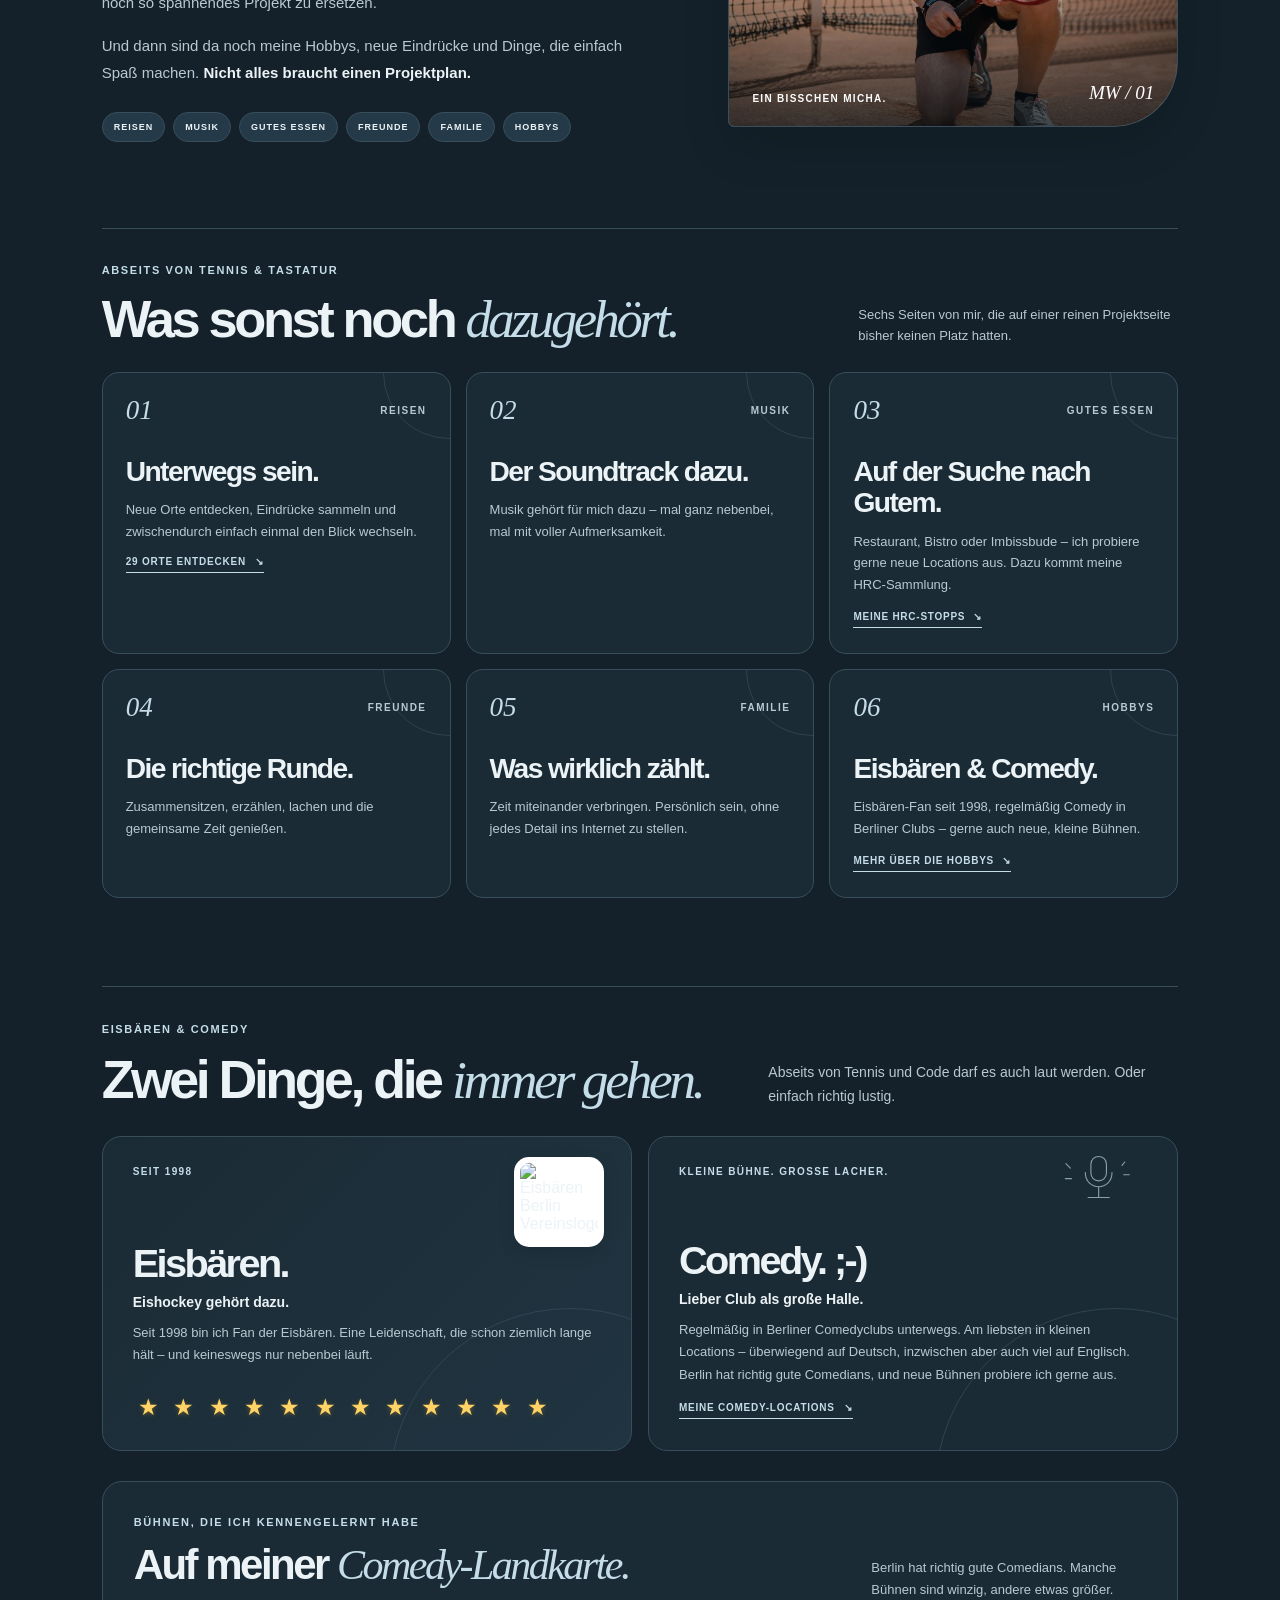
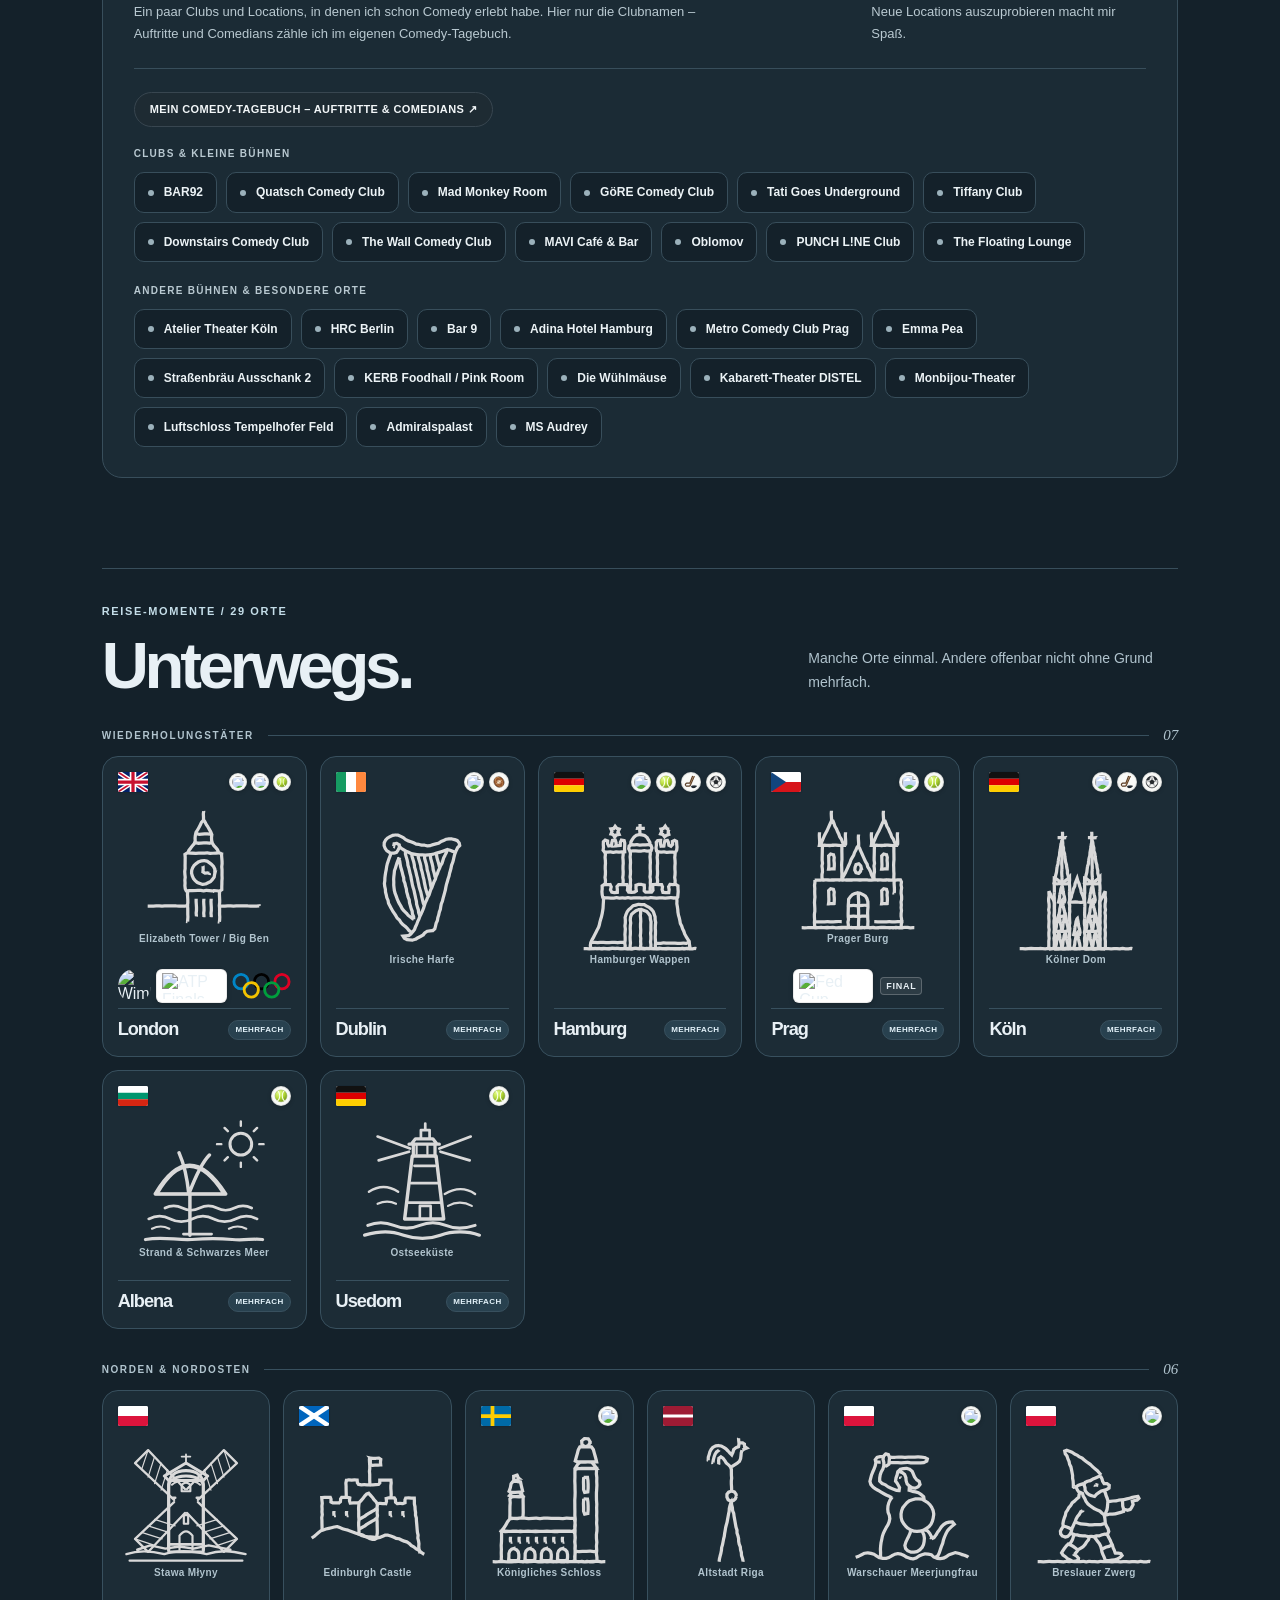
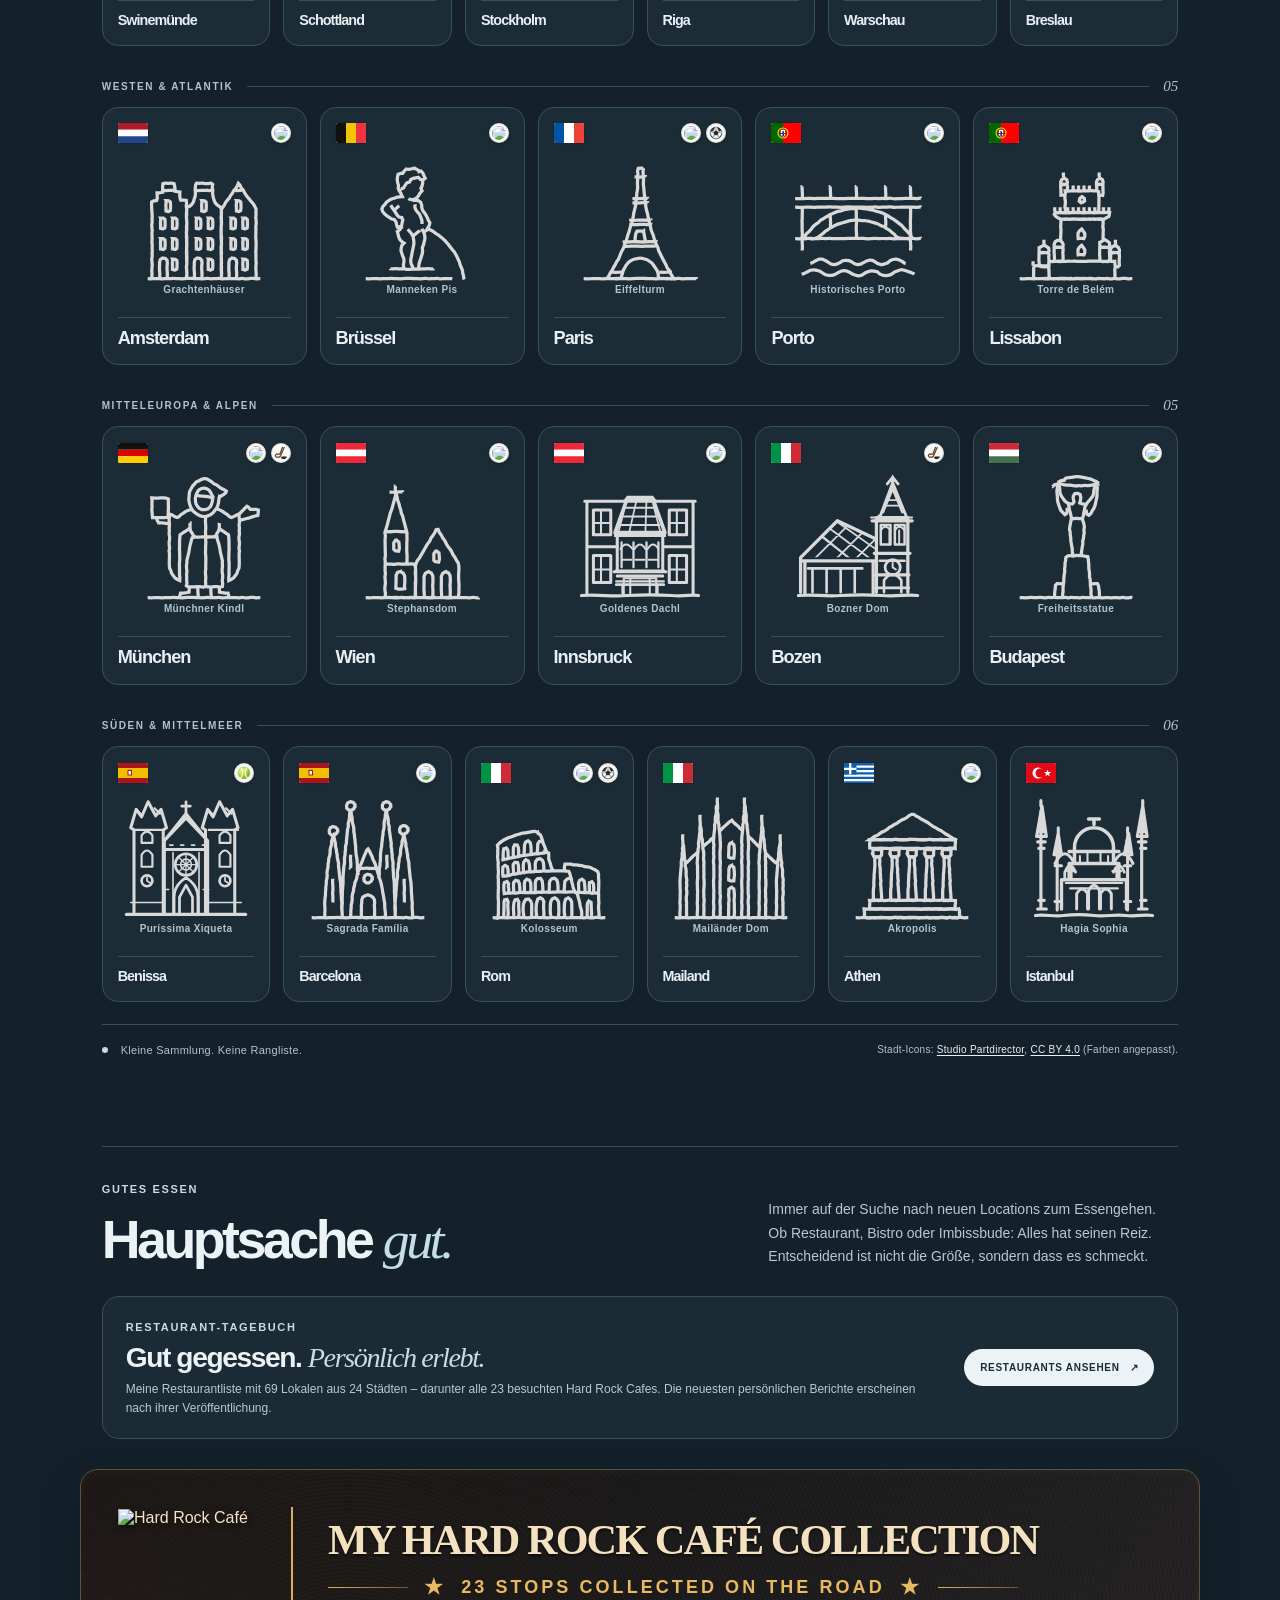
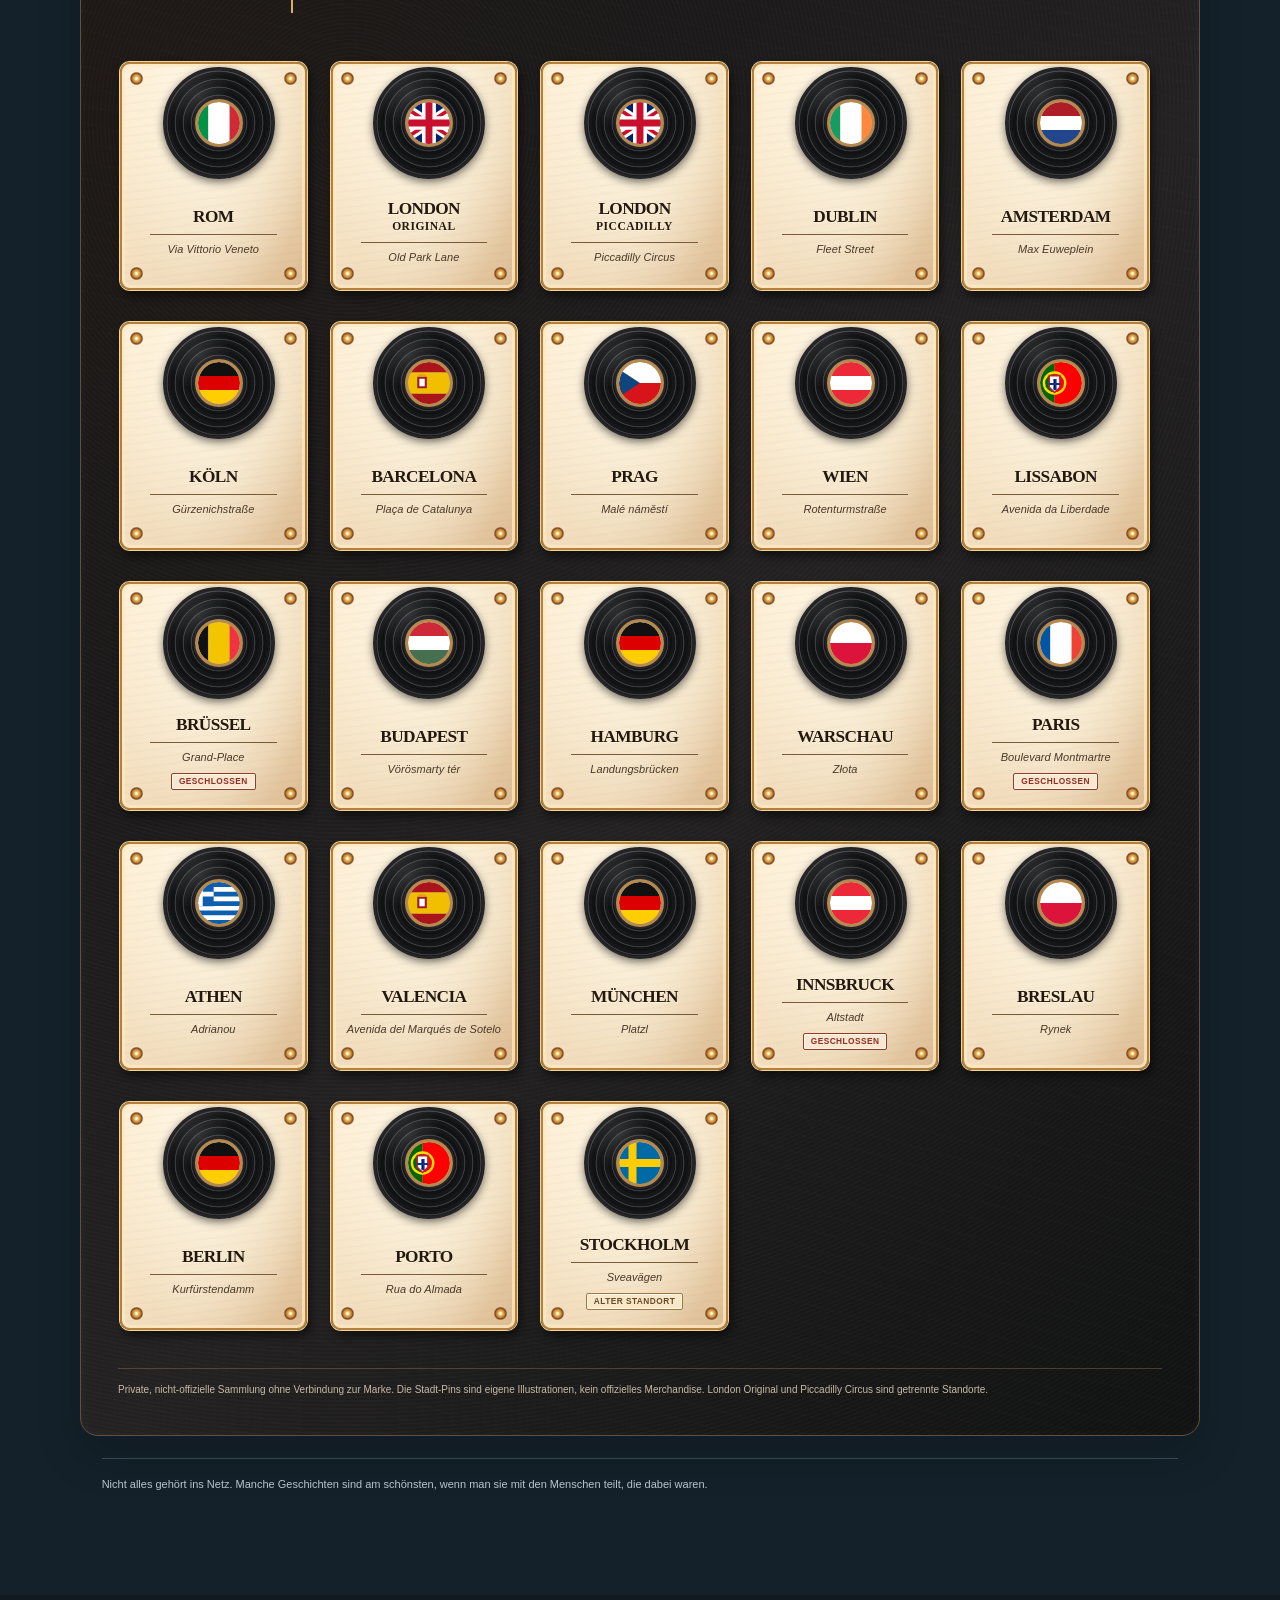
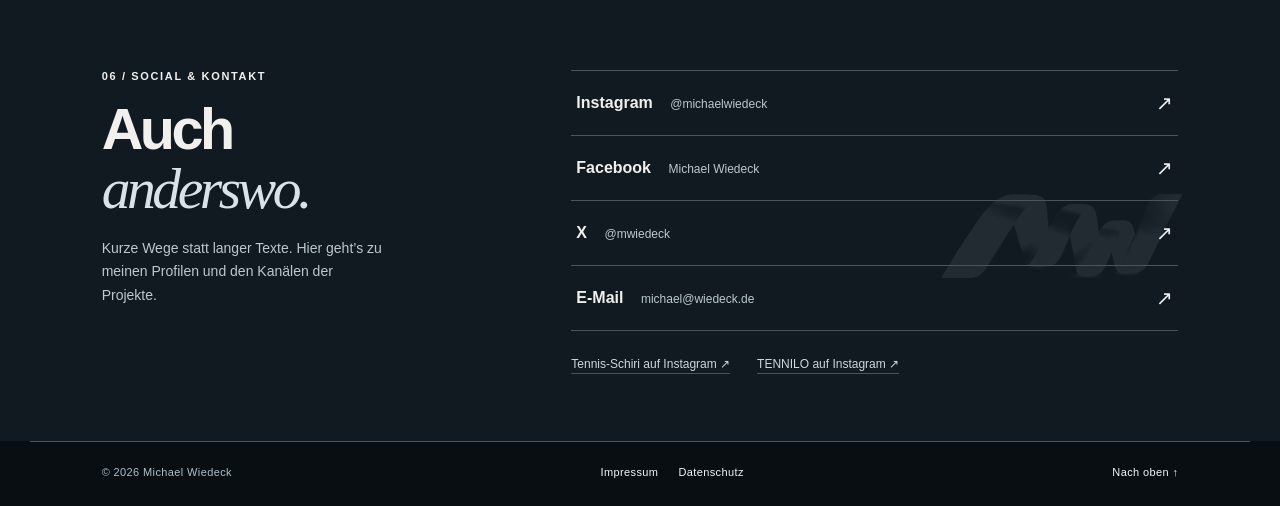
==== commit e18e3ccc: "Einheitliche TENNILO-Produktlogos aus der offiziellen tennilo.de-Uebersicht fuer wiedeck.de (DE/EN)" ====
--- a/public/index.html
+++ b/public/index.html
@@ -98,19 +98,15 @@
 .project-logo{display:block;max-width:100%;height:auto;object-fit:contain;object-position:left center}
 .project-logo--ts{width:290px}
 .project-logo--tennilo{width:290px}
-.project-logo--score{width:290px;border-radius:7px}
-.project-logo--umpire{width:290px}
-/* ClubDisplay uses a near-white brand logo: show it on a brand-navy plate
-   only in light mode, preserving the original transparent artwork. */
-.project-logo--clubdisplay{box-sizing:border-box;background:#102735;border:1px solid #25485a;border-radius:12px;padding:10px 12px}
-html[data-theme="dark"] .project-logo--clubdisplay{background:transparent;border-color:transparent}
-.index-arrow svg{width:21px;height:21px;display:block;flex:none;stroke:currentColor}
+/* All TENNILO marks come from the same four approved, alpha-cutout product
+   plates on tennilo.de. Identical proportions in light and dark mode. */
+.project-logo--tennilo-badge{width:290px;max-width:100%;height:auto;max-height:104px;aspect-ratio:1361/390;object-fit:contain;object-position:left center;border:0!important;border-radius:0!important;padding:0!important;background:transparent!important;box-shadow:none!important;filter:none!important}
+.index-arrow svg{width:21px;height:21px;display:block;flex:none;stroke:currentColor;pointer-events:none}
 
 .logo-mode-dark{display:none}
 html[data-theme="dark"] .logo-mode-light{display:none}
 html[data-theme="dark"] .logo-mode-dark{display:block}
 html[data-theme="dark"] .project-logo--tennilo{filter:none;background:transparent;padding:0}
-html[data-theme="dark"] .project-logo--score{filter:none;background:transparent;padding:0}
 html[data-theme="dark"] .project-logo--ts{background:transparent;padding:0}
 html[data-theme="dark"] .project-logo--wm{box-shadow:0 0 0 1px #cbb9f5,0 0 22px rgba(170,114,255,.33);border-radius:13px}
 .project-wm-heading{display:flex;align-items:center;gap:12px;min-height:64px;max-width:100%}
@@ -231,8 +227,8 @@
         <div class="pulse-feature-watch"><img src="media/score-demo-watch-cutout.svg" alt="" width="576" height="674" loading="lazy" decoding="async"></div>
       </a>
       <div class="pulse-minis">
-        <a class="pulse-mini" href="https://tennilo.de/#projekte" target="_blank" rel="noopener noreferrer"><div class="pulse-mini-top"><img src="logos/tennilo-tournament-transparent.png" alt="" width="1361" height="390" loading="lazy"><span class="mini">TOURNAMENT</span></div><strong>Turniere digital organisieren</strong><span class="pulse-mini-bottom">IN ENTWICKLUNG<span aria-hidden="true">↗</span></span></a>
-        <a class="pulse-mini" href="https://tennilo.de/#projekte" target="_blank" rel="noopener noreferrer"><div class="pulse-mini-top"><img src="logos/tennilo-umpire.png" alt="" width="4096" height="1360" loading="lazy"><span class="mini">UMPIRE</span></div><strong>Digitale Hilfe für Schiedsrichter</strong><span class="pulse-mini-bottom">IN KONZEPTION<span aria-hidden="true">↗</span></span></a>
+        <a class="pulse-mini" href="https://tennilo.de/#projekte" target="_blank" rel="noopener noreferrer"><div class="pulse-mini-top"><img src="logos/tn-overview-tournament.png?v=20261126-tennilo-unified01" alt="" width="1361" height="390" loading="lazy" decoding="async"><span class="mini">TOURNAMENT</span></div><strong>Turniere digital organisieren</strong><span class="pulse-mini-bottom">IN ENTWICKLUNG<span aria-hidden="true">↗</span></span></a>
+        <a class="pulse-mini" href="https://tennilo.de/#projekte" target="_blank" rel="noopener noreferrer"><div class="pulse-mini-top"><img src="logos/tn-overview-umpire.png?v=20261126-tennilo-unified01" alt="" width="1361" height="390" loading="lazy" decoding="async"><span class="mini">UMPIRE</span></div><strong>Digitale Hilfe für Schiedsrichter</strong><span class="pulse-mini-bottom">IN KONZEPTION<span aria-hidden="true">↗</span></span></a>
         <a class="pulse-mini pulse-mini--juxilo" href="https://juxilo.de/" target="_blank" rel="noopener noreferrer"><div class="pulse-mini-top"><img class="pulse-mini-app pulse-mini-juxilo-icon" src="logos/juxilo-jx04-icon.svg" alt="" width="96" height="96" loading="lazy" decoding="async"><span class="mini">JUXILO</span></div><strong>Sechs Spaß-Apps. Eine gemeinsame Heimat.</strong><span class="pulse-mini-bottom">IN ENTWICKLUNG<span aria-hidden="true">↗</span></span></a>
       </div>
     </div>
@@ -255,20 +251,20 @@
       </a>
       <a class="index-row" href="https://tennilo.de/#score" target="_blank" rel="noopener noreferrer" aria-label="TENNILO Score – TENNILO-Website in neuem Tab öffnen">
         <span class="index-number">03</span>
-        <span class="index-heading"><img class="project-logo project-logo--score logo-mode-light" src="logos/tennilo-score-transparent.png" alt="TENNILO Score" width="863" height="121" loading="lazy" decoding="async"><img class="project-logo project-logo--score logo-mode-dark" src="logos/tennilo-score-dark-original.png" alt="TENNILO Score" width="863" height="121" loading="lazy" decoding="async"><span class="index-category">Zähl-App · Apple Watch · In Entwicklung</span></span>
+        <span class="index-heading"><img class="project-logo project-logo--tennilo project-logo--tennilo-badge" src="logos/tn-overview-score.png?v=20261126-tennilo-unified01" alt="TENNILO Score" width="1361" height="390" loading="lazy" decoding="async"><span class="index-category">Zähl-App · Apple Watch · In Entwicklung</span></span>
         <span class="index-description"><strong>TENNILO Score – Punkte direkt am Handgelenk zählen.</strong> Eine Zähl-App für die Apple Watch mit iPhone-Ergänzung entsteht. Geplanter Betatest: 27. Dezember 2026 beim LK-Turnier in Bad Saarow; angestrebter Start im Frühjahr 2027.</span>
         <span class="index-arrow" aria-hidden="true"><svg xmlns="http://www.w3.org/2000/svg" viewBox="0 0 24 24" width="21" height="21" aria-hidden="true" focusable="false" fill="none" stroke="currentColor" stroke-width="2" stroke-linecap="round" stroke-linejoin="round"><path d="M6 18 18 6M8 6h10v10"/></svg></span>
       </a>
-      <a class="index-row" href="https://tennilo.de/clubdisplay/" target="_blank" rel="noopener noreferrer"><span class="index-number">04</span><span class="index-heading"><img class="project-logo project-logo--tennilo project-logo--clubdisplay" src="logos/tennilo-clubdisplay.png" alt="TENNILO ClubDisplay" loading="lazy" decoding="async" style="width:290px;max-width:100%;max-height:130px;object-fit:contain;object-position:left center"><span class="index-category">BASIC &amp; PLUS · Pilotphase</span></span><span class="index-description"><strong>Der Verein auf einem Display.</strong> Mannschaftsspiele, Termine, News, Wetter, Sponsoren und Gastronomie. Buchungsanbindung nach Freigabe.</span><span class="index-arrow" aria-hidden="true"><svg xmlns="http://www.w3.org/2000/svg" viewBox="0 0 24 24" width="21" height="21" aria-hidden="true" focusable="false" fill="none" stroke="currentColor" stroke-width="2" stroke-linecap="round" stroke-linejoin="round"><path d="M6 18 18 6M8 6h10v10"/></svg></span></a>
+      <a class="index-row" href="https://tennilo.de/clubdisplay/" target="_blank" rel="noopener noreferrer"><span class="index-number">04</span><span class="index-heading"><img class="project-logo project-logo--tennilo project-logo--tennilo-badge" src="logos/tn-overview-clubdisplay.png?v=20261126-tennilo-unified01" alt="TENNILO ClubDisplay" width="1361" height="390" loading="lazy" decoding="async"><span class="index-category">BASIC &amp; PLUS · Pilotphase</span></span><span class="index-description"><strong>Der Verein auf einem Display.</strong> Mannschaftsspiele, Termine, News, Wetter, Sponsoren und Gastronomie. Buchungsanbindung nach Freigabe.</span><span class="index-arrow" aria-hidden="true"><svg xmlns="http://www.w3.org/2000/svg" viewBox="0 0 24 24" width="21" height="21" aria-hidden="true" focusable="false" fill="none" stroke="currentColor" stroke-width="2" stroke-linecap="round" stroke-linejoin="round"><path d="M6 18 18 6M8 6h10v10"/></svg></span></a>
       <a class="index-row" href="https://tennilo.de/#projekte" target="_blank" rel="noopener noreferrer" aria-label="TENNILO Tournament – Produktwebsite in neuem Tab öffnen">
         <span class="index-number">05</span>
-        <span class="index-heading"><img class="project-logo project-logo--tennilo" src="logos/tennilo-tournament-transparent.png?v=tt04-corrected-20261124" alt="TENNILO Tournament" width="1361" height="390" loading="lazy" decoding="async"><span class="index-category">Turnierorganisation · In Entwicklung</span></span>
+        <span class="index-heading"><img class="project-logo project-logo--tennilo project-logo--tennilo-badge" src="logos/tn-overview-tournament.png?v=20261126-tennilo-unified01" alt="TENNILO Tournament" width="1361" height="390" loading="lazy" decoding="async"><span class="index-category">Turnierorganisation · In Entwicklung</span></span>
         <span class="index-description"><strong>TENNILO Tournament – Turniere digital organisieren.</strong> Unter der Dachmarke TENNILO entsteht die Web-App für Vereins- und Veranstalterturniere: Formate, Auslosungen, Spielpläne, Ergebnisse und Live-Anzeigen.</span>
         <span class="index-arrow" aria-hidden="true"><svg xmlns="http://www.w3.org/2000/svg" viewBox="0 0 24 24" width="21" height="21" aria-hidden="true" focusable="false" fill="none" stroke="currentColor" stroke-width="2" stroke-linecap="round" stroke-linejoin="round"><path d="M6 18 18 6M8 6h10v10"/></svg></span>
       </a>
       <a class="index-row" href="https://tennilo.de/#projekte" target="_blank" rel="noopener noreferrer" aria-label="TENNILO Umpire – TENNILO-Website in neuem Tab öffnen">
         <span class="index-number">06</span>
-        <span class="index-heading"><img class="project-logo project-logo--umpire" src="logos/tennilo-umpire.png" alt="TENNILO Umpire" width="4096" height="1360" loading="lazy" decoding="async"><span class="index-category">Schiedsrichter-App · In Konzeption</span></span>
+        <span class="index-heading"><img class="project-logo project-logo--tennilo project-logo--tennilo-badge" src="logos/tn-overview-umpire.png?v=20261126-tennilo-unified01" alt="TENNILO Umpire" width="1361" height="390" loading="lazy" decoding="async"><span class="index-category">Schiedsrichter-App · In Konzeption</span></span>
         <span class="index-description"><strong>TENNILO Umpire – digitale Unterstützung für Schiedsrichter.</strong> Geplant sind eine modulare Bedienoberfläche zur Matchleitung und die Übertragung von Spielständen auf externe Anzeigetafeln.</span>
         <span class="index-arrow" aria-hidden="true"><svg xmlns="http://www.w3.org/2000/svg" viewBox="0 0 24 24" width="21" height="21" aria-hidden="true" focusable="false" fill="none" stroke="currentColor" stroke-width="2" stroke-linecap="round" stroke-linejoin="round"><path d="M6 18 18 6M8 6h10v10"/></svg></span>
       </a>
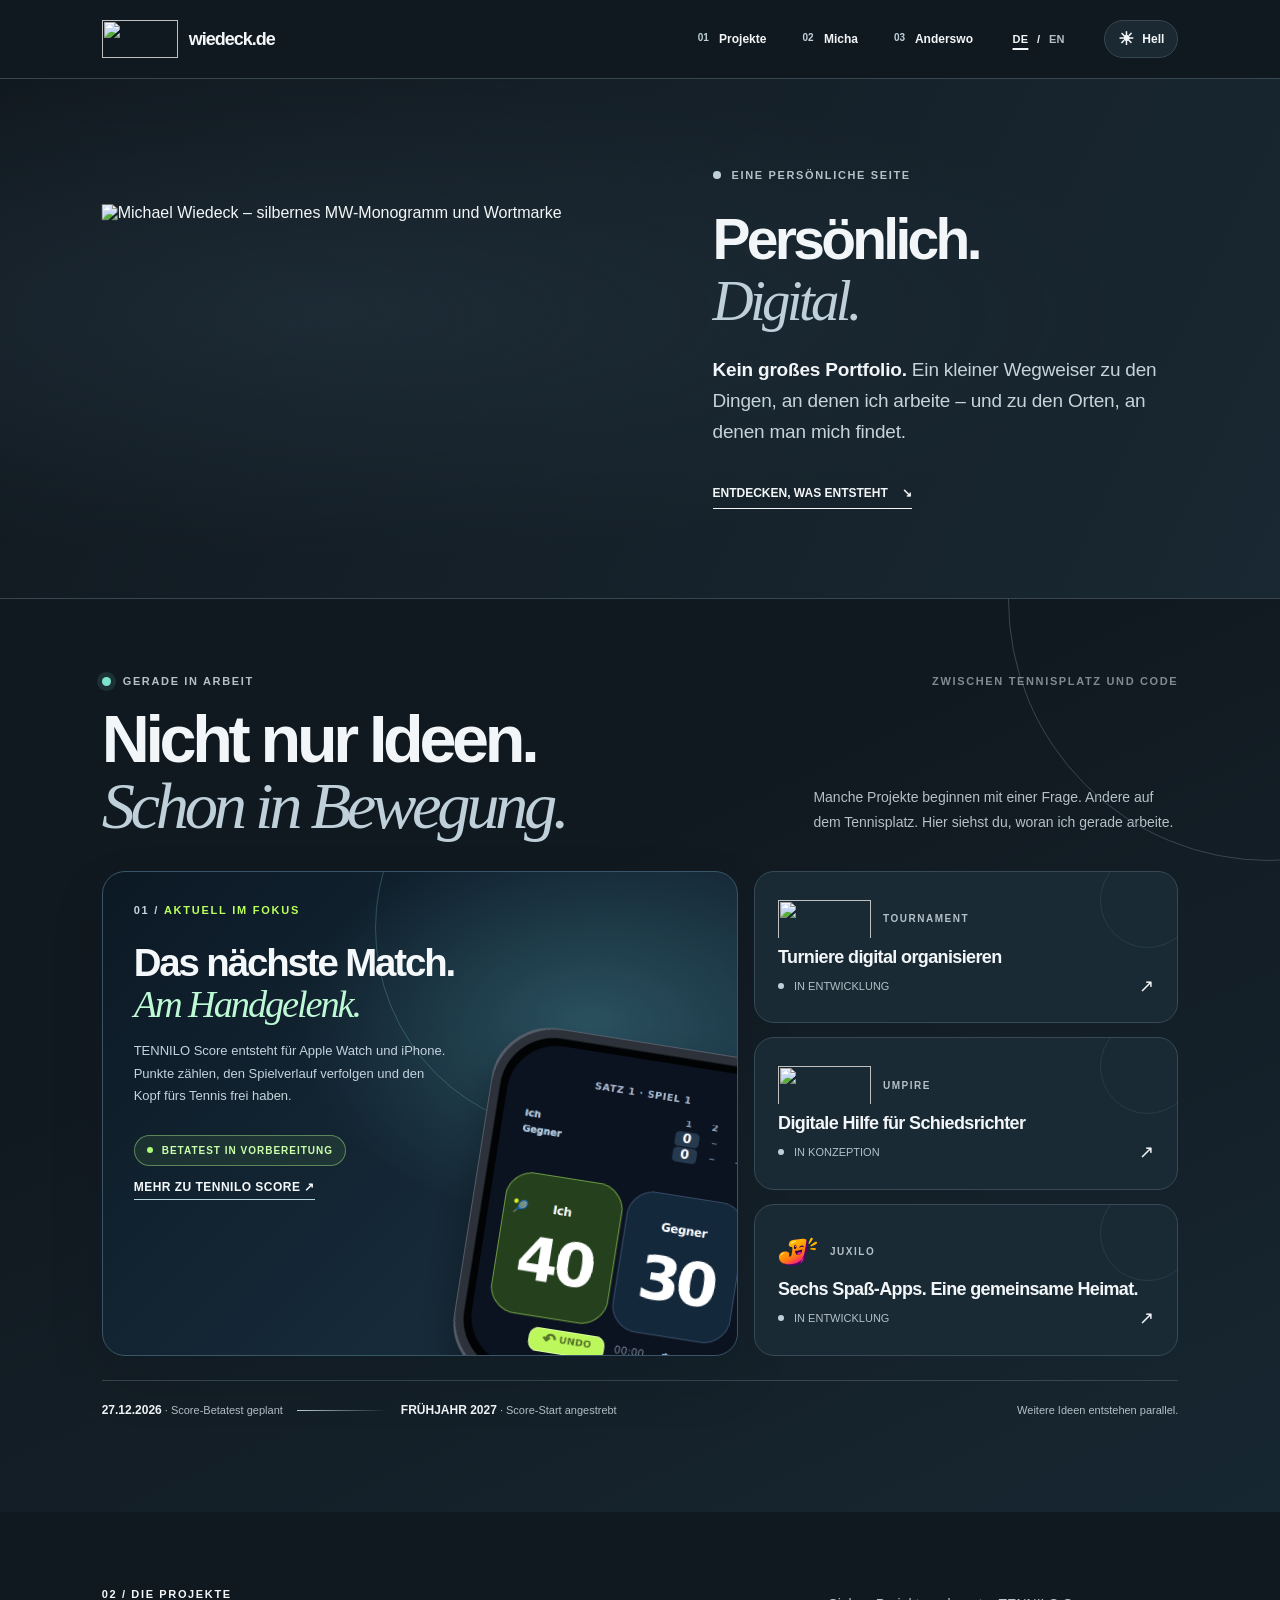
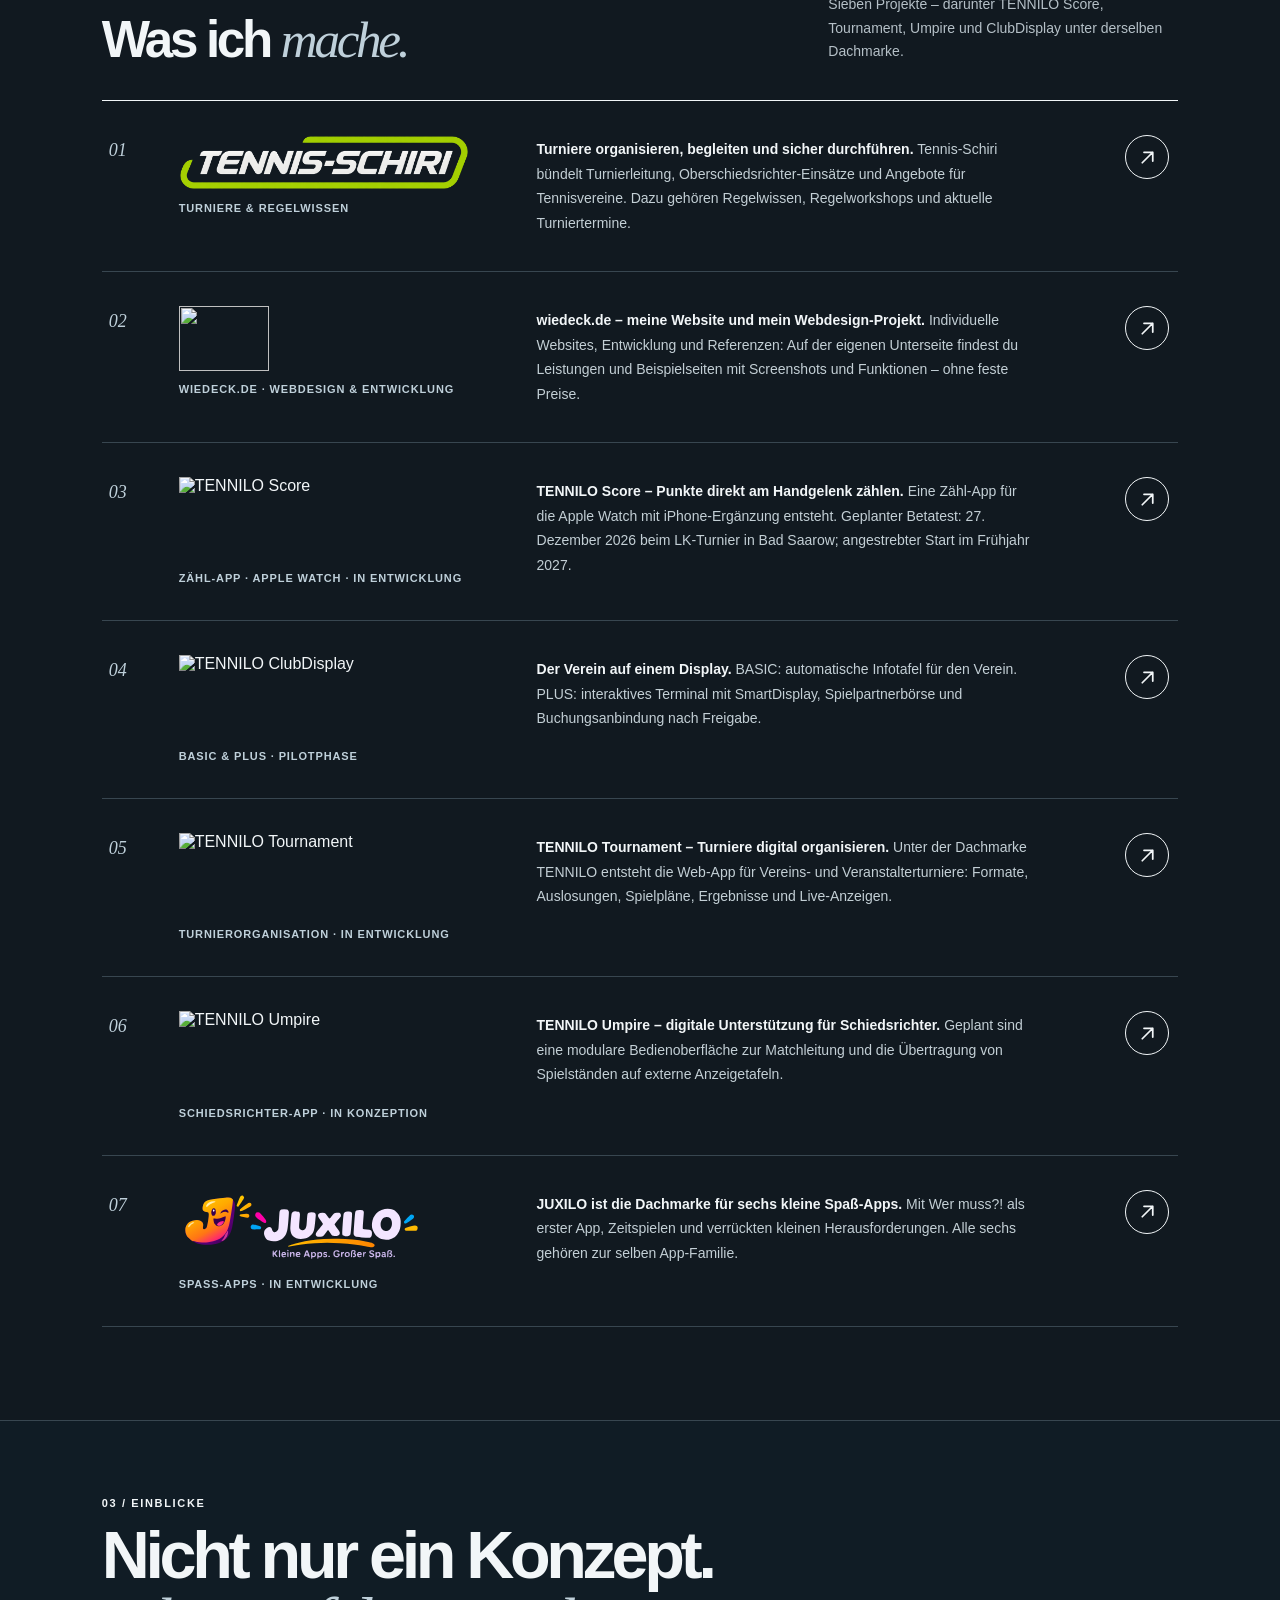
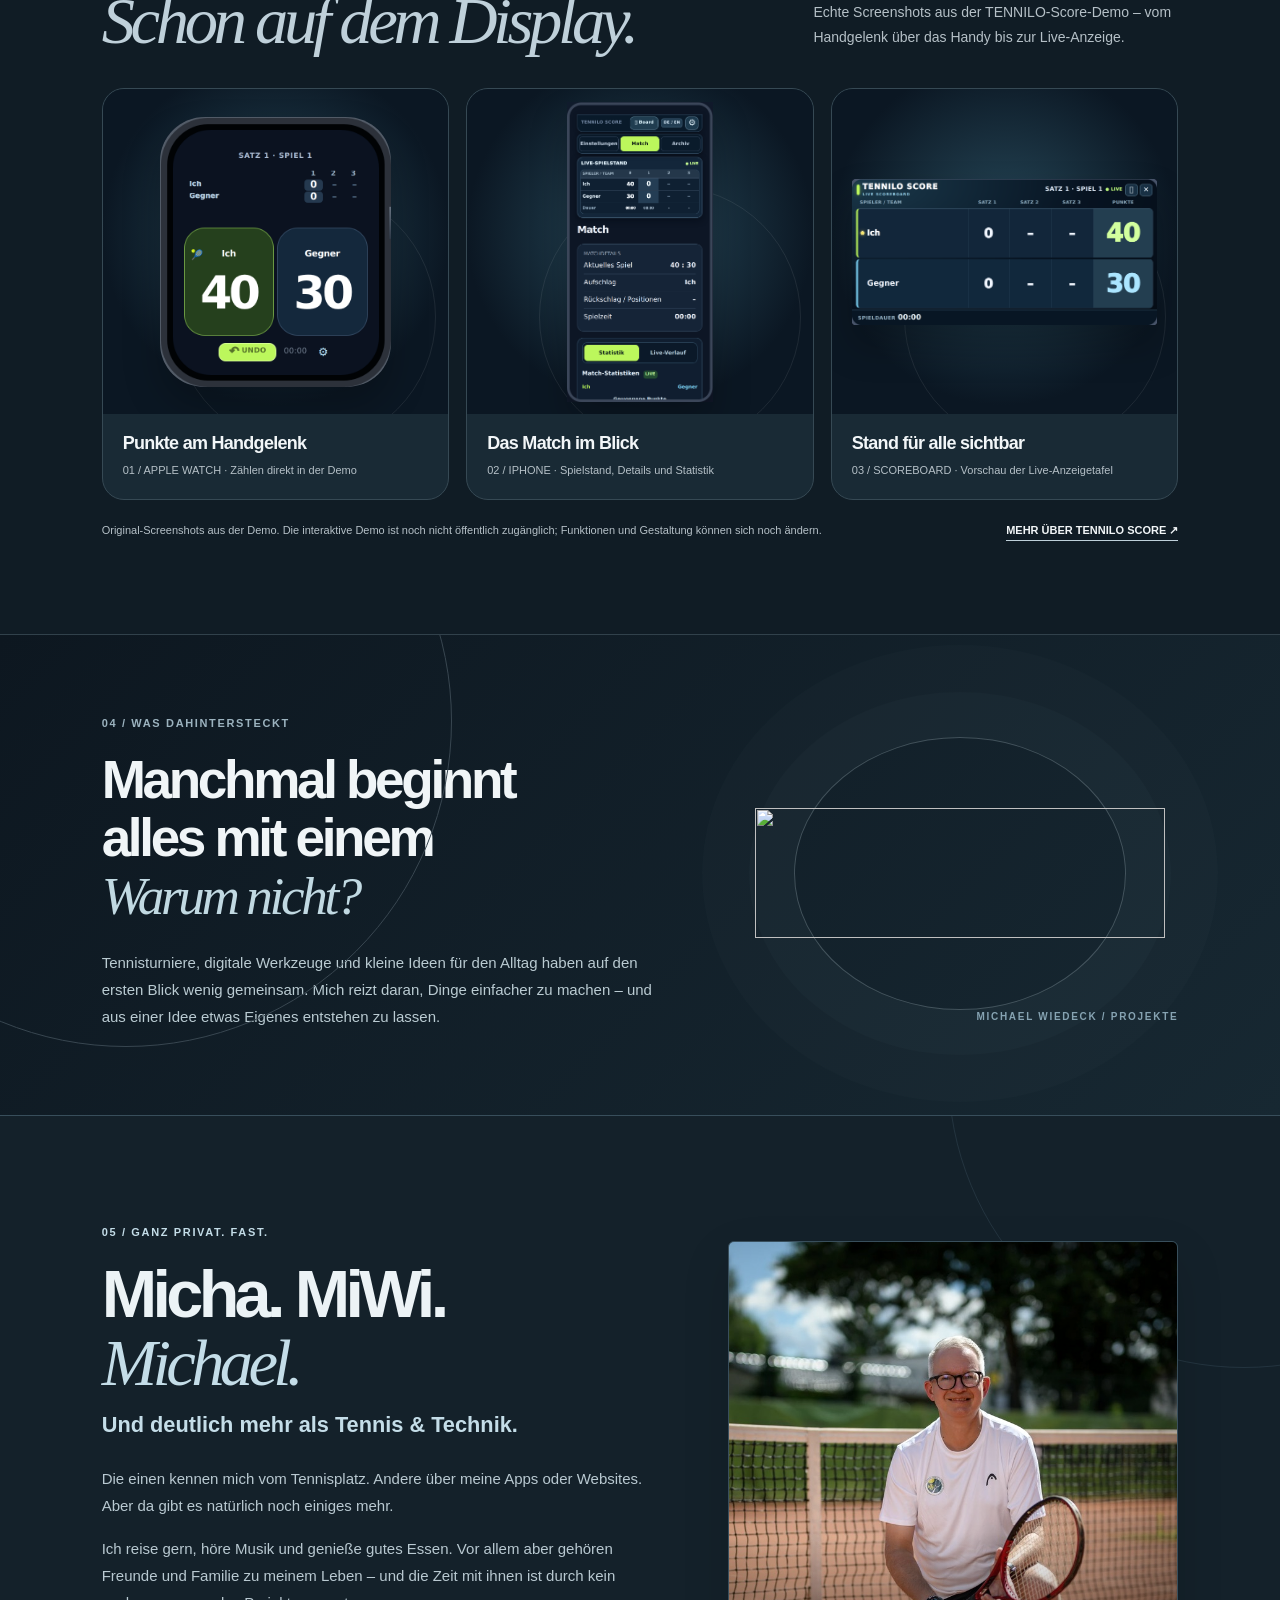
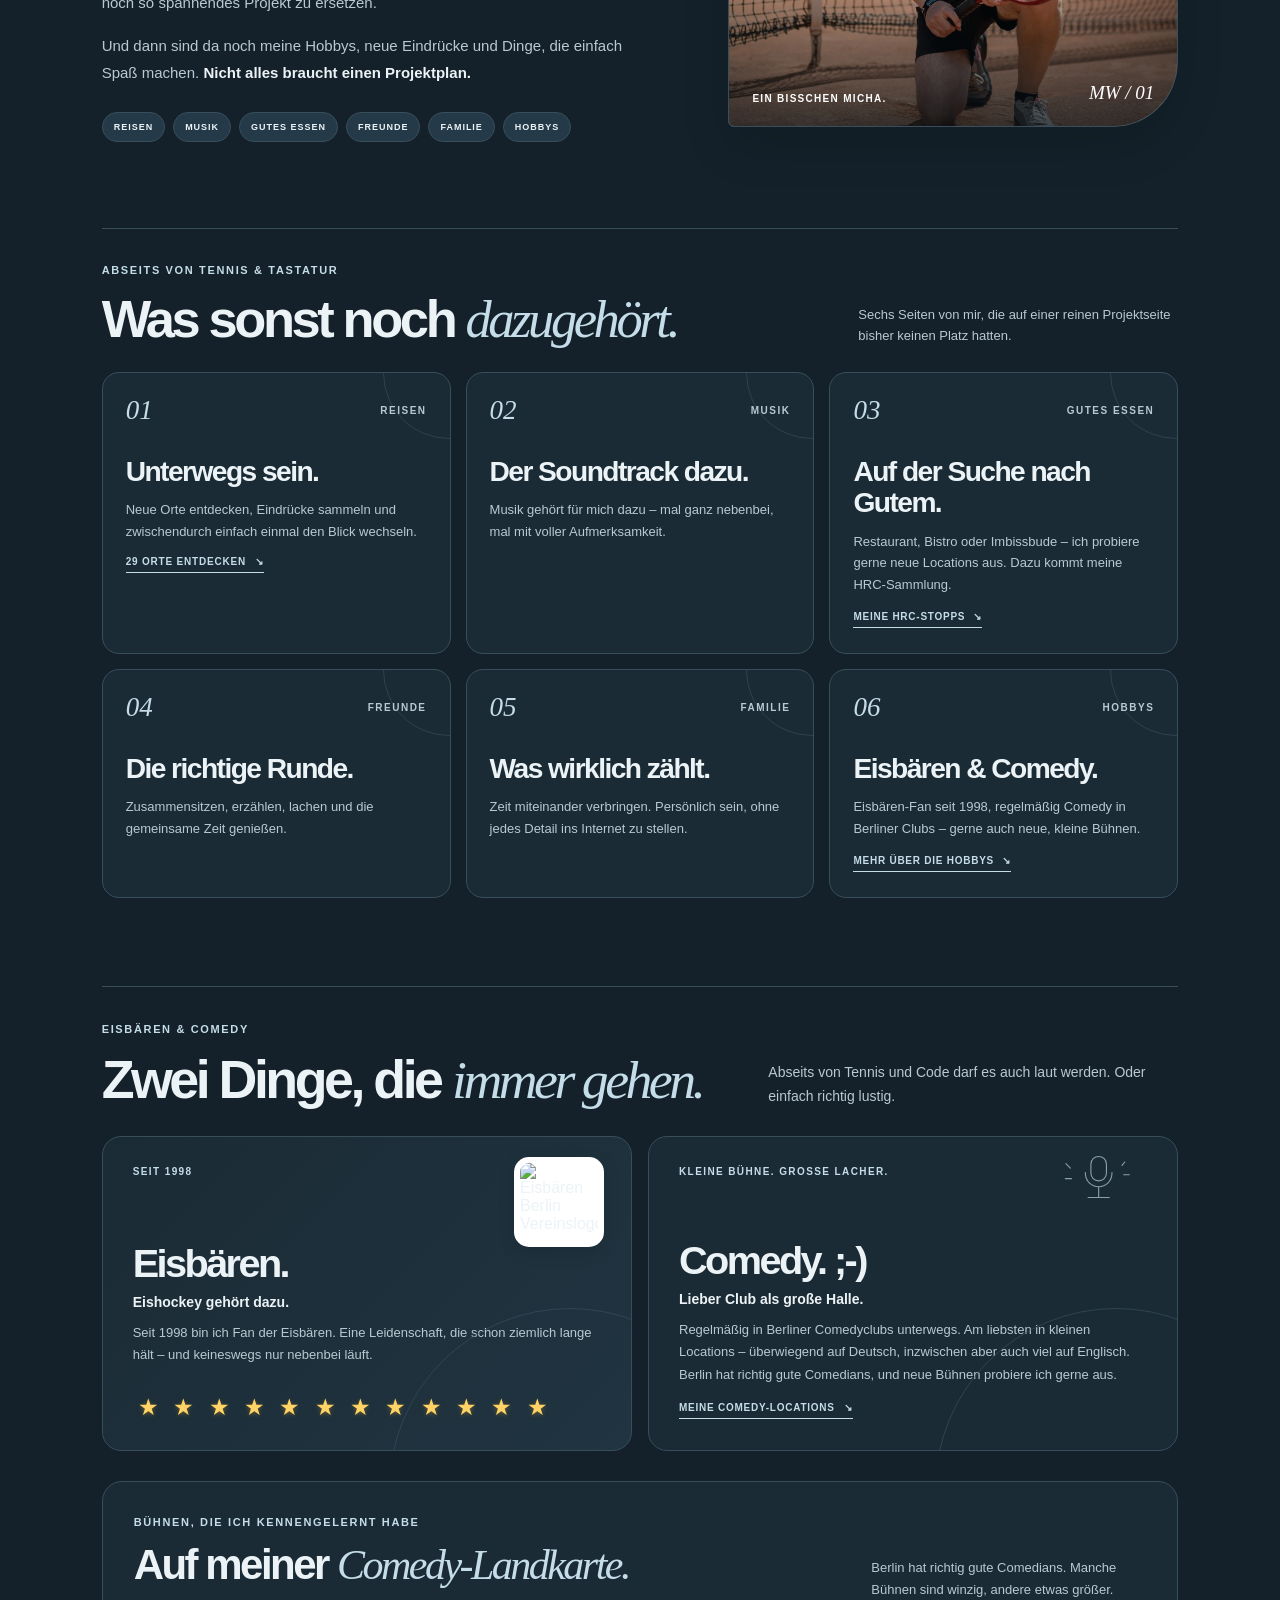
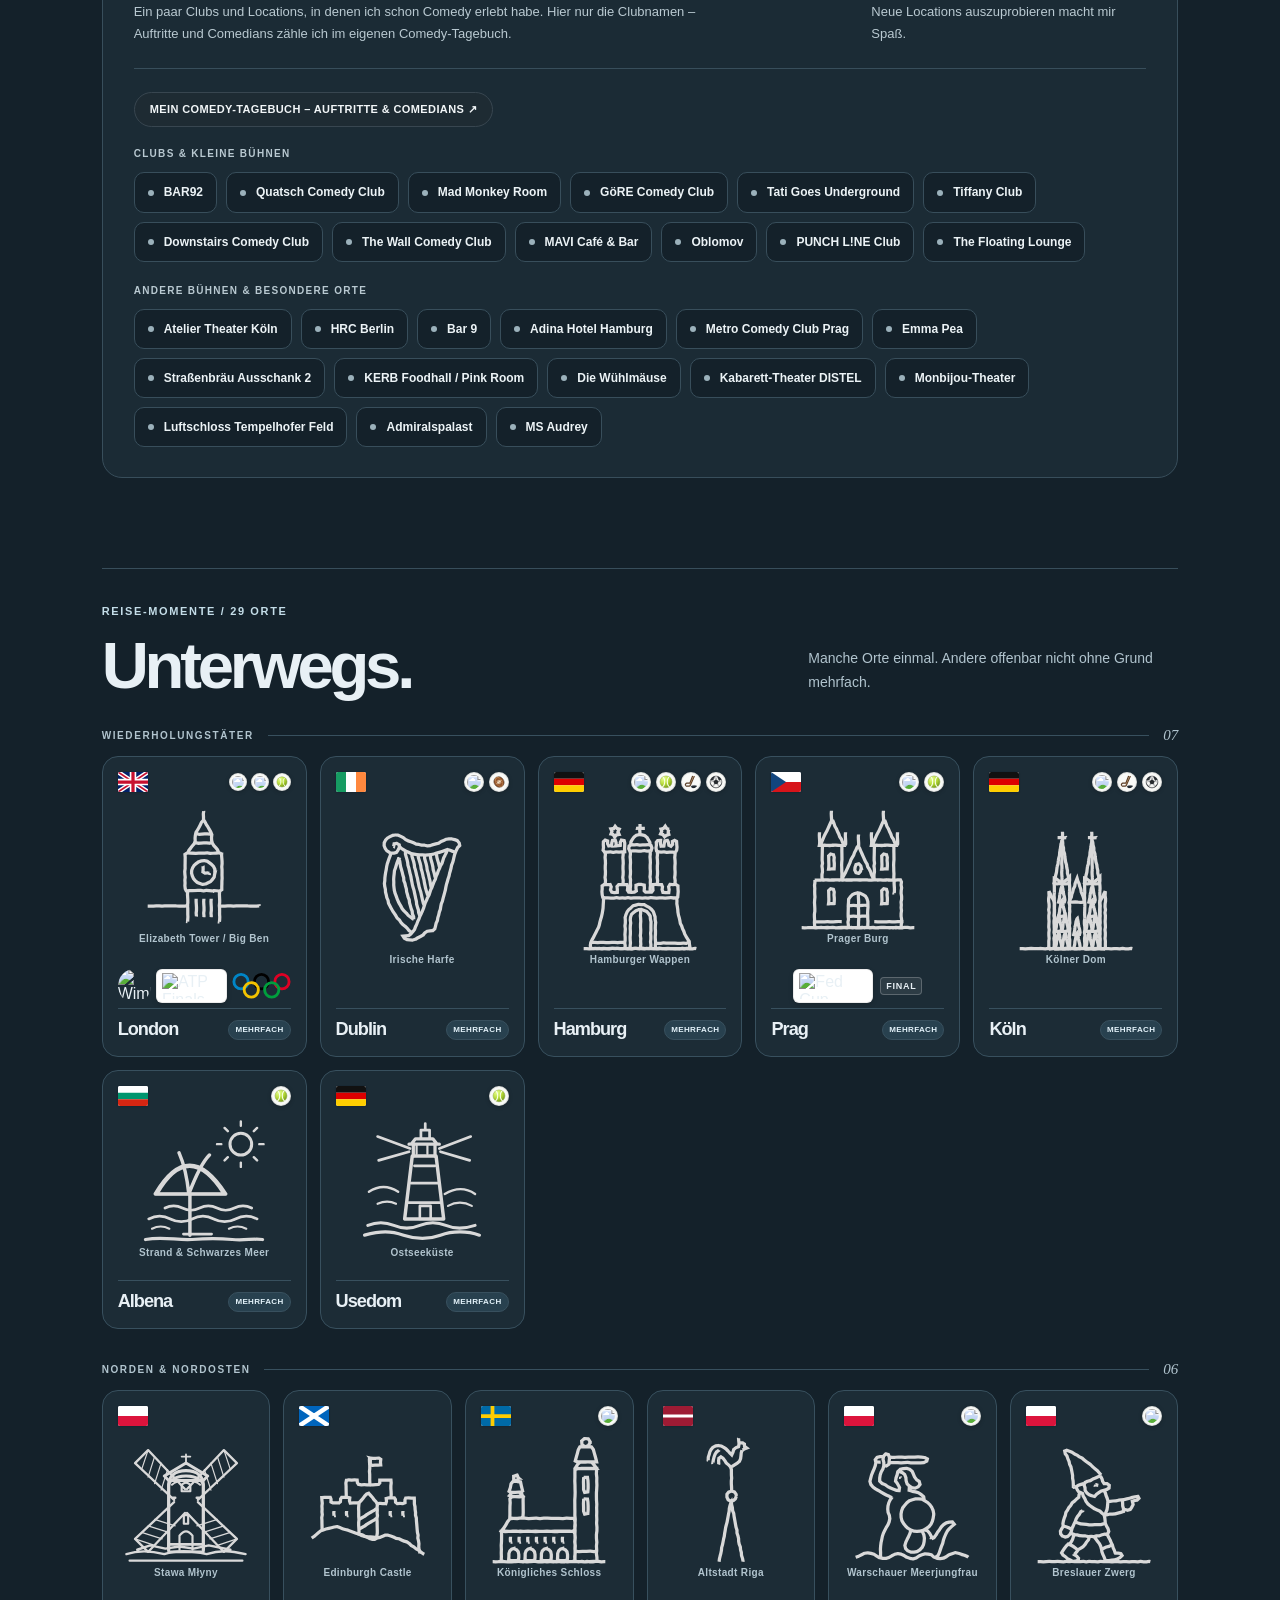
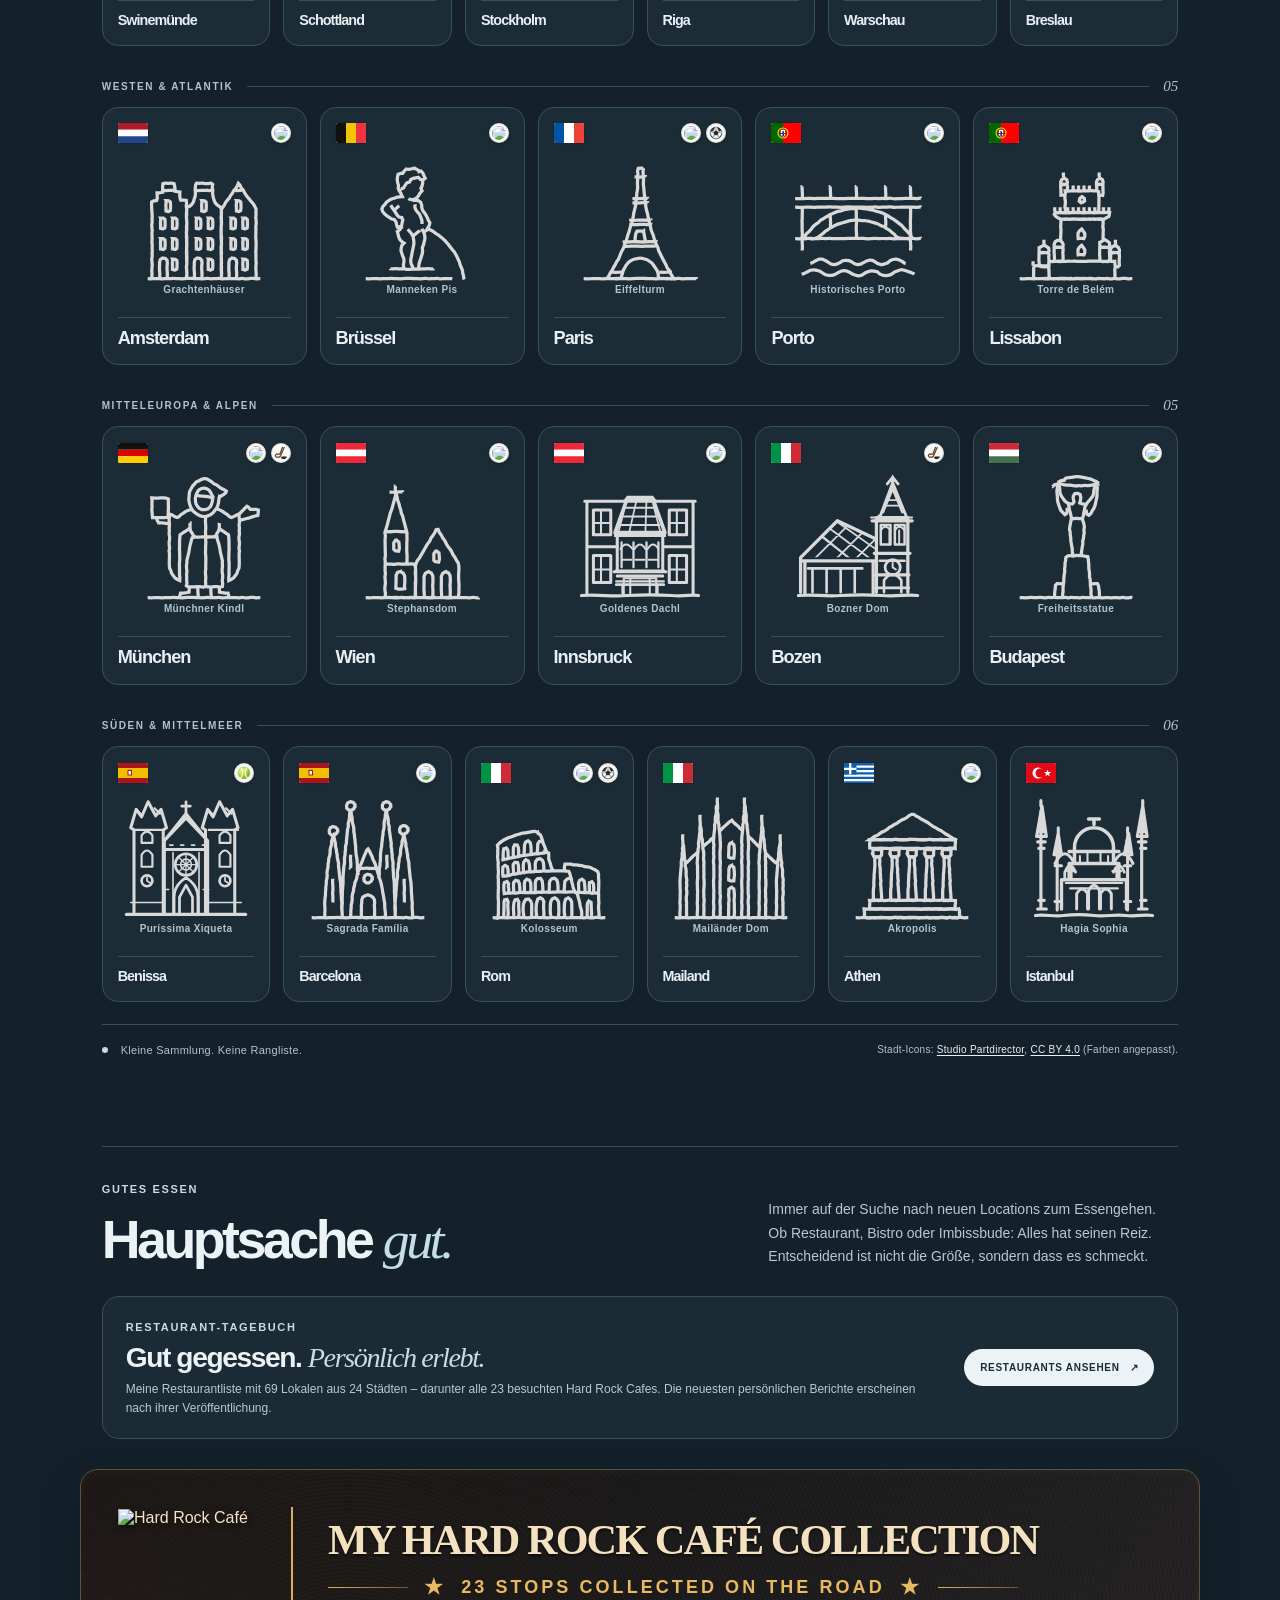
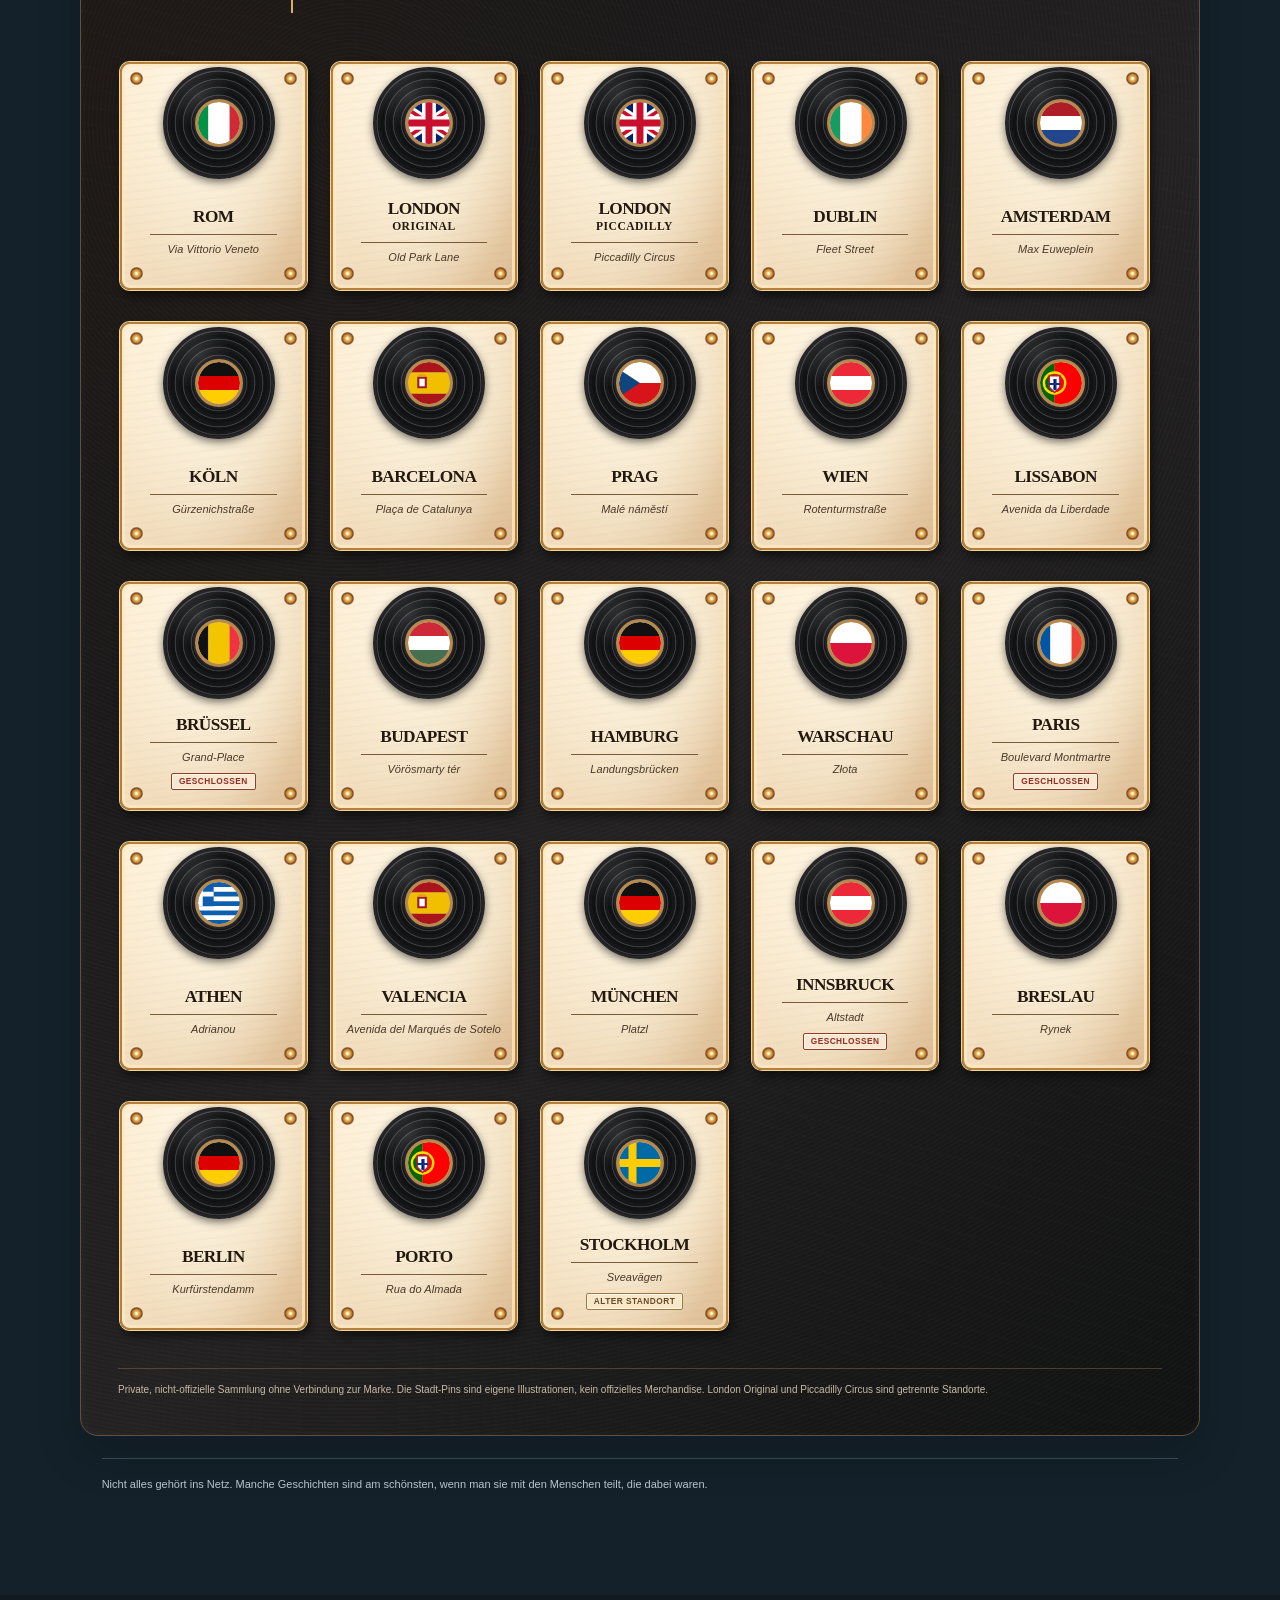
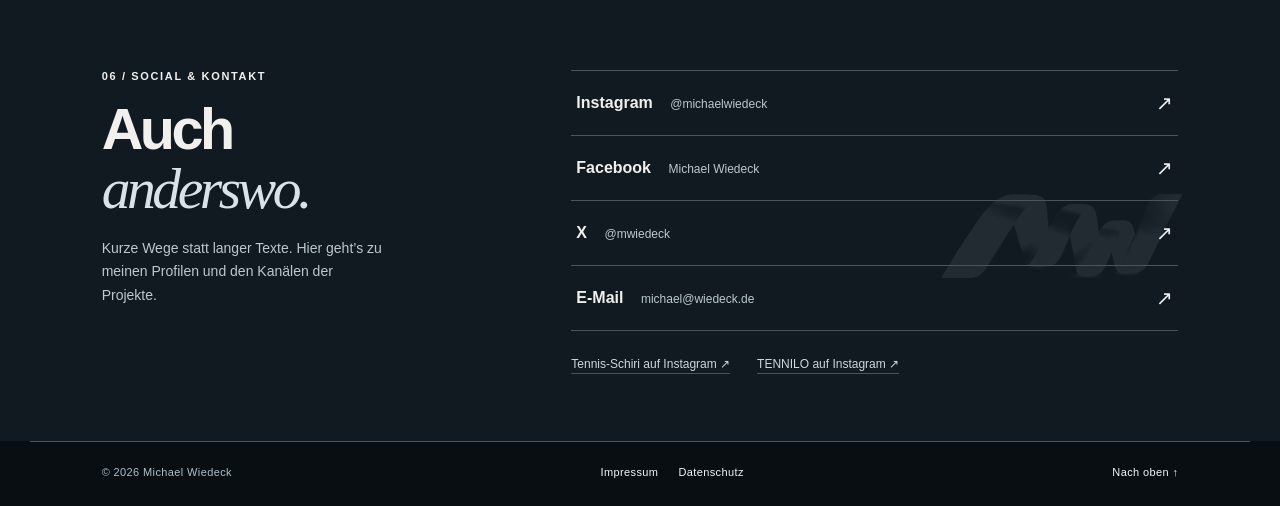
==== commit 27d7f706: "Clarify ClubDisplay BASIC and PLUS in project overview" ====
--- a/public/index.html
+++ b/public/index.html
@@ -255,7 +255,7 @@
         <span class="index-description"><strong>TENNILO Score – Punkte direkt am Handgelenk zählen.</strong> Eine Zähl-App für die Apple Watch mit iPhone-Ergänzung entsteht. Geplanter Betatest: 27. Dezember 2026 beim LK-Turnier in Bad Saarow; angestrebter Start im Frühjahr 2027.</span>
         <span class="index-arrow" aria-hidden="true"><svg xmlns="http://www.w3.org/2000/svg" viewBox="0 0 24 24" width="21" height="21" aria-hidden="true" focusable="false" fill="none" stroke="currentColor" stroke-width="2" stroke-linecap="round" stroke-linejoin="round"><path d="M6 18 18 6M8 6h10v10"/></svg></span>
       </a>
-      <a class="index-row" href="https://tennilo.de/clubdisplay/" target="_blank" rel="noopener noreferrer"><span class="index-number">04</span><span class="index-heading"><img class="project-logo project-logo--tennilo project-logo--tennilo-badge" src="logos/tn-overview-clubdisplay.png?v=20261126-tennilo-unified01" alt="TENNILO ClubDisplay" width="1361" height="390" loading="lazy" decoding="async"><span class="index-category">BASIC &amp; PLUS · Pilotphase</span></span><span class="index-description"><strong>Der Verein auf einem Display.</strong> Mannschaftsspiele, Termine, News, Wetter, Sponsoren und Gastronomie. Buchungsanbindung nach Freigabe.</span><span class="index-arrow" aria-hidden="true"><svg xmlns="http://www.w3.org/2000/svg" viewBox="0 0 24 24" width="21" height="21" aria-hidden="true" focusable="false" fill="none" stroke="currentColor" stroke-width="2" stroke-linecap="round" stroke-linejoin="round"><path d="M6 18 18 6M8 6h10v10"/></svg></span></a>
+      <a class="index-row" href="https://tennilo.de/clubdisplay/" target="_blank" rel="noopener noreferrer"><span class="index-number">04</span><span class="index-heading"><img class="project-logo project-logo--tennilo project-logo--tennilo-badge" src="logos/tn-overview-clubdisplay.png?v=20261126-tennilo-unified01" alt="TENNILO ClubDisplay" width="1361" height="390" loading="lazy" decoding="async"><span class="index-category">BASIC &amp; PLUS · Pilotphase</span></span><span class="index-description"><strong>Der Verein auf einem Display.</strong> BASIC: automatische Infotafel für den Verein. PLUS: interaktives Terminal mit SmartDisplay, Spielpartnerbörse und Buchungsanbindung nach Freigabe.</span><span class="index-arrow" aria-hidden="true"><svg xmlns="http://www.w3.org/2000/svg" viewBox="0 0 24 24" width="21" height="21" aria-hidden="true" focusable="false" fill="none" stroke="currentColor" stroke-width="2" stroke-linecap="round" stroke-linejoin="round"><path d="M6 18 18 6M8 6h10v10"/></svg></span></a>
       <a class="index-row" href="https://tennilo.de/#projekte" target="_blank" rel="noopener noreferrer" aria-label="TENNILO Tournament – Produktwebsite in neuem Tab öffnen">
         <span class="index-number">05</span>
         <span class="index-heading"><img class="project-logo project-logo--tennilo project-logo--tennilo-badge" src="logos/tn-overview-tournament.png?v=20261126-tennilo-unified01" alt="TENNILO Tournament" width="1361" height="390" loading="lazy" decoding="async"><span class="index-category">Turnierorganisation · In Entwicklung</span></span>
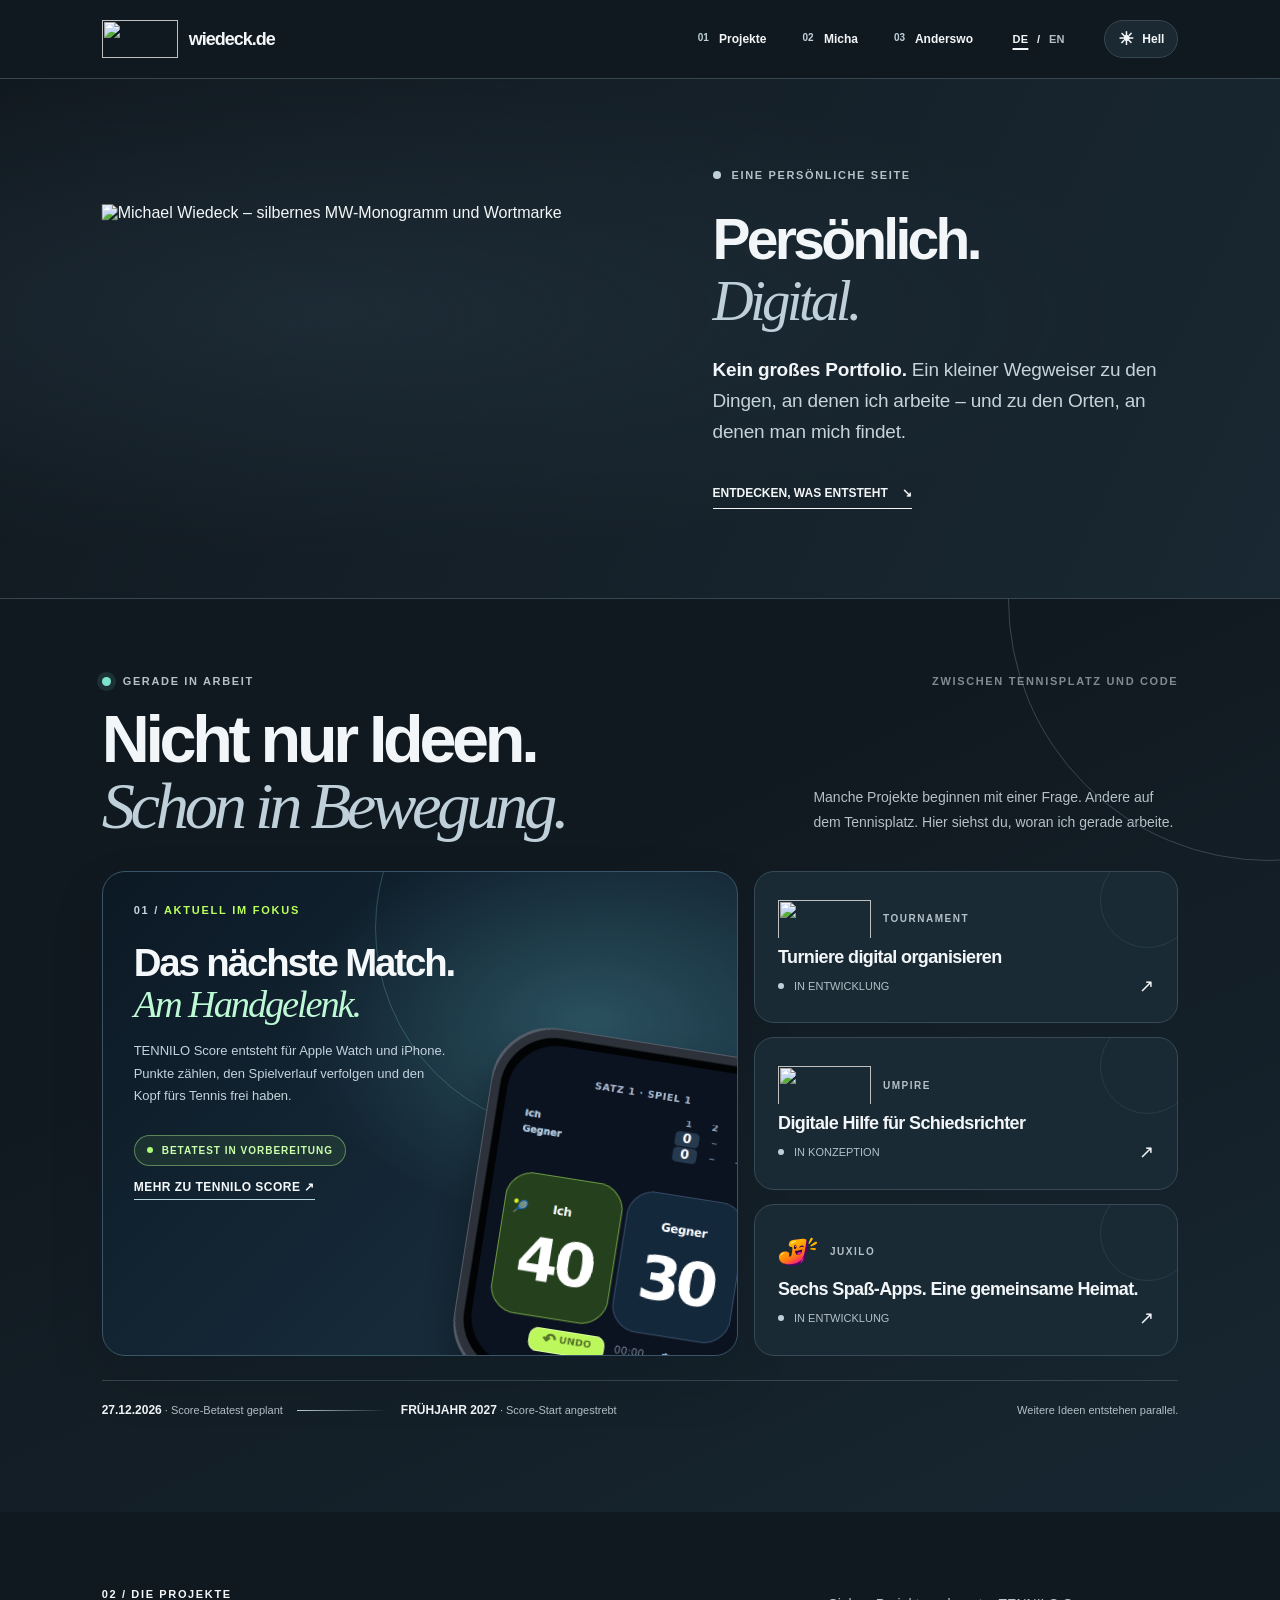
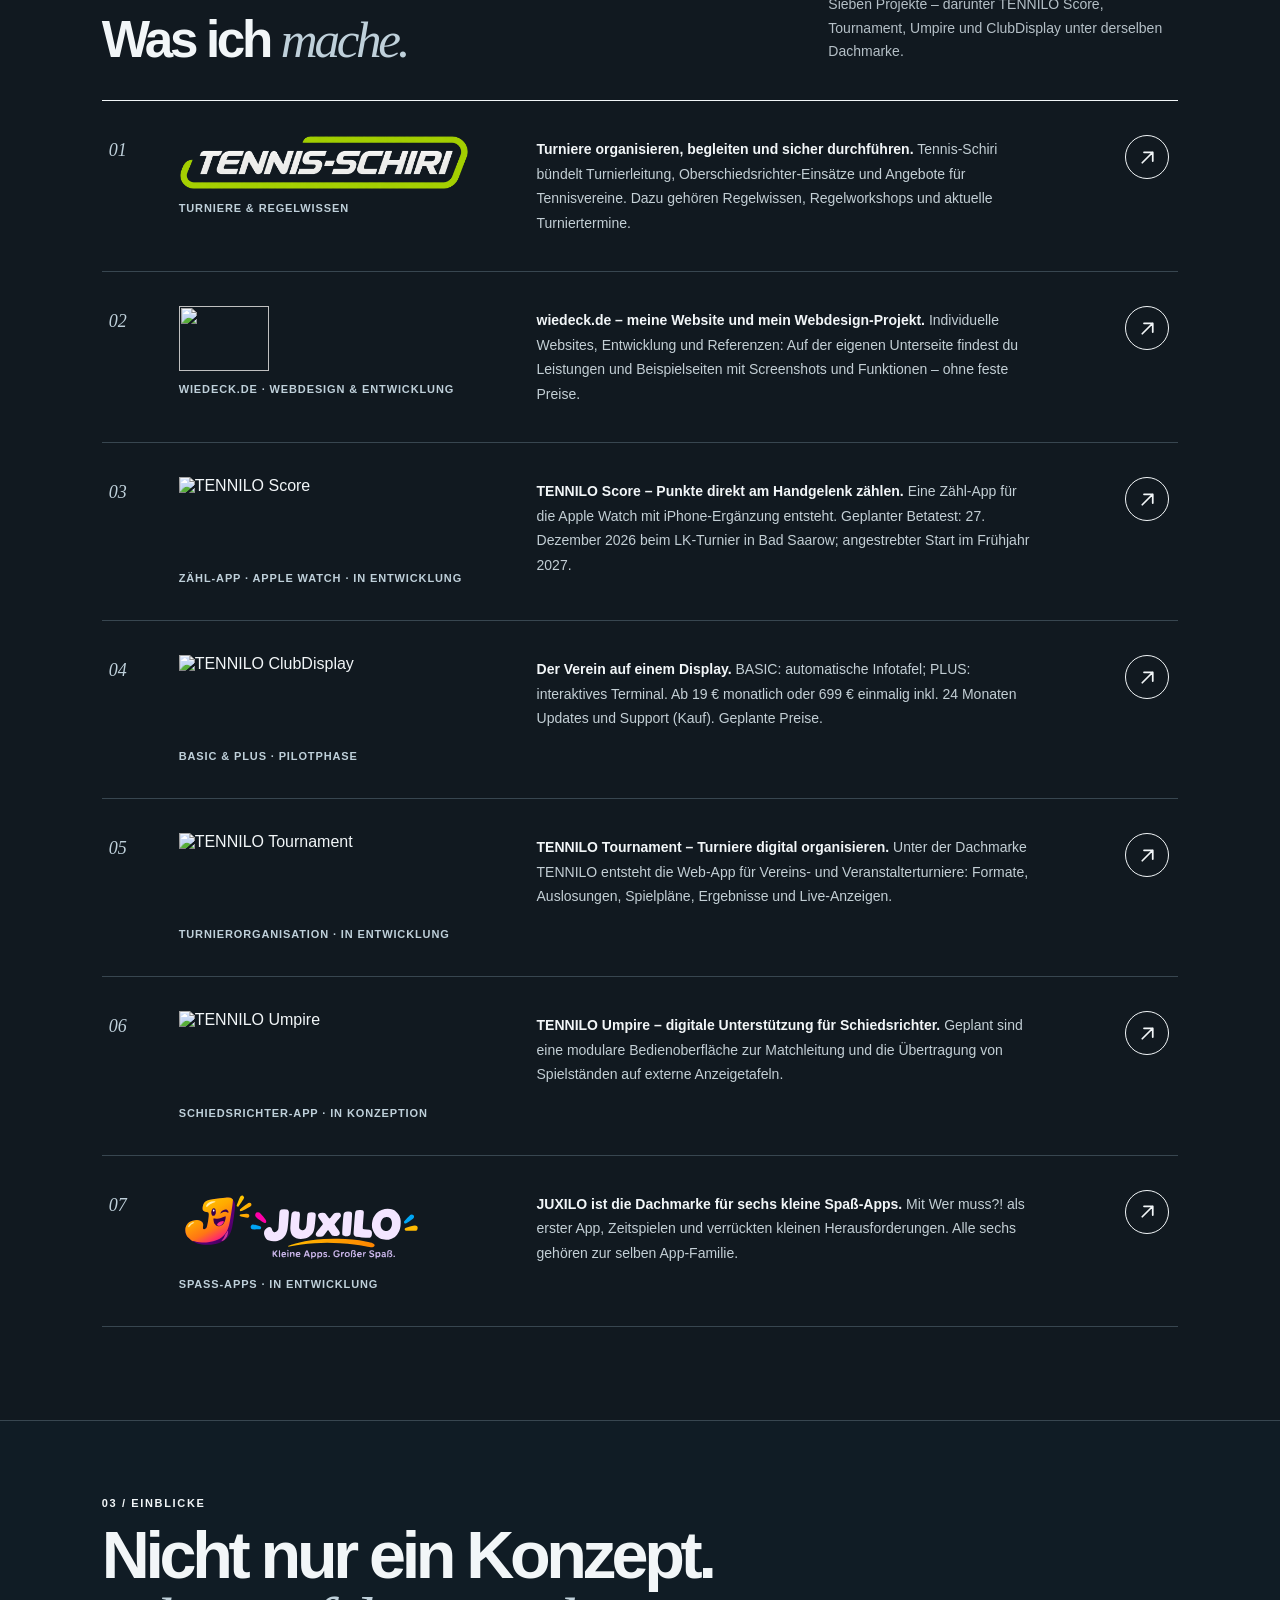
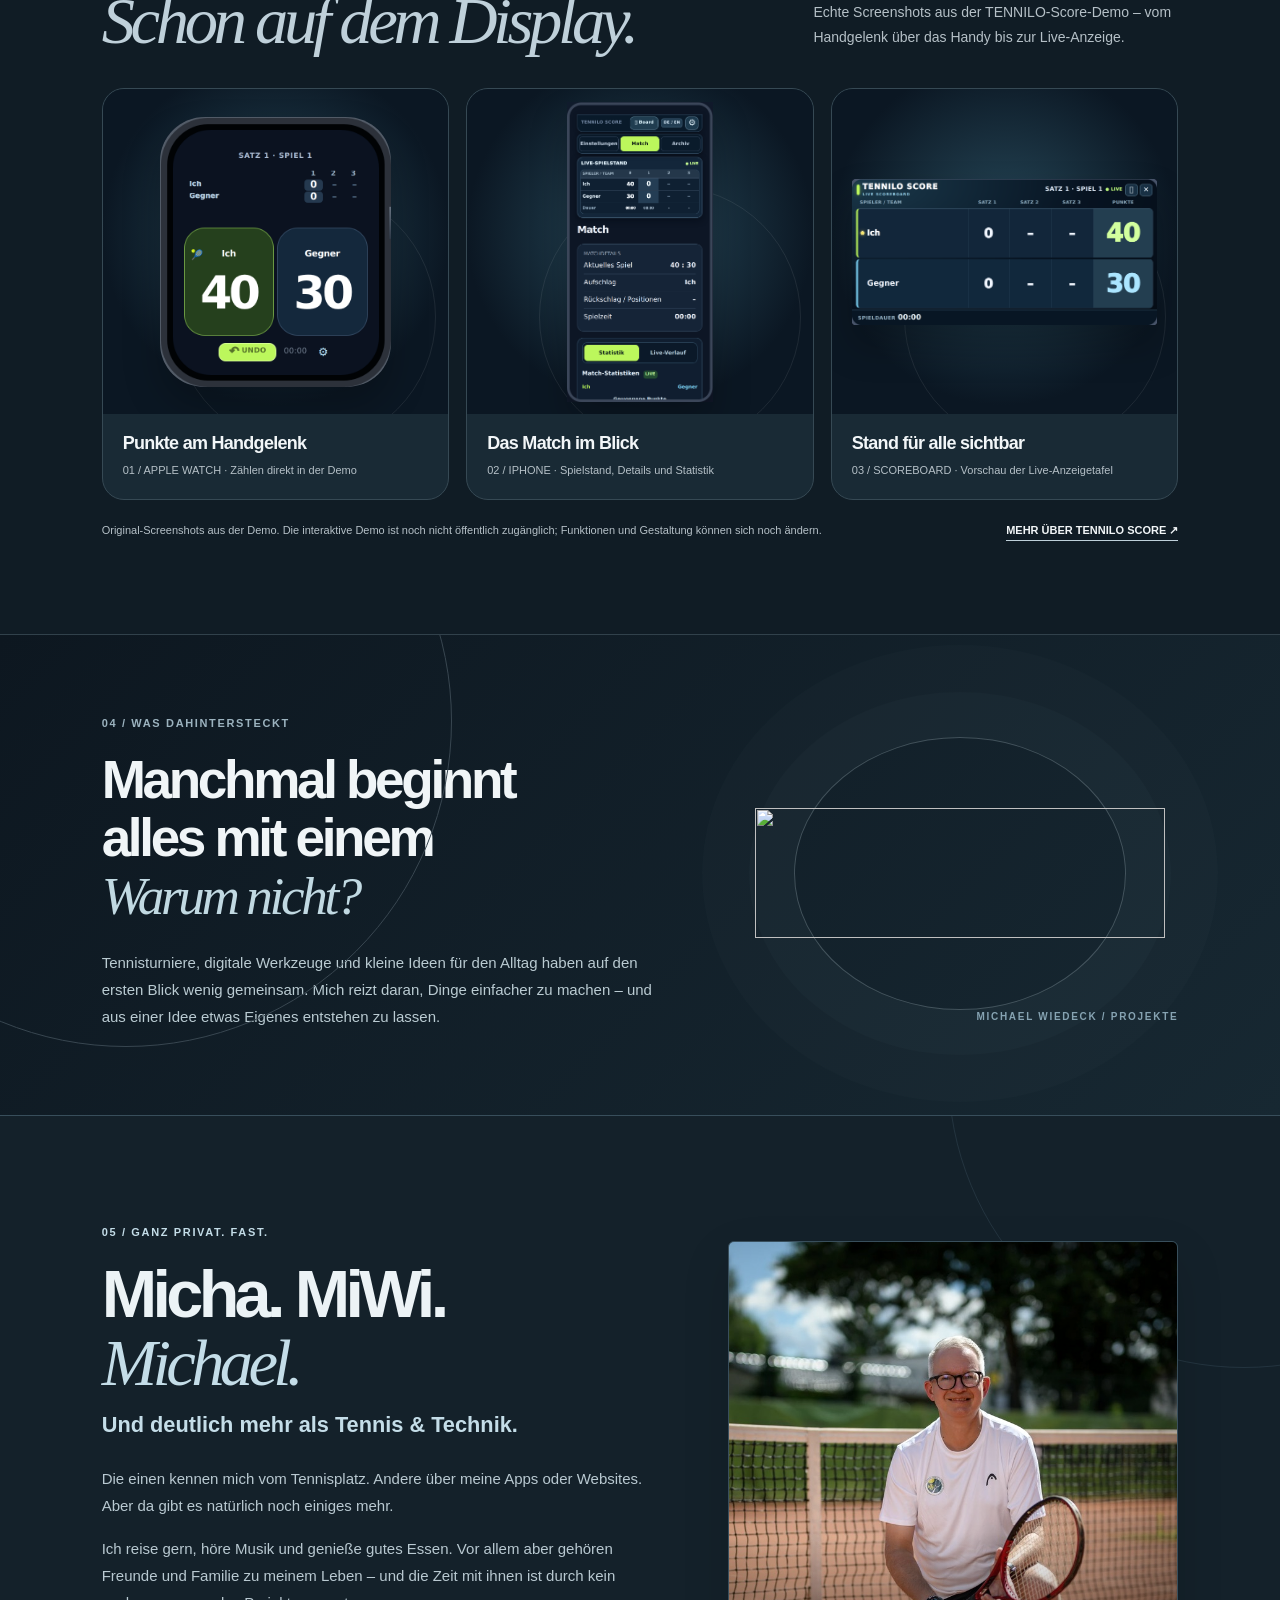
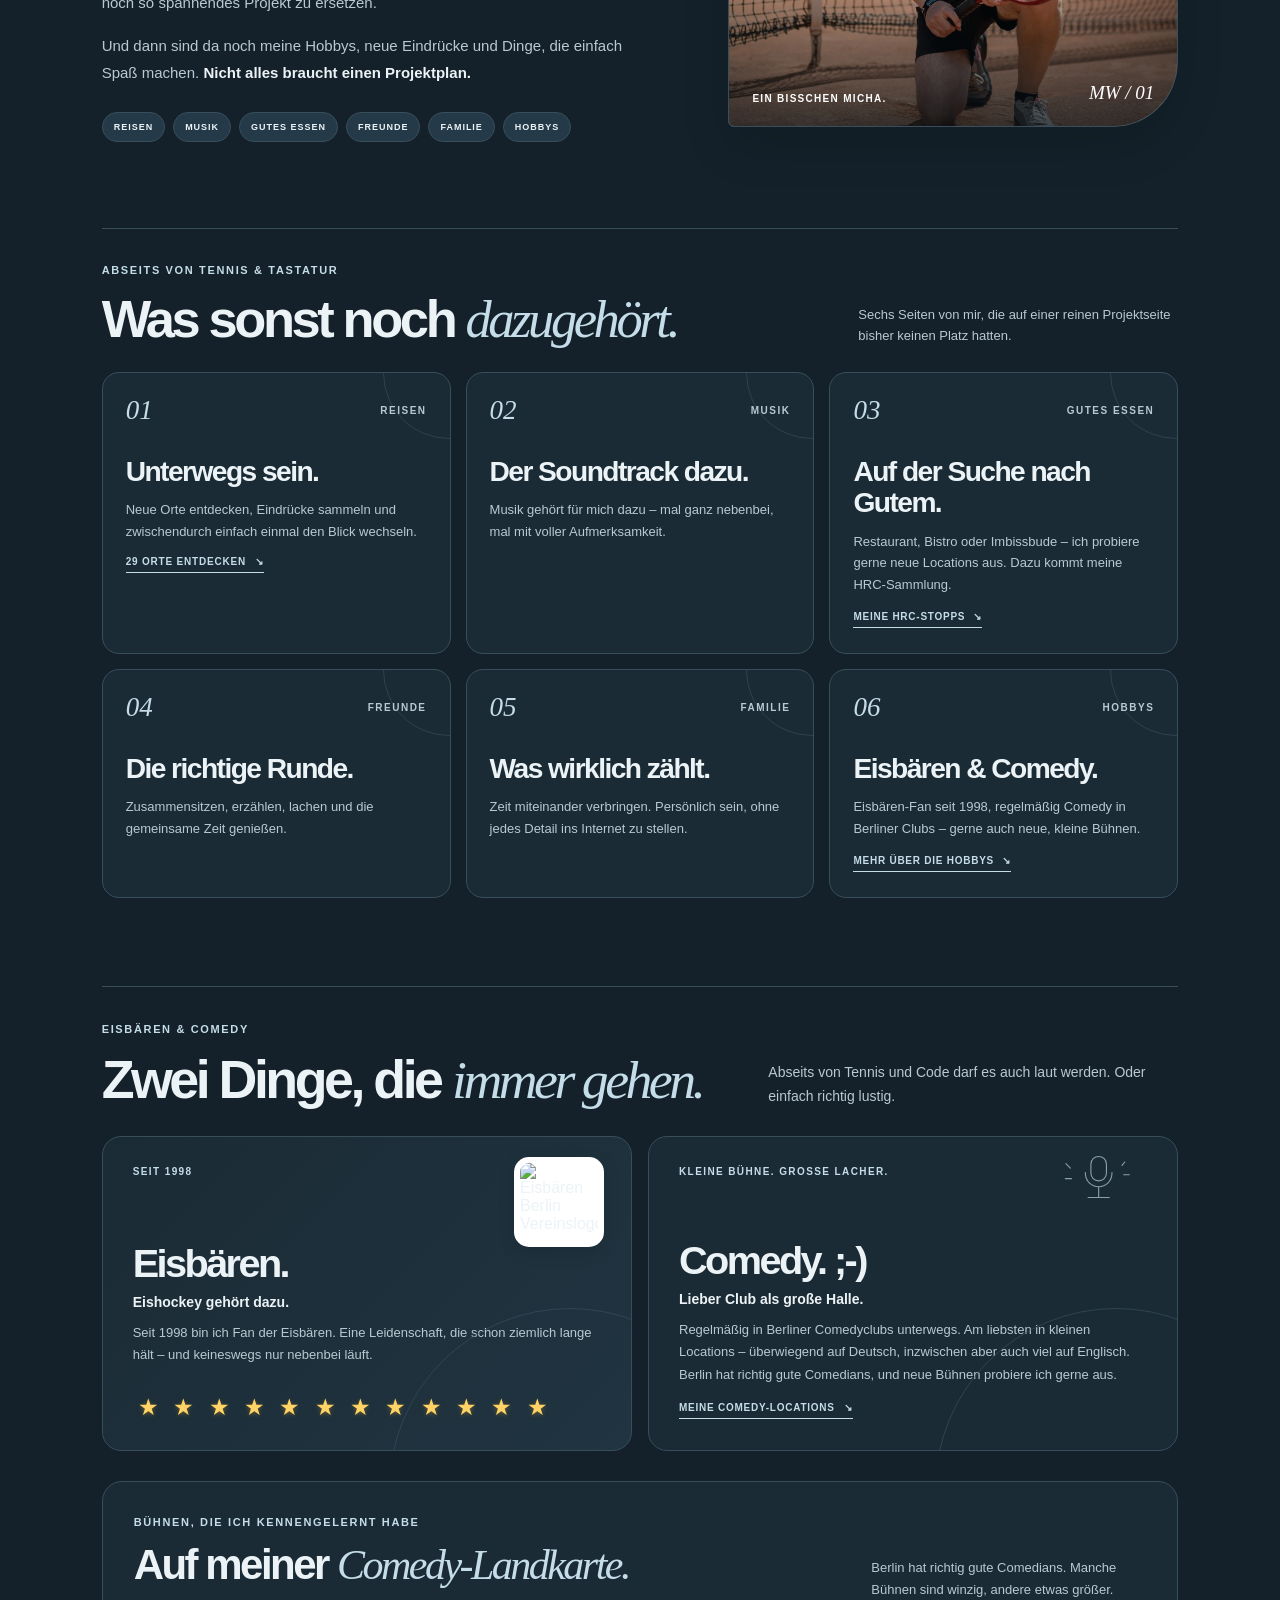
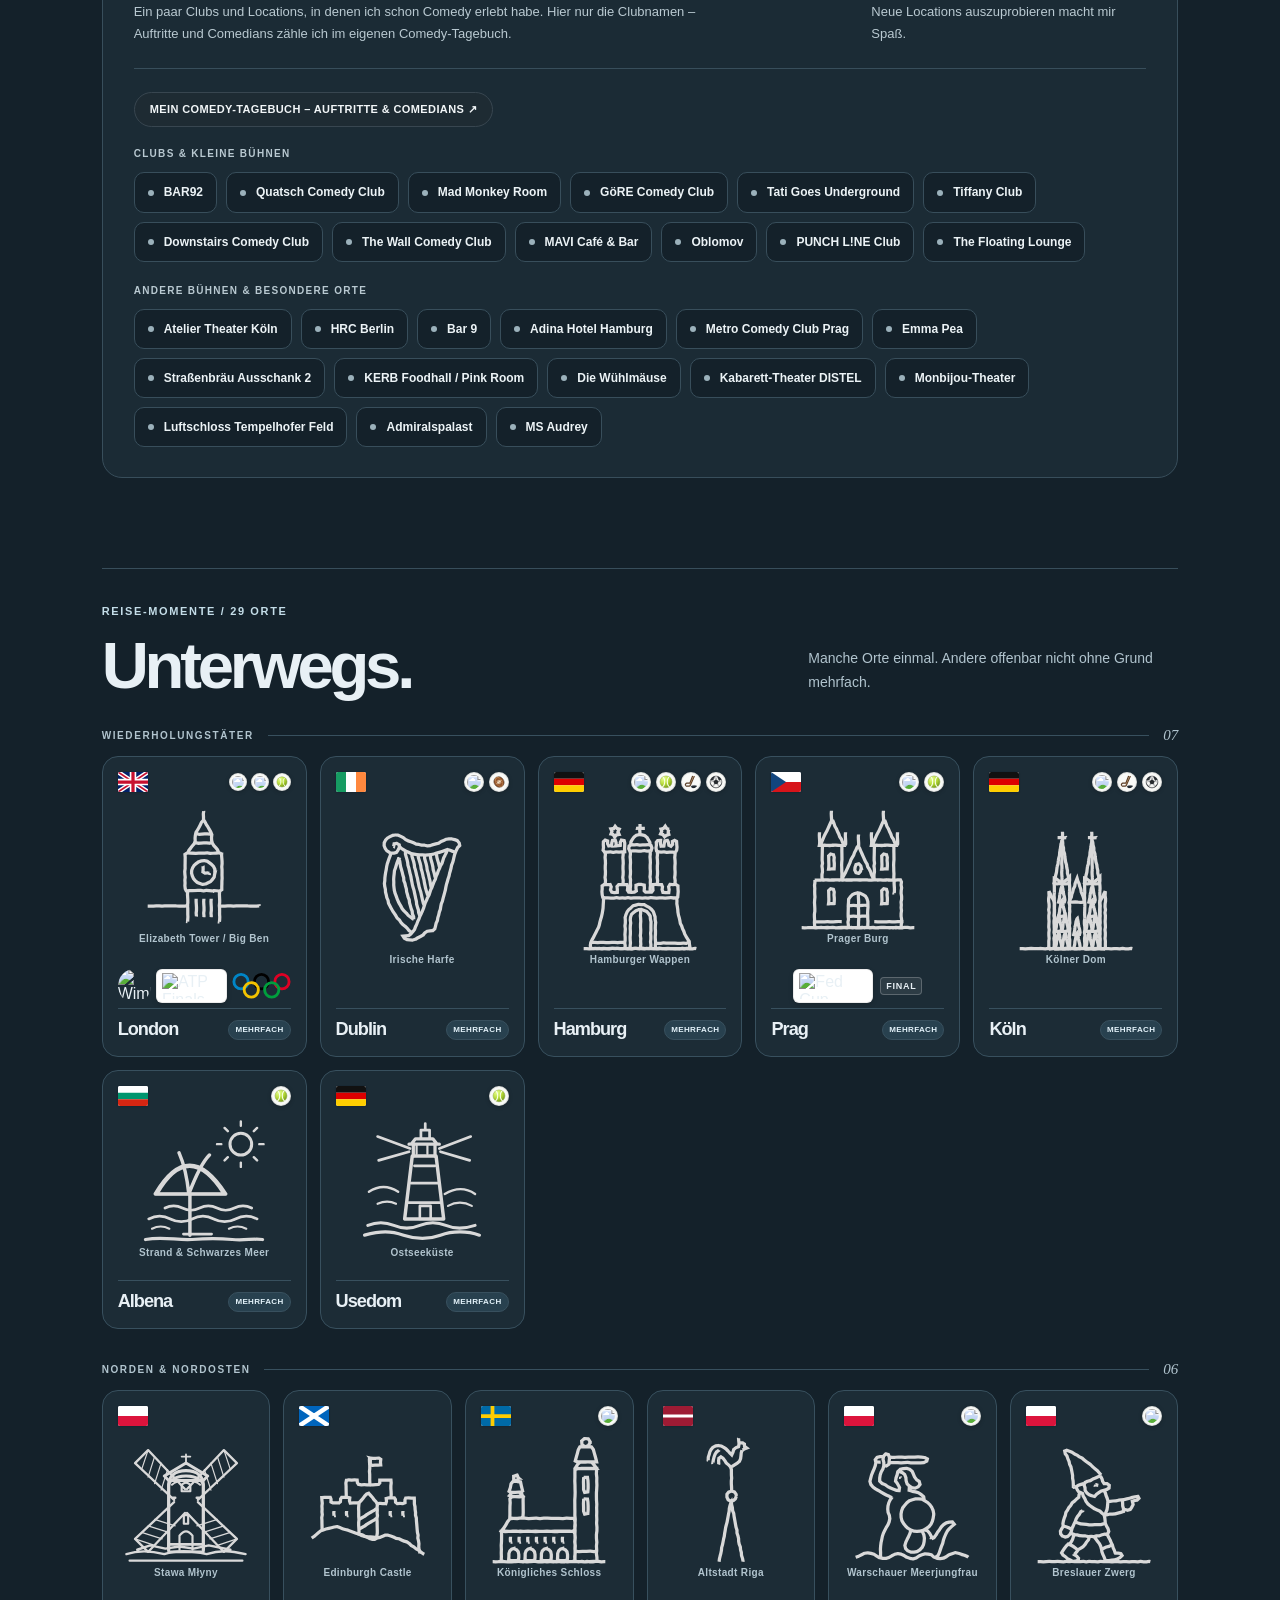
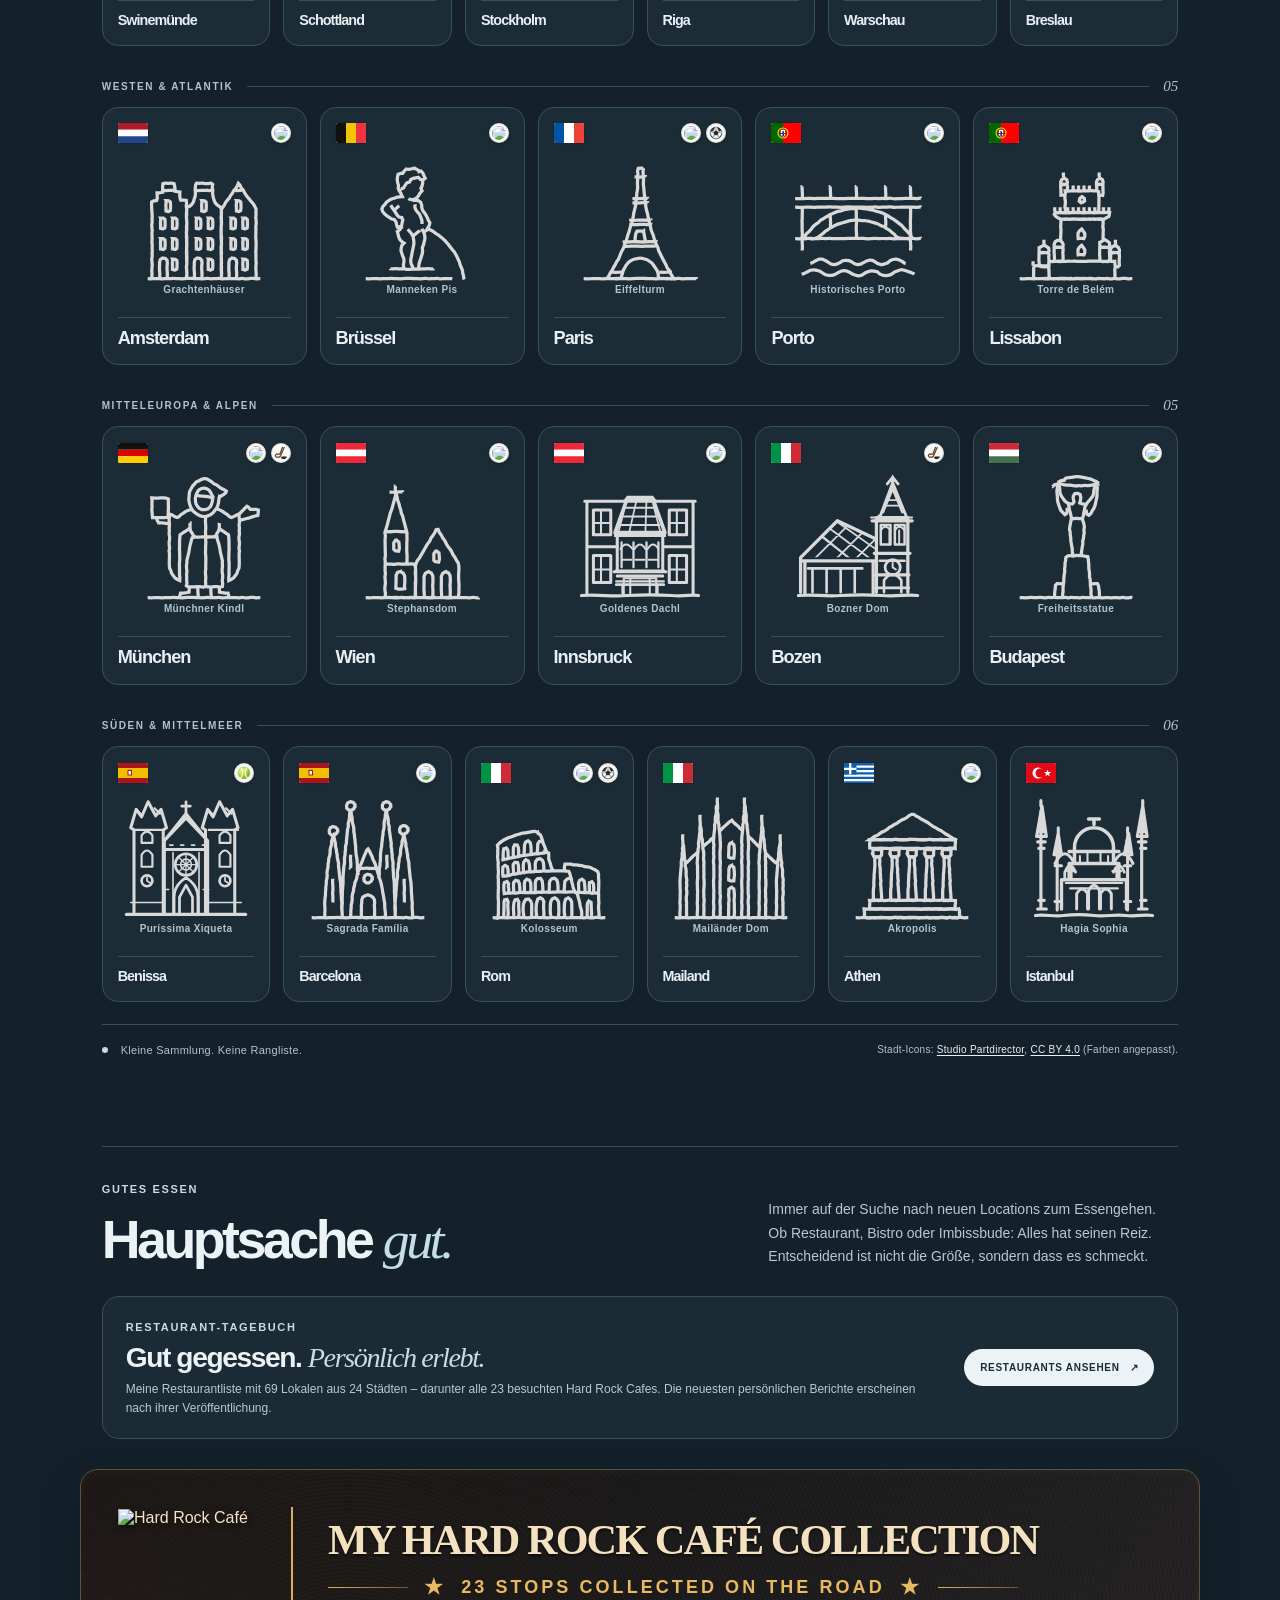
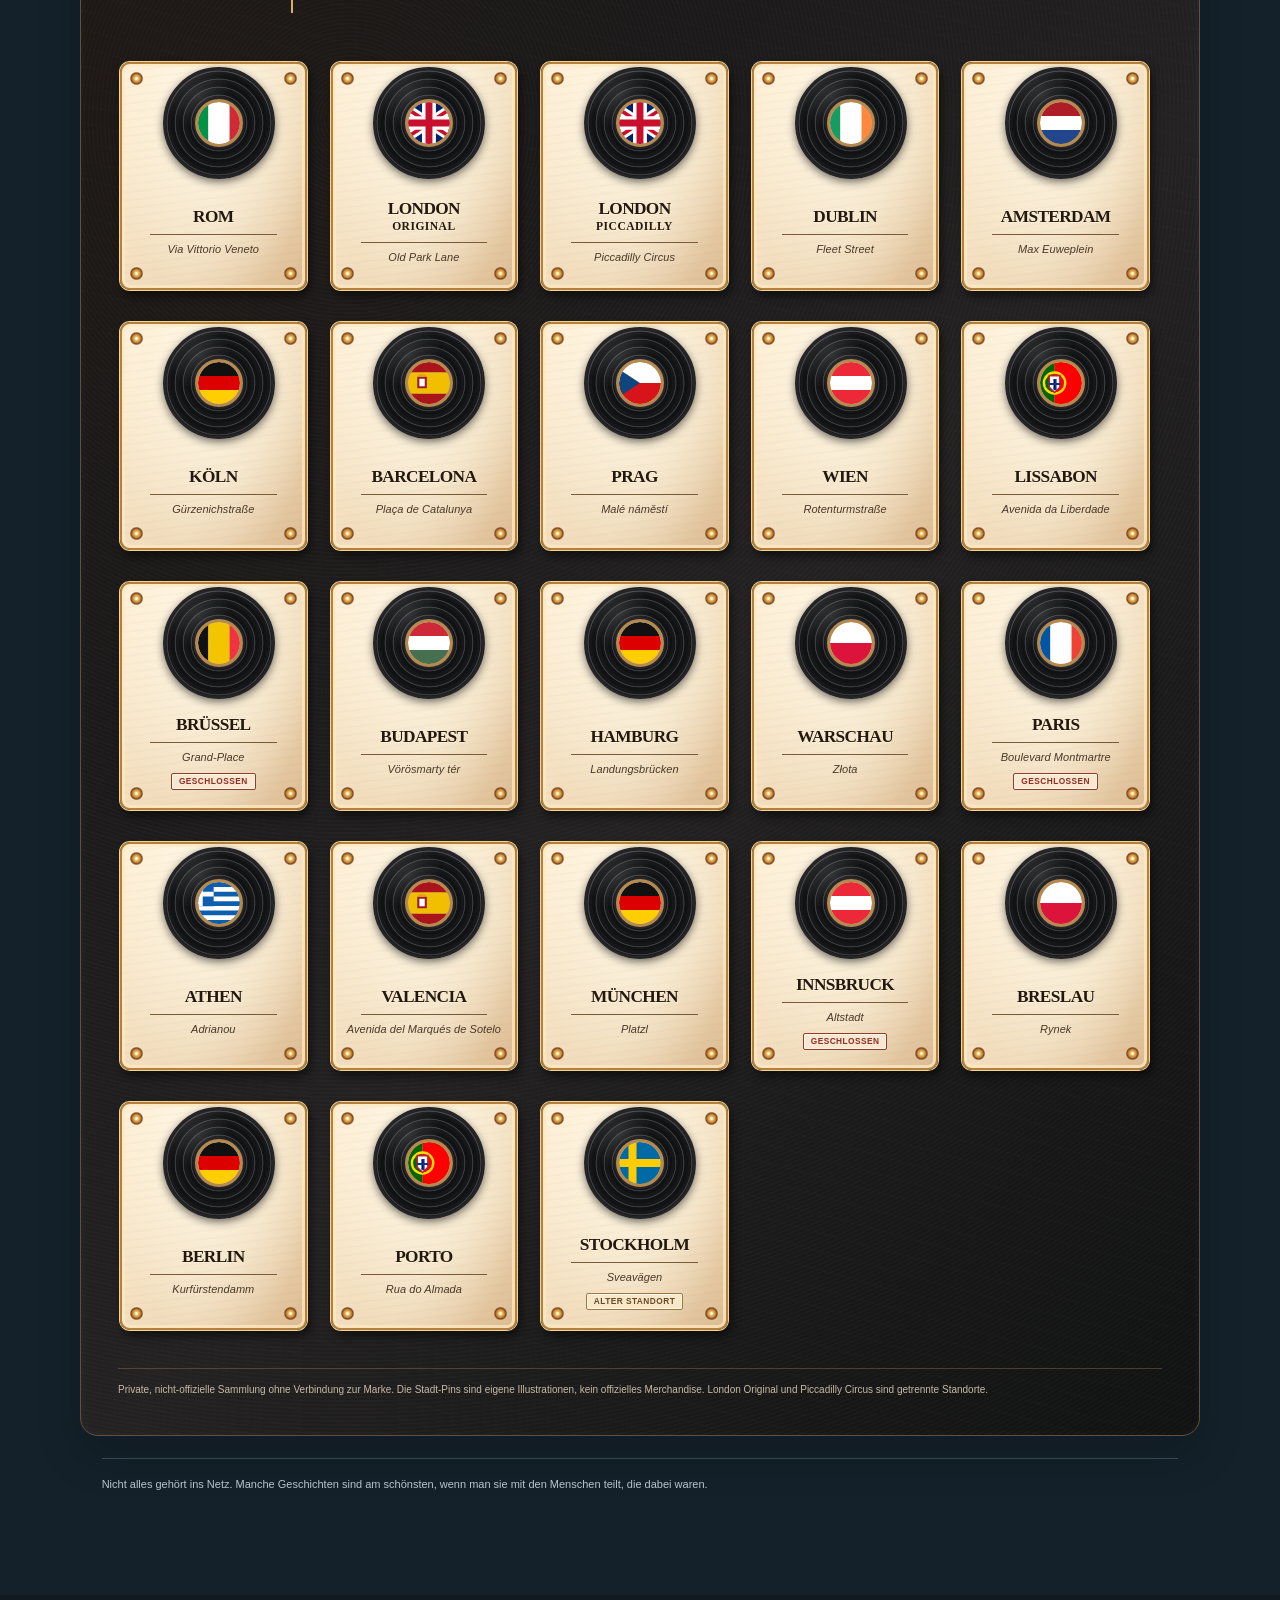
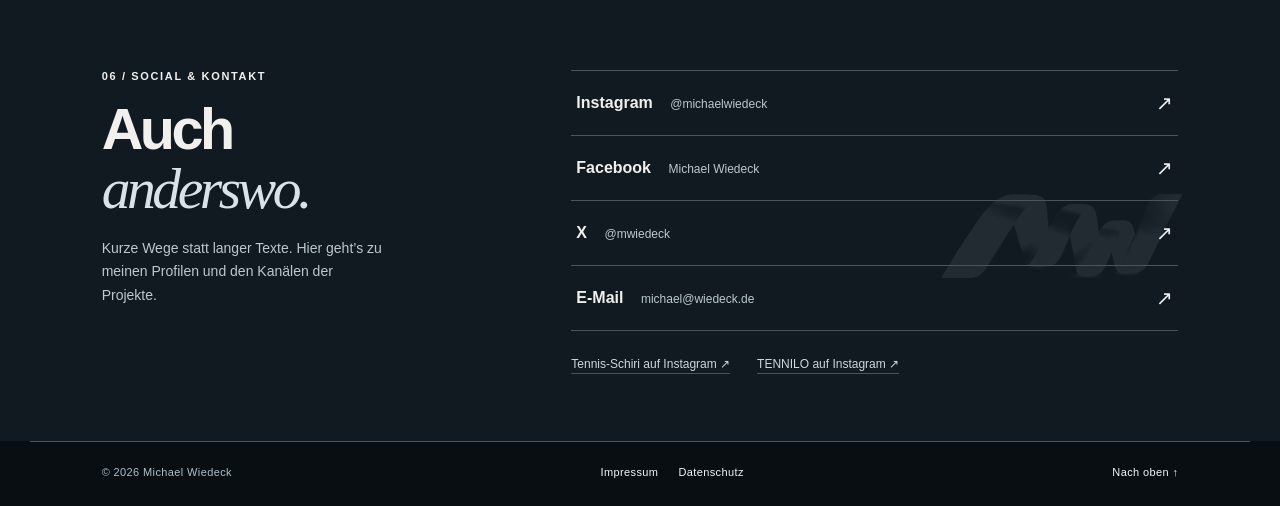
==== commit cbed37f8: "ClubDisplay purchase pricing and 24-month support on project pages [deploy-live]" ====
--- a/public/index.html
+++ b/public/index.html
@@ -255,7 +255,7 @@
         <span class="index-description"><strong>TENNILO Score – Punkte direkt am Handgelenk zählen.</strong> Eine Zähl-App für die Apple Watch mit iPhone-Ergänzung entsteht. Geplanter Betatest: 27. Dezember 2026 beim LK-Turnier in Bad Saarow; angestrebter Start im Frühjahr 2027.</span>
         <span class="index-arrow" aria-hidden="true"><svg xmlns="http://www.w3.org/2000/svg" viewBox="0 0 24 24" width="21" height="21" aria-hidden="true" focusable="false" fill="none" stroke="currentColor" stroke-width="2" stroke-linecap="round" stroke-linejoin="round"><path d="M6 18 18 6M8 6h10v10"/></svg></span>
       </a>
-      <a class="index-row" href="https://tennilo.de/clubdisplay/" target="_blank" rel="noopener noreferrer"><span class="index-number">04</span><span class="index-heading"><img class="project-logo project-logo--tennilo project-logo--tennilo-badge" src="logos/tn-overview-clubdisplay.png?v=20261126-tennilo-unified01" alt="TENNILO ClubDisplay" width="1361" height="390" loading="lazy" decoding="async"><span class="index-category">BASIC &amp; PLUS · Pilotphase</span></span><span class="index-description"><strong>Der Verein auf einem Display.</strong> BASIC: automatische Infotafel für den Verein. PLUS: interaktives Terminal mit SmartDisplay, Spielpartnerbörse und Buchungsanbindung nach Freigabe.</span><span class="index-arrow" aria-hidden="true"><svg xmlns="http://www.w3.org/2000/svg" viewBox="0 0 24 24" width="21" height="21" aria-hidden="true" focusable="false" fill="none" stroke="currentColor" stroke-width="2" stroke-linecap="round" stroke-linejoin="round"><path d="M6 18 18 6M8 6h10v10"/></svg></span></a>
+      <a class="index-row" href="https://tennilo.de/clubdisplay/" target="_blank" rel="noopener noreferrer"><span class="index-number">04</span><span class="index-heading"><img class="project-logo project-logo--tennilo project-logo--tennilo-badge" src="logos/tn-overview-clubdisplay.png?v=20261126-tennilo-unified01" alt="TENNILO ClubDisplay" width="1361" height="390" loading="lazy" decoding="async"><span class="index-category">BASIC &amp; PLUS · Pilotphase</span></span><span class="index-description"><strong>Der Verein auf einem Display.</strong> BASIC: automatische Infotafel; PLUS: interaktives Terminal. Ab 19 € monatlich oder 699 € einmalig inkl. 24 Monaten Updates und Support (Kauf). Geplante Preise.</span><span class="index-arrow" aria-hidden="true"><svg xmlns="http://www.w3.org/2000/svg" viewBox="0 0 24 24" width="21" height="21" aria-hidden="true" focusable="false" fill="none" stroke="currentColor" stroke-width="2" stroke-linecap="round" stroke-linejoin="round"><path d="M6 18 18 6M8 6h10v10"/></svg></span></a>
       <a class="index-row" href="https://tennilo.de/#projekte" target="_blank" rel="noopener noreferrer" aria-label="TENNILO Tournament – Produktwebsite in neuem Tab öffnen">
         <span class="index-number">05</span>
         <span class="index-heading"><img class="project-logo project-logo--tennilo project-logo--tennilo-badge" src="logos/tn-overview-tournament.png?v=20261126-tennilo-unified01" alt="TENNILO Tournament" width="1361" height="390" loading="lazy" decoding="async"><span class="index-category">Turnierorganisation · In Entwicklung</span></span>
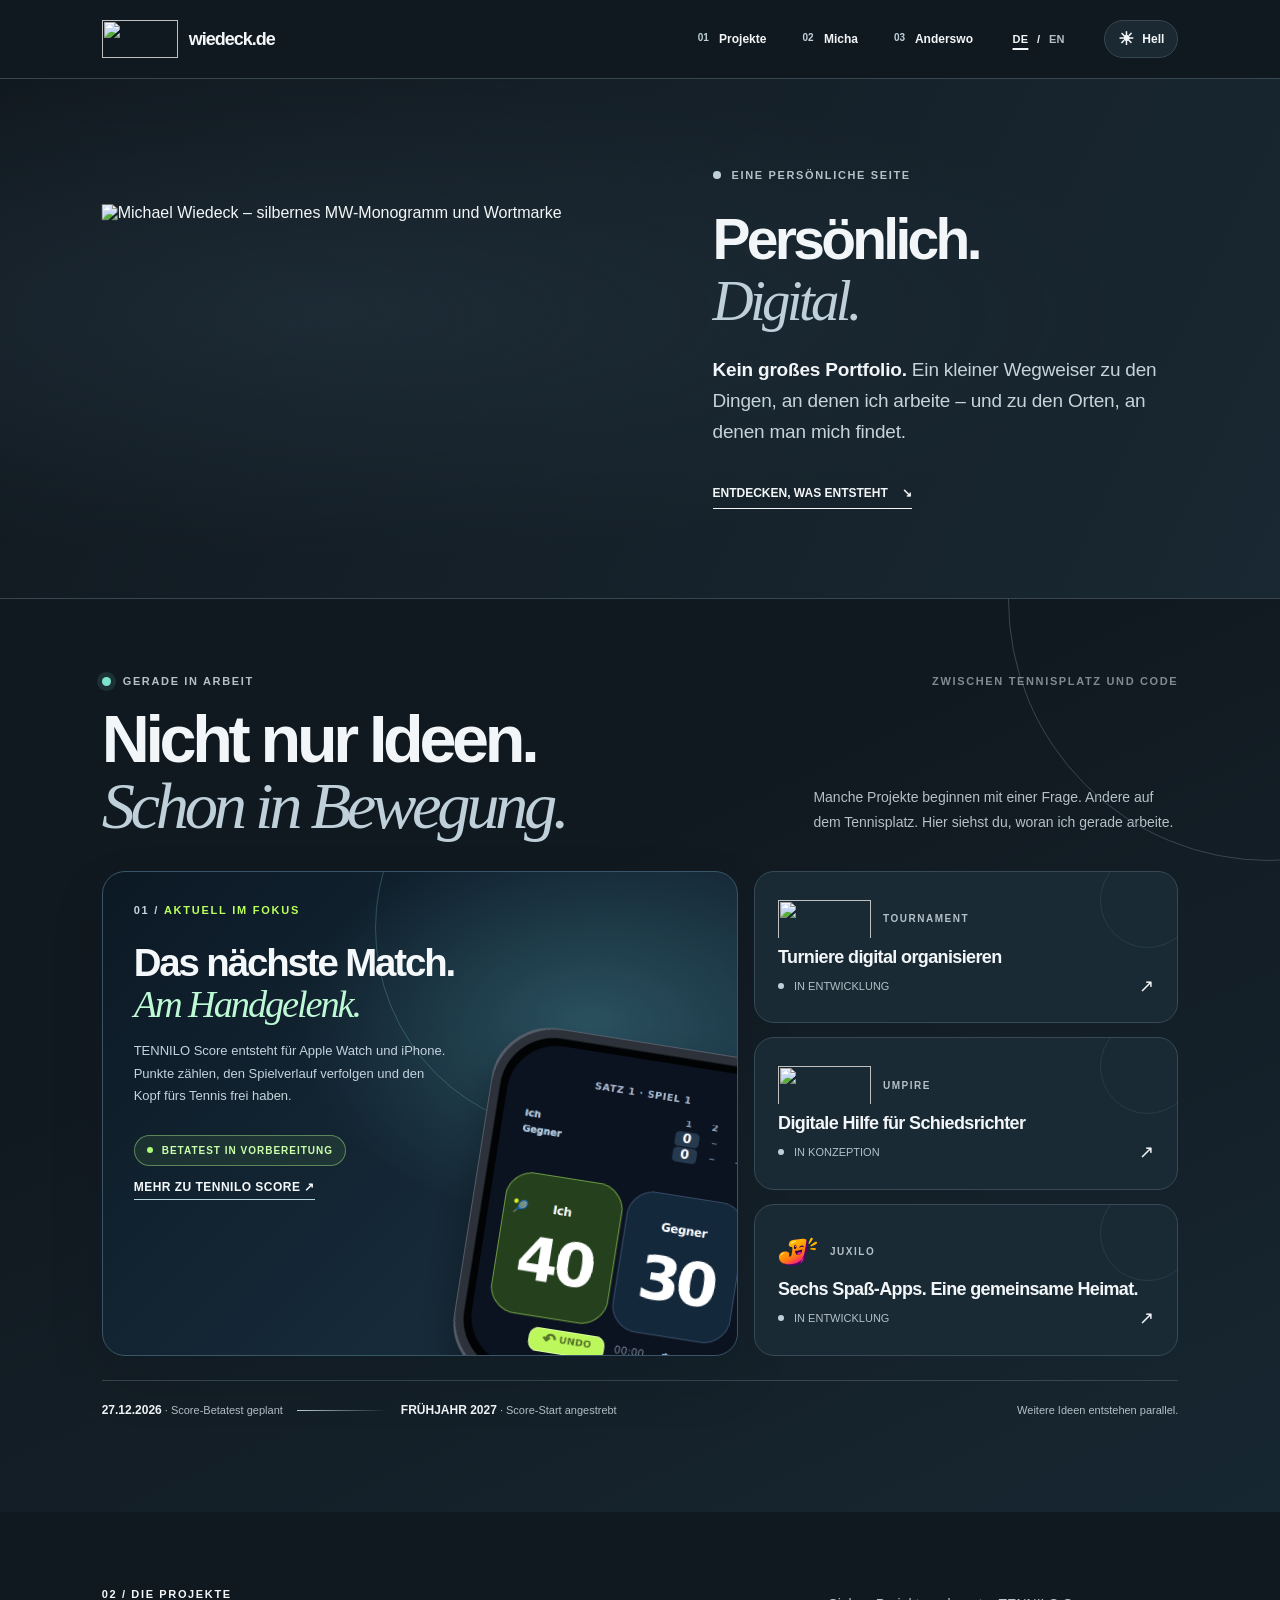
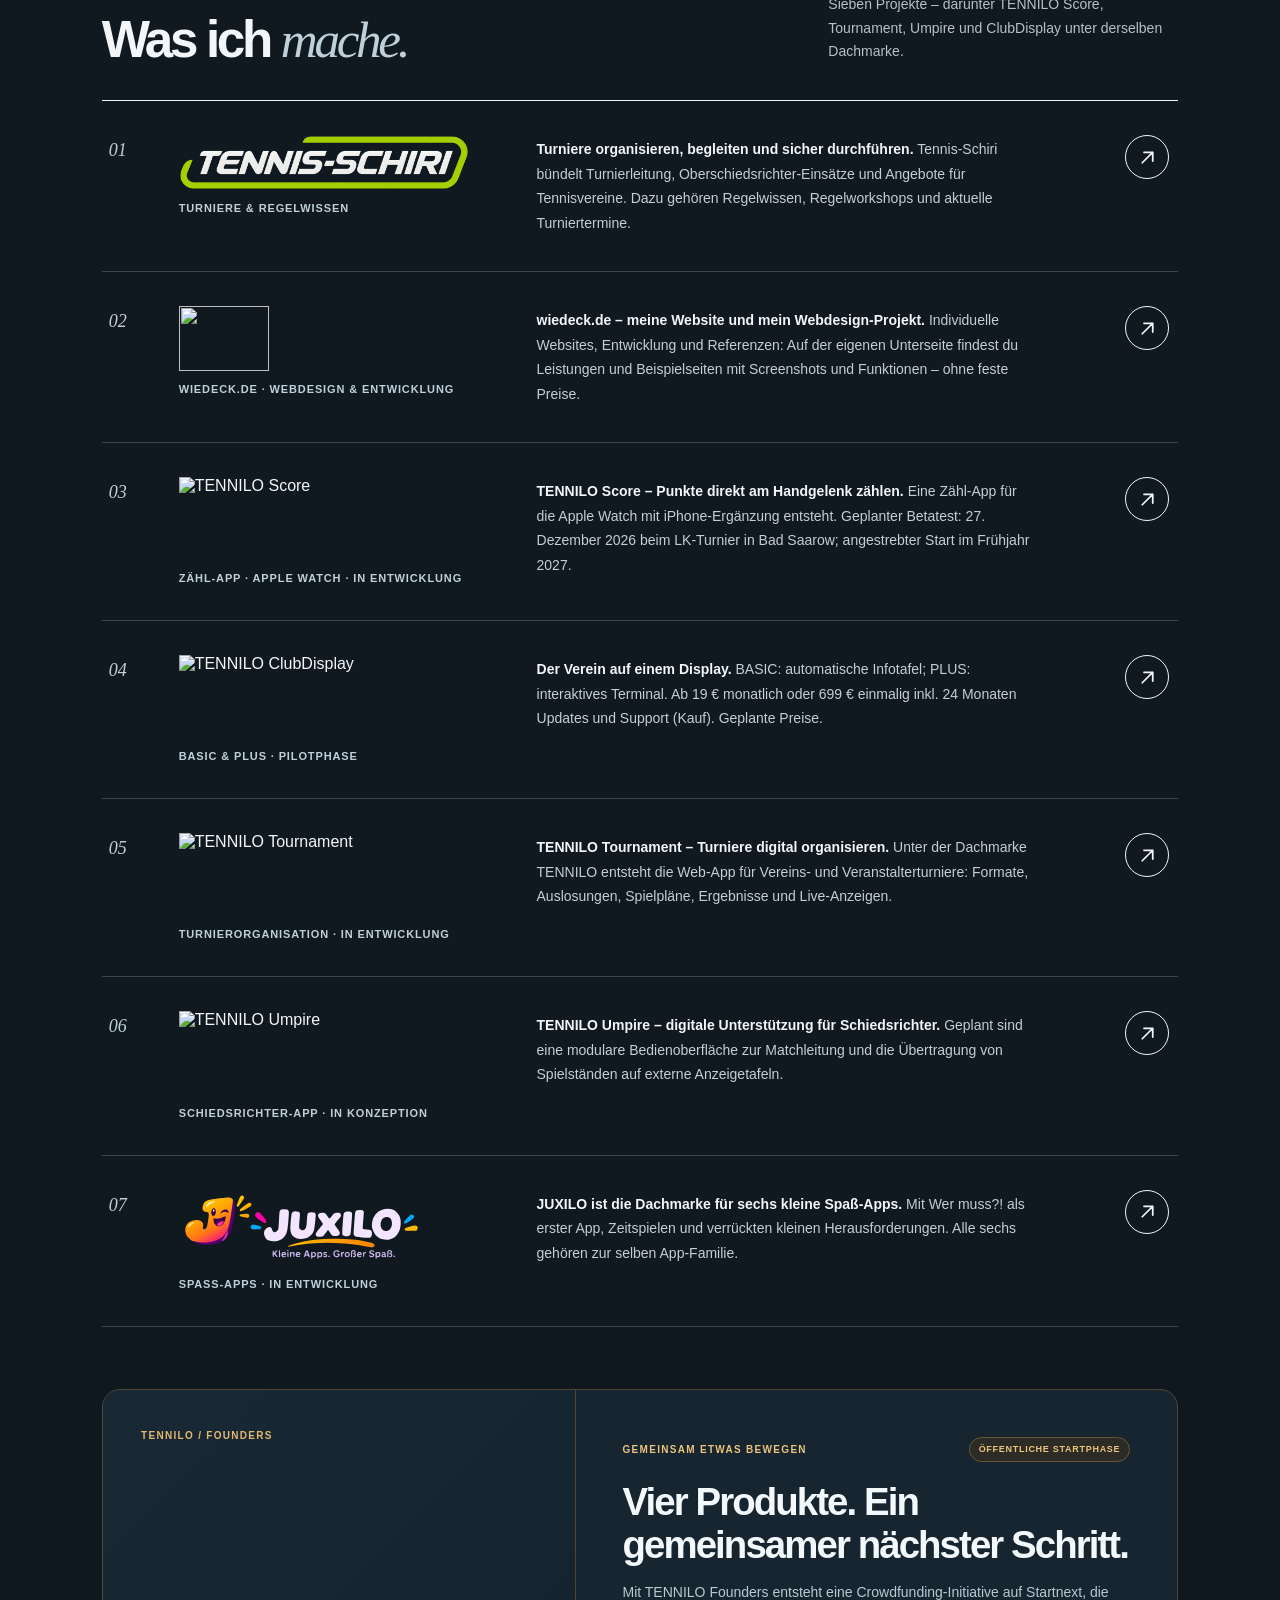
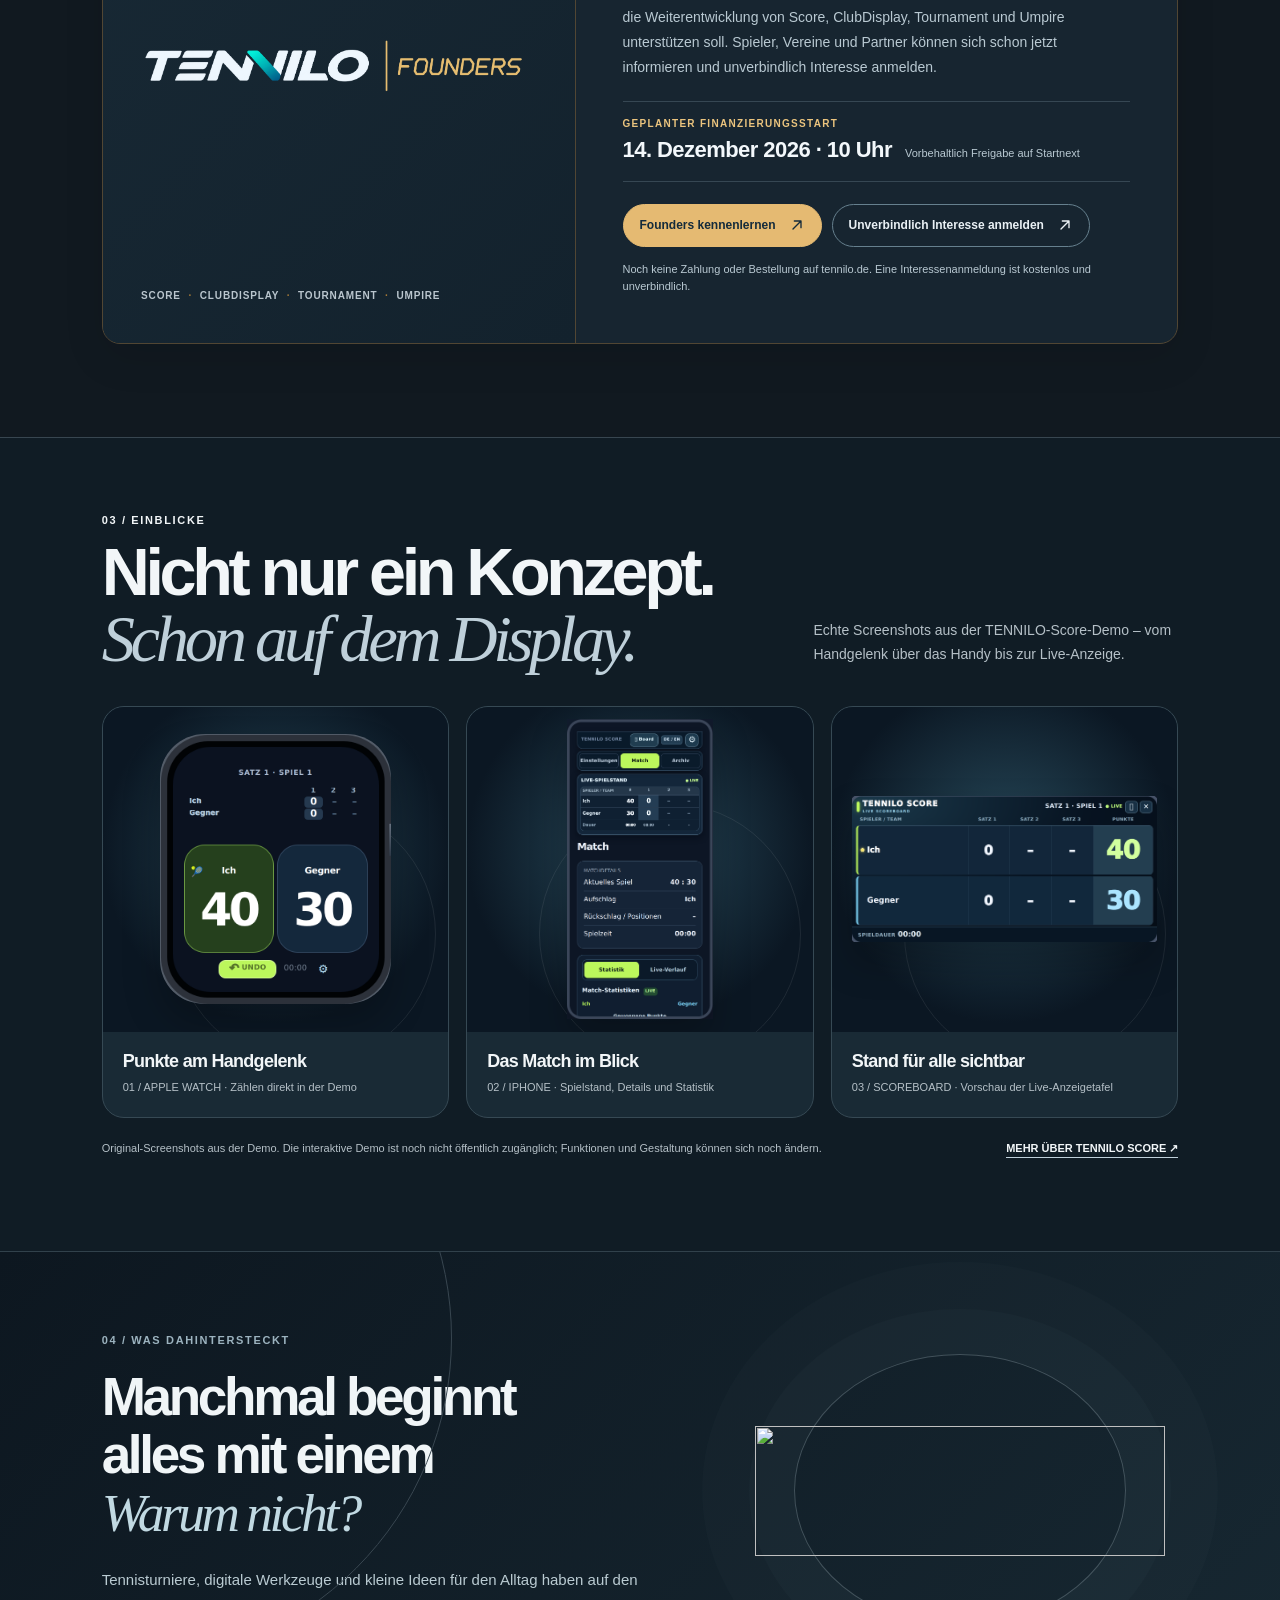
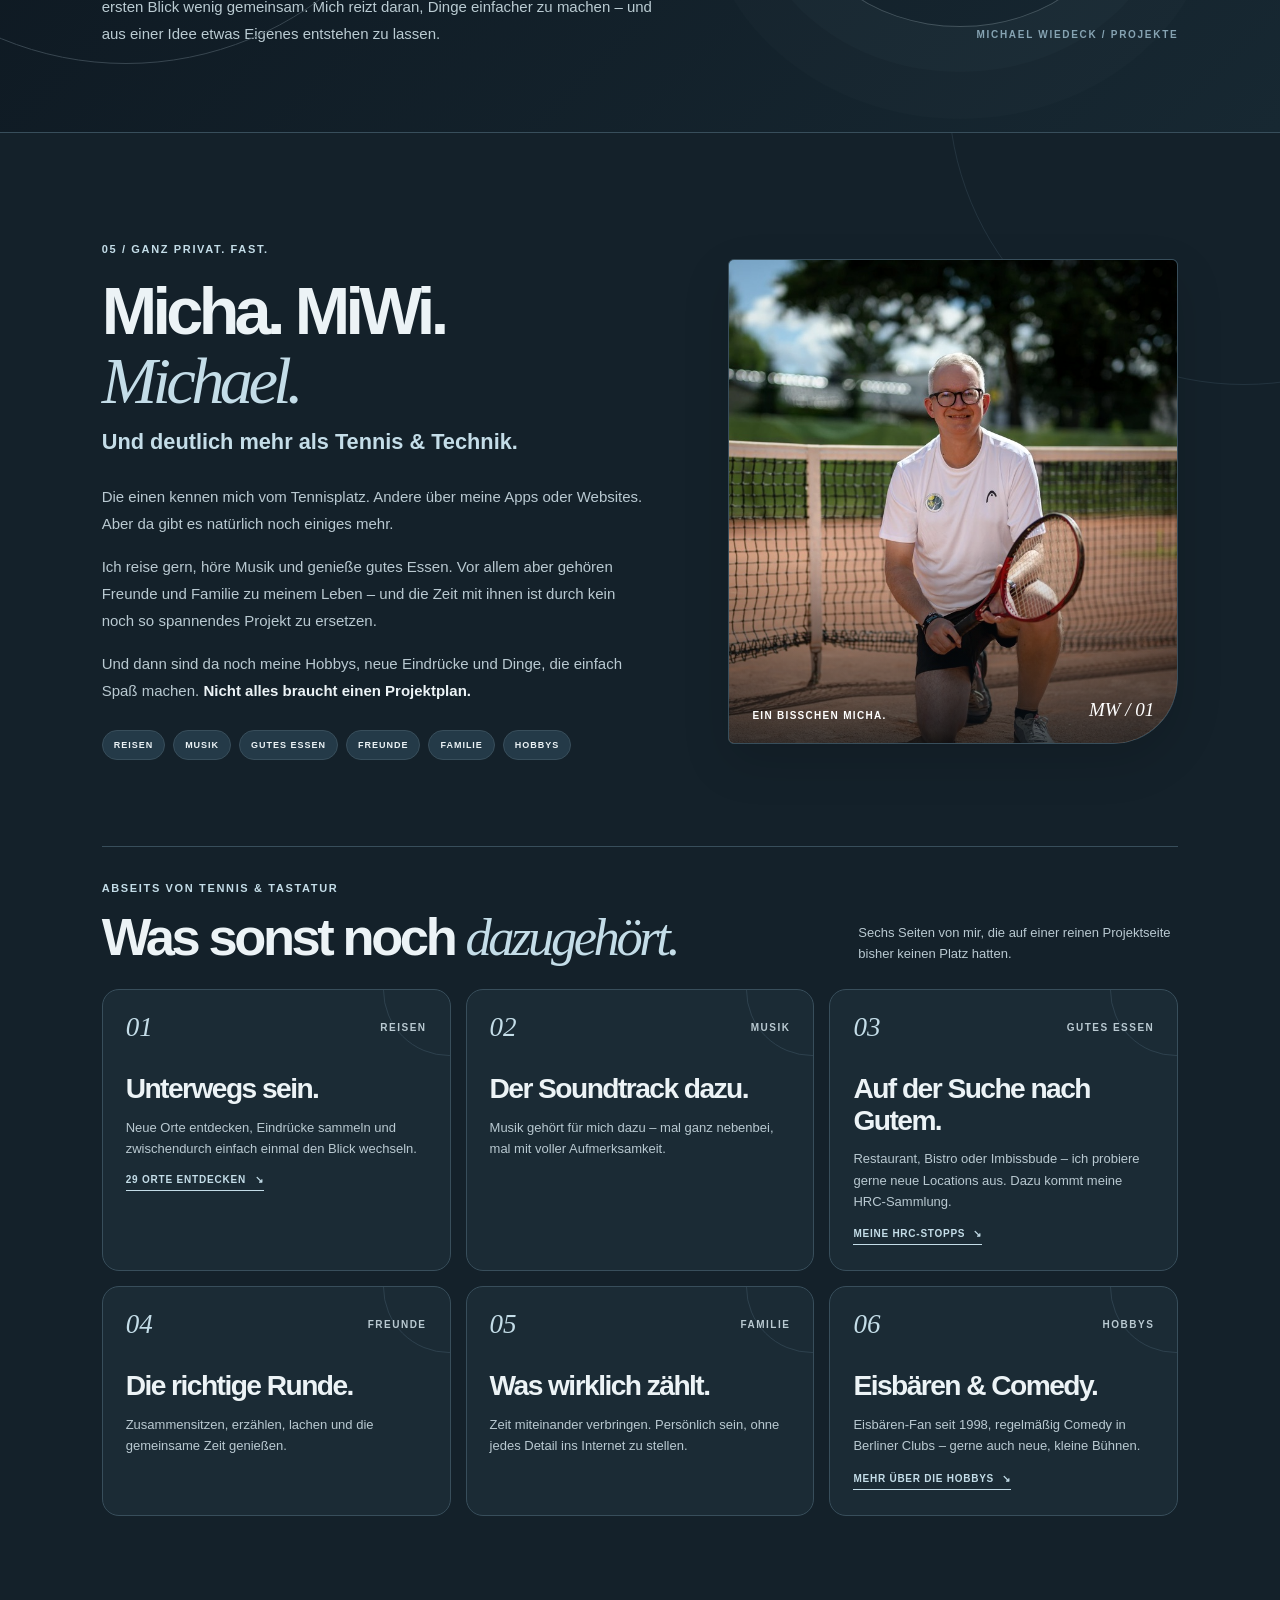
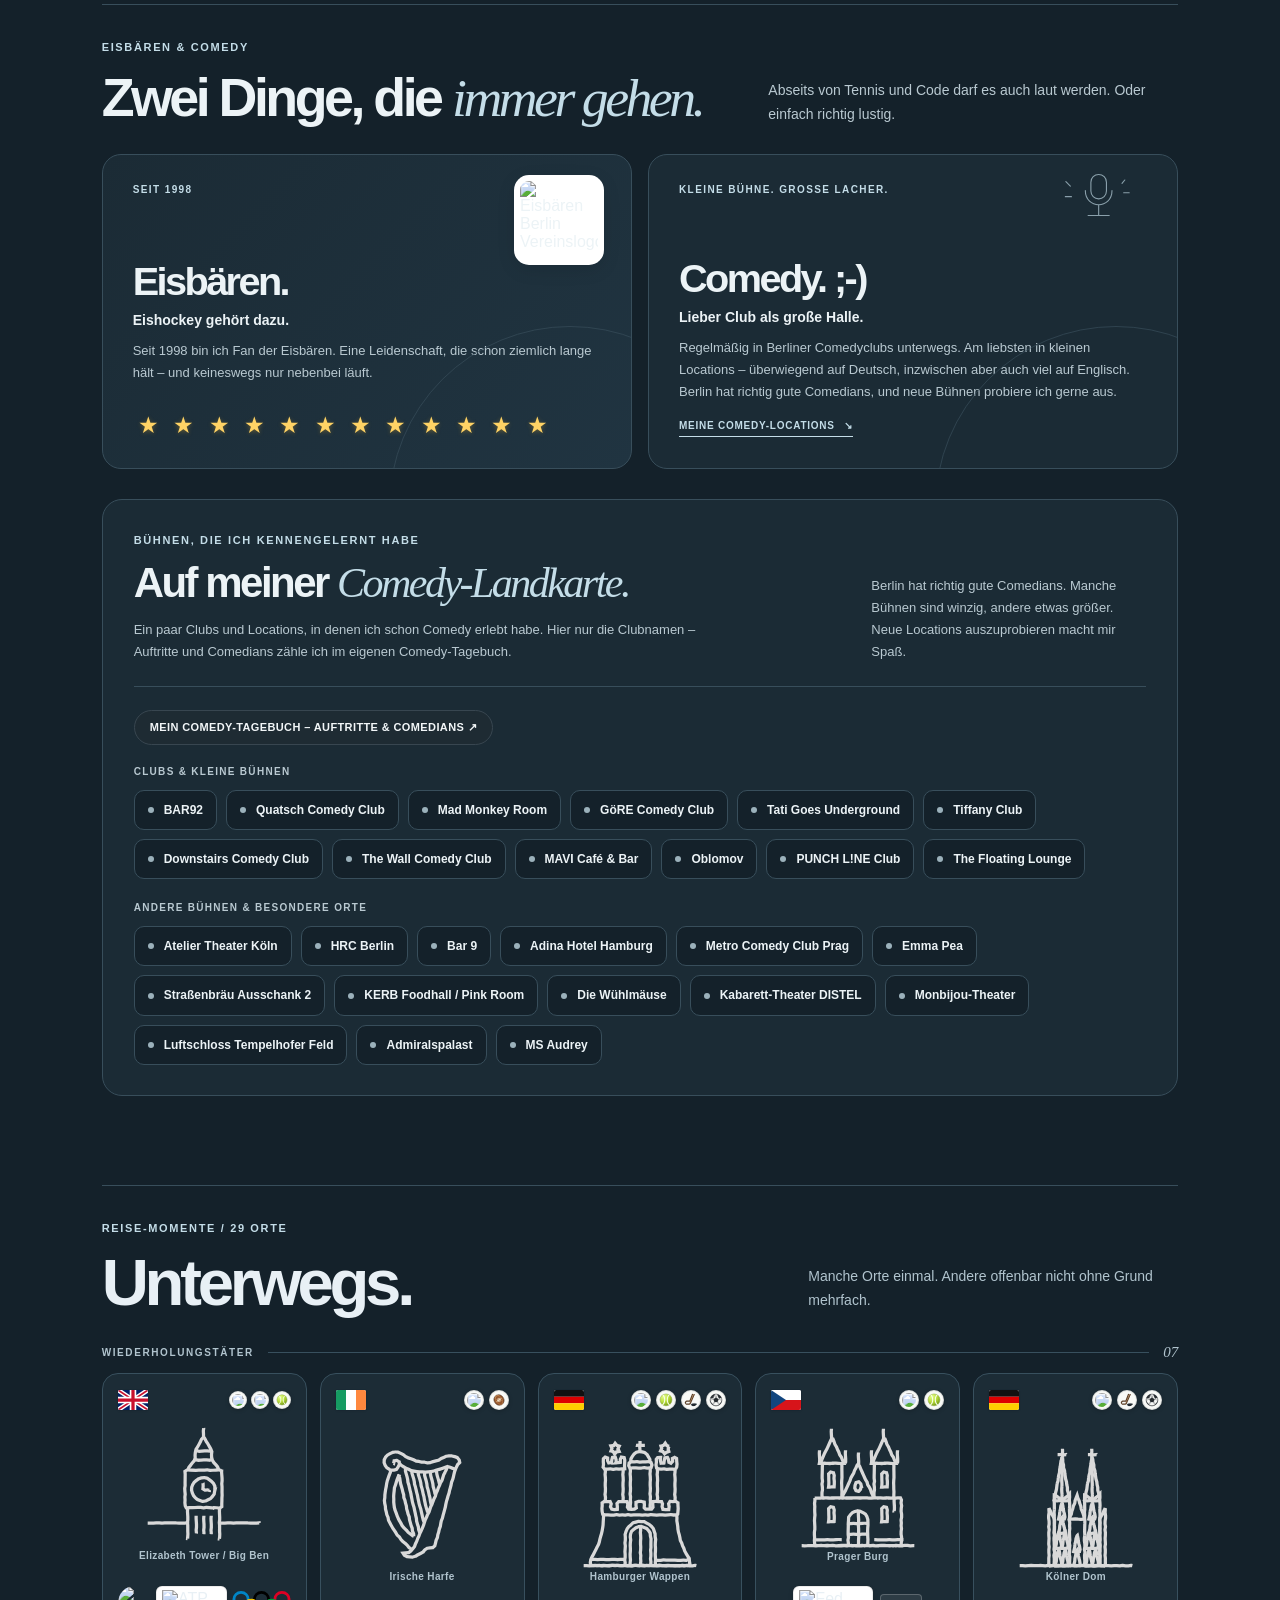
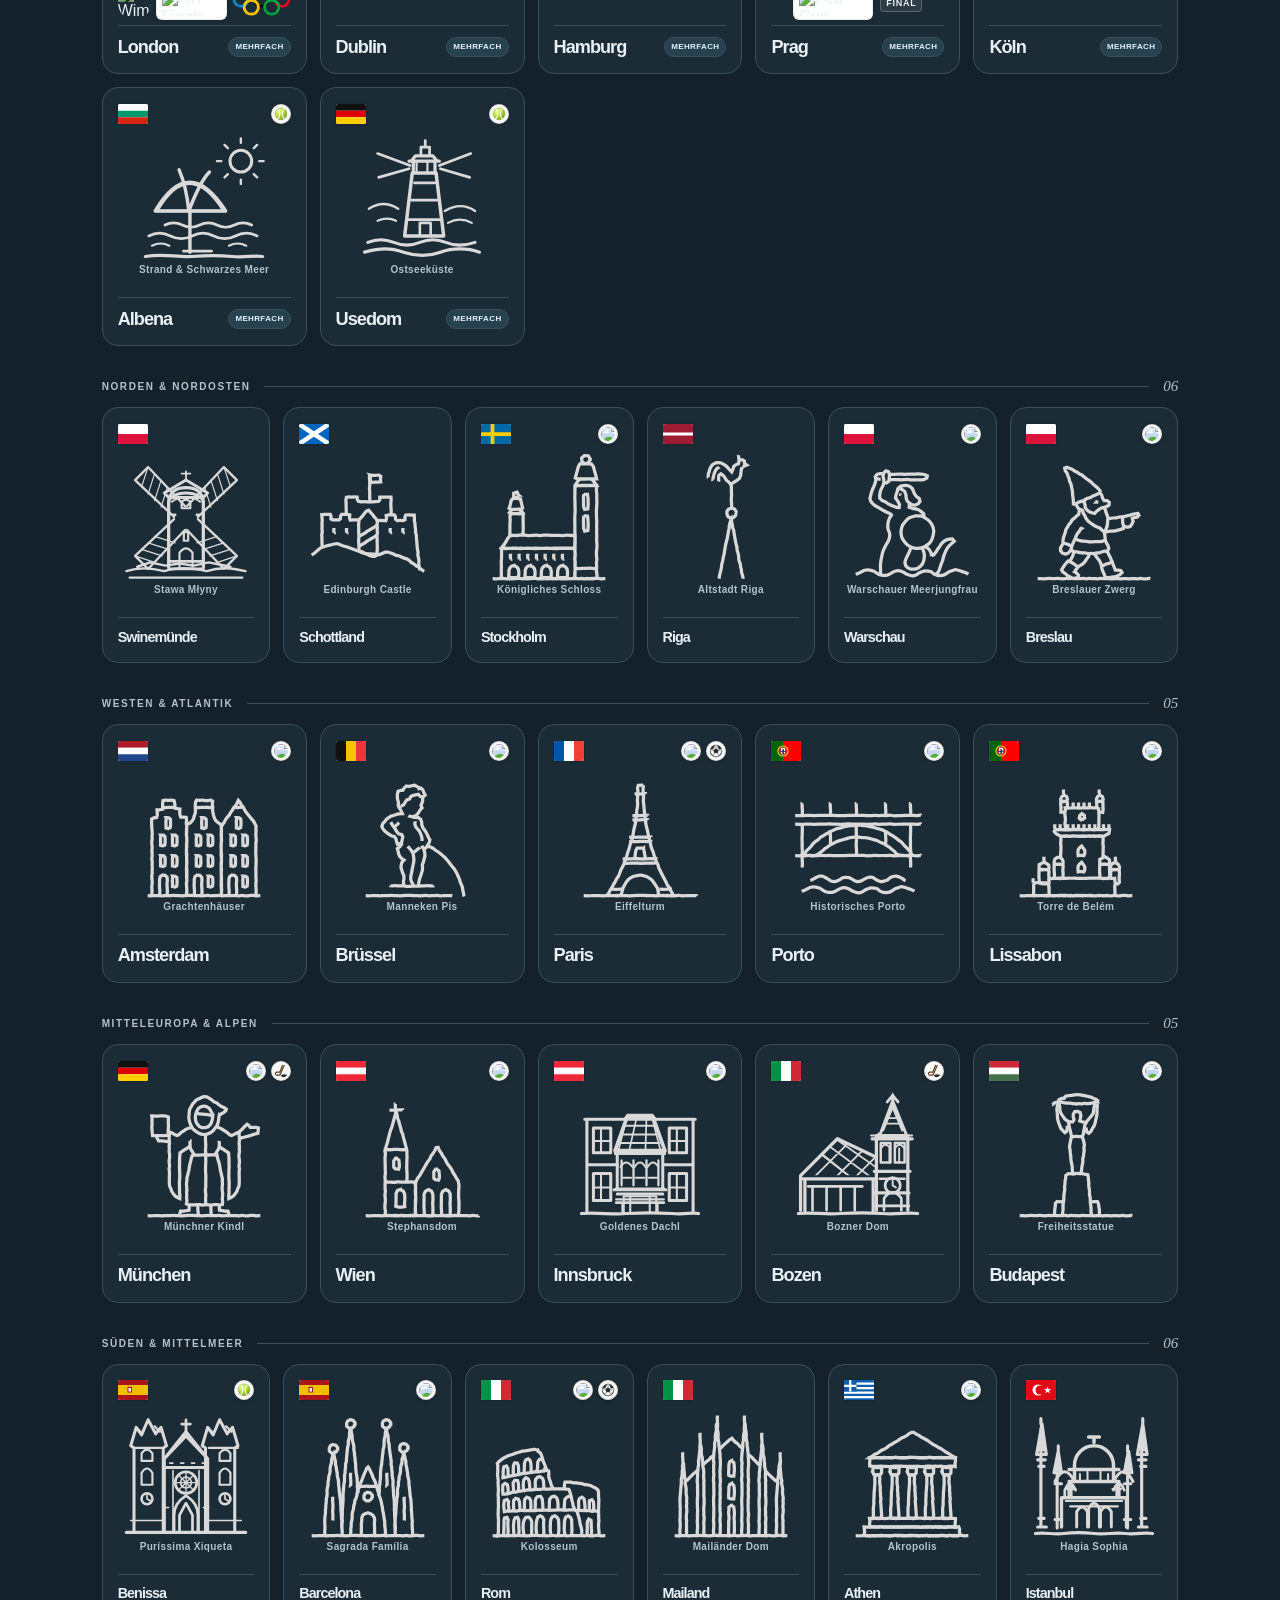
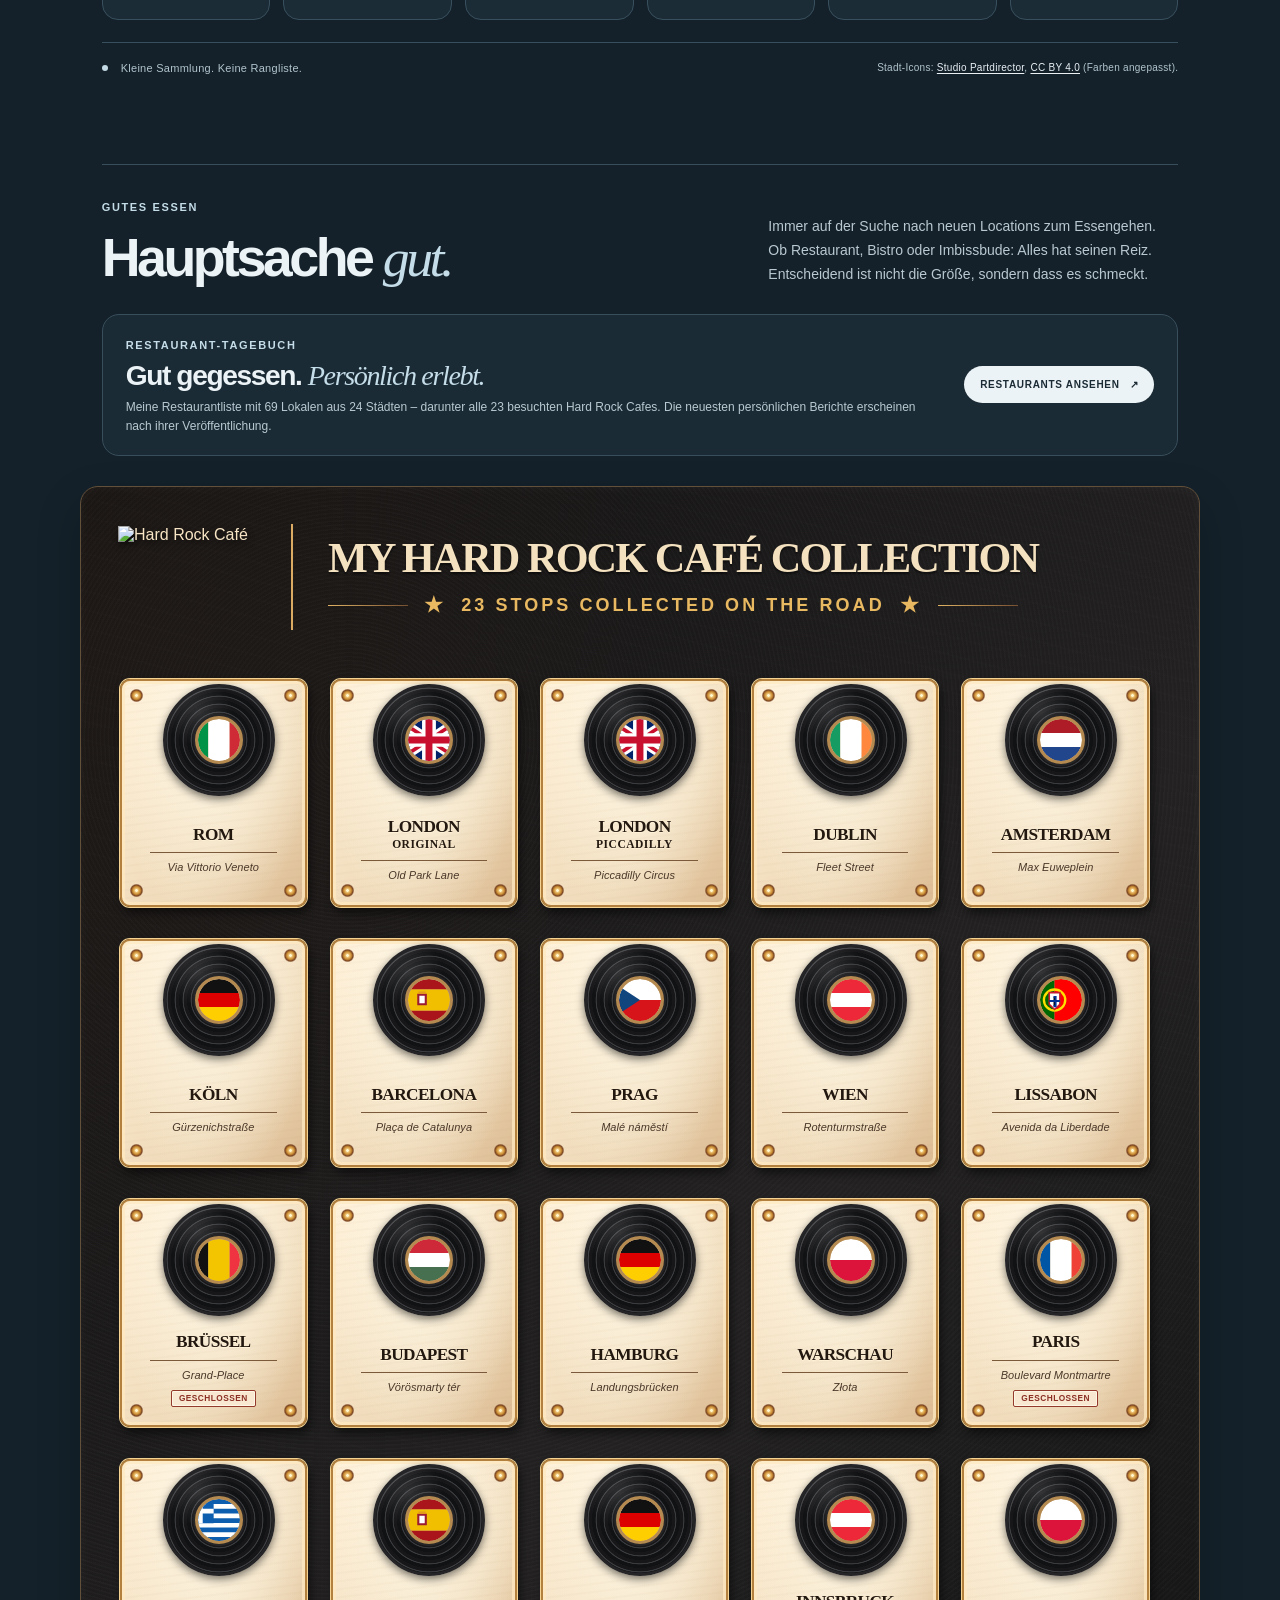
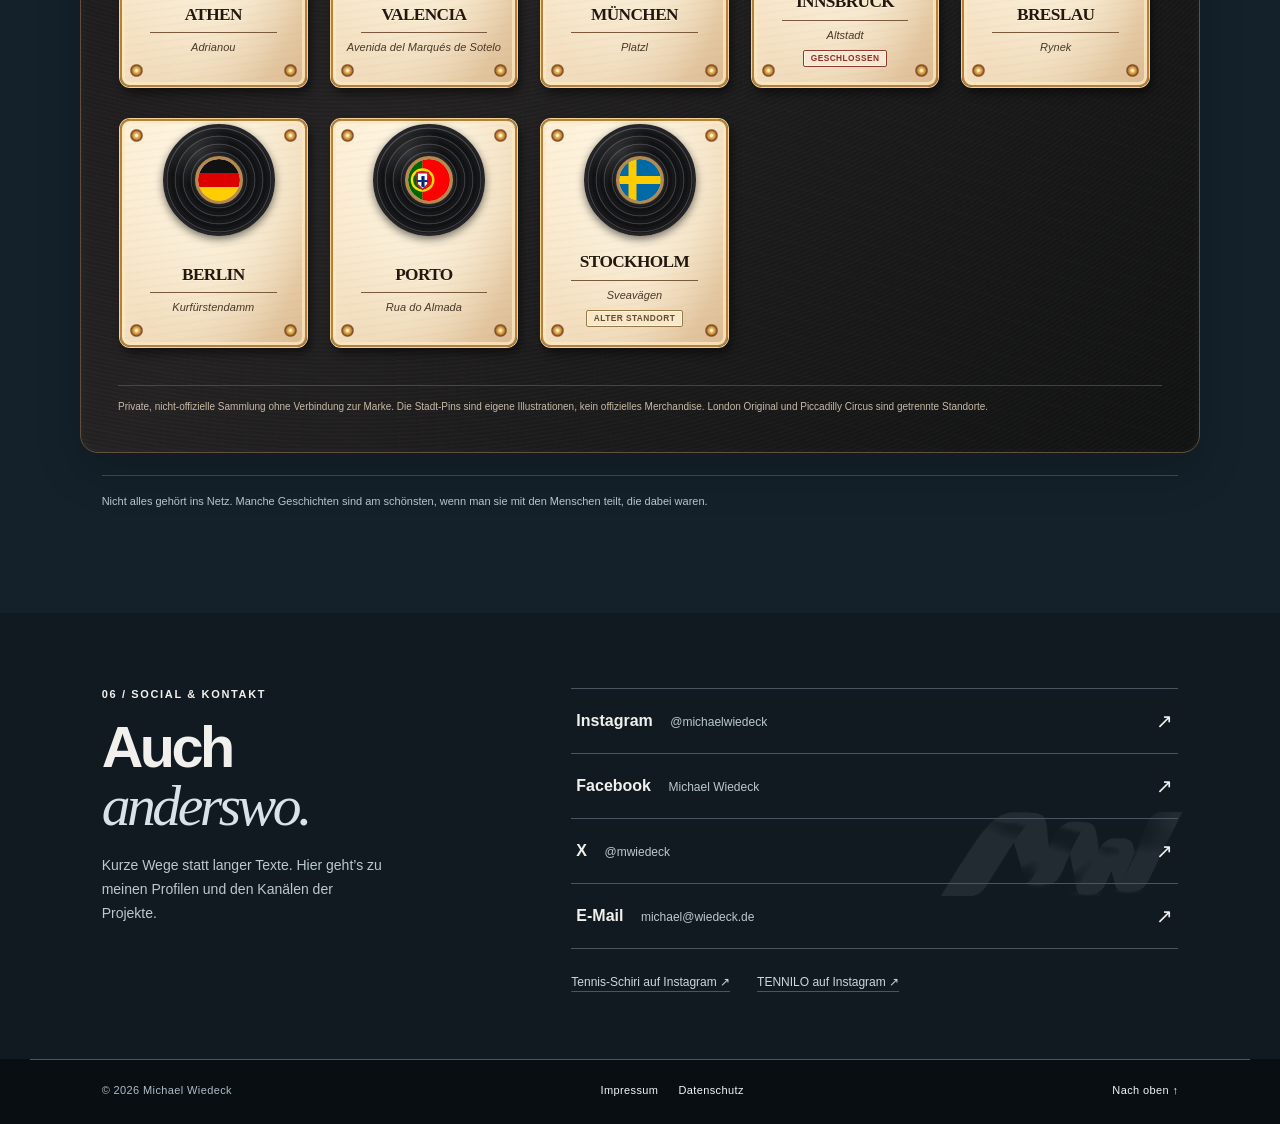
==== commit 9260750e: "TENNILO Founders mit Original-Branding und Startnext-Informationen auf wiedeck.de DE/EN integrieren" ====
--- a/public/index.html
+++ b/public/index.html
@@ -195,6 +195,7 @@
 <link rel="stylesheet" href="assets/home-projects.css?v=20261120-restaurant-subpage">
 <link rel="stylesheet" href="assets/hrc-collector.css?v=20261119-hrc24-real-vinyl-spin">
 <link rel="stylesheet" href="assets/mw-logo-theme.css?v=20261125-mwtheme05">
+<link rel="stylesheet" href="assets/founders-feature.css?v=20261127-founders01">
 </head>
 <body>
 <a class="skip" href="#inhalt">Zum Inhalt springen</a>
@@ -275,6 +276,27 @@
         <span class="index-arrow" aria-hidden="true"><svg xmlns="http://www.w3.org/2000/svg" viewBox="0 0 24 24" width="21" height="21" aria-hidden="true" focusable="false" fill="none" stroke="currentColor" stroke-width="2" stroke-linecap="round" stroke-linejoin="round"><path d="M6 18 18 6M8 6h10v10"/></svg></span>
       </a>
     </div>
+    <aside class="mw-founders-feature" id="tennilo-founders" aria-labelledby="mw-founders-title">
+      <div class="mw-founders-visual">
+        <span class="mw-founders-label">TENNILO / FOUNDERS</span>
+        <span class="mw-founders-logobox">
+          <img class="mw-founders-logo-light" src="logos/tennilo-founders-tf12-light.png?v=20261127-founders01" alt="TENNILO Founders" width="2550" height="420" loading="lazy" decoding="async">
+          <img class="mw-founders-logo-dark" src="logos/tennilo-founders-tf12-dark.png?v=20261127-founders01" alt="" aria-hidden="true" width="2550" height="420" loading="lazy" decoding="async">
+        </span>
+        <span class="mw-founders-products">SCORE <span aria-hidden="true">·</span> CLUBDISPLAY <span aria-hidden="true">·</span> TOURNAMENT <span aria-hidden="true">·</span> UMPIRE</span>
+      </div>
+      <div class="mw-founders-content">
+        <div class="mw-founders-topline"><span>GEMEINSAM ETWAS BEWEGEN</span><span class="mw-founders-status">ÖFFENTLICHE STARTPHASE</span></div>
+        <h3 id="mw-founders-title">Vier Produkte. Ein gemeinsamer nächster Schritt.</h3>
+        <p>Mit TENNILO Founders entsteht eine Crowdfunding-Initiative auf Startnext, die die Weiterentwicklung von Score, ClubDisplay, Tournament und Umpire unterstützen soll. Spieler, Vereine und Partner können sich schon jetzt informieren und unverbindlich Interesse anmelden.</p>
+        <div class="mw-founders-launch"><span>GEPLANTER FINANZIERUNGSSTART</span><strong>14. Dezember 2026 · 10 Uhr</strong><small>Vorbehaltlich Freigabe auf Startnext</small></div>
+        <div class="mw-founders-actions">
+          <a class="mw-founders-primary" href="https://tennilo.de/founders/" target="_blank" rel="noopener noreferrer">Founders kennenlernen<svg xmlns="http://www.w3.org/2000/svg" width="18" height="18" viewBox="0 0 24 24" fill="none" stroke="currentColor" stroke-width="2" stroke-linecap="round" stroke-linejoin="round" aria-hidden="true" focusable="false"><path d="M6 18 18 6M8 6h10v10"/></svg></a>
+          <a class="mw-founders-secondary" href="https://tennilo.de/founders/#anmelden" target="_blank" rel="noopener noreferrer">Unverbindlich Interesse anmelden<svg xmlns="http://www.w3.org/2000/svg" width="18" height="18" viewBox="0 0 24 24" fill="none" stroke="currentColor" stroke-width="2" stroke-linecap="round" stroke-linejoin="round" aria-hidden="true" focusable="false"><path d="M6 18 18 6M8 6h10v10"/></svg></a>
+        </div>
+        <p class="mw-founders-note">Noch keine Zahlung oder Bestellung auf tennilo.de. Eine Interessenanmeldung ist kostenlos und unverbindlich.</p>
+      </div>
+    </aside>
   </div></section>
   <section class="showcase-section section" id="einblicke" aria-labelledby="showcase-title"><div class="shell">
     <div class="mini">03 / EINBLICKE</div>
--- a/public/assets/founders-feature.css
+++ b/public/assets/founders-feature.css
@@ -0,0 +1,43 @@
+/* TENNILO Founders · dedicated campaign feature on wiedeck.de (DE/EN).
+   Not an eighth project: this appears after the established seven project cards.
+   Official transparent TF12 light/dark artwork from TENNILO brand archive. */
+.mw-founders-feature{display:grid;grid-template-columns:minmax(0,.88fr) minmax(0,1.12fr);margin:clamp(34px,5.5vw,62px) 0 0;overflow:hidden;border:1px solid #d6c69d;border-radius:18px;background:#fffdf9;color:#142630;box-shadow:0 12px 40px rgba(8,24,34,.055)}
+.mw-founders-visual{display:flex;flex-direction:column;justify-content:space-between;gap:26px;min-width:0;background:linear-gradient(145deg,#eee7d8,#f8f2e7);padding:clamp(24px,3vw,39px);border-right:1px solid #dfcfac}
+.mw-founders-label,.mw-founders-topline,.mw-founders-launch>span{font-size:10px;font-weight:800;letter-spacing:.13em;line-height:1.55}
+.mw-founders-label{color:#8e6828}.mw-founders-logobox{display:block;width:100%;margin:auto 0;min-height:110px;align-content:center}
+.mw-founders-logobox img{display:block;width:100%;height:auto;max-width:100%;object-fit:contain}
+.mw-founders-logo-dark{display:none!important}.mw-founders-products{font-size:10px;letter-spacing:.085em;line-height:1.65;font-weight:750;color:#6b6b69}
+.mw-founders-products span{color:#a67a37;margin:0 4px}
+.mw-founders-content{display:flex;flex-direction:column;gap:0;min-width:0;padding:clamp(23px,3.8vw,47px)}
+.mw-founders-topline{display:flex;align-items:center;justify-content:space-between;flex-wrap:wrap;gap:9px;color:#987139}
+.mw-founders-status{border:1px solid #ddc69b;border-radius:100px;padding:5px 9px;color:#845f20;background:#f8eedc;font-size:9px;white-space:nowrap;letter-spacing:.08em}
+.mw-founders-content h3{margin:19px 0 14px;max-width:550px;font-size:clamp(25px,3.0vw,39px);line-height:1.1;letter-spacing:-.05em;color:#132b3a}
+.mw-founders-content>p:not(.mw-founders-note){font-size:14px;line-height:1.78;color:#54626a;margin:0 0 21px;max-width:650px}
+.mw-founders-launch{display:flex;flex-wrap:wrap;align-items:baseline;gap:4px 13px;border-top:1px solid #e6ddd0;border-bottom:1px solid #e6ddd0;padding:14px 0 15px}
+.mw-founders-launch>span{width:100%;color:#95713e}.mw-founders-launch strong{font-size:clamp(17px,2vw,22px);line-height:1.4;letter-spacing:-.025em;color:#142d3d}
+.mw-founders-launch small{color:#68757c;font-size:11px}
+.mw-founders-actions{display:flex;flex-wrap:wrap;gap:10px;margin-top:22px}
+.mw-founders-actions a{display:inline-flex;align-items:center;justify-content:center;gap:13px;border-radius:999px;min-height:43px;padding:9px 16px;font-size:12px;line-height:1.4;font-weight:800;text-decoration:none;transition:background .18s,transform .18s;white-space:normal}
+.mw-founders-actions a:hover{transform:translateY(-2px)}.mw-founders-actions a:focus-visible{outline:3px solid #bb893e;outline-offset:3px}
+.mw-founders-primary{background:#102d40;color:#fff!important;border:1px solid #102d40}
+.mw-founders-primary:hover{background:#25495d}.mw-founders-secondary{color:#173347!important;background:transparent;border:1px solid #b8c5cb}
+.mw-founders-secondary:hover{background:#e8ebea}.mw-founders-actions svg{width:16px;height:16px;flex:none}
+.mw-founders-note{font-size:11px;line-height:1.6;color:#67737b;margin:14px 0 0}
+html[data-theme="dark"] .mw-founders-feature{background:#172530;color:#ecf4f9;border-color:#514633;box-shadow:0 14px 40px rgba(0,0,0,.1)}
+html[data-theme="dark"] .mw-founders-visual{background:linear-gradient(135deg,#182935,#13222d);border-color:#514633}
+html[data-theme="dark"] .mw-founders-label{color:#e5b870}
+html[data-theme="dark"] .mw-founders-logo-light{display:none!important}
+html[data-theme="dark"] .mw-founders-logo-dark{display:block!important}
+html[data-theme="dark"] .mw-founders-products{color:#bac6ce}
+html[data-theme="dark"] .mw-founders-topline,html[data-theme="dark"] .mw-founders-launch>span{color:#ebc47e}
+html[data-theme="dark"] .mw-founders-status{color:#ebc47e;border-color:#665634;background:#2d2b25}
+html[data-theme="dark"] .mw-founders-content h3,html[data-theme="dark"] .mw-founders-launch strong{color:#f3f8fb}
+html[data-theme="dark"] .mw-founders-content>p:not(.mw-founders-note),html[data-theme="dark"] .mw-founders-launch small,html[data-theme="dark"] .mw-founders-note{color:#b9c9d2}
+html[data-theme="dark"] .mw-founders-launch{border-color:#364753}
+html[data-theme="dark"] .mw-founders-primary{background:#e5ba72;color:#142b3b!important;border-color:#e5ba72}
+html[data-theme="dark"] .mw-founders-primary:hover{background:#f2ca88}
+html[data-theme="dark"] .mw-founders-secondary{background:transparent;color:#eaf1f5!important;border-color:#66808e}
+html[data-theme="dark"] .mw-founders-secondary:hover{background:#274354}
+@media(max-width:850px){.mw-founders-feature{grid-template-columns:1fr}.mw-founders-visual{border-right:0;border-bottom:1px solid #dfcfac;padding:25px;gap:17px}.mw-founders-logobox{min-height:0;max-width:550px;margin:12px 0}.mw-founders-products{font-size:9px}.mw-founders-content{padding:25px}.mw-founders-content h3{margin-top:15px}}
+@media(max-width:420px){.mw-founders-feature{border-radius:13px}.mw-founders-visual,.mw-founders-content{padding:20px}.mw-founders-actions{flex-direction:column;align-items:stretch}.mw-founders-actions a{width:100%}.mw-founders-topline{gap:7px}.mw-founders-status{font-size:8px}.mw-founders-products{font-size:9px;letter-spacing:0}}
+@media(prefers-reduced-motion:reduce){.mw-founders-actions a{transition:none}}
